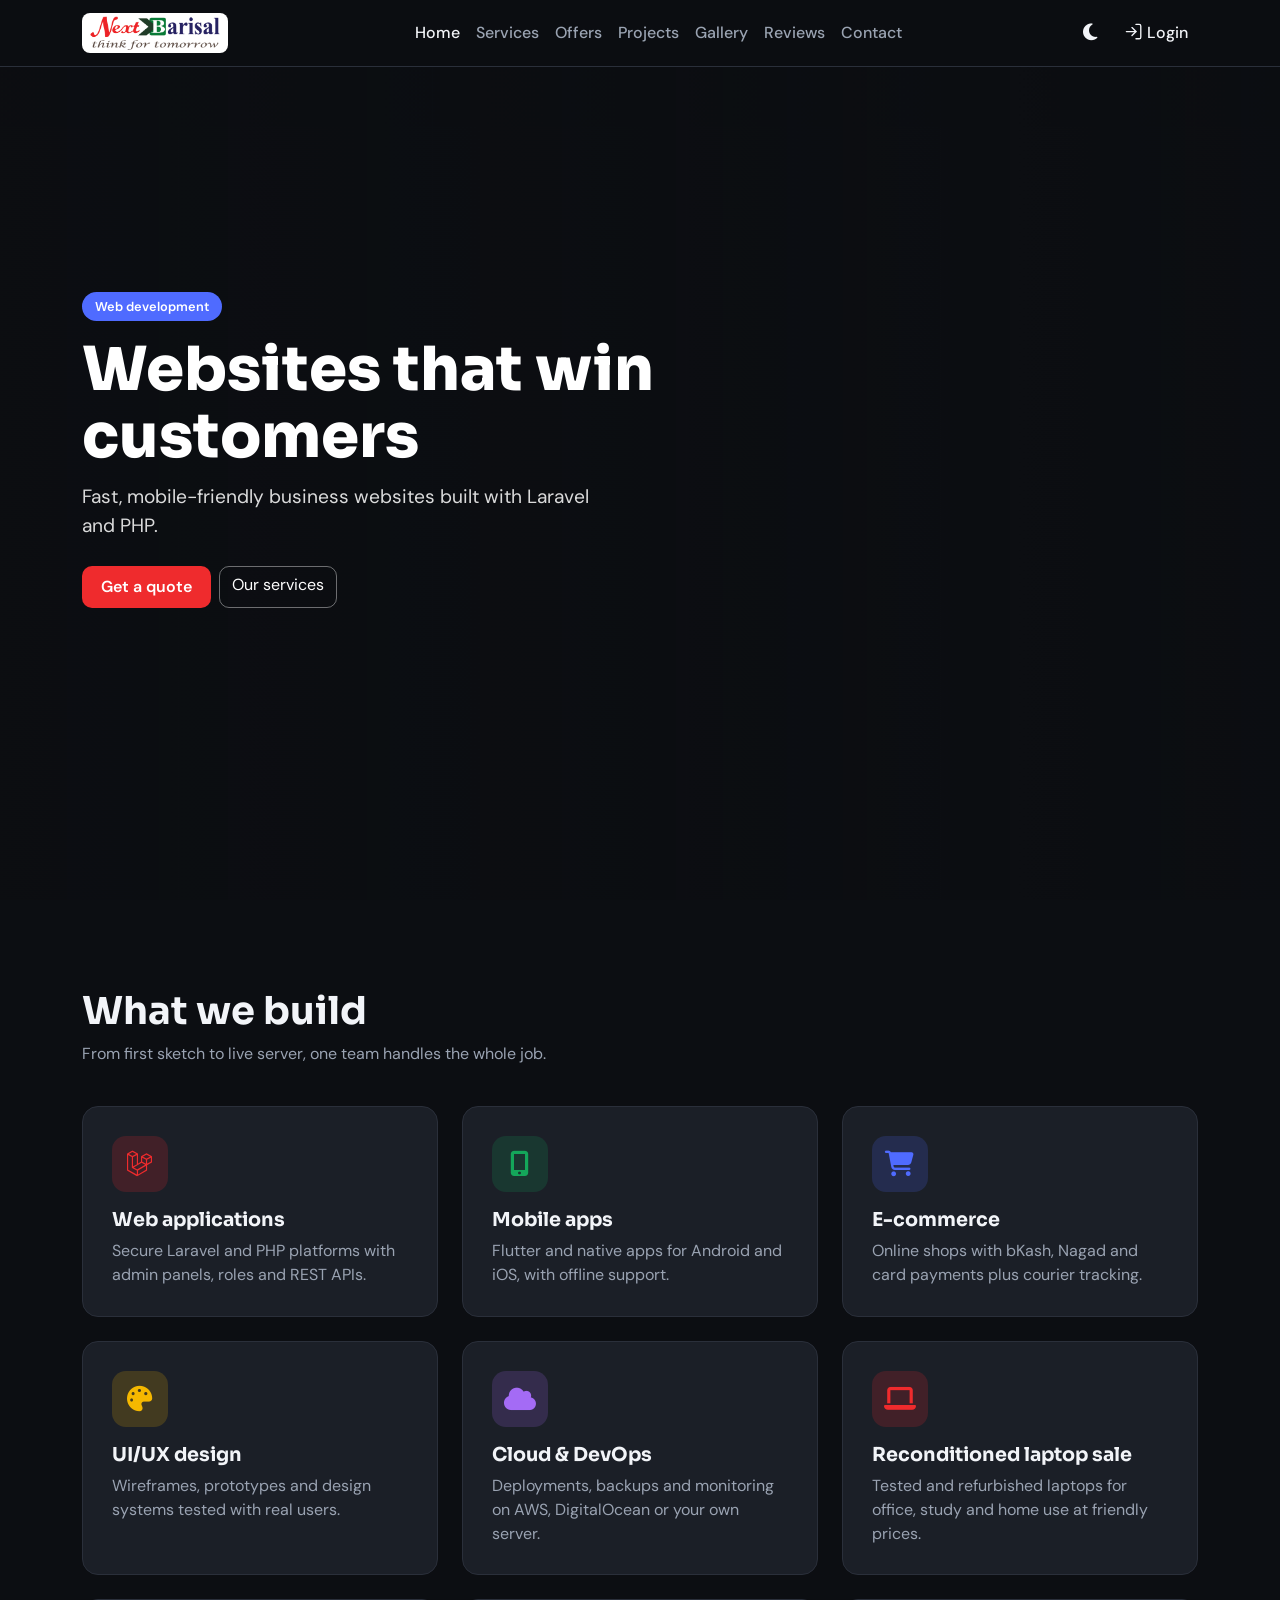
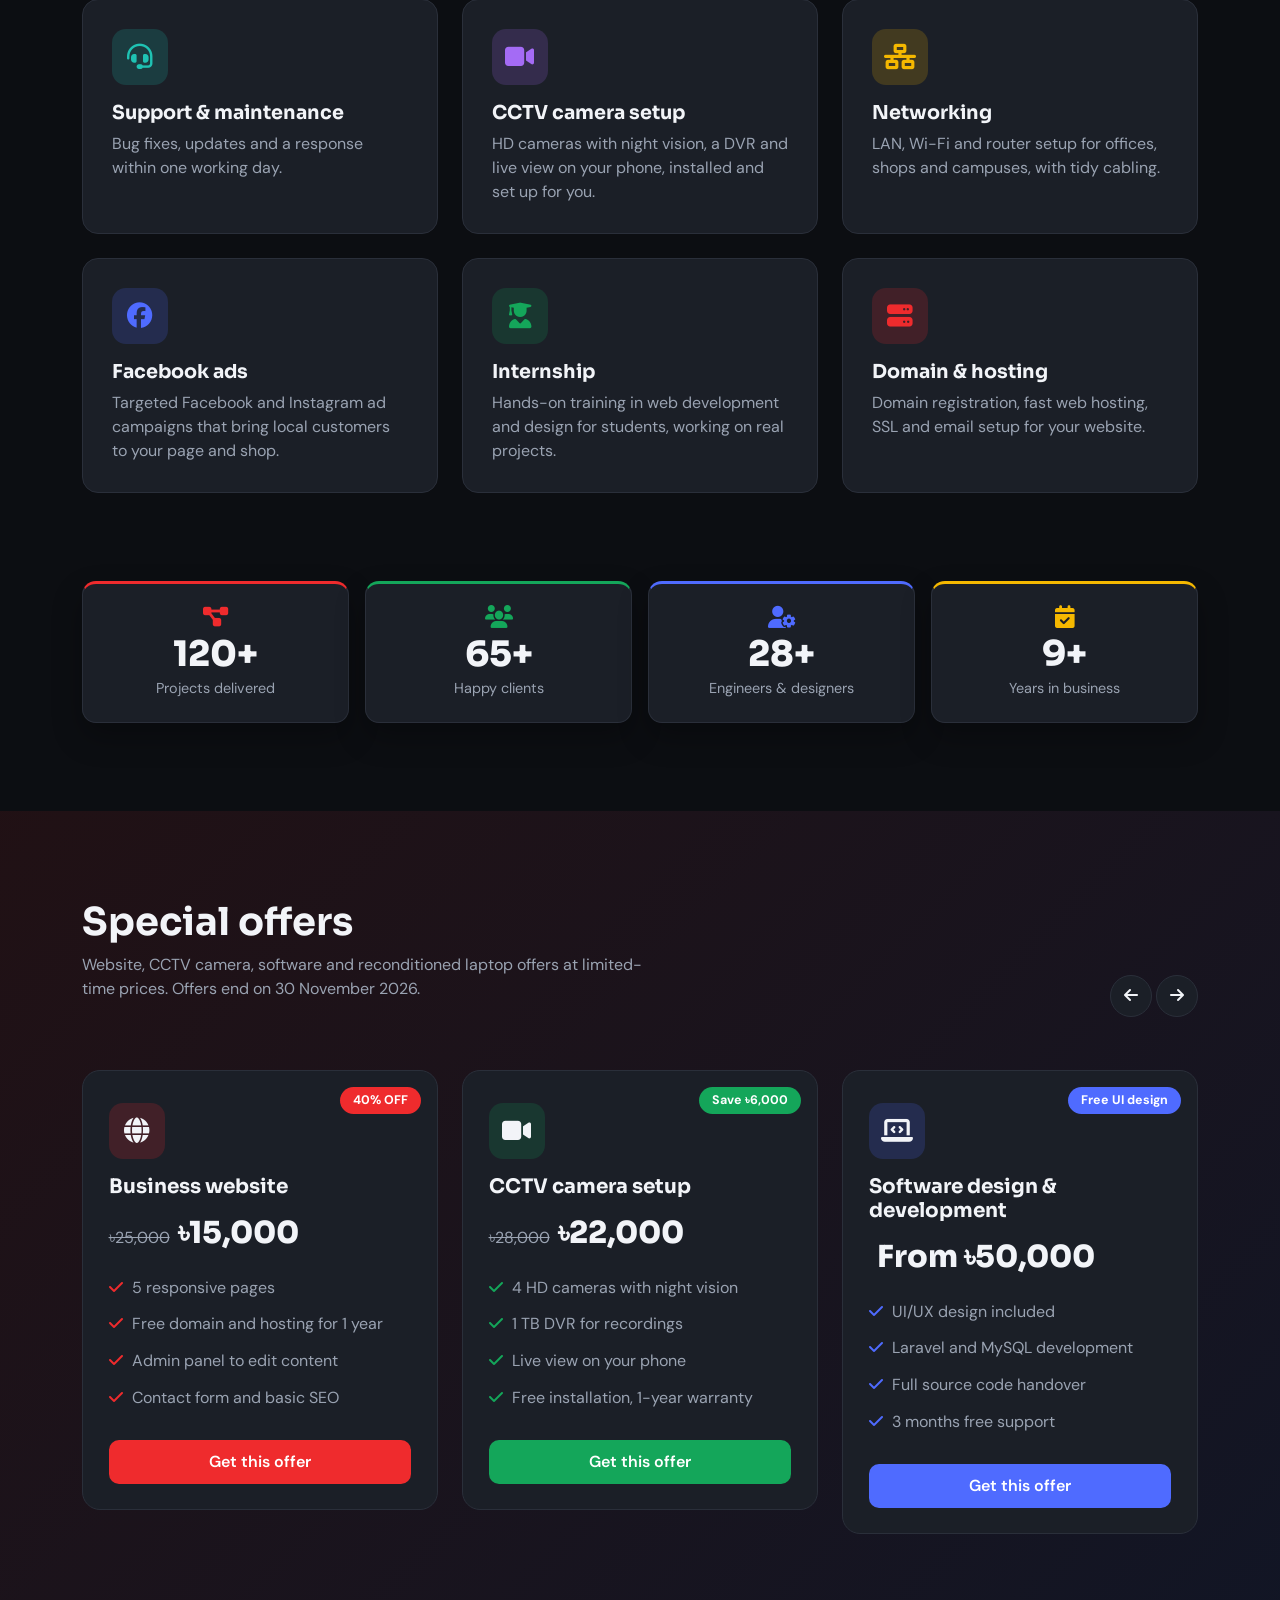
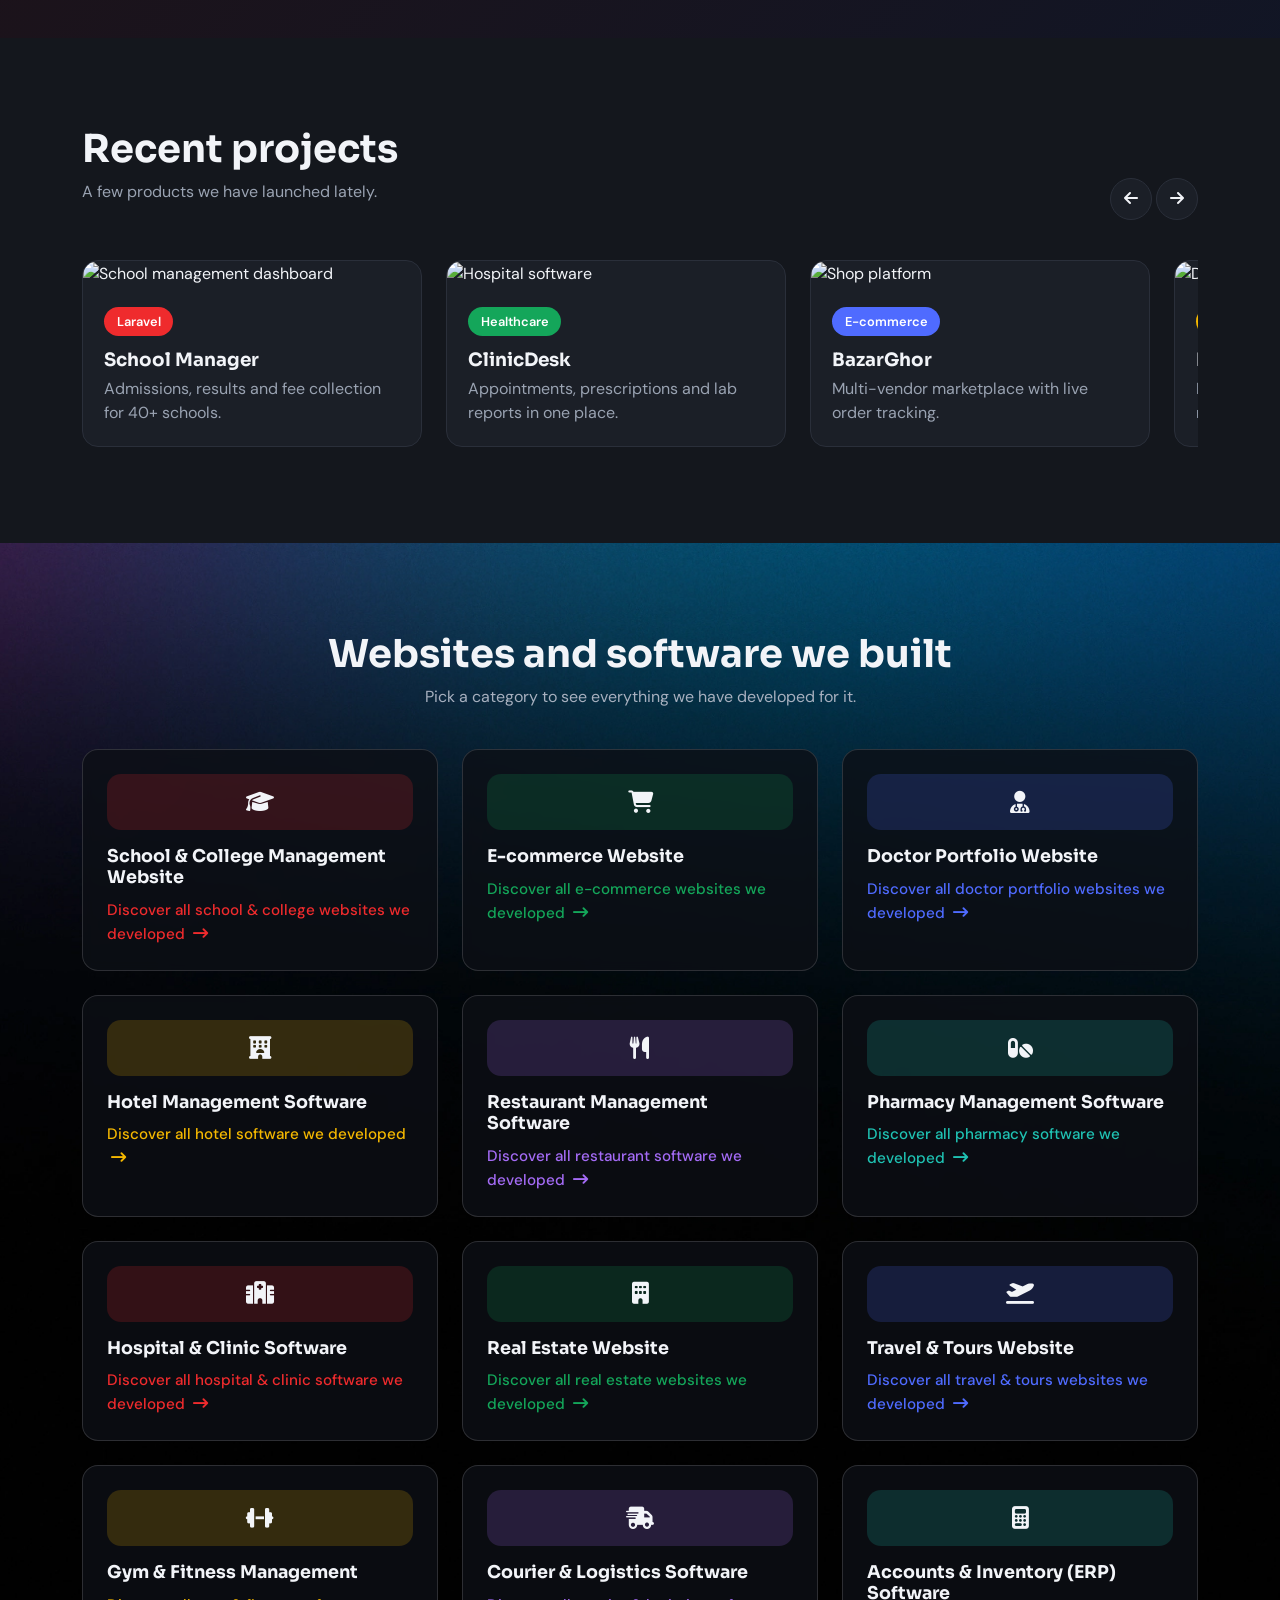
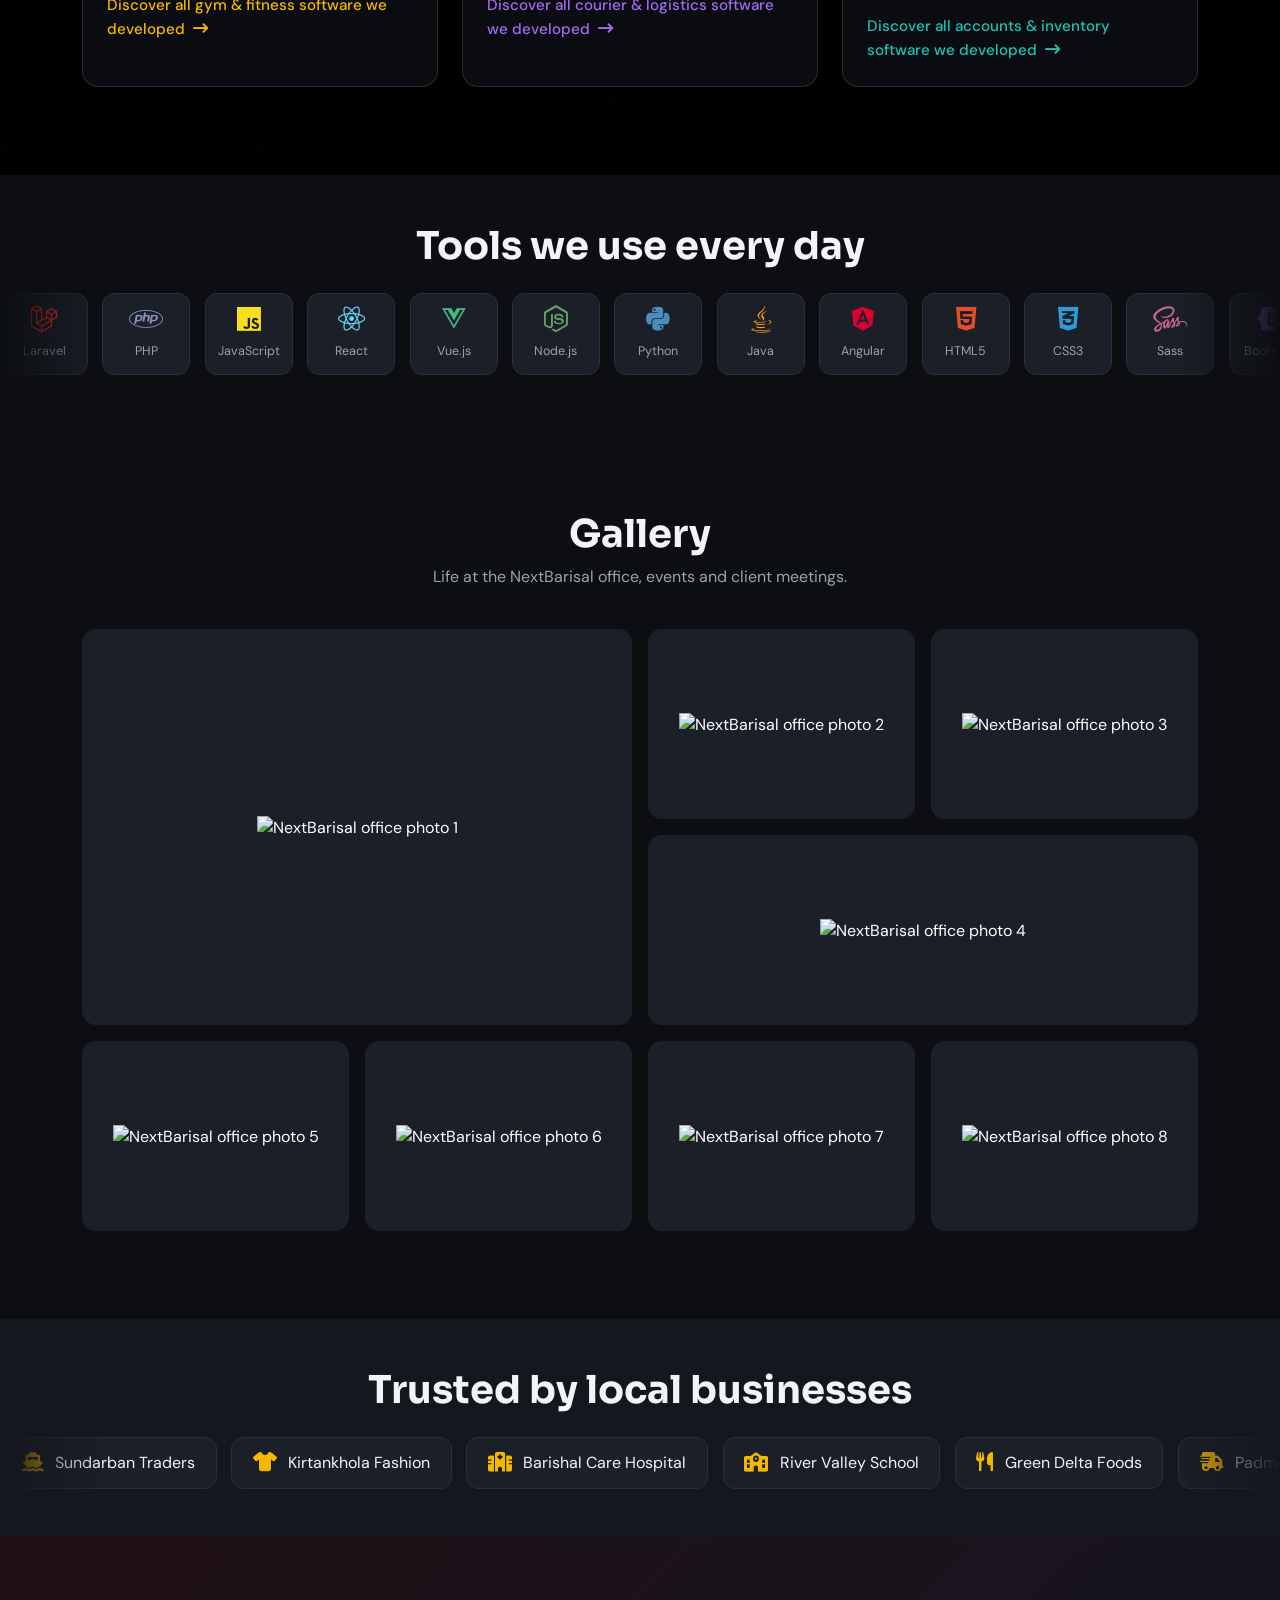
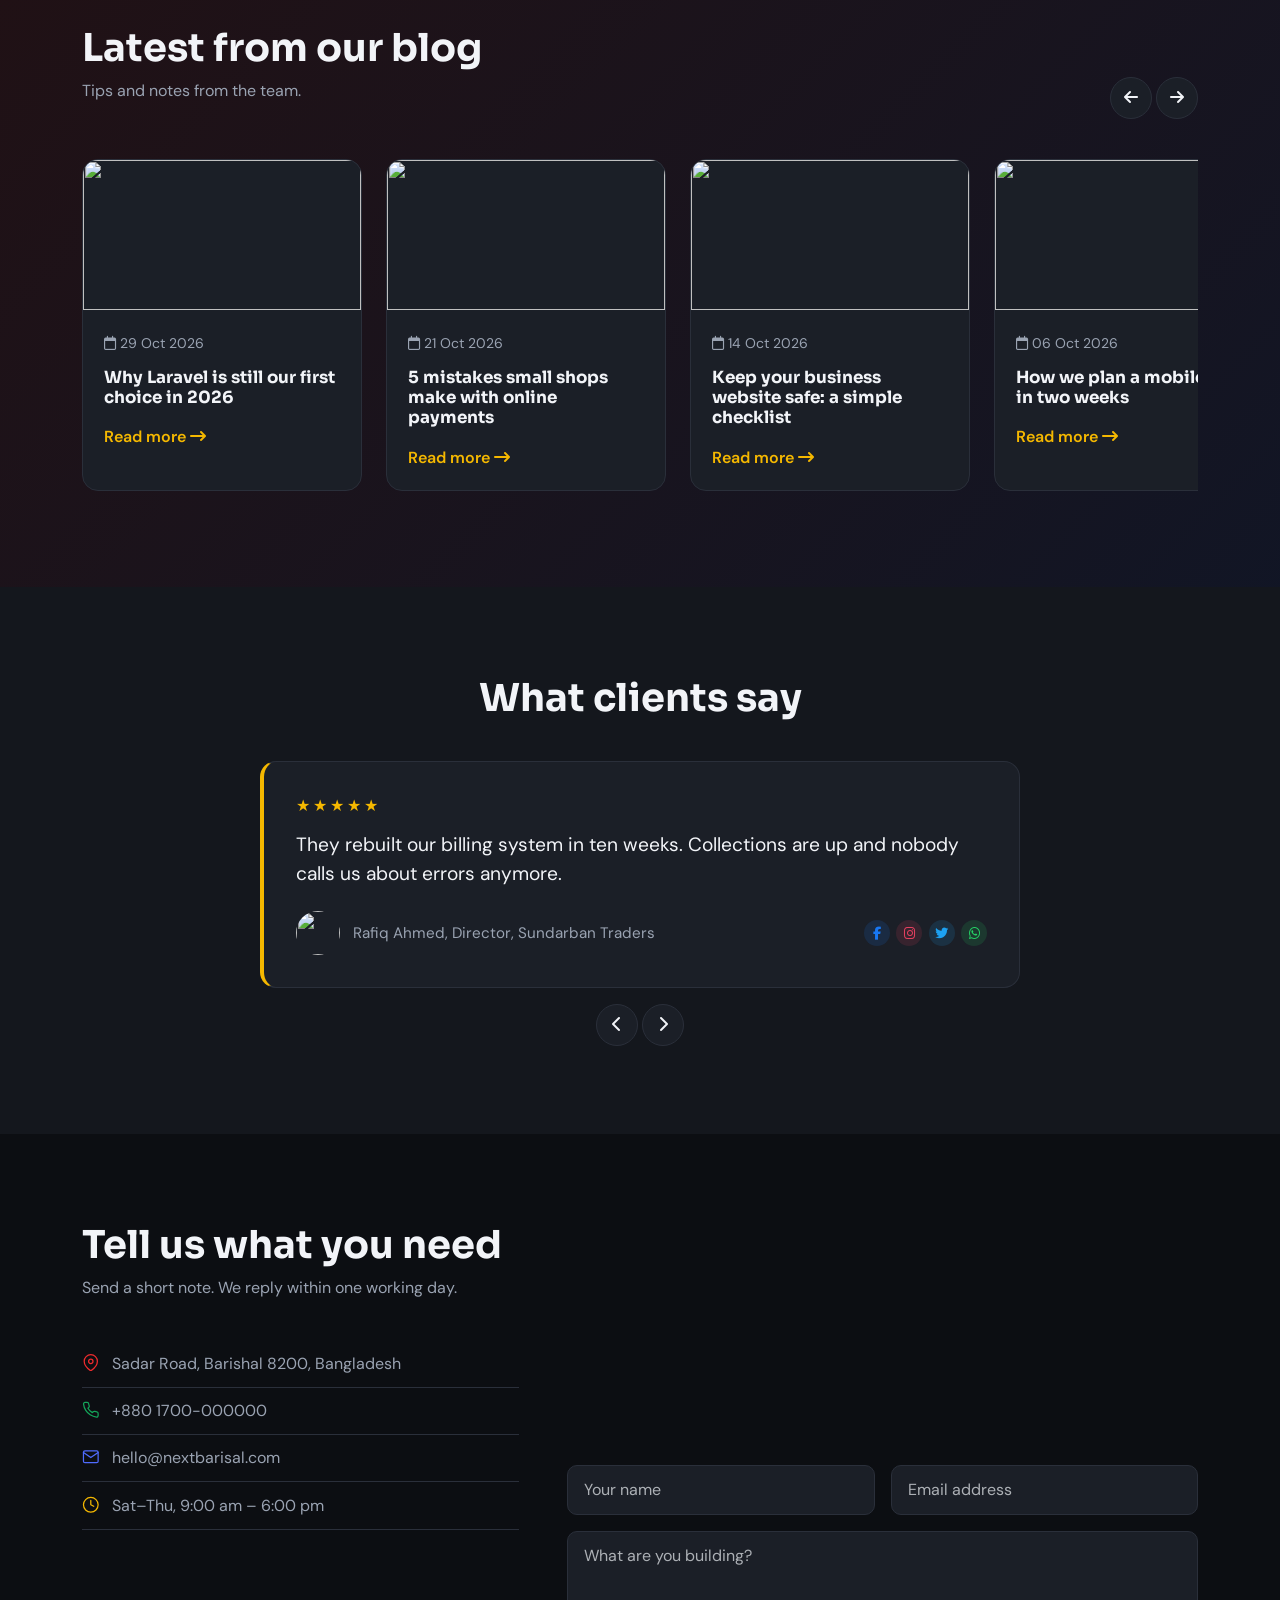
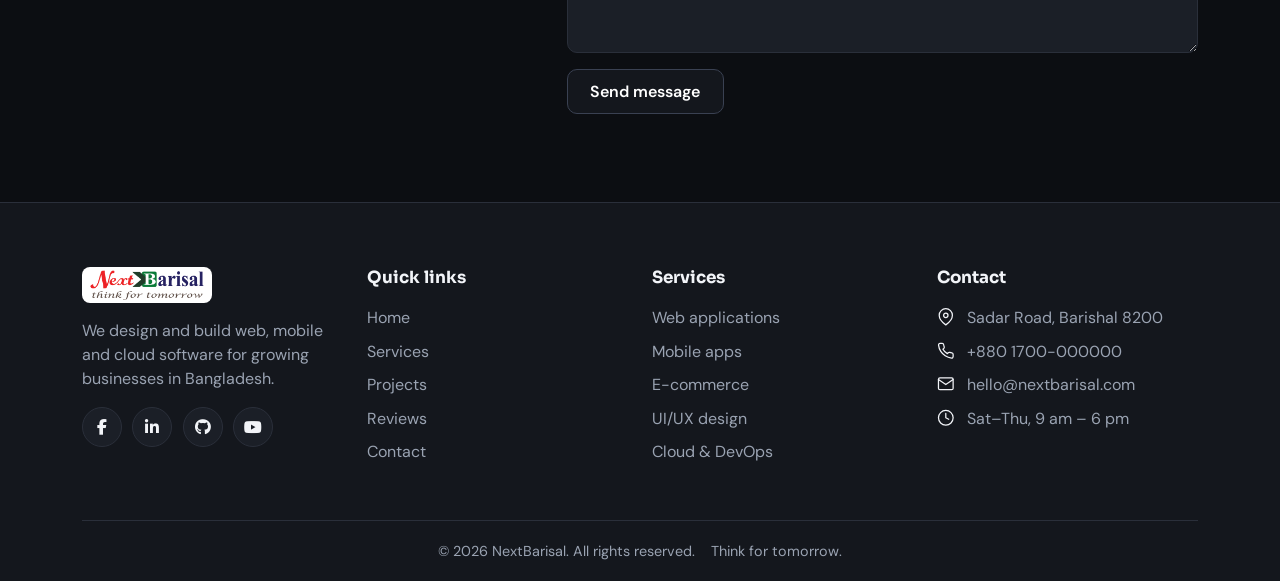
==== index.html @ 7e981e50 "Initial commit" ====
<!DOCTYPE html>
<html lang="en" data-bs-theme="dark">
<head>
<meta charset="UTF-8">
<meta name="viewport" content="width=device-width, initial-scale=1">
<title>NextBarisal | Think for Tomorrow</title>
<meta name="description" content="NextBarisal is a software company in Barishal building web, mobile and cloud products.">
<link rel="icon" type="image/jpeg" href="assets/img/nextbarisal-fabicon.jpg">
<link href="https://cdn.jsdelivr.net/npm/bootstrap@5.3.3/dist/css/bootstrap.min.css" rel="stylesheet">
<link href="https://cdnjs.cloudflare.com/ajax/libs/font-awesome/6.5.2/css/all.min.css" rel="stylesheet">
<link href="https://fonts.googleapis.com/css2?family=Sora:wght@500;700;800&family=DM+Sans:wght@400;500&display=swap" rel="stylesheet">
<link href="assets/css/style.css" rel="stylesheet">
</head>
<body>

<!-- NAVBAR -->
<nav class="navbar navbar-expand-lg fixed-top nb-nav">
  <div class="container">
    <a class="navbar-brand" href="#home"><img src="assets/img/nextbarisal-logo.png" alt="NextBarisal" height="40"></a>
    <div class="offcanvas offcanvas-start" tabindex="-1" id="menu" aria-label="Menu">
      <div class="offcanvas-body align-items-lg-center">
        <ul class="navbar-nav mx-lg-auto">
          <li class="nav-item"><a class="nav-link active" href="#home"><i class="fa-solid fa-house me-2 d-lg-none"></i>Home</a></li>
          <li class="nav-item"><a class="nav-link" href="#services"><i class="fa-solid fa-layer-group me-2 d-lg-none"></i>Services</a></li>
          <li class="nav-item"><a class="nav-link" href="#offers"><i class="fa-solid fa-tags me-2 d-lg-none"></i>Offers</a></li>
          <li class="nav-item"><a class="nav-link" href="#projects"><i class="fa-solid fa-briefcase me-2 d-lg-none"></i>Projects</a></li>
          <li class="nav-item"><a class="nav-link" href="#gallery"><i class="fa-solid fa-images me-2 d-lg-none"></i>Gallery</a></li>
          <li class="nav-item"><a class="nav-link" href="#reviews"><i class="fa-solid fa-star me-2 d-lg-none"></i>Reviews</a></li>
          <li class="nav-item"><a class="nav-link" href="#contact"><i class="fa-solid fa-envelope me-2 d-lg-none"></i>Contact</a></li>
        </ul>
      </div>
    </div>
    <div class="d-flex align-items-center gap-2 ms-auto ms-lg-0">
      <button id="themeBtn" class="btn btn-plain" aria-label="Toggle dark and light mode"><i class="fa-solid fa-moon"></i></button>
      <button class="btn btn-plain" data-bs-toggle="modal" data-bs-target="#loginModal" aria-label="Login"><svg class="ic" viewBox="0 0 24 24" aria-hidden="true"><path d="M15 3h4a2 2 0 0 1 2 2v14a2 2 0 0 1-2 2h-4"/><polyline points="10 17 15 12 10 7"/><line x1="15" y1="12" x2="3" y2="12"/></svg><span class="d-none d-sm-inline ms-1">Login</span></button>
      <button class="navbar-toggler" data-bs-toggle="offcanvas" data-bs-target="#menu" aria-controls="menu" aria-label="Open menu"><i class="fa-solid fa-bars"></i></button>
    </div>
  </div>
</nav>

<!-- HERO CAROUSEL -->
<header id="home">
  <div id="heroCarousel" class="carousel slide carousel-fade" data-bs-ride="carousel" data-bs-interval="5000" data-bs-pause="false">
    <div class="carousel-inner">
      <div class="carousel-item active">
        <div class="hero-bg" style="--img:url('https://images.unsplash.com/photo-1498050108023-c5249f4df085?w=1600&q=70')"></div>
        <div class="hero-wrap"><div class="container">
          <span class="chip c-blue">Web development</span>
          <h2 class="hero-title">Websites that win customers</h2>
          <p class="hero-text">Fast, mobile-friendly business websites built with Laravel and PHP.</p>
          <div class="d-flex flex-wrap gap-2"><a href="#contact" class="btn btn-nb">Get a quote</a><a href="#services" class="btn btn-ghost">Our services</a></div>
        </div></div>
      </div>
      <div class="carousel-item">
        <div class="hero-bg" style="--img:url('https://images.unsplash.com/photo-1555066931-4365d14bab8c?w=1600&q=70')"></div>
        <div class="hero-wrap"><div class="container">
          <span class="chip c-purple">Software</span>
          <h2 class="hero-title">Custom software for your business</h2>
          <p class="hero-text">Billing, inventory, HR and school management systems made around the way you work.</p>
          <div class="d-flex flex-wrap gap-2"><a href="#contact" class="btn btn-nb">Get a quote</a><a href="#services" class="btn btn-ghost">Our services</a></div>
        </div></div>
      </div>
      <div class="carousel-item">
        <div class="hero-bg" style="--img:url('https://images.unsplash.com/photo-1461749280684-dccba630e2f6?w=1600&q=70')"></div>
        <div class="hero-wrap"><div class="container">
          <span class="chip c-green">Web development</span>
          <h2 class="hero-title">E-commerce and web apps</h2>
          <p class="hero-text">Online shops with bKash, Nagad and card payments, plus admin panels and APIs.</p>
          <div class="d-flex flex-wrap gap-2"><a href="#contact" class="btn btn-nb">Get a quote</a><a href="#services" class="btn btn-ghost">Our services</a></div>
        </div></div>
      </div>
      <div class="carousel-item">
        <div class="hero-bg" style="--img:url('https://images.unsplash.com/photo-1558494949-ef010cbdcc31?w=1600&q=70')"></div>
        <div class="hero-wrap"><div class="container">
          <span class="chip c-teal">Networking</span>
          <h2 class="hero-title">Stable office and campus networks</h2>
          <p class="hero-text">LAN, Wi-Fi, router and server setup with tidy cabling and monitoring.</p>
          <div class="d-flex flex-wrap gap-2"><a href="#contact" class="btn btn-nb">Get a quote</a><a href="#services" class="btn btn-ghost">Our services</a></div>
        </div></div>
      </div>
      <div class="carousel-item">
        <div class="hero-bg" style="--img:url('https://images.unsplash.com/photo-1557862921-37829c790f19?w=1600&q=70')"></div>
        <div class="hero-wrap"><div class="container">
          <span class="chip c-red">CCTV camera</span>
          <h2 class="hero-title">Watch over your place, day and night</h2>
          <p class="hero-text">HD cameras with night vision and live view on your phone.</p>
          <div class="d-flex flex-wrap gap-2"><a href="#contact" class="btn btn-nb">Get a quote</a><a href="#services" class="btn btn-ghost">Our services</a></div>
        </div></div>
      </div>
      <div class="carousel-item">
        <div class="hero-bg" style="--img:url('https://images.unsplash.com/photo-1497366216548-37526070297c?w=1600&q=70')"></div>
        <div class="hero-wrap"><div class="container">
          <span class="chip c-blue">Our office</span>
          <h2 class="hero-title">Where your ideas become products</h2>
          <p class="hero-text">Our team plans, designs and builds under one roof in Barishal.</p>
          <div class="d-flex flex-wrap gap-2"><a href="#contact" class="btn btn-nb">Get a quote</a><a href="#services" class="btn btn-ghost">Our services</a></div>
        </div></div>
      </div>
      <div class="carousel-item">
        <div class="hero-bg" style="--img:url('https://images.unsplash.com/photo-1555949963-ff9fe0c870eb?w=1600&q=70')"></div>
        <div class="hero-wrap"><div class="container">
          <span class="chip c-purple">Developers</span>
          <h2 class="hero-title">Code written with care</h2>
          <p class="hero-text">Clean, secure and well-tested code from our in-house developers.</p>
          <div class="d-flex flex-wrap gap-2"><a href="#contact" class="btn btn-nb">Get a quote</a><a href="#services" class="btn btn-ghost">Our services</a></div>
        </div></div>
      </div>
      <div class="carousel-item">
        <div class="hero-bg" style="--img:url('https://images.unsplash.com/photo-1518770660439-4636190af475?w=1600&q=70')"></div>
        <div class="hero-wrap"><div class="container">
          <span class="chip c-teal">Technology</span>
          <h2 class="hero-title">Technology that grows with you</h2>
          <p class="hero-text">Modern tools and hosting chosen to fit your budget and your plans.</p>
          <div class="d-flex flex-wrap gap-2"><a href="#contact" class="btn btn-nb">Get a quote</a><a href="#services" class="btn btn-ghost">Our services</a></div>
        </div></div>
      </div>
      <div class="carousel-item">
        <div class="hero-bg" style="--img:url('https://images.unsplash.com/photo-1590856029826-c7a73142bbf1?w=1600&q=70')"></div>
        <div class="hero-wrap"><div class="container">
          <span class="chip c-red">CCTV camera</span>
          <h2 class="hero-title">Security you can see</h2>
          <p class="hero-text">Cameras, a DVR and remote viewing for homes, shops and offices.</p>
          <div class="d-flex flex-wrap gap-2"><a href="#contact" class="btn btn-nb">Get a quote</a><a href="#services" class="btn btn-ghost">Our services</a></div>
        </div></div>
      </div>
      <div class="carousel-item">
        <div class="hero-bg" style="--img:url('https://images.unsplash.com/photo-1531482615713-2afd69097998?w=1600&q=70')"></div>
        <div class="hero-wrap"><div class="container">
          <span class="chip c-green">Our office</span>
          <h2 class="hero-title">People who listen first</h2>
          <p class="hero-text">Planners, designers and developers working together on your project.</p>
          <div class="d-flex flex-wrap gap-2"><a href="#contact" class="btn btn-nb">Get a quote</a><a href="#services" class="btn btn-ghost">Our services</a></div>
        </div></div>
      </div>
      <div class="carousel-item">
        <div class="hero-bg" style="--img:url('https://images.unsplash.com/photo-1517694712202-14dd9538aa97?w=1600&q=70')"></div>
        <div class="hero-wrap"><div class="container">
          <span class="chip c-yellow">Developers</span>
          <h2 class="hero-title">Built for real businesses</h2>
          <p class="hero-text">From billing to school portals, we build tools your staff will actually use.</p>
          <div class="d-flex flex-wrap gap-2"><a href="#contact" class="btn btn-nb">Get a quote</a><a href="#services" class="btn btn-ghost">Our services</a></div>
        </div></div>
      </div>
      <div class="carousel-item">
        <div class="hero-bg" style="--img:url('https://images.unsplash.com/photo-1558655146-9f40138edfeb?w=1600&q=70')"></div>
        <div class="hero-wrap"><div class="container">
          <span class="chip c-teal">Cloud &amp; hosting</span>
          <h2 class="hero-title">Fast, safe hosting</h2>
          <p class="hero-text">Servers, backups and monitoring so your website stays online.</p>
          <div class="d-flex flex-wrap gap-2"><a href="#contact" class="btn btn-nb">Get a quote</a><a href="#services" class="btn btn-ghost">Our services</a></div>
        </div></div>
      </div>
      <div class="carousel-item">
        <div class="hero-bg" style="--img:url('https://images.unsplash.com/photo-1550751827-4bd374c3f58b?w=1600&q=70')"></div>
        <div class="hero-wrap"><div class="container">
          <span class="chip c-red">Security</span>
          <h2 class="hero-title">Protect your business online</h2>
          <p class="hero-text">Secure code and regular updates to keep your website and data safe.</p>
          <div class="d-flex flex-wrap gap-2"><a href="#contact" class="btn btn-nb">Get a quote</a><a href="#services" class="btn btn-ghost">Our services</a></div>
        </div></div>
      </div>
      <div class="carousel-item">
        <div class="hero-bg" style="--img:url('https://images.unsplash.com/photo-1512941937669-90a1b58e7e9c?w=1600&q=70')"></div>
        <div class="hero-wrap"><div class="container">
          <span class="chip c-green">Mobile apps</span>
          <h2 class="hero-title">Apps for Android and iOS</h2>
          <p class="hero-text">Flutter and native apps that work offline and on everyday phones.</p>
          <div class="d-flex flex-wrap gap-2"><a href="#contact" class="btn btn-nb">Get a quote</a><a href="#services" class="btn btn-ghost">Our services</a></div>
        </div></div>
      </div>
      <div class="carousel-item">
        <div class="hero-bg" style="--img:url('https://images.unsplash.com/photo-1460925895917-afdab827c52f?w=1600&q=70')"></div>
        <div class="hero-wrap"><div class="container">
          <span class="chip c-blue">Software</span>
          <h2 class="hero-title">Software that saves time</h2>
          <p class="hero-text">Dashboards, billing and reports that give you a clear view of your business.</p>
          <div class="d-flex flex-wrap gap-2"><a href="#contact" class="btn btn-nb">Get a quote</a><a href="#services" class="btn btn-ghost">Our services</a></div>
        </div></div>
      </div>
    </div>
  </div>
</header>


<!-- SERVICES -->
<section id="services" class="py-6">
  <div class="container">
    <div class="head"><h2>What we build</h2><p>From first sketch to live server, one team handles the whole job.</p></div>
    <div class="row g-4 justify-content-center">
      <div class="col-md-6 col-lg-4"><article class="card-nb s-red"><i class="fa-brands fa-laravel"></i><h3><a href="#contact" class="stretched-link">Web applications</a></h3><p>Secure Laravel and PHP platforms with admin panels, roles and REST APIs.</p></article></div>
      <div class="col-md-6 col-lg-4"><article class="card-nb s-green"><i class="fa-solid fa-mobile-screen-button"></i><h3><a href="#contact" class="stretched-link">Mobile apps</a></h3><p>Flutter and native apps for Android and iOS, with offline support.</p></article></div>
      <div class="col-md-6 col-lg-4"><article class="card-nb s-blue"><i class="fa-solid fa-cart-shopping"></i><h3><a href="#contact" class="stretched-link">E-commerce</a></h3><p>Online shops with bKash, Nagad and card payments plus courier tracking.</p></article></div>
      <div class="col-md-6 col-lg-4"><article class="card-nb s-yellow"><i class="fa-solid fa-palette"></i><h3><a href="#contact" class="stretched-link">UI/UX design</a></h3><p>Wireframes, prototypes and design systems tested with real users.</p></article></div>
      <div class="col-md-6 col-lg-4"><article class="card-nb s-purple"><i class="fa-solid fa-cloud"></i><h3><a href="#contact" class="stretched-link">Cloud &amp; DevOps</a></h3><p>Deployments, backups and monitoring on AWS, DigitalOcean or your own server.</p></article></div>
      <div class="col-md-6 col-lg-4"><article class="card-nb s-red"><i class="fa-solid fa-laptop"></i><h3><a href="#contact" class="stretched-link">Reconditioned laptop sale</a></h3><p>Tested and refurbished laptops for office, study and home use at friendly prices.</p></article></div>
      <div class="col-md-6 col-lg-4"><article class="card-nb s-teal"><i class="fa-solid fa-headset"></i><h3><a href="#contact" class="stretched-link">Support &amp; maintenance</a></h3><p>Bug fixes, updates and a response within one working day.</p></article></div>
      <div class="col-md-6 col-lg-4"><article class="card-nb s-purple"><i class="fa-solid fa-video"></i><h3><a href="#contact" class="stretched-link">CCTV camera setup</a></h3><p>HD cameras with night vision, a DVR and live view on your phone, installed and set up for you.</p></article></div>
      <div class="col-md-6 col-lg-4"><article class="card-nb s-yellow"><i class="fa-solid fa-network-wired"></i><h3><a href="#contact" class="stretched-link">Networking</a></h3><p>LAN, Wi-Fi and router setup for offices, shops and campuses, with tidy cabling.</p></article></div>
      <div class="col-md-6 col-lg-4"><article class="card-nb s-blue"><i class="fa-brands fa-facebook"></i><h3><a href="#contact" class="stretched-link">Facebook ads</a></h3><p>Targeted Facebook and Instagram ad campaigns that bring local customers to your page and shop.</p></article></div>
      <div class="col-md-6 col-lg-4"><article class="card-nb s-green"><i class="fa-solid fa-user-graduate"></i><h3><a href="#contact" class="stretched-link">Internship</a></h3><p>Hands-on training in web development and design for students, working on real projects.</p></article></div>
      <div class="col-md-6 col-lg-4"><article class="card-nb s-red"><i class="fa-solid fa-server"></i><h3><a href="#contact" class="stretched-link">Domain &amp; hosting</a></h3><p>Domain registration, fast web hosting, SSL and email setup for your website.</p></article></div>
    </div>
  </div>
</section>

<!-- STATS -->
<section class="stats">
  <div class="container">
    <div class="row g-3 text-center">
      <div class="col-6 col-md-3"><div class="stat s-red"><i class="fa-solid fa-diagram-project"></i><b data-count="120">0</b><span>Projects delivered</span></div></div>
      <div class="col-6 col-md-3"><div class="stat s-green"><i class="fa-solid fa-users"></i><b data-count="65">0</b><span>Happy clients</span></div></div>
      <div class="col-6 col-md-3"><div class="stat s-blue"><i class="fa-solid fa-user-gear"></i><b data-count="28">0</b><span>Engineers &amp; designers</span></div></div>
      <div class="col-6 col-md-3"><div class="stat s-yellow"><i class="fa-solid fa-calendar-check"></i><b data-count="9">0</b><span>Years in business</span></div></div>
    </div>
  </div>
</section>

<!-- OFFERS -->
<section id="offers" class="py-6 offers">
  <div class="container">
    <div class="head d-flex justify-content-between align-items-end flex-wrap gap-3">
      <div><h2>Special offers</h2><p>Website, CCTV camera, software and reconditioned laptop offers at limited-time prices. Offers end on 30 November 2026.</p></div>
      <div><button class="btn btn-icon" id="offerPrev" aria-label="Previous offers"><i class="fa-solid fa-arrow-left"></i></button>
      <button class="btn btn-icon" id="offerNext" aria-label="Next offers"><i class="fa-solid fa-arrow-right"></i></button></div>
    </div>
    <div class="slider offer-slider" id="offerSlider">
<article class="offer s-red">
        <span class="off-badge">40% OFF</span>
        <i class="fa-solid fa-globe o-ico"></i>
        <h3>Business website</h3>
        <div class="price"><s>৳25,000</s><b>৳15,000</b></div>
        <ul><li><i class="fa-solid fa-check"></i>5 responsive pages</li><li><i class="fa-solid fa-check"></i>Free domain and hosting for 1 year</li><li><i class="fa-solid fa-check"></i>Admin panel to edit content</li><li><i class="fa-solid fa-check"></i>Contact form and basic SEO</li></ul>
        <a href="#contact" class="btn btn-offer w-100">Get this offer</a>
      </article>
<article class="offer s-green">
        <span class="off-badge">Save ৳6,000</span>
        <i class="fa-solid fa-video o-ico"></i>
        <h3>CCTV camera setup</h3>
        <div class="price"><s>৳28,000</s><b>৳22,000</b></div>
        <ul><li><i class="fa-solid fa-check"></i>4 HD cameras with night vision</li><li><i class="fa-solid fa-check"></i>1 TB DVR for recordings</li><li><i class="fa-solid fa-check"></i>Live view on your phone</li><li><i class="fa-solid fa-check"></i>Free installation, 1-year warranty</li></ul>
        <a href="#contact" class="btn btn-offer w-100">Get this offer</a>
      </article>
<article class="offer s-blue">
        <span class="off-badge">Free UI design</span>
        <i class="fa-solid fa-laptop-code o-ico"></i>
        <h3>Software design &amp; development</h3>
        <div class="price"><s></s><b>From ৳50,000</b></div>
        <ul><li><i class="fa-solid fa-check"></i>UI/UX design included</li><li><i class="fa-solid fa-check"></i>Laravel and MySQL development</li><li><i class="fa-solid fa-check"></i>Full source code handover</li><li><i class="fa-solid fa-check"></i>3 months free support</li></ul>
        <a href="#contact" class="btn btn-offer w-100">Get this offer</a>
      </article>
<article class="offer s-purple">
        <span class="off-badge">Budget friendly</span>
        <i class="fa-solid fa-laptop o-ico"></i>
        <h3>Reconditioned laptop sale</h3>
        <div class="price"><s></s><b>Ask for price</b></div>
        <ul><li><i class="fa-solid fa-check"></i>Tested and cleaned before sale</li><li><i class="fa-solid fa-check"></i>Good for office, study and home use</li><li><i class="fa-solid fa-check"></i>Windows and software setup on request</li><li><i class="fa-solid fa-check"></i>Help and support from our team</li></ul>
        <a href="#contact" class="btn btn-offer w-100">Get this offer</a>
      </article>
    </div>
  </div>
</section>

<!-- PROJECTS CARD SLIDER -->
<section id="projects" class="py-6 alt">
  <div class="container">
    <div class="head d-flex justify-content-between align-items-end flex-wrap gap-3">
      <div><h2>Recent projects</h2><p>A few products we have launched lately.</p></div>
      <div><button class="btn btn-icon" id="prevBtn" aria-label="Previous projects"><i class="fa-solid fa-arrow-left"></i></button>
      <button class="btn btn-icon" id="nextBtn" aria-label="Next projects"><i class="fa-solid fa-arrow-right"></i></button></div>
    </div>
    <div class="slider" id="slider">
      <article class="proj"><img src="https://images.unsplash.com/photo-1461749280684-dccba630e2f6?w=700&q=70" alt="School management dashboard" loading="lazy"><div><span class="chip c-red">Laravel</span><h3>School Manager</h3><p>Admissions, results and fee collection for 40+ schools.</p></div></article>
      <article class="proj"><img src="https://images.unsplash.com/photo-1555066931-4365d14bab8c?w=700&q=70" alt="Hospital software" loading="lazy"><div><span class="chip c-green">Healthcare</span><h3>ClinicDesk</h3><p>Appointments, prescriptions and lab reports in one place.</p></div></article>
      <article class="proj"><img src="https://images.unsplash.com/photo-1517694712202-14dd9538aa97?w=700&q=70" alt="Shop platform" loading="lazy"><div><span class="chip c-blue">E-commerce</span><h3>BazarGhor</h3><p>Multi-vendor marketplace with live order tracking.</p></div></article>
      <article class="proj"><img src="https://images.unsplash.com/photo-1558655146-9f40138edfeb?w=700&q=70" alt="Delivery app" loading="lazy"><div><span class="chip c-yellow">Flutter</span><h3>RiverRide</h3><p>Launch booking and ticketing app for river transport.</p></div></article>
      <article class="proj"><img src="https://images.unsplash.com/photo-1504384308090-c894fdcc538d?w=700&q=70" alt="Accounting system" loading="lazy"><div><span class="chip c-purple">ERP</span><h3>HisabKitab</h3><p>Accounts, stock and payroll for small manufacturers.</p></div></article>
      <article class="proj"><img src="https://images.unsplash.com/photo-1522071820081-009f0129c71c?w=700&q=70" alt="Team portal" loading="lazy"><div><span class="chip c-teal">SaaS</span><h3>TeamPulse</h3><p>Attendance and task tracking for remote teams.</p></div></article>
    </div>
  </div>
</section>

<!-- WEBSITES BUILT -->
<section id="websites" class="py-6">
  <div class="container">
    <div class="head text-center"><h2>Websites and software we built</h2><p>Pick a category to see everything we have developed for it.</p></div>
    <div class="row g-4">
      <div class="col-md-6 col-lg-4"><article class="cat s-red">
        <div class="s-ico"><i class="fa-solid fa-graduation-cap"></i></div>
        <h3>School &amp; College Management Website</h3>
        <a class="go stretched-link" href="websites.html?type=school">Discover all school &amp; college websites we developed <i class="fa-solid fa-arrow-right-long ms-1"></i></a>
      </article></div>
      <div class="col-md-6 col-lg-4"><article class="cat s-green">
        <div class="s-ico"><i class="fa-solid fa-cart-shopping"></i></div>
        <h3>E-commerce Website</h3>
        <a class="go stretched-link" href="websites.html?type=ecommerce">Discover all e-commerce websites we developed <i class="fa-solid fa-arrow-right-long ms-1"></i></a>
      </article></div>
      <div class="col-md-6 col-lg-4"><article class="cat s-blue">
        <div class="s-ico"><i class="fa-solid fa-user-doctor"></i></div>
        <h3>Doctor Portfolio Website</h3>
        <a class="go stretched-link" href="websites.html?type=doctor">Discover all doctor portfolio websites we developed <i class="fa-solid fa-arrow-right-long ms-1"></i></a>
      </article></div>
      <div class="col-md-6 col-lg-4"><article class="cat s-yellow">
        <div class="s-ico"><i class="fa-solid fa-hotel"></i></div>
        <h3>Hotel Management Software</h3>
        <a class="go stretched-link" href="websites.html?type=hotel">Discover all hotel software we developed <i class="fa-solid fa-arrow-right-long ms-1"></i></a>
      </article></div>
      <div class="col-md-6 col-lg-4"><article class="cat s-purple">
        <div class="s-ico"><i class="fa-solid fa-utensils"></i></div>
        <h3>Restaurant Management Software</h3>
        <a class="go stretched-link" href="websites.html?type=restaurant">Discover all restaurant software we developed <i class="fa-solid fa-arrow-right-long ms-1"></i></a>
      </article></div>
      <div class="col-md-6 col-lg-4"><article class="cat s-teal">
        <div class="s-ico"><i class="fa-solid fa-pills"></i></div>
        <h3>Pharmacy Management Software</h3>
        <a class="go stretched-link" href="websites.html?type=pharmacy">Discover all pharmacy software we developed <i class="fa-solid fa-arrow-right-long ms-1"></i></a>
      </article></div>
      <div class="col-md-6 col-lg-4"><article class="cat s-red">
        <div class="s-ico"><i class="fa-solid fa-hospital"></i></div>
        <h3>Hospital &amp; Clinic Software</h3>
        <a class="go stretched-link" href="websites.html?type=hospital">Discover all hospital &amp; clinic software we developed <i class="fa-solid fa-arrow-right-long ms-1"></i></a>
      </article></div>
      <div class="col-md-6 col-lg-4"><article class="cat s-green">
        <div class="s-ico"><i class="fa-solid fa-building"></i></div>
        <h3>Real Estate Website</h3>
        <a class="go stretched-link" href="websites.html?type=realestate">Discover all real estate websites we developed <i class="fa-solid fa-arrow-right-long ms-1"></i></a>
      </article></div>
      <div class="col-md-6 col-lg-4"><article class="cat s-blue">
        <div class="s-ico"><i class="fa-solid fa-plane-departure"></i></div>
        <h3>Travel &amp; Tours Website</h3>
        <a class="go stretched-link" href="websites.html?type=travel">Discover all travel &amp; tours websites we developed <i class="fa-solid fa-arrow-right-long ms-1"></i></a>
      </article></div>
      <div class="col-md-6 col-lg-4"><article class="cat s-yellow">
        <div class="s-ico"><i class="fa-solid fa-dumbbell"></i></div>
        <h3>Gym &amp; Fitness Management</h3>
        <a class="go stretched-link" href="websites.html?type=gym">Discover all gym &amp; fitness software we developed <i class="fa-solid fa-arrow-right-long ms-1"></i></a>
      </article></div>
      <div class="col-md-6 col-lg-4"><article class="cat s-purple">
        <div class="s-ico"><i class="fa-solid fa-truck-fast"></i></div>
        <h3>Courier &amp; Logistics Software</h3>
        <a class="go stretched-link" href="websites.html?type=courier">Discover all courier &amp; logistics software we developed <i class="fa-solid fa-arrow-right-long ms-1"></i></a>
      </article></div>
      <div class="col-md-6 col-lg-4"><article class="cat s-teal">
        <div class="s-ico"><i class="fa-solid fa-calculator"></i></div>
        <h3>Accounts &amp; Inventory (ERP) Software</h3>
        <a class="go stretched-link" href="websites.html?type=accounts">Discover all accounts &amp; inventory software we developed <i class="fa-solid fa-arrow-right-long ms-1"></i></a>
      </article></div>
    </div>
  </div>
</section>

<!-- TECH STACK -->
<section id="stack" class="py-5">
  <div class="container"><div class="head text-center mb-4"><h2>Tools we use every day</h2></div></div>
  <div class="marquee" data-speed="45"><div class="track">
<div class="tool"><i class="fa-brands fa-laravel" style="color:#ff2d20"></i><span>Laravel</span></div>
<div class="tool"><i class="fa-brands fa-php" style="color:#8892bf"></i><span>PHP</span></div>
<div class="tool"><i class="fa-brands fa-js" style="color:#f7df1e"></i><span>JavaScript</span></div>
<div class="tool"><i class="fa-brands fa-react" style="color:#61dafb"></i><span>React</span></div>
<div class="tool"><i class="fa-brands fa-vuejs" style="color:#42b883"></i><span>Vue.js</span></div>
<div class="tool"><i class="fa-brands fa-node-js" style="color:#68a063"></i><span>Node.js</span></div>
<div class="tool"><i class="fa-brands fa-python" style="color:#4b8bbe"></i><span>Python</span></div>
<div class="tool"><i class="fa-brands fa-java" style="color:#f89820"></i><span>Java</span></div>
<div class="tool"><i class="fa-brands fa-angular" style="color:#dd0031"></i><span>Angular</span></div>
<div class="tool"><i class="fa-brands fa-html5" style="color:#e34f26"></i><span>HTML5</span></div>
<div class="tool"><i class="fa-brands fa-css3-alt" style="color:#2d9cdb"></i><span>CSS3</span></div>
<div class="tool"><i class="fa-brands fa-sass" style="color:#cc6699"></i><span>Sass</span></div>
<div class="tool"><i class="fa-brands fa-bootstrap" style="color:#a46bf5"></i><span>Bootstrap</span></div>
<div class="tool"><i class="fa-solid fa-database" style="color:#00a3e0"></i><span>MySQL</span></div>
<div class="tool"><i class="fa-brands fa-git-alt" style="color:#f05032"></i><span>Git</span></div>
<div class="tool"><i class="fa-brands fa-docker" style="color:#2496ed"></i><span>Docker</span></div>
<div class="tool"><i class="fa-brands fa-aws" style="color:#ff9900"></i><span>AWS</span></div>
<div class="tool"><i class="fa-brands fa-android" style="color:#3ddc84"></i><span>Android</span></div>
<div class="tool"><i class="fa-brands fa-wordpress" style="color:#3aa0d6"></i><span>WordPress</span></div>
<div class="tool"><i class="fa-brands fa-figma" style="color:#f24e1e"></i><span>Figma</span></div>
<div class="tool"><i class="fa-brands fa-linux" style="color:#fcc624"></i><span>Linux</span></div>
  </div></div>
</section>

<!-- GALLERY -->
<section id="gallery" class="py-6">
  <div class="container">
    <div class="head text-center"><h2>Gallery</h2><p>Life at the NextBarisal office, events and client meetings.</p></div>
    <div class="gallery">
<button class="g-item big" data-full="https://images.unsplash.com/photo-1531482615713-2afd69097998?w=1400&q=70" aria-label="Open photo 1"><img src="https://images.unsplash.com/photo-1531482615713-2afd69097998?w=600&q=70" alt="NextBarisal office photo 1" loading="lazy"><i class="fa-solid fa-magnifying-glass-plus"></i></button>
<button class="g-item " data-full="https://images.unsplash.com/photo-1498050108023-c5249f4df085?w=1400&q=70" aria-label="Open photo 2"><img src="https://images.unsplash.com/photo-1498050108023-c5249f4df085?w=600&q=70" alt="NextBarisal office photo 2" loading="lazy"><i class="fa-solid fa-magnifying-glass-plus"></i></button>
<button class="g-item " data-full="https://images.unsplash.com/photo-1542744173-8e7e53415bb0?w=1400&q=70" aria-label="Open photo 3"><img src="https://images.unsplash.com/photo-1542744173-8e7e53415bb0?w=600&q=70" alt="NextBarisal office photo 3" loading="lazy"><i class="fa-solid fa-magnifying-glass-plus"></i></button>
<button class="g-item wide" data-full="https://images.unsplash.com/photo-1553877522-43269d4ea984?w=1400&q=70" aria-label="Open photo 4"><img src="https://images.unsplash.com/photo-1553877522-43269d4ea984?w=600&q=70" alt="NextBarisal office photo 4" loading="lazy"><i class="fa-solid fa-magnifying-glass-plus"></i></button>
<button class="g-item " data-full="https://images.unsplash.com/photo-1521737604893-d14cc237f11d?w=1400&q=70" aria-label="Open photo 5"><img src="https://images.unsplash.com/photo-1521737604893-d14cc237f11d?w=600&q=70" alt="NextBarisal office photo 5" loading="lazy"><i class="fa-solid fa-magnifying-glass-plus"></i></button>
<button class="g-item " data-full="https://images.unsplash.com/photo-1519389950473-47ba0277781c?w=1400&q=70" aria-label="Open photo 6"><img src="https://images.unsplash.com/photo-1519389950473-47ba0277781c?w=600&q=70" alt="NextBarisal office photo 6" loading="lazy"><i class="fa-solid fa-magnifying-glass-plus"></i></button>
<button class="g-item " data-full="https://images.unsplash.com/photo-1556761175-5973dc0f32e7?w=1400&q=70" aria-label="Open photo 7"><img src="https://images.unsplash.com/photo-1556761175-5973dc0f32e7?w=600&q=70" alt="NextBarisal office photo 7" loading="lazy"><i class="fa-solid fa-magnifying-glass-plus"></i></button>
<button class="g-item " data-full="https://images.unsplash.com/photo-1522071820081-009f0129c71c?w=1400&q=70" aria-label="Open photo 8"><img src="https://images.unsplash.com/photo-1522071820081-009f0129c71c?w=600&q=70" alt="NextBarisal office photo 8" loading="lazy"><i class="fa-solid fa-magnifying-glass-plus"></i></button>
    </div>
  </div>
</section>

<!-- CLIENTS -->
<section id="clients" class="py-5 alt">
  <div class="container"><div class="head text-center mb-4"><h2>Trusted by local businesses</h2></div></div>
  <div class="marquee rev" data-speed="35"><div class="track">
<div class="client"><i class="fa-solid fa-ship"></i><span>Sundarban Traders</span></div>
<div class="client"><i class="fa-solid fa-shirt"></i><span>Kirtankhola Fashion</span></div>
<div class="client"><i class="fa-solid fa-hospital"></i><span>Barishal Care Hospital</span></div>
<div class="client"><i class="fa-solid fa-school"></i><span>River Valley School</span></div>
<div class="client"><i class="fa-solid fa-utensils"></i><span>Green Delta Foods</span></div>
<div class="client"><i class="fa-solid fa-truck-fast"></i><span>Padma Logistics</span></div>
<div class="client"><i class="fa-solid fa-building-columns"></i><span>Coastal Bank</span></div>
<div class="client"><i class="fa-solid fa-store"></i><span>Swapno Mart</span></div>
  </div></div>
</section>

<!-- BLOG SLIDER -->
<section id="blog" class="py-6 offers">
  <div class="container">
    <div class="head d-flex justify-content-between align-items-end flex-wrap gap-3">
      <div><h2>Latest from our blog</h2><p>Tips and notes from the team.</p></div>
      <div><button class="btn btn-icon" id="blogPrev" aria-label="Previous articles"><i class="fa-solid fa-arrow-left"></i></button> <button class="btn btn-icon" id="blogNext" aria-label="Next articles"><i class="fa-solid fa-arrow-right"></i></button></div>
    </div>
    <div class="slider" id="blogSlider">
<article class="proj sm"><img src="https://images.unsplash.com/photo-1499750310107-5fef28a66643?w=600&q=70" alt="" loading="lazy"><div><small class="date"><i class="fa-regular fa-calendar me-1"></i>29 Oct 2026</small><h3>Why Laravel is still our first choice in 2026</h3><a href="#" class="more">Read more <i class="fa-solid fa-arrow-right-long"></i></a></div></article>
<article class="proj sm"><img src="https://images.unsplash.com/photo-1488590528505-98d2b5aba04b?w=600&q=70" alt="" loading="lazy"><div><small class="date"><i class="fa-regular fa-calendar me-1"></i>21 Oct 2026</small><h3>5 mistakes small shops make with online payments</h3><a href="#" class="more">Read more <i class="fa-solid fa-arrow-right-long"></i></a></div></article>
<article class="proj sm"><img src="https://images.unsplash.com/photo-1550751827-4bd374c3f58b?w=600&q=70" alt="" loading="lazy"><div><small class="date"><i class="fa-regular fa-calendar me-1"></i>14 Oct 2026</small><h3>Keep your business website safe: a simple checklist</h3><a href="#" class="more">Read more <i class="fa-solid fa-arrow-right-long"></i></a></div></article>
<article class="proj sm"><img src="https://images.unsplash.com/photo-1461749280684-dccba630e2f6?w=600&q=70" alt="" loading="lazy"><div><small class="date"><i class="fa-regular fa-calendar me-1"></i>06 Oct 2026</small><h3>How we plan a mobile app in two weeks</h3><a href="#" class="more">Read more <i class="fa-solid fa-arrow-right-long"></i></a></div></article>
<article class="proj sm"><img src="https://images.unsplash.com/photo-1517694712202-14dd9538aa97?w=600&q=70" alt="" loading="lazy"><div><small class="date"><i class="fa-regular fa-calendar me-1"></i>30 Sep 2026</small><h3>Choosing between Flutter and native apps</h3><a href="#" class="more">Read more <i class="fa-solid fa-arrow-right-long"></i></a></div></article>
    </div>
  </div>
</section>

<!-- REVIEWS CAROUSEL -->
<section id="reviews" class="py-6 alt">
  <div class="container">
    <div class="head text-center"><h2>What clients say</h2></div>
    <div id="reviewCarousel" class="carousel slide mx-auto" data-bs-ride="carousel" style="max-width:760px">
      <div class="carousel-inner">
        <div class="carousel-item active"><blockquote class="review"><div class="stars">★★★★★</div><p>They rebuilt our billing system in ten weeks. Collections are up and nobody calls us about errors anymore.</p><footer><img src="https://i.pravatar.cc/80?img=12" alt=""><span class="who">Rafiq Ahmed, Director, Sundarban Traders</span><span class="vias"><span class="via via-fb" title="Facebook" aria-label="Facebook"><i class="fa-brands fa-facebook-f"></i></span><span class="via via-ig" title="Instagram" aria-label="Instagram"><i class="fa-brands fa-instagram"></i></span><span class="via via-tw" title="Twitter" aria-label="Twitter"><i class="fa-brands fa-twitter"></i></span><span class="via via-wa" title="WhatsApp" aria-label="WhatsApp"><i class="fa-brands fa-whatsapp"></i></span></span></footer></blockquote></div>
        <div class="carousel-item"><blockquote class="review"><div class="stars">★★★★★</div><p>Clear updates every week and a mobile app that works on cheap phones too. Very happy.</p><footer><img src="https://i.pravatar.cc/80?img=47" alt=""><span class="who">Nusrat Jahan, Founder, Kirtankhola Fashion</span><span class="vias"><span class="via via-fb" title="Facebook" aria-label="Facebook"><i class="fa-brands fa-facebook-f"></i></span><span class="via via-ig" title="Instagram" aria-label="Instagram"><i class="fa-brands fa-instagram"></i></span><span class="via via-tw" title="Twitter" aria-label="Twitter"><i class="fa-brands fa-twitter"></i></span><span class="via via-wa" title="WhatsApp" aria-label="WhatsApp"><i class="fa-brands fa-whatsapp"></i></span></span></footer></blockquote></div>
        <div class="carousel-item"><blockquote class="review"><div class="stars">★★★★☆</div><p>Professional team that answers fast. Our hospital moved from paper to software without a single day of downtime.</p><footer><img src="https://i.pravatar.cc/80?img=33" alt=""><span class="who">Dr. Mahbub Alam, Barishal Care Hospital</span><span class="vias"><span class="via via-fb" title="Facebook" aria-label="Facebook"><i class="fa-brands fa-facebook-f"></i></span><span class="via via-ig" title="Instagram" aria-label="Instagram"><i class="fa-brands fa-instagram"></i></span><span class="via via-tw" title="Twitter" aria-label="Twitter"><i class="fa-brands fa-twitter"></i></span><span class="via via-wa" title="WhatsApp" aria-label="WhatsApp"><i class="fa-brands fa-whatsapp"></i></span></span></footer></blockquote></div>
        <div class="carousel-item"><blockquote class="review"><div class="stars">★★★★★</div><p>Our school portal is easy for teachers and parents. Results and notices now reach everyone on time.</p><footer><img src="https://randomuser.me/api/portraits/men/32.jpg" alt=""><span class="who">Md. Kamal Hossain, Principal, Riverside Model School</span><span class="vias"><span class="via via-fb" title="Facebook" aria-label="Facebook"><i class="fa-brands fa-facebook-f"></i></span><span class="via via-ig" title="Instagram" aria-label="Instagram"><i class="fa-brands fa-instagram"></i></span><span class="via via-tw" title="Twitter" aria-label="Twitter"><i class="fa-brands fa-twitter"></i></span><span class="via via-wa" title="WhatsApp" aria-label="WhatsApp"><i class="fa-brands fa-whatsapp"></i></span></span></footer></blockquote></div>
        <div class="carousel-item"><blockquote class="review"><div class="stars">★★★★★</div><p>Fair price and honest advice. The CCTV setup was finished in one day and live view on my phone works perfectly.</p><footer><img src="https://randomuser.me/api/portraits/women/44.jpg" alt=""><span class="who">Tania Akter, Owner, Barishal Boutique House</span><span class="vias"><span class="via via-fb" title="Facebook" aria-label="Facebook"><i class="fa-brands fa-facebook-f"></i></span><span class="via via-ig" title="Instagram" aria-label="Instagram"><i class="fa-brands fa-instagram"></i></span><span class="via via-tw" title="Twitter" aria-label="Twitter"><i class="fa-brands fa-twitter"></i></span><span class="via via-wa" title="WhatsApp" aria-label="WhatsApp"><i class="fa-brands fa-whatsapp"></i></span></span></footer></blockquote></div>
      </div>
      <div class="text-center mt-3">
        <button class="btn btn-icon" data-bs-target="#reviewCarousel" data-bs-slide="prev" aria-label="Previous review"><i class="fa-solid fa-chevron-left"></i></button>
        <button class="btn btn-icon" data-bs-target="#reviewCarousel" data-bs-slide="next" aria-label="Next review"><i class="fa-solid fa-chevron-right"></i></button>
      </div>
    </div>
  </div>
</section>

<!-- CONTACT -->
<section id="contact" class="py-6">
  <div class="container">
    <div class="row g-5">
      <div class="col-lg-5">
        <div class="head"><h2>Tell us what you need</h2><p>Send a short note. We reply within one working day.</p></div>
        <ul class="list-unstyled contact-list">
          <li><svg class="ic s-red" viewBox="0 0 24 24" aria-hidden="true"><path d="M21 10c0 7-9 13-9 13s-9-6-9-13a9 9 0 0 1 18 0z"/><circle cx="12" cy="10" r="3"/></svg> Sadar Road, Barishal 8200, Bangladesh</li>
          <li><svg class="ic s-green" viewBox="0 0 24 24" aria-hidden="true"><path d="M22 16.92v3a2 2 0 0 1-2.18 2 19.79 19.79 0 0 1-8.63-3.07 19.5 19.5 0 0 1-6-6 19.79 19.79 0 0 1-3.07-8.67A2 2 0 0 1 4.11 2h3a2 2 0 0 1 2 1.72 12.84 12.84 0 0 0 .7 2.81 2 2 0 0 1-.45 2.11L8.09 9.91a16 16 0 0 0 6 6l1.27-1.27a2 2 0 0 1 2.11-.45 12.84 12.84 0 0 0 2.81.7A2 2 0 0 1 22 16.92z"/></svg> +880 1700-000000</li>
          <li><svg class="ic s-blue" viewBox="0 0 24 24" aria-hidden="true"><path d="M4 4h16c1.1 0 2 .9 2 2v12c0 1.1-.9 2-2 2H4c-1.1 0-2-.9-2-2V6c0-1.1.9-2 2-2z"/><polyline points="22,6 12,13 2,6"/></svg> hello@nextbarisal.com</li>
          <li><svg class="ic s-yellow" viewBox="0 0 24 24" aria-hidden="true"><circle cx="12" cy="12" r="10"/><polyline points="12 6 12 12 16 14"/></svg> Sat–Thu, 9:00 am – 6:00 pm</li>
        </ul>
      </div>
      <div class="col-lg-7">
        <div class="mapwrap mb-3"><iframe title="Barishal map" loading="lazy" src="https://www.openstreetmap.org/export/embed.html?bbox=90.33%2C22.68%2C90.40%2C22.73&layer=mapnik"></iframe></div>
        <form id="contactForm" class="row g-3" novalidate>
          <div class="col-md-6"><input class="form-control" placeholder="Your name" required></div>
          <div class="col-md-6"><input type="email" class="form-control" placeholder="Email address" required></div>
          <div class="col-12"><textarea class="form-control" rows="4" placeholder="What are you building?" required></textarea></div>
          <div class="col-12"><button class="btn btn-send">Send message</button> <span id="formMsg" class="ms-2"></span></div>
        </form>
      </div>
    </div>
  </div>
</section>

<footer class="foot">
  <div class="container">
    <div class="row g-4 foot-top">
      <div class="col-sm-6 col-lg-3">
        <img src="assets/img/nextbarisal-logo.png" alt="NextBarisal" height="36">
        <p class="mt-3">We design and build web, mobile and cloud software for growing businesses in Bangladesh.</p>
        <div class="social">
          <a href="#" aria-label="Facebook"><i class="fa-brands fa-facebook-f"></i></a>
          <a href="#" aria-label="LinkedIn"><i class="fa-brands fa-linkedin-in"></i></a>
          <a href="#" aria-label="GitHub"><i class="fa-brands fa-github"></i></a>
          <a href="#" aria-label="YouTube"><i class="fa-brands fa-youtube"></i></a>
        </div>
      </div>
      <div class="col-sm-6 col-lg-3">
        <h4>Quick links</h4>
        <ul class="list-unstyled">
          <li><a href="#home">Home</a></li><li><a href="#services">Services</a></li><li><a href="#projects">Projects</a></li>
          <li><a href="#reviews">Reviews</a></li><li><a href="#contact">Contact</a></li>
        </ul>
      </div>
      <div class="col-sm-6 col-lg-3">
        <h4>Services</h4>
        <ul class="list-unstyled">
          <li><a href="#services">Web applications</a></li><li><a href="#services">Mobile apps</a></li><li><a href="#services">E-commerce</a></li>
          <li><a href="#services">UI/UX design</a></li><li><a href="#services">Cloud &amp; DevOps</a></li>
        </ul>
      </div>
      <div class="col-sm-6 col-lg-3">
        <h4>Contact</h4>
        <ul class="list-unstyled">
          <li><svg class="ic" viewBox="0 0 24 24" aria-hidden="true"><path d="M21 10c0 7-9 13-9 13s-9-6-9-13a9 9 0 0 1 18 0z"/><circle cx="12" cy="10" r="3"/></svg> Sadar Road, Barishal 8200</li>
          <li><svg class="ic" viewBox="0 0 24 24" aria-hidden="true"><path d="M22 16.92v3a2 2 0 0 1-2.18 2 19.79 19.79 0 0 1-8.63-3.07 19.5 19.5 0 0 1-6-6 19.79 19.79 0 0 1-3.07-8.67A2 2 0 0 1 4.11 2h3a2 2 0 0 1 2 1.72 12.84 12.84 0 0 0 .7 2.81 2 2 0 0 1-.45 2.11L8.09 9.91a16 16 0 0 0 6 6l1.27-1.27a2 2 0 0 1 2.11-.45 12.84 12.84 0 0 0 2.81.7A2 2 0 0 1 22 16.92z"/></svg> +880 1700-000000</li>
          <li><svg class="ic" viewBox="0 0 24 24" aria-hidden="true"><path d="M4 4h16c1.1 0 2 .9 2 2v12c0 1.1-.9 2-2 2H4c-1.1 0-2-.9-2-2V6c0-1.1.9-2 2-2z"/><polyline points="22,6 12,13 2,6"/></svg> hello@nextbarisal.com</li>
          <li><svg class="ic" viewBox="0 0 24 24" aria-hidden="true"><circle cx="12" cy="12" r="10"/><polyline points="12 6 12 12 16 14"/></svg> Sat–Thu, 9 am – 6 pm</li>
        </ul>
      </div>
    </div>
  </div>
  <div class="container"><hr class="foot-hr"></div>
  <div class="copy">
    <div class="container d-flex flex-wrap justify-content-center text-center gap-2 gap-md-3">
      <span>&copy; <span id="yr"></span> NextBarisal. All rights reserved.</span>
      <span>Think for tomorrow.</span>
    </div>
  </div>
</footer>

<div class="modal fade" id="loginModal" tabindex="-1" aria-labelledby="loginTitle" aria-hidden="true">
  <div class="modal-dialog modal-dialog-centered"><div class="modal-content">
    <div class="modal-header"><h2 class="modal-title fs-5" id="loginTitle">Login to NextBarisal</h2><button type="button" class="btn-close" data-bs-dismiss="modal" aria-label="Close"></button></div>
    <form id="loginForm" class="modal-body" novalidate>
      <div class="mb-3"><label class="form-label" for="lEmail">Email</label><input type="email" id="lEmail" class="form-control" placeholder="you@example.com" required></div>
      <div class="mb-3"><label class="form-label" for="lPass">Password</label><input type="password" id="lPass" class="form-control" placeholder="Your password" required></div>
      <div class="form-check mb-3"><input class="form-check-input" type="checkbox" id="lRem"><label class="form-check-label" for="lRem">Remember me</label></div>
      <button class="btn btn-nb w-100">Login</button>
      <div id="loginMsg" class="mt-3 small"></div>
    </form>
  </div></div>
</div>

<div class="modal fade" id="lightbox" tabindex="-1" aria-label="Photo viewer" aria-hidden="true">
  <div class="modal-dialog modal-dialog-centered modal-lg"><div class="modal-content bg-transparent border-0">
    <button type="button" class="btn-close btn-close-white ms-auto mb-2" data-bs-dismiss="modal" aria-label="Close"></button>
    <img id="lightImg" class="img-fluid rounded-3" alt="">
  </div></div>
</div>

<script src="https://cdn.jsdelivr.net/npm/bootstrap@5.3.3/dist/js/bootstrap.bundle.min.js"></script>
<script src="assets/js/main.js"></script>
</body>
</html>
---- assets/css/style.css ----
:root{--red:#ef2b2d;--green:#14a65a;--blue:#4f6bff;--yellow:#f5b800;--purple:#a46bf5;--teal:#1fc2b3;
--bg:#0c0e12;--bg2:#14171d;--card:#1b1f27;--line:#2a2f3a;--text:#f2f4f8;--muted:#9aa3b2}
[data-bs-theme="light"]{--bg:#ffffff;--bg2:#f3f5f8;--card:#ffffff;--line:#e1e5ec;--text:#14171d;--muted:#5b6475}
html{scroll-behavior:smooth}
body{font-family:'DM Sans',sans-serif;background:var(--bg);color:var(--text)}
h1,h2,h3{font-family:'Sora',sans-serif;font-weight:700}
.py-6{padding:5.5rem 0}.alt{background:var(--bg2)}
.head{margin-bottom:2.5rem}.head h2{font-size:clamp(1.7rem,3vw,2.4rem)}.head p{color:var(--muted);max-width:52ch}
.text-center.head p{margin-inline:auto}

/* nav */
.nb-nav{background:color-mix(in srgb,var(--bg) 94%,transparent);border-bottom:1px solid var(--line)}
.nb-nav .nav-link{color:var(--muted);font-weight:500}.nb-nav .nav-link:hover{color:var(--text)}
.navbar-toggler{color:var(--text);border:1px solid var(--line)}
[data-bs-theme="dark"] .navbar-brand img{background:#fff;padding:3px 8px;border-radius:8px}
.btn-nb{background:var(--red);color:#fff;border:0;font-weight:600;border-radius:10px;padding:.55rem 1.2rem}
.btn-nb:hover{background:#d11f21;color:#fff}
.btn-ghost{border:1px solid #ffffff66;color:#fff;border-radius:10px}.btn-ghost:hover{background:#fff;color:#000}
.btn-icon{width:42px;height:42px;border-radius:50%;border:1px solid var(--line);color:var(--text);background:var(--card)}
.btn-icon:hover{border-color:var(--yellow);color:var(--yellow)}

/* hero */
#home .carousel-item{min-height:100vh;overflow:hidden;background:#0c0e12}
.hero-bg{position:absolute;inset:0;background:linear-gradient(135deg,#1b2233,#0c0e12);background-image:var(--img);background-size:cover;background-position:center;transform:scale(1)}
.hero-bg::after{content:"";position:absolute;inset:0;background:linear-gradient(90deg,#0c0e12f0 0,#0c0e12b8 45%,#0c0e1255 100%)}
#home .carousel-item.active .hero-bg{animation:heroZoom 7s ease-out forwards}
.hero-wrap{position:absolute;inset:0;display:flex;align-items:center;padding:5rem 0;color:#fff}
.hero-wrap .container>*{opacity:0;transform:translateY(24px)}
#home .carousel-item.active .hero-wrap .container>*{animation:heroUp .8s ease forwards}
#home .carousel-item.active .hero-wrap .container>:nth-child(2){animation-delay:.12s}
#home .carousel-item.active .hero-wrap .container>:nth-child(3){animation-delay:.24s}
#home .carousel-item.active .hero-wrap .container>:nth-child(4){animation-delay:.36s}
.hero-title{font-size:clamp(2rem,5.5vw,3.8rem);font-weight:800;line-height:1.1;margin:1rem 0 .8rem;max-width:720px}
.hero-text{font-size:clamp(1rem,2vw,1.2rem);max-width:540px;color:#ffffffd9;margin-bottom:1.6rem}
@keyframes heroZoom{to{transform:scale(1.12)}}
@keyframes heroUp{to{opacity:1;transform:none}}
@media (prefers-reduced-motion:reduce){#home *{animation:none!important}.hero-wrap .container>*{opacity:1;transform:none}}

/* chips & accents */
.chip{display:inline-block;font-size:.8rem;font-weight:600;padding:.3rem .8rem;border-radius:99px;color:#fff}
.c-red{background:var(--red)}.c-green{background:var(--green)}.c-blue{background:var(--blue)}
.c-yellow{background:var(--yellow);color:#111}.c-purple{background:var(--purple)}.c-teal{background:var(--teal);color:#08201e}
.s-red{--c:var(--red);color:var(--c)}.s-green{--c:var(--green);color:var(--c)}.s-blue{--c:var(--blue);color:var(--c)}
.s-yellow{--c:var(--yellow);color:var(--c)}.s-purple{--c:var(--purple);color:var(--c)}.s-teal{--c:var(--teal);color:var(--c)}

/* stats */
.stats{padding:0 0 5.5rem}
.stat{background:var(--card);border:1px solid var(--line);border-top:3px solid var(--c);border-radius:14px;padding:1.4rem 1rem;box-shadow:0 14px 30px #0004}
.stat i{font-size:1.4rem}.stat b{display:block;font:800 2.2rem 'Sora';color:var(--text)}.stat span{color:var(--muted);font-size:.9rem}

/* service cards */
.card-nb{height:100%;background:var(--card);border:1px solid var(--line);border-radius:16px;padding:1.8rem;transition:.25s}
.card-nb:hover{transform:translateY(-6px);border-color:var(--c)}
.card-nb>i{font-size:1.6rem;width:56px;height:56px;display:grid;place-items:center;border-radius:14px;background:color-mix(in srgb,var(--c) 18%,transparent);margin-bottom:1rem}
.card-nb h3{font-size:1.2rem;color:var(--text)}.card-nb p{color:var(--muted);margin:0}

/* project slider */
.slider{display:flex;gap:1.5rem;overflow-x:auto;scroll-snap-type:x mandatory;scrollbar-width:none;padding-bottom:.5rem}
.slider::-webkit-scrollbar{display:none}
.proj{flex:0 0 min(340px,85%);scroll-snap-align:start;background:var(--card);border:1px solid var(--line);border-radius:16px;overflow:hidden}
.proj img{width:100%;height:200px;object-fit:cover}
.proj div{padding:1.3rem}.proj h3{font-size:1.15rem;margin:.8rem 0 .4rem}.proj p{color:var(--muted);margin:0}

/* reviews */
.review{background:var(--card);border:1px solid var(--line);border-left:4px solid var(--yellow);border-radius:16px;padding:2rem;margin:0}
.review .stars{color:var(--yellow);letter-spacing:3px}.review p{font-size:1.2rem;margin:.8rem 0 1.4rem}
.review footer{display:flex;align-items:center;gap:.8rem;color:var(--muted);font-size:.95rem}.review footer img{width:44px;height:44px;border-radius:50%}

/* contact */
.contact-list li{padding:.7rem 0;border-bottom:1px solid var(--line);color:var(--muted)}.contact-list i{width:28px}
.mapwrap iframe{width:100%;height:220px;border:0;border-radius:14px}
.form-control{background:var(--card);border:1px solid var(--line);color:var(--text);padding:.75rem 1rem;border-radius:10px}
.form-control:focus{background:var(--card);color:var(--text);border-color:var(--yellow);box-shadow:0 0 0 3px #f5b80033}

/* footer */
.foot{border-top:1px solid var(--line);background:var(--bg2);padding:4rem 0 0;color:var(--muted)}
[data-bs-theme="dark"] .foot img{background:#fff;padding:3px 8px;border-radius:8px}
.social a{display:inline-grid;place-items:center;width:40px;height:40px;margin-left:.4rem;border-radius:50%;background:var(--card);border:1px solid var(--line);color:var(--text);text-decoration:none}
.social a:hover{background:var(--yellow);color:#111}
:focus-visible{outline:2px solid var(--yellow);outline-offset:2px}
@media(prefers-reduced-motion:reduce){*{transition:none!important;scroll-behavior:auto!important}}

/* mobile menu: slides in from the left */
.offcanvas{--bs-offcanvas-bg:var(--bg2);--bs-offcanvas-color:var(--text);--bs-offcanvas-width:290px;border-right:1px solid var(--line)}
@media(max-width:991.98px){
  .nb-nav .nav-link{padding:.85rem 0;font-size:1.05rem;border-bottom:1px solid var(--line);color:var(--muted)}
  .nb-nav .nav-link i{width:22px;color:var(--yellow)}
}

/* footer */
.foot h4{font:700 1.05rem 'Sora',sans-serif;color:var(--text);margin-bottom:1.1rem}
.foot ul li{margin-bottom:.6rem}.foot ul li i{width:22px}
.foot a{color:var(--muted);text-decoration:none}.foot a:hover{color:var(--yellow)}
.foot .social{margin-top:1rem}.foot .social a{margin:0 .4rem 0 0;color:var(--text)}.foot .social a:hover{color:#111}
.foot-top{padding-bottom:2.5rem}
.copy{padding:1.2rem 0;font-size:.9rem}
.foot-hr{border:0;border-top:1px solid var(--line);opacity:1;margin:0}

[data-bs-theme="dark"] .mapwrap iframe{filter:invert(.9) hue-rotate(180deg) grayscale(.4)}
@media(max-width:991.98px){.offcanvas-body{padding-top:1.5rem}}

/* small smooth marquee carousels */
.marquee{overflow:hidden;-webkit-mask:linear-gradient(90deg,transparent,#000 8%,#000 92%,transparent);mask:linear-gradient(90deg,transparent,#000 8%,#000 92%,transparent)}
.track{display:flex;gap:.9rem;width:max-content;animation:slide var(--d,30s) linear infinite}
.marquee.rev .track{animation-direction:reverse}
.marquee:hover .track{animation-play-state:paused}
@keyframes slide{to{transform:translateX(calc(-50% - .45rem))}}
.tool{flex:0 0 auto;width:88px;padding:.75rem .3rem;text-align:center;background:var(--card);border:1px solid var(--line);border-radius:12px}
.tool i{font-size:1.7rem;display:block;margin-bottom:.3rem}.tool span{font-size:.78rem;color:var(--muted)}
.client{flex:0 0 auto;display:flex;align-items:center;gap:.7rem;padding:.8rem 1.3rem;background:var(--card);border:1px solid var(--line);border-radius:12px;white-space:nowrap}
.client i{color:var(--yellow);font-size:1.2rem}


/* gallery + lightbox */
.gallery{display:grid;grid-template-columns:repeat(2,1fr);grid-auto-rows:140px;gap:.8rem}
@media(min-width:768px){.gallery{grid-template-columns:repeat(4,1fr);grid-auto-rows:190px;gap:1rem}}
.g-item{position:relative;padding:0;border:0;border-radius:14px;overflow:hidden;background:var(--card)}
.g-item.big{grid-column:span 2;grid-row:span 2}.g-item.wide{grid-column:span 2}
.g-item img{width:100%;height:100%;object-fit:cover;transition:transform .5s}
.g-item i{position:absolute;inset:0;display:grid;place-items:center;font-size:1.6rem;color:#fff;background:#0c0e12aa;opacity:0;transition:opacity .3s}
.g-item:hover img{transform:scale(1.08)}.g-item:hover i,.g-item:focus-visible i{opacity:1}

/* blog slider cards */
.proj.sm{flex-basis:min(280px,80%)}.proj.sm img{height:150px}.proj.sm h3{font-size:1.05rem}
.date{color:var(--muted)}.more{color:var(--yellow);text-decoration:none;font-weight:600;display:inline-block;margin-top:.7rem}
@media(prefers-reduced-motion:reduce){.track{animation:none!important}.marquee{overflow:auto}}

/* offers */
.offers{background:linear-gradient(135deg,color-mix(in srgb,var(--red) 9%,var(--bg)),color-mix(in srgb,var(--blue) 8%,var(--bg)))}
.offer{position:relative;height:100%;display:flex;flex-direction:column;color:var(--text);background:var(--card);border:1px solid var(--line);border-radius:18px;padding:2rem 1.6rem 1.6rem;transition:.25s}
.offer:hover{border-color:var(--c);transform:translateY(-4px)}
.off-badge{position:absolute;top:1rem;right:1rem;background:var(--c);color:#fff;border-radius:99px;padding:.25rem .8rem;font-size:.78rem;font-weight:700}
.o-ico{font-size:1.6rem;width:56px;height:56px;display:grid;place-items:center;border-radius:14px;background:color-mix(in srgb,var(--c) 18%,transparent);margin-bottom:1rem}
.offer h3{font-size:1.25rem}
.price{margin:.4rem 0 1.1rem;color:var(--muted)}.price b{font:800 1.9rem 'Sora',sans-serif;color:var(--text);margin-left:.5rem}
.price s+b{margin-left:.5rem}.price b:first-child{margin-left:0}
.offer ul{list-style:none;padding:0;margin:0 0 1.5rem;flex:1}.offer li{padding:.4rem 0;color:var(--muted)}.offer li i{color:var(--c);margin-right:.6rem}
.btn-offer{background:var(--c);color:#fff;border:0;font-weight:600;border-radius:10px;padding:.6rem}.btn-offer:hover{filter:brightness(1.12);color:#fff}

/* login modal */
.modal-content{background:var(--card);color:var(--text);border:1px solid var(--line);border-radius:16px}
.modal-header{border-color:var(--line)}
.form-label{color:var(--muted)}
@media(min-width:992px) and (max-width:1199.98px){.nb-nav .nav-link{padding-inline:.45rem;font-size:.93rem}}

/* top bar: icon/text only, no background */
.btn-plain{background:none;border:0;color:var(--text);padding:.4rem .6rem;font-size:1rem;font-weight:500}
#themeBtn{font-size:1.2rem}
.btn-plain:hover,.btn-plain:focus-visible{background:none;color:var(--yellow)}

.nb-nav .nav-link.active{color:var(--text)}

.ic{width:1.1em;height:1.1em;fill:none;stroke:currentColor;stroke-width:1.7;stroke-linecap:round;stroke-linejoin:round;vertical-align:-.17em;margin-right:.55rem}
.btn-plain .ic{margin-right:0;width:1.2em;height:1.2em}
.foot ul li .ic{color:var(--text)}
.btn-send{background:#14171d;color:#fff;border:1px solid #3a4152;font-weight:600;border-radius:10px;padding:.6rem 1.4rem}
.btn-send:hover{background:#262c3a;color:#fff;border-color:var(--yellow)}

/* websites and software we built */
.site{height:100%;display:flex;gap:1rem;color:var(--text);background:var(--card);border:1px solid var(--line);border-radius:16px;padding:1.3rem}
.site:hover{border-color:var(--c)}
.s-ico{flex:0 0 56px;height:56px;display:grid;place-items:center;border-radius:14px;font-size:1.4rem;background:color-mix(in srgb,var(--c) 18%,transparent)}
.site h3{font-size:1.1rem;margin:0 0 .3rem}.site .addr{color:var(--muted);font-size:.9rem;margin-bottom:.4rem}
.site .url{color:var(--yellow);text-decoration:none;word-break:break-all;font-size:.92rem}.site .url:hover{text-decoration:underline}
.site p{color:var(--muted);margin:.5rem 0 0;font-size:.95rem}
.cat{position:relative;height:100%;color:var(--text);background:var(--card);border:1px solid var(--line);border-radius:16px;padding:1.5rem;transition:.25s}
.cat:hover{border-color:var(--c);transform:translateY(-4px)}
.cat .s-ico{margin-bottom:1rem}.cat h3{font-size:1.1rem;margin-bottom:.6rem}
.cat .go{color:var(--c);text-decoration:none;font-weight:500;font-size:.95rem}
.cat .go i{transition:transform .2s}.cat:hover .go i{transform:translateX(4px)}
.cat-hero{padding:8rem 0 2.5rem}
.s-ico.big{flex:0 0 72px;width:72px;height:72px;font-size:1.8rem}
.chip-link{display:inline-block;padding:.4rem .9rem;margin:0 .4rem .6rem 0;border:1px solid var(--line);border-radius:99px;color:var(--muted);text-decoration:none;font-size:.9rem}
.chip-link:hover{border-color:var(--yellow);color:var(--yellow)}
.chip-link.active{background:var(--text);border-color:var(--text);color:var(--bg)}

/* websites section background:
   dark mode = background image, light mode = white with a soft colour glow */
html:not([data-bs-theme="light"]) #websites{--bg:#000;--bg2:#0b0d12;--card:#0d1016cc;--line:#ffffff24;--text:#f2f4f8;--muted:#a7b0bf;color:var(--text);background:#000 url(../img/background_color.jpg) center top/cover no-repeat}
#websites .cat{backdrop-filter:blur(6px)}
[data-bs-theme="light"] #websites{background:radial-gradient(60% 45% at 12% 0%,#e6d4fb 0%,transparent 70%),radial-gradient(60% 50% at 85% 0%,#bde4f7 0%,transparent 70%),#fff}

/* social icons on the right side of every client card */
.review footer{flex-wrap:wrap;row-gap:.6rem}
.review .who{flex:1 1 200px;min-width:0}
.review .vias{margin-left:auto;display:flex;gap:.4rem}
.review .via{flex:none;display:inline-grid;place-items:center;width:26px;height:26px;border-radius:50%;font-size:.82rem;color:var(--c);background:color-mix(in srgb,var(--c) 14%,transparent)}
.via-fb{--c:#1877f2}.via-ig{--c:#e4405f}.via-tw{--c:#1da1f2}.via-wa{--c:#25d366}

/* scroll reveal animations (added by main.js) */
#contact{overflow-x:clip}
[data-rv]{opacity:0;transition:opacity .8s ease,transform .8s cubic-bezier(.2,.7,.2,1);transition-delay:var(--rd,0s)}
[data-rv="up"]{transform:translateY(40px)}
[data-rv="zoom"]{transform:scale(.88)}
[data-rv="left"]{transform:translateX(-40px)}
[data-rv="right"]{transform:translateX(40px)}
[data-rv].in{opacity:1;transform:none}
@media (prefers-reduced-motion:reduce){[data-rv]{opacity:1!important;transform:none!important;transition:none!important}}

/* whole service card is clickable */
.card-nb{position:relative}
.card-nb h3 a{color:inherit;text-decoration:none}
.card-nb:focus-within{border-color:var(--c)}

/* special offers carousel: 1 card on phones, 2 on tablets, 3 on desktop */
.offer-slider{padding-top:.8rem;padding-bottom:1rem}
.offer-slider .offer{flex:0 0 85%;scroll-snap-align:start}
@media(min-width:768px){.offer-slider .offer{flex-basis:calc((100% - 1.5rem)/2)}}
@media(min-width:992px){.offer-slider .offer{flex-basis:calc((100% - 3rem)/3)}}
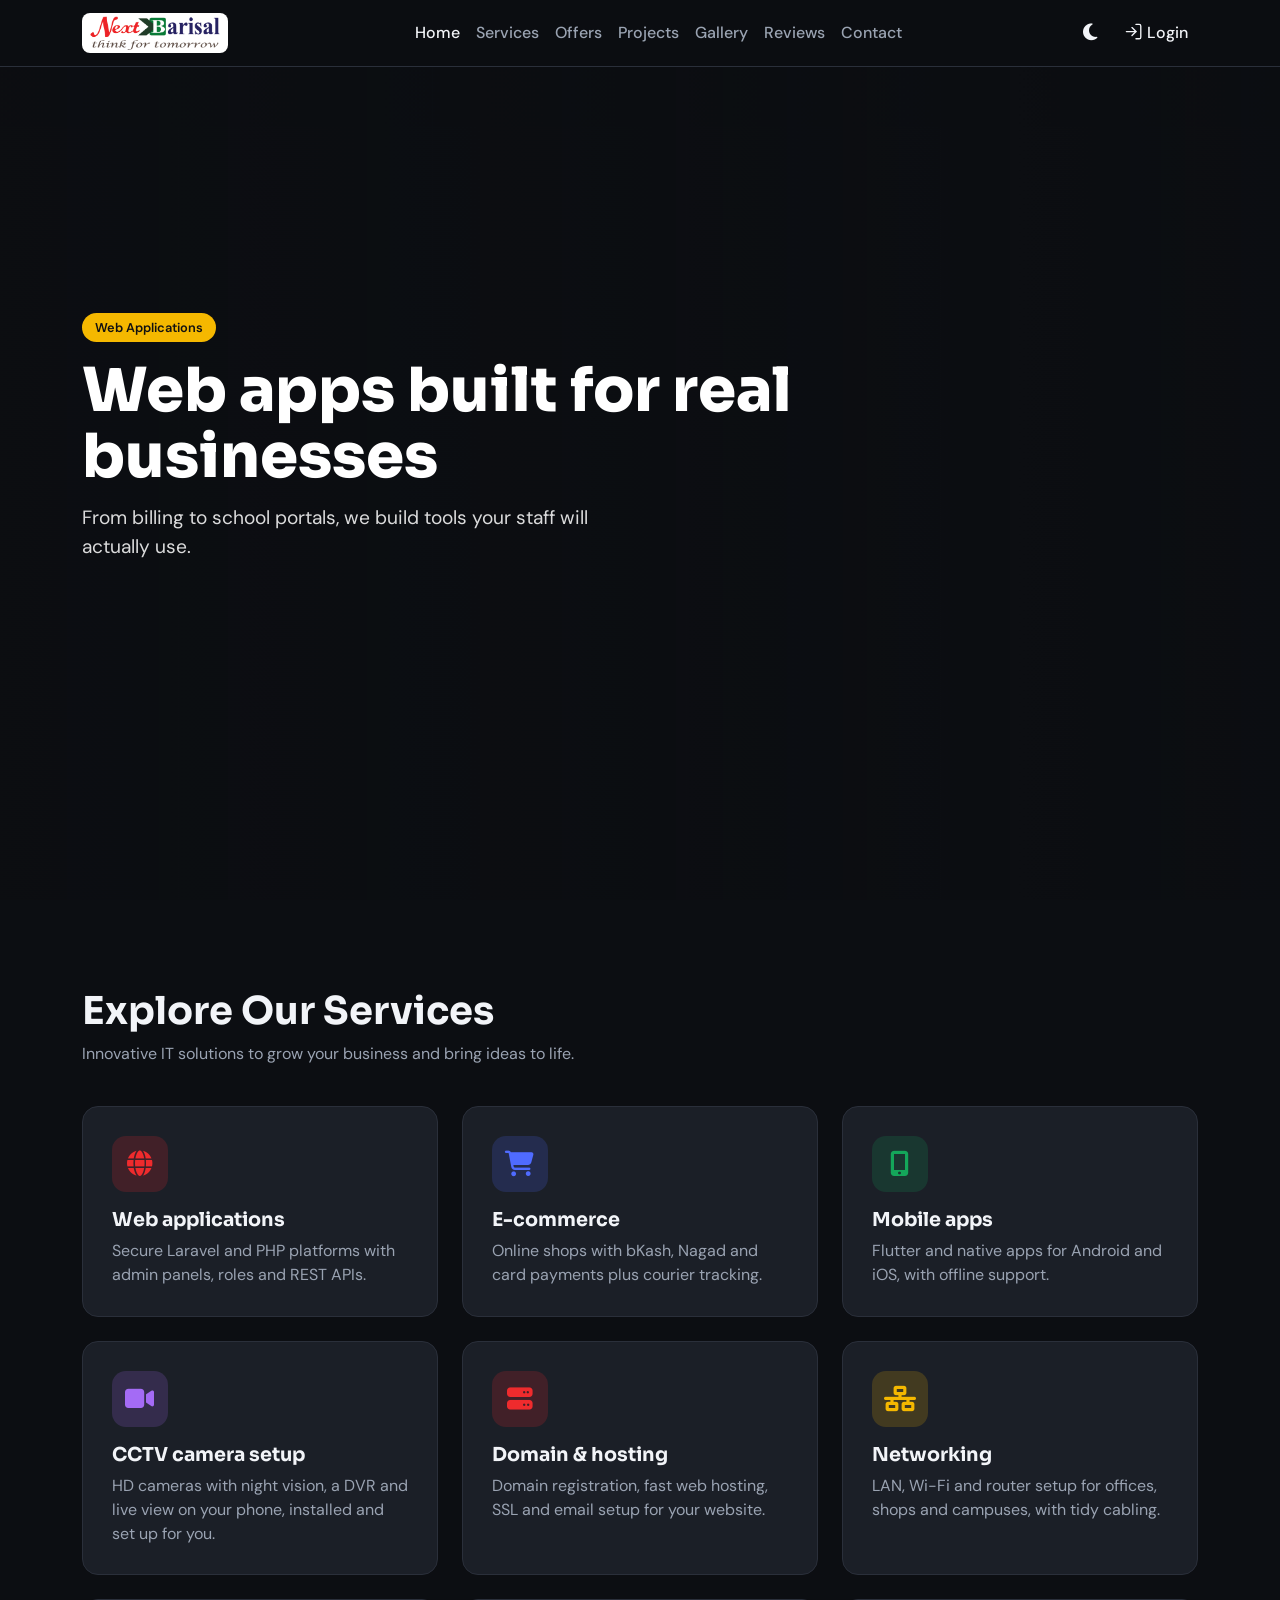
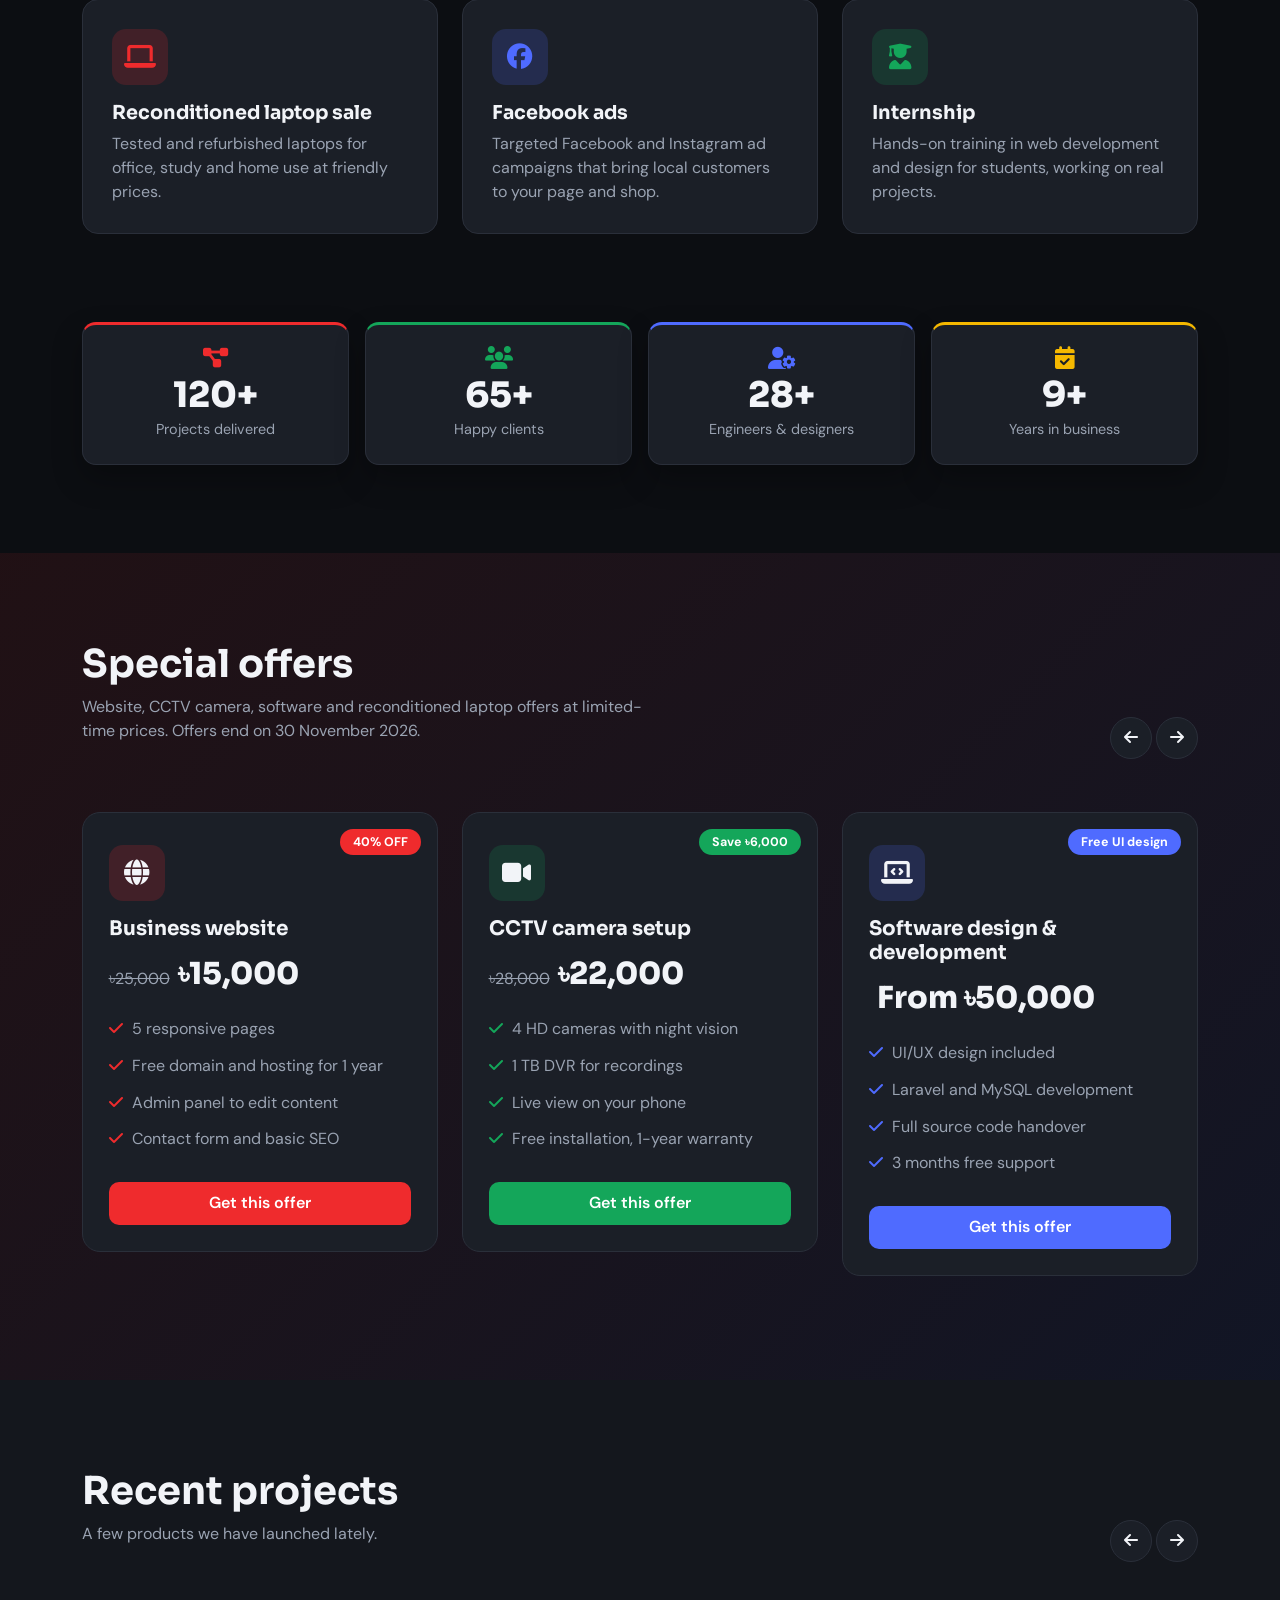
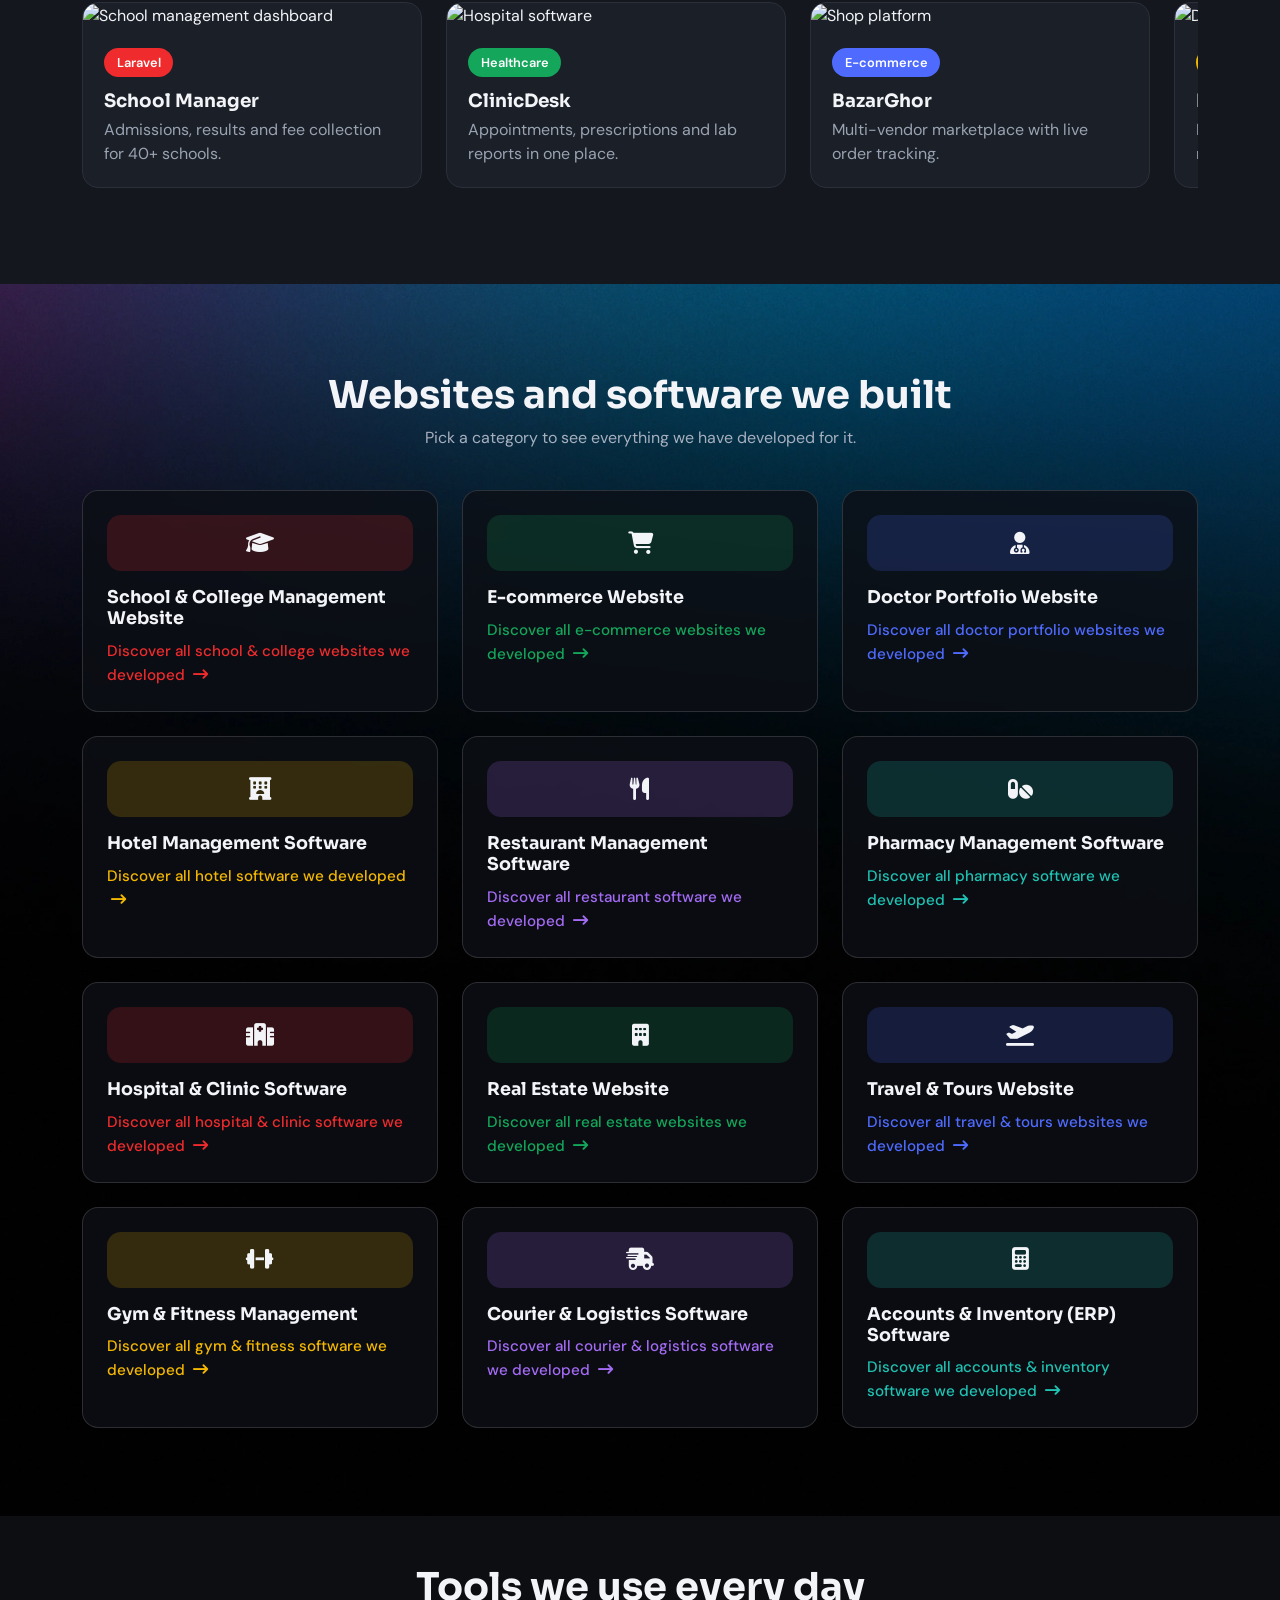
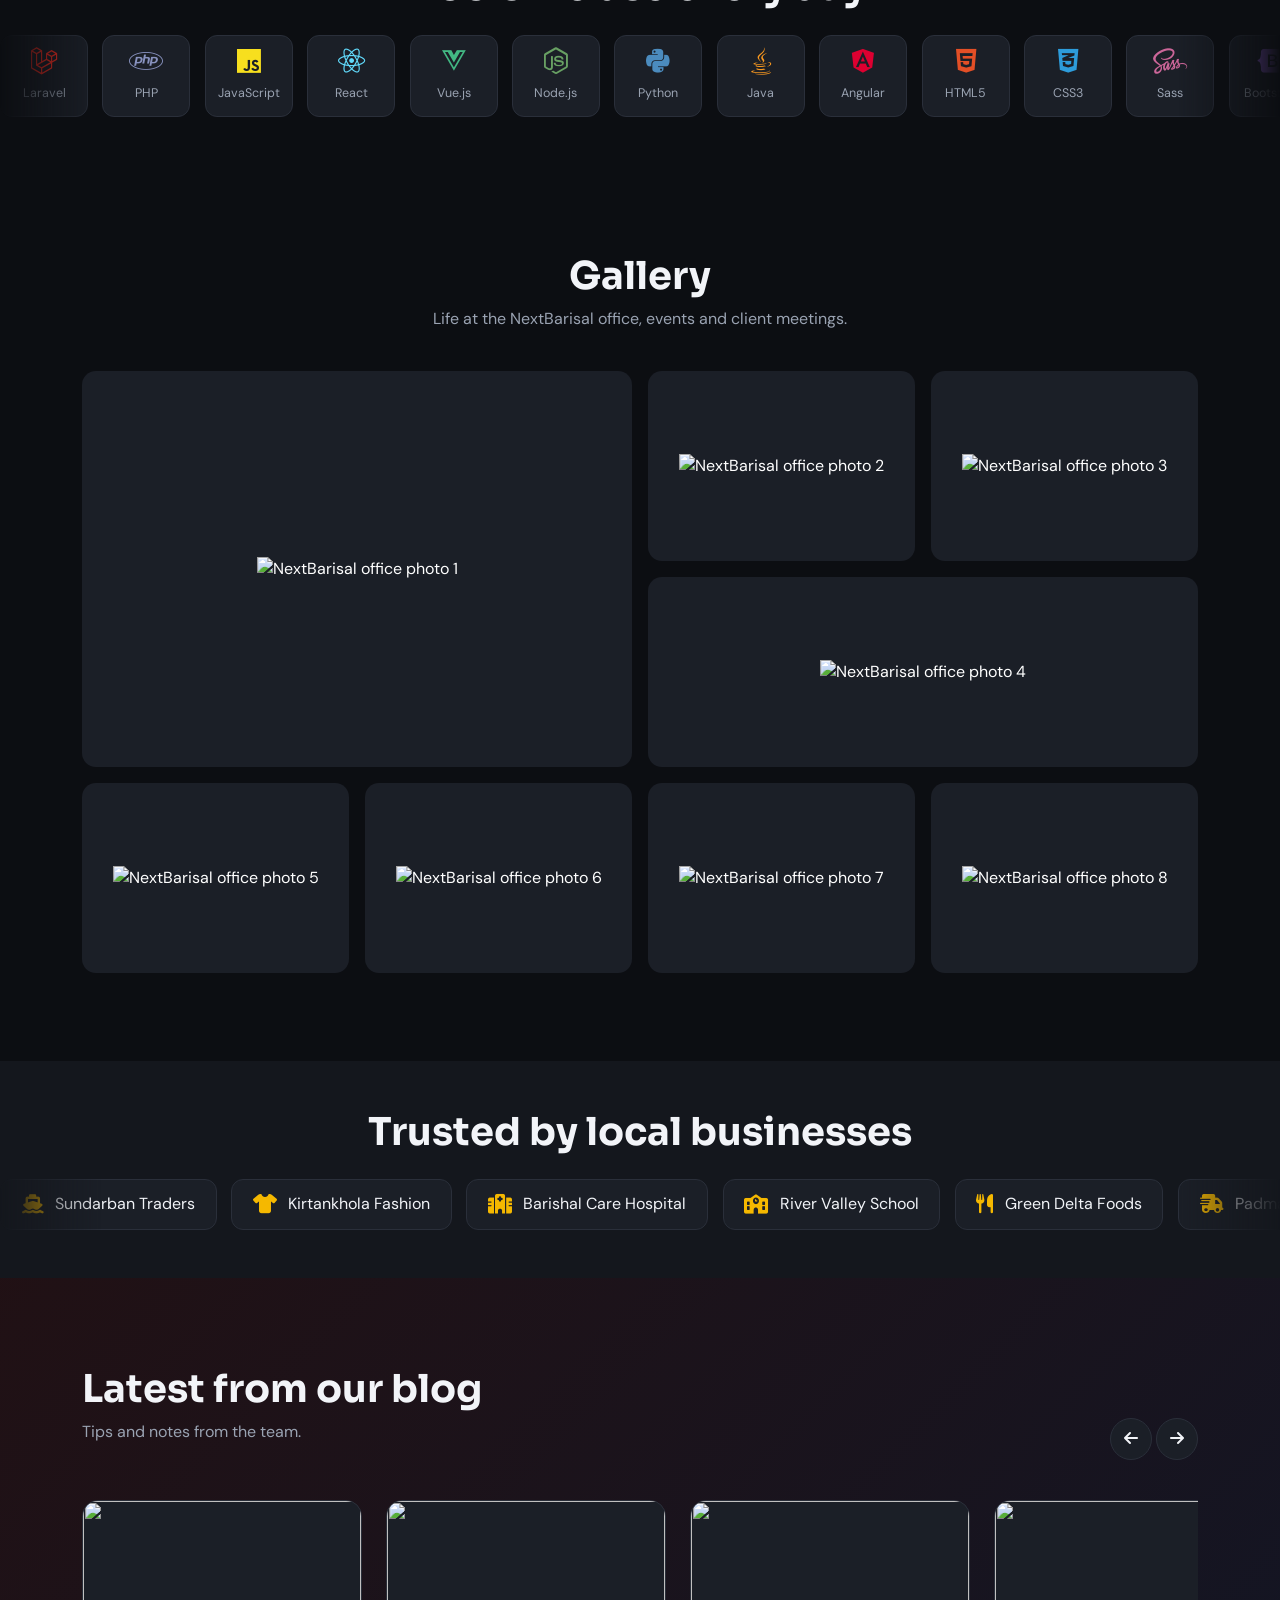
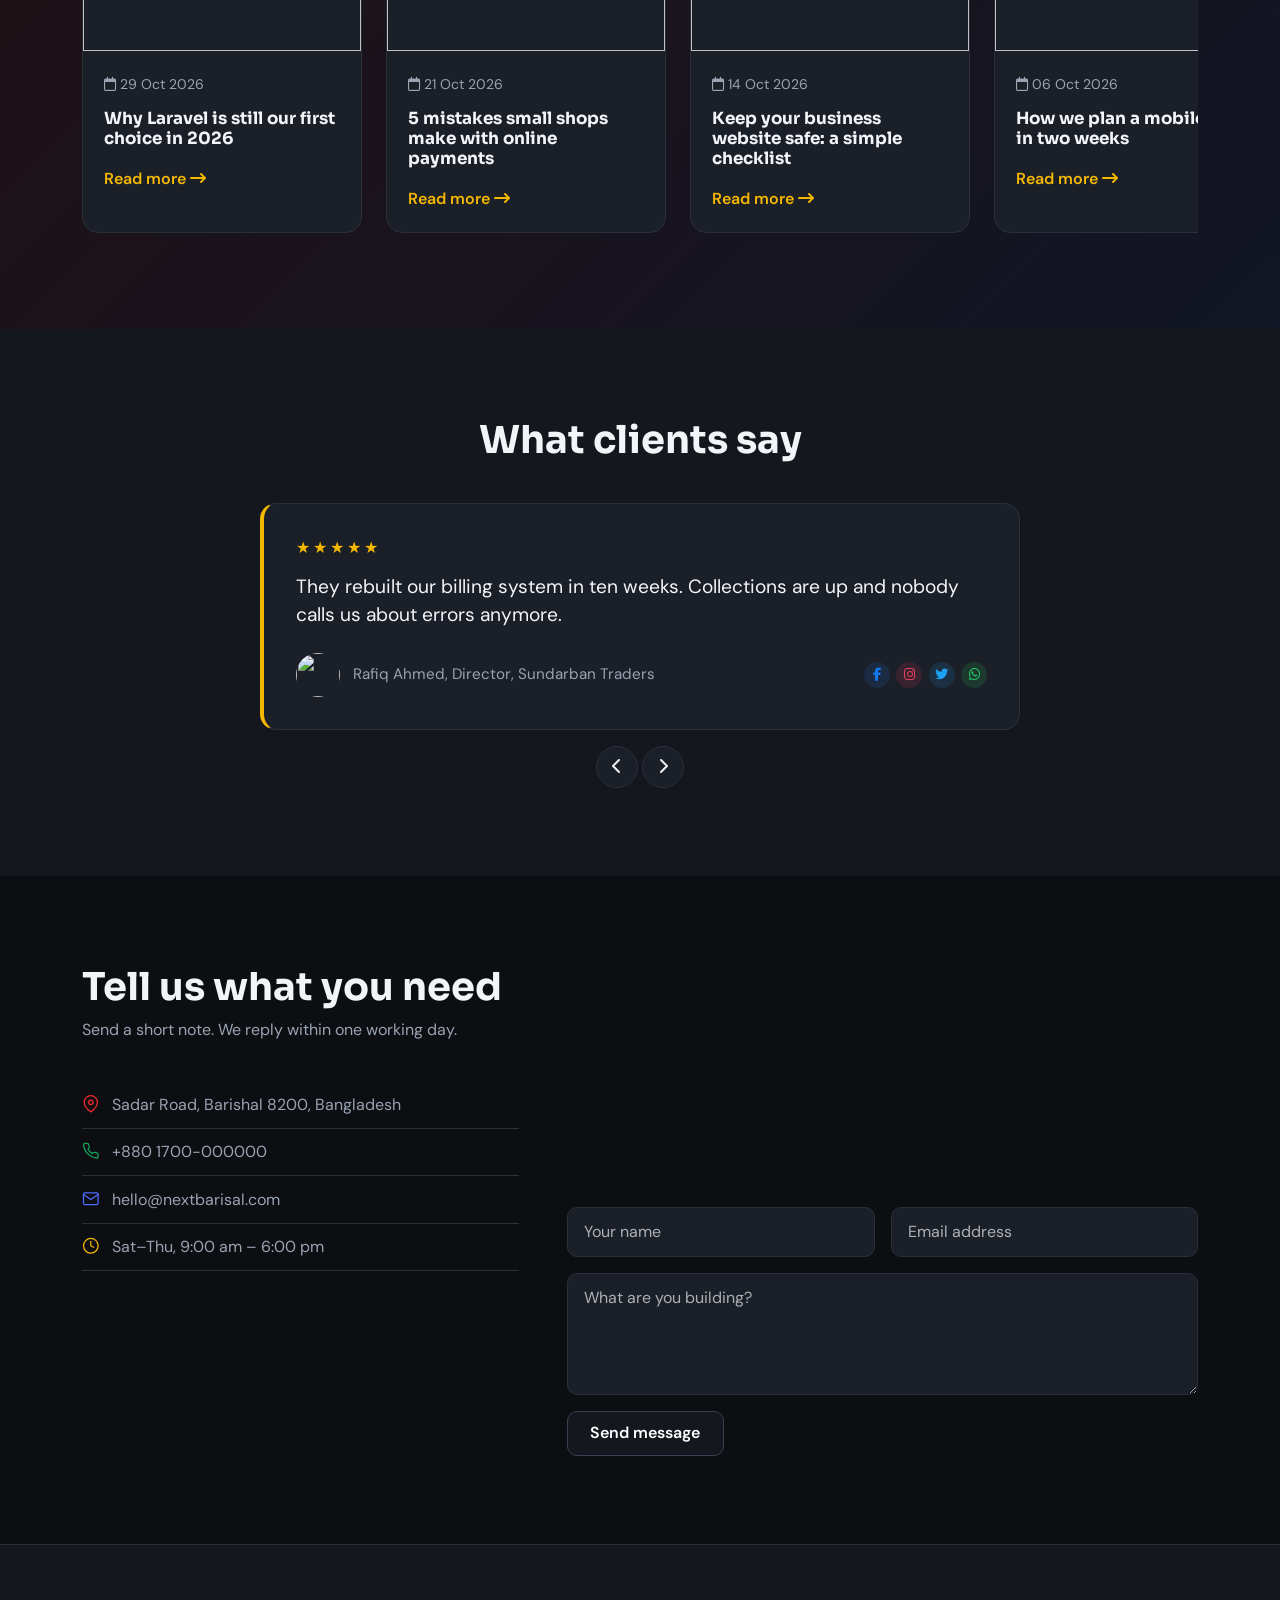
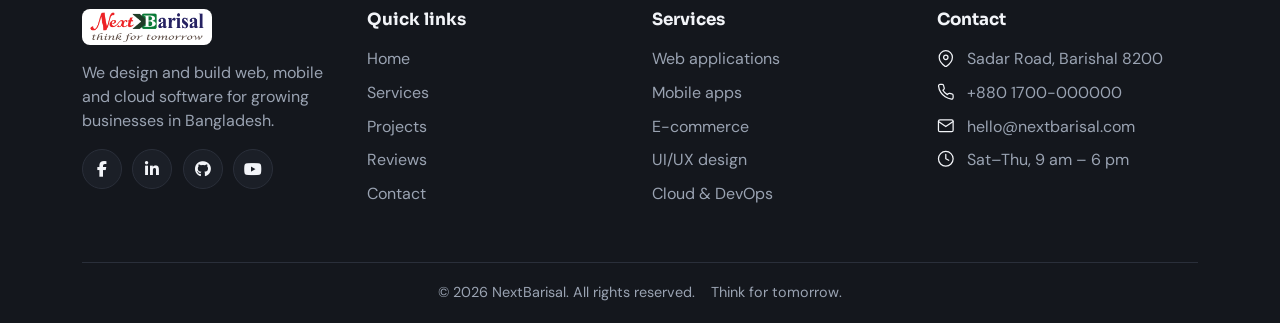
==== commit d8ed4b4f: "service and carosal top section done" ====
--- a/index.html
+++ b/index.html
@@ -1,544 +1,889 @@
 <!DOCTYPE html>
 <html lang="en" data-bs-theme="dark">
+
 <head>
-<meta charset="UTF-8">
-<meta name="viewport" content="width=device-width, initial-scale=1">
-<title>NextBarisal | Think for Tomorrow</title>
-<meta name="description" content="NextBarisal is a software company in Barishal building web, mobile and cloud products.">
-<link rel="icon" type="image/jpeg" href="assets/img/nextbarisal-fabicon.jpg">
-<link href="https://cdn.jsdelivr.net/npm/bootstrap@5.3.3/dist/css/bootstrap.min.css" rel="stylesheet">
-<link href="https://cdnjs.cloudflare.com/ajax/libs/font-awesome/6.5.2/css/all.min.css" rel="stylesheet">
-<link href="https://fonts.googleapis.com/css2?family=Sora:wght@500;700;800&family=DM+Sans:wght@400;500&display=swap" rel="stylesheet">
-<link href="assets/css/style.css" rel="stylesheet">
+  <meta charset="UTF-8">
+  <meta name="viewport" content="width=device-width, initial-scale=1">
+  <title>NextBarisal | Think for Tomorrow</title>
+  <meta name="description"
+    content="NextBarisal is a software company in Barishal building web, mobile and cloud products.">
+  <link rel="icon" type="image/jpeg" href="assets/img/nextbarisal-fabicon.jpg">
+  <link href="https://cdn.jsdelivr.net/npm/bootstrap@5.3.3/dist/css/bootstrap.min.css" rel="stylesheet">
+  <link href="https://cdnjs.cloudflare.com/ajax/libs/font-awesome/6.5.2/css/all.min.css" rel="stylesheet">
+  <link href="https://fonts.googleapis.com/css2?family=Sora:wght@500;700;800&family=DM+Sans:wght@400;500&display=swap"
+    rel="stylesheet">
+  <link href="assets/css/style.css" rel="stylesheet">
 </head>
+
 <body>
 
-<!-- NAVBAR -->
-<nav class="navbar navbar-expand-lg fixed-top nb-nav">
-  <div class="container">
-    <a class="navbar-brand" href="#home"><img src="assets/img/nextbarisal-logo.png" alt="NextBarisal" height="40"></a>
-    <div class="offcanvas offcanvas-start" tabindex="-1" id="menu" aria-label="Menu">
-      <div class="offcanvas-body align-items-lg-center">
-        <ul class="navbar-nav mx-lg-auto">
-          <li class="nav-item"><a class="nav-link active" href="#home"><i class="fa-solid fa-house me-2 d-lg-none"></i>Home</a></li>
-          <li class="nav-item"><a class="nav-link" href="#services"><i class="fa-solid fa-layer-group me-2 d-lg-none"></i>Services</a></li>
-          <li class="nav-item"><a class="nav-link" href="#offers"><i class="fa-solid fa-tags me-2 d-lg-none"></i>Offers</a></li>
-          <li class="nav-item"><a class="nav-link" href="#projects"><i class="fa-solid fa-briefcase me-2 d-lg-none"></i>Projects</a></li>
-          <li class="nav-item"><a class="nav-link" href="#gallery"><i class="fa-solid fa-images me-2 d-lg-none"></i>Gallery</a></li>
-          <li class="nav-item"><a class="nav-link" href="#reviews"><i class="fa-solid fa-star me-2 d-lg-none"></i>Reviews</a></li>
-          <li class="nav-item"><a class="nav-link" href="#contact"><i class="fa-solid fa-envelope me-2 d-lg-none"></i>Contact</a></li>
-        </ul>
-      </div>
-    </div>
-    <div class="d-flex align-items-center gap-2 ms-auto ms-lg-0">
-      <button id="themeBtn" class="btn btn-plain" aria-label="Toggle dark and light mode"><i class="fa-solid fa-moon"></i></button>
-      <button class="btn btn-plain" data-bs-toggle="modal" data-bs-target="#loginModal" aria-label="Login"><svg class="ic" viewBox="0 0 24 24" aria-hidden="true"><path d="M15 3h4a2 2 0 0 1 2 2v14a2 2 0 0 1-2 2h-4"/><polyline points="10 17 15 12 10 7"/><line x1="15" y1="12" x2="3" y2="12"/></svg><span class="d-none d-sm-inline ms-1">Login</span></button>
-      <button class="navbar-toggler" data-bs-toggle="offcanvas" data-bs-target="#menu" aria-controls="menu" aria-label="Open menu"><i class="fa-solid fa-bars"></i></button>
-    </div>
-  </div>
-</nav>
-
-<!-- HERO CAROUSEL -->
-<header id="home">
-  <div id="heroCarousel" class="carousel slide carousel-fade" data-bs-ride="carousel" data-bs-interval="5000" data-bs-pause="false">
-    <div class="carousel-inner">
-      <div class="carousel-item active">
-        <div class="hero-bg" style="--img:url('https://images.unsplash.com/photo-1498050108023-c5249f4df085?w=1600&q=70')"></div>
-        <div class="hero-wrap"><div class="container">
-          <span class="chip c-blue">Web development</span>
-          <h2 class="hero-title">Websites that win customers</h2>
-          <p class="hero-text">Fast, mobile-friendly business websites built with Laravel and PHP.</p>
-          <div class="d-flex flex-wrap gap-2"><a href="#contact" class="btn btn-nb">Get a quote</a><a href="#services" class="btn btn-ghost">Our services</a></div>
-        </div></div>
-      </div>
-      <div class="carousel-item">
-        <div class="hero-bg" style="--img:url('https://images.unsplash.com/photo-1555066931-4365d14bab8c?w=1600&q=70')"></div>
-        <div class="hero-wrap"><div class="container">
-          <span class="chip c-purple">Software</span>
-          <h2 class="hero-title">Custom software for your business</h2>
-          <p class="hero-text">Billing, inventory, HR and school management systems made around the way you work.</p>
-          <div class="d-flex flex-wrap gap-2"><a href="#contact" class="btn btn-nb">Get a quote</a><a href="#services" class="btn btn-ghost">Our services</a></div>
-        </div></div>
-      </div>
-      <div class="carousel-item">
-        <div class="hero-bg" style="--img:url('https://images.unsplash.com/photo-1461749280684-dccba630e2f6?w=1600&q=70')"></div>
-        <div class="hero-wrap"><div class="container">
-          <span class="chip c-green">Web development</span>
-          <h2 class="hero-title">E-commerce and web apps</h2>
-          <p class="hero-text">Online shops with bKash, Nagad and card payments, plus admin panels and APIs.</p>
-          <div class="d-flex flex-wrap gap-2"><a href="#contact" class="btn btn-nb">Get a quote</a><a href="#services" class="btn btn-ghost">Our services</a></div>
-        </div></div>
-      </div>
-      <div class="carousel-item">
-        <div class="hero-bg" style="--img:url('https://images.unsplash.com/photo-1558494949-ef010cbdcc31?w=1600&q=70')"></div>
-        <div class="hero-wrap"><div class="container">
-          <span class="chip c-teal">Networking</span>
-          <h2 class="hero-title">Stable office and campus networks</h2>
-          <p class="hero-text">LAN, Wi-Fi, router and server setup with tidy cabling and monitoring.</p>
-          <div class="d-flex flex-wrap gap-2"><a href="#contact" class="btn btn-nb">Get a quote</a><a href="#services" class="btn btn-ghost">Our services</a></div>
-        </div></div>
-      </div>
-      <div class="carousel-item">
-        <div class="hero-bg" style="--img:url('https://images.unsplash.com/photo-1557862921-37829c790f19?w=1600&q=70')"></div>
-        <div class="hero-wrap"><div class="container">
-          <span class="chip c-red">CCTV camera</span>
-          <h2 class="hero-title">Watch over your place, day and night</h2>
-          <p class="hero-text">HD cameras with night vision and live view on your phone.</p>
-          <div class="d-flex flex-wrap gap-2"><a href="#contact" class="btn btn-nb">Get a quote</a><a href="#services" class="btn btn-ghost">Our services</a></div>
-        </div></div>
-      </div>
-      <div class="carousel-item">
-        <div class="hero-bg" style="--img:url('https://images.unsplash.com/photo-1497366216548-37526070297c?w=1600&q=70')"></div>
-        <div class="hero-wrap"><div class="container">
-          <span class="chip c-blue">Our office</span>
-          <h2 class="hero-title">Where your ideas become products</h2>
-          <p class="hero-text">Our team plans, designs and builds under one roof in Barishal.</p>
-          <div class="d-flex flex-wrap gap-2"><a href="#contact" class="btn btn-nb">Get a quote</a><a href="#services" class="btn btn-ghost">Our services</a></div>
-        </div></div>
-      </div>
-      <div class="carousel-item">
-        <div class="hero-bg" style="--img:url('https://images.unsplash.com/photo-1555949963-ff9fe0c870eb?w=1600&q=70')"></div>
-        <div class="hero-wrap"><div class="container">
-          <span class="chip c-purple">Developers</span>
-          <h2 class="hero-title">Code written with care</h2>
-          <p class="hero-text">Clean, secure and well-tested code from our in-house developers.</p>
-          <div class="d-flex flex-wrap gap-2"><a href="#contact" class="btn btn-nb">Get a quote</a><a href="#services" class="btn btn-ghost">Our services</a></div>
-        </div></div>
-      </div>
-      <div class="carousel-item">
-        <div class="hero-bg" style="--img:url('https://images.unsplash.com/photo-1518770660439-4636190af475?w=1600&q=70')"></div>
-        <div class="hero-wrap"><div class="container">
-          <span class="chip c-teal">Technology</span>
-          <h2 class="hero-title">Technology that grows with you</h2>
-          <p class="hero-text">Modern tools and hosting chosen to fit your budget and your plans.</p>
-          <div class="d-flex flex-wrap gap-2"><a href="#contact" class="btn btn-nb">Get a quote</a><a href="#services" class="btn btn-ghost">Our services</a></div>
-        </div></div>
-      </div>
-      <div class="carousel-item">
-        <div class="hero-bg" style="--img:url('https://images.unsplash.com/photo-1590856029826-c7a73142bbf1?w=1600&q=70')"></div>
-        <div class="hero-wrap"><div class="container">
-          <span class="chip c-red">CCTV camera</span>
-          <h2 class="hero-title">Security you can see</h2>
-          <p class="hero-text">Cameras, a DVR and remote viewing for homes, shops and offices.</p>
-          <div class="d-flex flex-wrap gap-2"><a href="#contact" class="btn btn-nb">Get a quote</a><a href="#services" class="btn btn-ghost">Our services</a></div>
-        </div></div>
-      </div>
-      <div class="carousel-item">
-        <div class="hero-bg" style="--img:url('https://images.unsplash.com/photo-1531482615713-2afd69097998?w=1600&q=70')"></div>
-        <div class="hero-wrap"><div class="container">
-          <span class="chip c-green">Our office</span>
-          <h2 class="hero-title">People who listen first</h2>
-          <p class="hero-text">Planners, designers and developers working together on your project.</p>
-          <div class="d-flex flex-wrap gap-2"><a href="#contact" class="btn btn-nb">Get a quote</a><a href="#services" class="btn btn-ghost">Our services</a></div>
-        </div></div>
-      </div>
-      <div class="carousel-item">
-        <div class="hero-bg" style="--img:url('https://images.unsplash.com/photo-1517694712202-14dd9538aa97?w=1600&q=70')"></div>
-        <div class="hero-wrap"><div class="container">
-          <span class="chip c-yellow">Developers</span>
-          <h2 class="hero-title">Built for real businesses</h2>
-          <p class="hero-text">From billing to school portals, we build tools your staff will actually use.</p>
-          <div class="d-flex flex-wrap gap-2"><a href="#contact" class="btn btn-nb">Get a quote</a><a href="#services" class="btn btn-ghost">Our services</a></div>
-        </div></div>
-      </div>
-      <div class="carousel-item">
-        <div class="hero-bg" style="--img:url('https://images.unsplash.com/photo-1558655146-9f40138edfeb?w=1600&q=70')"></div>
-        <div class="hero-wrap"><div class="container">
-          <span class="chip c-teal">Cloud &amp; hosting</span>
-          <h2 class="hero-title">Fast, safe hosting</h2>
-          <p class="hero-text">Servers, backups and monitoring so your website stays online.</p>
-          <div class="d-flex flex-wrap gap-2"><a href="#contact" class="btn btn-nb">Get a quote</a><a href="#services" class="btn btn-ghost">Our services</a></div>
-        </div></div>
-      </div>
-      <div class="carousel-item">
-        <div class="hero-bg" style="--img:url('https://images.unsplash.com/photo-1550751827-4bd374c3f58b?w=1600&q=70')"></div>
-        <div class="hero-wrap"><div class="container">
-          <span class="chip c-red">Security</span>
-          <h2 class="hero-title">Protect your business online</h2>
-          <p class="hero-text">Secure code and regular updates to keep your website and data safe.</p>
-          <div class="d-flex flex-wrap gap-2"><a href="#contact" class="btn btn-nb">Get a quote</a><a href="#services" class="btn btn-ghost">Our services</a></div>
-        </div></div>
-      </div>
-      <div class="carousel-item">
-        <div class="hero-bg" style="--img:url('https://images.unsplash.com/photo-1512941937669-90a1b58e7e9c?w=1600&q=70')"></div>
-        <div class="hero-wrap"><div class="container">
-          <span class="chip c-green">Mobile apps</span>
-          <h2 class="hero-title">Apps for Android and iOS</h2>
-          <p class="hero-text">Flutter and native apps that work offline and on everyday phones.</p>
-          <div class="d-flex flex-wrap gap-2"><a href="#contact" class="btn btn-nb">Get a quote</a><a href="#services" class="btn btn-ghost">Our services</a></div>
-        </div></div>
-      </div>
-      <div class="carousel-item">
-        <div class="hero-bg" style="--img:url('https://images.unsplash.com/photo-1460925895917-afdab827c52f?w=1600&q=70')"></div>
-        <div class="hero-wrap"><div class="container">
-          <span class="chip c-blue">Software</span>
-          <h2 class="hero-title">Software that saves time</h2>
-          <p class="hero-text">Dashboards, billing and reports that give you a clear view of your business.</p>
-          <div class="d-flex flex-wrap gap-2"><a href="#contact" class="btn btn-nb">Get a quote</a><a href="#services" class="btn btn-ghost">Our services</a></div>
-        </div></div>
-      </div>
-    </div>
-  </div>
-</header>
-
-
-<!-- SERVICES -->
-<section id="services" class="py-6">
-  <div class="container">
-    <div class="head"><h2>What we build</h2><p>From first sketch to live server, one team handles the whole job.</p></div>
-    <div class="row g-4 justify-content-center">
-      <div class="col-md-6 col-lg-4"><article class="card-nb s-red"><i class="fa-brands fa-laravel"></i><h3><a href="#contact" class="stretched-link">Web applications</a></h3><p>Secure Laravel and PHP platforms with admin panels, roles and REST APIs.</p></article></div>
-      <div class="col-md-6 col-lg-4"><article class="card-nb s-green"><i class="fa-solid fa-mobile-screen-button"></i><h3><a href="#contact" class="stretched-link">Mobile apps</a></h3><p>Flutter and native apps for Android and iOS, with offline support.</p></article></div>
-      <div class="col-md-6 col-lg-4"><article class="card-nb s-blue"><i class="fa-solid fa-cart-shopping"></i><h3><a href="#contact" class="stretched-link">E-commerce</a></h3><p>Online shops with bKash, Nagad and card payments plus courier tracking.</p></article></div>
-      <div class="col-md-6 col-lg-4"><article class="card-nb s-yellow"><i class="fa-solid fa-palette"></i><h3><a href="#contact" class="stretched-link">UI/UX design</a></h3><p>Wireframes, prototypes and design systems tested with real users.</p></article></div>
-      <div class="col-md-6 col-lg-4"><article class="card-nb s-purple"><i class="fa-solid fa-cloud"></i><h3><a href="#contact" class="stretched-link">Cloud &amp; DevOps</a></h3><p>Deployments, backups and monitoring on AWS, DigitalOcean or your own server.</p></article></div>
-      <div class="col-md-6 col-lg-4"><article class="card-nb s-red"><i class="fa-solid fa-laptop"></i><h3><a href="#contact" class="stretched-link">Reconditioned laptop sale</a></h3><p>Tested and refurbished laptops for office, study and home use at friendly prices.</p></article></div>
-      <div class="col-md-6 col-lg-4"><article class="card-nb s-teal"><i class="fa-solid fa-headset"></i><h3><a href="#contact" class="stretched-link">Support &amp; maintenance</a></h3><p>Bug fixes, updates and a response within one working day.</p></article></div>
-      <div class="col-md-6 col-lg-4"><article class="card-nb s-purple"><i class="fa-solid fa-video"></i><h3><a href="#contact" class="stretched-link">CCTV camera setup</a></h3><p>HD cameras with night vision, a DVR and live view on your phone, installed and set up for you.</p></article></div>
-      <div class="col-md-6 col-lg-4"><article class="card-nb s-yellow"><i class="fa-solid fa-network-wired"></i><h3><a href="#contact" class="stretched-link">Networking</a></h3><p>LAN, Wi-Fi and router setup for offices, shops and campuses, with tidy cabling.</p></article></div>
-      <div class="col-md-6 col-lg-4"><article class="card-nb s-blue"><i class="fa-brands fa-facebook"></i><h3><a href="#contact" class="stretched-link">Facebook ads</a></h3><p>Targeted Facebook and Instagram ad campaigns that bring local customers to your page and shop.</p></article></div>
-      <div class="col-md-6 col-lg-4"><article class="card-nb s-green"><i class="fa-solid fa-user-graduate"></i><h3><a href="#contact" class="stretched-link">Internship</a></h3><p>Hands-on training in web development and design for students, working on real projects.</p></article></div>
-      <div class="col-md-6 col-lg-4"><article class="card-nb s-red"><i class="fa-solid fa-server"></i><h3><a href="#contact" class="stretched-link">Domain &amp; hosting</a></h3><p>Domain registration, fast web hosting, SSL and email setup for your website.</p></article></div>
-    </div>
-  </div>
-</section>
-
-<!-- STATS -->
-<section class="stats">
-  <div class="container">
-    <div class="row g-3 text-center">
-      <div class="col-6 col-md-3"><div class="stat s-red"><i class="fa-solid fa-diagram-project"></i><b data-count="120">0</b><span>Projects delivered</span></div></div>
-      <div class="col-6 col-md-3"><div class="stat s-green"><i class="fa-solid fa-users"></i><b data-count="65">0</b><span>Happy clients</span></div></div>
-      <div class="col-6 col-md-3"><div class="stat s-blue"><i class="fa-solid fa-user-gear"></i><b data-count="28">0</b><span>Engineers &amp; designers</span></div></div>
-      <div class="col-6 col-md-3"><div class="stat s-yellow"><i class="fa-solid fa-calendar-check"></i><b data-count="9">0</b><span>Years in business</span></div></div>
-    </div>
-  </div>
-</section>
-
-<!-- OFFERS -->
-<section id="offers" class="py-6 offers">
-  <div class="container">
-    <div class="head d-flex justify-content-between align-items-end flex-wrap gap-3">
-      <div><h2>Special offers</h2><p>Website, CCTV camera, software and reconditioned laptop offers at limited-time prices. Offers end on 30 November 2026.</p></div>
-      <div><button class="btn btn-icon" id="offerPrev" aria-label="Previous offers"><i class="fa-solid fa-arrow-left"></i></button>
-      <button class="btn btn-icon" id="offerNext" aria-label="Next offers"><i class="fa-solid fa-arrow-right"></i></button></div>
-    </div>
-    <div class="slider offer-slider" id="offerSlider">
-<article class="offer s-red">
-        <span class="off-badge">40% OFF</span>
-        <i class="fa-solid fa-globe o-ico"></i>
-        <h3>Business website</h3>
-        <div class="price"><s>৳25,000</s><b>৳15,000</b></div>
-        <ul><li><i class="fa-solid fa-check"></i>5 responsive pages</li><li><i class="fa-solid fa-check"></i>Free domain and hosting for 1 year</li><li><i class="fa-solid fa-check"></i>Admin panel to edit content</li><li><i class="fa-solid fa-check"></i>Contact form and basic SEO</li></ul>
-        <a href="#contact" class="btn btn-offer w-100">Get this offer</a>
-      </article>
-<article class="offer s-green">
-        <span class="off-badge">Save ৳6,000</span>
-        <i class="fa-solid fa-video o-ico"></i>
-        <h3>CCTV camera setup</h3>
-        <div class="price"><s>৳28,000</s><b>৳22,000</b></div>
-        <ul><li><i class="fa-solid fa-check"></i>4 HD cameras with night vision</li><li><i class="fa-solid fa-check"></i>1 TB DVR for recordings</li><li><i class="fa-solid fa-check"></i>Live view on your phone</li><li><i class="fa-solid fa-check"></i>Free installation, 1-year warranty</li></ul>
-        <a href="#contact" class="btn btn-offer w-100">Get this offer</a>
-      </article>
-<article class="offer s-blue">
-        <span class="off-badge">Free UI design</span>
-        <i class="fa-solid fa-laptop-code o-ico"></i>
-        <h3>Software design &amp; development</h3>
-        <div class="price"><s></s><b>From ৳50,000</b></div>
-        <ul><li><i class="fa-solid fa-check"></i>UI/UX design included</li><li><i class="fa-solid fa-check"></i>Laravel and MySQL development</li><li><i class="fa-solid fa-check"></i>Full source code handover</li><li><i class="fa-solid fa-check"></i>3 months free support</li></ul>
-        <a href="#contact" class="btn btn-offer w-100">Get this offer</a>
-      </article>
-<article class="offer s-purple">
-        <span class="off-badge">Budget friendly</span>
-        <i class="fa-solid fa-laptop o-ico"></i>
-        <h3>Reconditioned laptop sale</h3>
-        <div class="price"><s></s><b>Ask for price</b></div>
-        <ul><li><i class="fa-solid fa-check"></i>Tested and cleaned before sale</li><li><i class="fa-solid fa-check"></i>Good for office, study and home use</li><li><i class="fa-solid fa-check"></i>Windows and software setup on request</li><li><i class="fa-solid fa-check"></i>Help and support from our team</li></ul>
-        <a href="#contact" class="btn btn-offer w-100">Get this offer</a>
-      </article>
-    </div>
-  </div>
-</section>
-
-<!-- PROJECTS CARD SLIDER -->
-<section id="projects" class="py-6 alt">
-  <div class="container">
-    <div class="head d-flex justify-content-between align-items-end flex-wrap gap-3">
-      <div><h2>Recent projects</h2><p>A few products we have launched lately.</p></div>
-      <div><button class="btn btn-icon" id="prevBtn" aria-label="Previous projects"><i class="fa-solid fa-arrow-left"></i></button>
-      <button class="btn btn-icon" id="nextBtn" aria-label="Next projects"><i class="fa-solid fa-arrow-right"></i></button></div>
-    </div>
-    <div class="slider" id="slider">
-      <article class="proj"><img src="https://images.unsplash.com/photo-1461749280684-dccba630e2f6?w=700&q=70" alt="School management dashboard" loading="lazy"><div><span class="chip c-red">Laravel</span><h3>School Manager</h3><p>Admissions, results and fee collection for 40+ schools.</p></div></article>
-      <article class="proj"><img src="https://images.unsplash.com/photo-1555066931-4365d14bab8c?w=700&q=70" alt="Hospital software" loading="lazy"><div><span class="chip c-green">Healthcare</span><h3>ClinicDesk</h3><p>Appointments, prescriptions and lab reports in one place.</p></div></article>
-      <article class="proj"><img src="https://images.unsplash.com/photo-1517694712202-14dd9538aa97?w=700&q=70" alt="Shop platform" loading="lazy"><div><span class="chip c-blue">E-commerce</span><h3>BazarGhor</h3><p>Multi-vendor marketplace with live order tracking.</p></div></article>
-      <article class="proj"><img src="https://images.unsplash.com/photo-1558655146-9f40138edfeb?w=700&q=70" alt="Delivery app" loading="lazy"><div><span class="chip c-yellow">Flutter</span><h3>RiverRide</h3><p>Launch booking and ticketing app for river transport.</p></div></article>
-      <article class="proj"><img src="https://images.unsplash.com/photo-1504384308090-c894fdcc538d?w=700&q=70" alt="Accounting system" loading="lazy"><div><span class="chip c-purple">ERP</span><h3>HisabKitab</h3><p>Accounts, stock and payroll for small manufacturers.</p></div></article>
-      <article class="proj"><img src="https://images.unsplash.com/photo-1522071820081-009f0129c71c?w=700&q=70" alt="Team portal" loading="lazy"><div><span class="chip c-teal">SaaS</span><h3>TeamPulse</h3><p>Attendance and task tracking for remote teams.</p></div></article>
-    </div>
-  </div>
-</section>
-
-<!-- WEBSITES BUILT -->
-<section id="websites" class="py-6">
-  <div class="container">
-    <div class="head text-center"><h2>Websites and software we built</h2><p>Pick a category to see everything we have developed for it.</p></div>
-    <div class="row g-4">
-      <div class="col-md-6 col-lg-4"><article class="cat s-red">
-        <div class="s-ico"><i class="fa-solid fa-graduation-cap"></i></div>
-        <h3>School &amp; College Management Website</h3>
-        <a class="go stretched-link" href="websites.html?type=school">Discover all school &amp; college websites we developed <i class="fa-solid fa-arrow-right-long ms-1"></i></a>
-      </article></div>
-      <div class="col-md-6 col-lg-4"><article class="cat s-green">
-        <div class="s-ico"><i class="fa-solid fa-cart-shopping"></i></div>
-        <h3>E-commerce Website</h3>
-        <a class="go stretched-link" href="websites.html?type=ecommerce">Discover all e-commerce websites we developed <i class="fa-solid fa-arrow-right-long ms-1"></i></a>
-      </article></div>
-      <div class="col-md-6 col-lg-4"><article class="cat s-blue">
-        <div class="s-ico"><i class="fa-solid fa-user-doctor"></i></div>
-        <h3>Doctor Portfolio Website</h3>
-        <a class="go stretched-link" href="websites.html?type=doctor">Discover all doctor portfolio websites we developed <i class="fa-solid fa-arrow-right-long ms-1"></i></a>
-      </article></div>
-      <div class="col-md-6 col-lg-4"><article class="cat s-yellow">
-        <div class="s-ico"><i class="fa-solid fa-hotel"></i></div>
-        <h3>Hotel Management Software</h3>
-        <a class="go stretched-link" href="websites.html?type=hotel">Discover all hotel software we developed <i class="fa-solid fa-arrow-right-long ms-1"></i></a>
-      </article></div>
-      <div class="col-md-6 col-lg-4"><article class="cat s-purple">
-        <div class="s-ico"><i class="fa-solid fa-utensils"></i></div>
-        <h3>Restaurant Management Software</h3>
-        <a class="go stretched-link" href="websites.html?type=restaurant">Discover all restaurant software we developed <i class="fa-solid fa-arrow-right-long ms-1"></i></a>
-      </article></div>
-      <div class="col-md-6 col-lg-4"><article class="cat s-teal">
-        <div class="s-ico"><i class="fa-solid fa-pills"></i></div>
-        <h3>Pharmacy Management Software</h3>
-        <a class="go stretched-link" href="websites.html?type=pharmacy">Discover all pharmacy software we developed <i class="fa-solid fa-arrow-right-long ms-1"></i></a>
-      </article></div>
-      <div class="col-md-6 col-lg-4"><article class="cat s-red">
-        <div class="s-ico"><i class="fa-solid fa-hospital"></i></div>
-        <h3>Hospital &amp; Clinic Software</h3>
-        <a class="go stretched-link" href="websites.html?type=hospital">Discover all hospital &amp; clinic software we developed <i class="fa-solid fa-arrow-right-long ms-1"></i></a>
-      </article></div>
-      <div class="col-md-6 col-lg-4"><article class="cat s-green">
-        <div class="s-ico"><i class="fa-solid fa-building"></i></div>
-        <h3>Real Estate Website</h3>
-        <a class="go stretched-link" href="websites.html?type=realestate">Discover all real estate websites we developed <i class="fa-solid fa-arrow-right-long ms-1"></i></a>
-      </article></div>
-      <div class="col-md-6 col-lg-4"><article class="cat s-blue">
-        <div class="s-ico"><i class="fa-solid fa-plane-departure"></i></div>
-        <h3>Travel &amp; Tours Website</h3>
-        <a class="go stretched-link" href="websites.html?type=travel">Discover all travel &amp; tours websites we developed <i class="fa-solid fa-arrow-right-long ms-1"></i></a>
-      </article></div>
-      <div class="col-md-6 col-lg-4"><article class="cat s-yellow">
-        <div class="s-ico"><i class="fa-solid fa-dumbbell"></i></div>
-        <h3>Gym &amp; Fitness Management</h3>
-        <a class="go stretched-link" href="websites.html?type=gym">Discover all gym &amp; fitness software we developed <i class="fa-solid fa-arrow-right-long ms-1"></i></a>
-      </article></div>
-      <div class="col-md-6 col-lg-4"><article class="cat s-purple">
-        <div class="s-ico"><i class="fa-solid fa-truck-fast"></i></div>
-        <h3>Courier &amp; Logistics Software</h3>
-        <a class="go stretched-link" href="websites.html?type=courier">Discover all courier &amp; logistics software we developed <i class="fa-solid fa-arrow-right-long ms-1"></i></a>
-      </article></div>
-      <div class="col-md-6 col-lg-4"><article class="cat s-teal">
-        <div class="s-ico"><i class="fa-solid fa-calculator"></i></div>
-        <h3>Accounts &amp; Inventory (ERP) Software</h3>
-        <a class="go stretched-link" href="websites.html?type=accounts">Discover all accounts &amp; inventory software we developed <i class="fa-solid fa-arrow-right-long ms-1"></i></a>
-      </article></div>
-    </div>
-  </div>
-</section>
-
-<!-- TECH STACK -->
-<section id="stack" class="py-5">
-  <div class="container"><div class="head text-center mb-4"><h2>Tools we use every day</h2></div></div>
-  <div class="marquee" data-speed="45"><div class="track">
-<div class="tool"><i class="fa-brands fa-laravel" style="color:#ff2d20"></i><span>Laravel</span></div>
-<div class="tool"><i class="fa-brands fa-php" style="color:#8892bf"></i><span>PHP</span></div>
-<div class="tool"><i class="fa-brands fa-js" style="color:#f7df1e"></i><span>JavaScript</span></div>
-<div class="tool"><i class="fa-brands fa-react" style="color:#61dafb"></i><span>React</span></div>
-<div class="tool"><i class="fa-brands fa-vuejs" style="color:#42b883"></i><span>Vue.js</span></div>
-<div class="tool"><i class="fa-brands fa-node-js" style="color:#68a063"></i><span>Node.js</span></div>
-<div class="tool"><i class="fa-brands fa-python" style="color:#4b8bbe"></i><span>Python</span></div>
-<div class="tool"><i class="fa-brands fa-java" style="color:#f89820"></i><span>Java</span></div>
-<div class="tool"><i class="fa-brands fa-angular" style="color:#dd0031"></i><span>Angular</span></div>
-<div class="tool"><i class="fa-brands fa-html5" style="color:#e34f26"></i><span>HTML5</span></div>
-<div class="tool"><i class="fa-brands fa-css3-alt" style="color:#2d9cdb"></i><span>CSS3</span></div>
-<div class="tool"><i class="fa-brands fa-sass" style="color:#cc6699"></i><span>Sass</span></div>
-<div class="tool"><i class="fa-brands fa-bootstrap" style="color:#a46bf5"></i><span>Bootstrap</span></div>
-<div class="tool"><i class="fa-solid fa-database" style="color:#00a3e0"></i><span>MySQL</span></div>
-<div class="tool"><i class="fa-brands fa-git-alt" style="color:#f05032"></i><span>Git</span></div>
-<div class="tool"><i class="fa-brands fa-docker" style="color:#2496ed"></i><span>Docker</span></div>
-<div class="tool"><i class="fa-brands fa-aws" style="color:#ff9900"></i><span>AWS</span></div>
-<div class="tool"><i class="fa-brands fa-android" style="color:#3ddc84"></i><span>Android</span></div>
-<div class="tool"><i class="fa-brands fa-wordpress" style="color:#3aa0d6"></i><span>WordPress</span></div>
-<div class="tool"><i class="fa-brands fa-figma" style="color:#f24e1e"></i><span>Figma</span></div>
-<div class="tool"><i class="fa-brands fa-linux" style="color:#fcc624"></i><span>Linux</span></div>
-  </div></div>
-</section>
-
-<!-- GALLERY -->
-<section id="gallery" class="py-6">
-  <div class="container">
-    <div class="head text-center"><h2>Gallery</h2><p>Life at the NextBarisal office, events and client meetings.</p></div>
-    <div class="gallery">
-<button class="g-item big" data-full="https://images.unsplash.com/photo-1531482615713-2afd69097998?w=1400&q=70" aria-label="Open photo 1"><img src="https://images.unsplash.com/photo-1531482615713-2afd69097998?w=600&q=70" alt="NextBarisal office photo 1" loading="lazy"><i class="fa-solid fa-magnifying-glass-plus"></i></button>
-<button class="g-item " data-full="https://images.unsplash.com/photo-1498050108023-c5249f4df085?w=1400&q=70" aria-label="Open photo 2"><img src="https://images.unsplash.com/photo-1498050108023-c5249f4df085?w=600&q=70" alt="NextBarisal office photo 2" loading="lazy"><i class="fa-solid fa-magnifying-glass-plus"></i></button>
-<button class="g-item " data-full="https://images.unsplash.com/photo-1542744173-8e7e53415bb0?w=1400&q=70" aria-label="Open photo 3"><img src="https://images.unsplash.com/photo-1542744173-8e7e53415bb0?w=600&q=70" alt="NextBarisal office photo 3" loading="lazy"><i class="fa-solid fa-magnifying-glass-plus"></i></button>
-<button class="g-item wide" data-full="https://images.unsplash.com/photo-1553877522-43269d4ea984?w=1400&q=70" aria-label="Open photo 4"><img src="https://images.unsplash.com/photo-1553877522-43269d4ea984?w=600&q=70" alt="NextBarisal office photo 4" loading="lazy"><i class="fa-solid fa-magnifying-glass-plus"></i></button>
-<button class="g-item " data-full="https://images.unsplash.com/photo-1521737604893-d14cc237f11d?w=1400&q=70" aria-label="Open photo 5"><img src="https://images.unsplash.com/photo-1521737604893-d14cc237f11d?w=600&q=70" alt="NextBarisal office photo 5" loading="lazy"><i class="fa-solid fa-magnifying-glass-plus"></i></button>
-<button class="g-item " data-full="https://images.unsplash.com/photo-1519389950473-47ba0277781c?w=1400&q=70" aria-label="Open photo 6"><img src="https://images.unsplash.com/photo-1519389950473-47ba0277781c?w=600&q=70" alt="NextBarisal office photo 6" loading="lazy"><i class="fa-solid fa-magnifying-glass-plus"></i></button>
-<button class="g-item " data-full="https://images.unsplash.com/photo-1556761175-5973dc0f32e7?w=1400&q=70" aria-label="Open photo 7"><img src="https://images.unsplash.com/photo-1556761175-5973dc0f32e7?w=600&q=70" alt="NextBarisal office photo 7" loading="lazy"><i class="fa-solid fa-magnifying-glass-plus"></i></button>
-<button class="g-item " data-full="https://images.unsplash.com/photo-1522071820081-009f0129c71c?w=1400&q=70" aria-label="Open photo 8"><img src="https://images.unsplash.com/photo-1522071820081-009f0129c71c?w=600&q=70" alt="NextBarisal office photo 8" loading="lazy"><i class="fa-solid fa-magnifying-glass-plus"></i></button>
-    </div>
-  </div>
-</section>
-
-<!-- CLIENTS -->
-<section id="clients" class="py-5 alt">
-  <div class="container"><div class="head text-center mb-4"><h2>Trusted by local businesses</h2></div></div>
-  <div class="marquee rev" data-speed="35"><div class="track">
-<div class="client"><i class="fa-solid fa-ship"></i><span>Sundarban Traders</span></div>
-<div class="client"><i class="fa-solid fa-shirt"></i><span>Kirtankhola Fashion</span></div>
-<div class="client"><i class="fa-solid fa-hospital"></i><span>Barishal Care Hospital</span></div>
-<div class="client"><i class="fa-solid fa-school"></i><span>River Valley School</span></div>
-<div class="client"><i class="fa-solid fa-utensils"></i><span>Green Delta Foods</span></div>
-<div class="client"><i class="fa-solid fa-truck-fast"></i><span>Padma Logistics</span></div>
-<div class="client"><i class="fa-solid fa-building-columns"></i><span>Coastal Bank</span></div>
-<div class="client"><i class="fa-solid fa-store"></i><span>Swapno Mart</span></div>
-  </div></div>
-</section>
-
-<!-- BLOG SLIDER -->
-<section id="blog" class="py-6 offers">
-  <div class="container">
-    <div class="head d-flex justify-content-between align-items-end flex-wrap gap-3">
-      <div><h2>Latest from our blog</h2><p>Tips and notes from the team.</p></div>
-      <div><button class="btn btn-icon" id="blogPrev" aria-label="Previous articles"><i class="fa-solid fa-arrow-left"></i></button> <button class="btn btn-icon" id="blogNext" aria-label="Next articles"><i class="fa-solid fa-arrow-right"></i></button></div>
-    </div>
-    <div class="slider" id="blogSlider">
-<article class="proj sm"><img src="https://images.unsplash.com/photo-1499750310107-5fef28a66643?w=600&q=70" alt="" loading="lazy"><div><small class="date"><i class="fa-regular fa-calendar me-1"></i>29 Oct 2026</small><h3>Why Laravel is still our first choice in 2026</h3><a href="#" class="more">Read more <i class="fa-solid fa-arrow-right-long"></i></a></div></article>
-<article class="proj sm"><img src="https://images.unsplash.com/photo-1488590528505-98d2b5aba04b?w=600&q=70" alt="" loading="lazy"><div><small class="date"><i class="fa-regular fa-calendar me-1"></i>21 Oct 2026</small><h3>5 mistakes small shops make with online payments</h3><a href="#" class="more">Read more <i class="fa-solid fa-arrow-right-long"></i></a></div></article>
-<article class="proj sm"><img src="https://images.unsplash.com/photo-1550751827-4bd374c3f58b?w=600&q=70" alt="" loading="lazy"><div><small class="date"><i class="fa-regular fa-calendar me-1"></i>14 Oct 2026</small><h3>Keep your business website safe: a simple checklist</h3><a href="#" class="more">Read more <i class="fa-solid fa-arrow-right-long"></i></a></div></article>
-<article class="proj sm"><img src="https://images.unsplash.com/photo-1461749280684-dccba630e2f6?w=600&q=70" alt="" loading="lazy"><div><small class="date"><i class="fa-regular fa-calendar me-1"></i>06 Oct 2026</small><h3>How we plan a mobile app in two weeks</h3><a href="#" class="more">Read more <i class="fa-solid fa-arrow-right-long"></i></a></div></article>
-<article class="proj sm"><img src="https://images.unsplash.com/photo-1517694712202-14dd9538aa97?w=600&q=70" alt="" loading="lazy"><div><small class="date"><i class="fa-regular fa-calendar me-1"></i>30 Sep 2026</small><h3>Choosing between Flutter and native apps</h3><a href="#" class="more">Read more <i class="fa-solid fa-arrow-right-long"></i></a></div></article>
-    </div>
-  </div>
-</section>
-
-<!-- REVIEWS CAROUSEL -->
-<section id="reviews" class="py-6 alt">
-  <div class="container">
-    <div class="head text-center"><h2>What clients say</h2></div>
-    <div id="reviewCarousel" class="carousel slide mx-auto" data-bs-ride="carousel" style="max-width:760px">
+  <!-- NAVBAR -->
+  <nav class="navbar navbar-expand-lg fixed-top nb-nav">
+    <div class="container">
+      <a class="navbar-brand" href="#home"><img src="assets/img/nextbarisal-logo.png" alt="NextBarisal" height="40"></a>
+      <div class="offcanvas offcanvas-start" tabindex="-1" id="menu" aria-label="Menu">
+        <div class="offcanvas-body align-items-lg-center">
+          <ul class="navbar-nav mx-lg-auto">
+            <li class="nav-item"><a class="nav-link active" href="#home"><i
+                  class="fa-solid fa-house me-2 d-lg-none"></i>Home</a></li>
+            <li class="nav-item"><a class="nav-link" href="#services"><i
+                  class="fa-solid fa-layer-group me-2 d-lg-none"></i>Services</a></li>
+            <li class="nav-item"><a class="nav-link" href="#offers"><i
+                  class="fa-solid fa-tags me-2 d-lg-none"></i>Offers</a></li>
+            <li class="nav-item"><a class="nav-link" href="#projects"><i
+                  class="fa-solid fa-briefcase me-2 d-lg-none"></i>Projects</a></li>
+            <li class="nav-item"><a class="nav-link" href="#gallery"><i
+                  class="fa-solid fa-images me-2 d-lg-none"></i>Gallery</a></li>
+            <li class="nav-item"><a class="nav-link" href="#reviews"><i
+                  class="fa-solid fa-star me-2 d-lg-none"></i>Reviews</a></li>
+            <li class="nav-item"><a class="nav-link" href="#contact"><i
+                  class="fa-solid fa-envelope me-2 d-lg-none"></i>Contact</a></li>
+          </ul>
+        </div>
+      </div>
+      <div class="d-flex align-items-center gap-2 ms-auto ms-lg-0">
+        <button id="themeBtn" class="btn btn-plain" aria-label="Toggle dark and light mode"><i
+            class="fa-solid fa-moon"></i></button>
+        <button class="btn btn-plain" data-bs-toggle="modal" data-bs-target="#loginModal" aria-label="Login"><svg
+            class="ic" viewBox="0 0 24 24" aria-hidden="true">
+            <path d="M15 3h4a2 2 0 0 1 2 2v14a2 2 0 0 1-2 2h-4" />
+            <polyline points="10 17 15 12 10 7" />
+            <line x1="15" y1="12" x2="3" y2="12" />
+          </svg><span class="d-none d-sm-inline ms-1">Login</span></button>
+        <button class="navbar-toggler" data-bs-toggle="offcanvas" data-bs-target="#menu" aria-controls="menu"
+          aria-label="Open menu"><i class="fa-solid fa-bars"></i></button>
+      </div>
+    </div>
+  </nav>
+
+  <!-- HERO CAROUSEL -->
+  <header id="home">
+    <div id="heroCarousel" class="carousel slide carousel-fade" data-bs-ride="carousel" data-bs-interval="5000"
+      data-bs-pause="false">
       <div class="carousel-inner">
-        <div class="carousel-item active"><blockquote class="review"><div class="stars">★★★★★</div><p>They rebuilt our billing system in ten weeks. Collections are up and nobody calls us about errors anymore.</p><footer><img src="https://i.pravatar.cc/80?img=12" alt=""><span class="who">Rafiq Ahmed, Director, Sundarban Traders</span><span class="vias"><span class="via via-fb" title="Facebook" aria-label="Facebook"><i class="fa-brands fa-facebook-f"></i></span><span class="via via-ig" title="Instagram" aria-label="Instagram"><i class="fa-brands fa-instagram"></i></span><span class="via via-tw" title="Twitter" aria-label="Twitter"><i class="fa-brands fa-twitter"></i></span><span class="via via-wa" title="WhatsApp" aria-label="WhatsApp"><i class="fa-brands fa-whatsapp"></i></span></span></footer></blockquote></div>
-        <div class="carousel-item"><blockquote class="review"><div class="stars">★★★★★</div><p>Clear updates every week and a mobile app that works on cheap phones too. Very happy.</p><footer><img src="https://i.pravatar.cc/80?img=47" alt=""><span class="who">Nusrat Jahan, Founder, Kirtankhola Fashion</span><span class="vias"><span class="via via-fb" title="Facebook" aria-label="Facebook"><i class="fa-brands fa-facebook-f"></i></span><span class="via via-ig" title="Instagram" aria-label="Instagram"><i class="fa-brands fa-instagram"></i></span><span class="via via-tw" title="Twitter" aria-label="Twitter"><i class="fa-brands fa-twitter"></i></span><span class="via via-wa" title="WhatsApp" aria-label="WhatsApp"><i class="fa-brands fa-whatsapp"></i></span></span></footer></blockquote></div>
-        <div class="carousel-item"><blockquote class="review"><div class="stars">★★★★☆</div><p>Professional team that answers fast. Our hospital moved from paper to software without a single day of downtime.</p><footer><img src="https://i.pravatar.cc/80?img=33" alt=""><span class="who">Dr. Mahbub Alam, Barishal Care Hospital</span><span class="vias"><span class="via via-fb" title="Facebook" aria-label="Facebook"><i class="fa-brands fa-facebook-f"></i></span><span class="via via-ig" title="Instagram" aria-label="Instagram"><i class="fa-brands fa-instagram"></i></span><span class="via via-tw" title="Twitter" aria-label="Twitter"><i class="fa-brands fa-twitter"></i></span><span class="via via-wa" title="WhatsApp" aria-label="WhatsApp"><i class="fa-brands fa-whatsapp"></i></span></span></footer></blockquote></div>
-        <div class="carousel-item"><blockquote class="review"><div class="stars">★★★★★</div><p>Our school portal is easy for teachers and parents. Results and notices now reach everyone on time.</p><footer><img src="https://randomuser.me/api/portraits/men/32.jpg" alt=""><span class="who">Md. Kamal Hossain, Principal, Riverside Model School</span><span class="vias"><span class="via via-fb" title="Facebook" aria-label="Facebook"><i class="fa-brands fa-facebook-f"></i></span><span class="via via-ig" title="Instagram" aria-label="Instagram"><i class="fa-brands fa-instagram"></i></span><span class="via via-tw" title="Twitter" aria-label="Twitter"><i class="fa-brands fa-twitter"></i></span><span class="via via-wa" title="WhatsApp" aria-label="WhatsApp"><i class="fa-brands fa-whatsapp"></i></span></span></footer></blockquote></div>
-        <div class="carousel-item"><blockquote class="review"><div class="stars">★★★★★</div><p>Fair price and honest advice. The CCTV setup was finished in one day and live view on my phone works perfectly.</p><footer><img src="https://randomuser.me/api/portraits/women/44.jpg" alt=""><span class="who">Tania Akter, Owner, Barishal Boutique House</span><span class="vias"><span class="via via-fb" title="Facebook" aria-label="Facebook"><i class="fa-brands fa-facebook-f"></i></span><span class="via via-ig" title="Instagram" aria-label="Instagram"><i class="fa-brands fa-instagram"></i></span><span class="via via-tw" title="Twitter" aria-label="Twitter"><i class="fa-brands fa-twitter"></i></span><span class="via via-wa" title="WhatsApp" aria-label="WhatsApp"><i class="fa-brands fa-whatsapp"></i></span></span></footer></blockquote></div>
-      </div>
-      <div class="text-center mt-3">
-        <button class="btn btn-icon" data-bs-target="#reviewCarousel" data-bs-slide="prev" aria-label="Previous review"><i class="fa-solid fa-chevron-left"></i></button>
-        <button class="btn btn-icon" data-bs-target="#reviewCarousel" data-bs-slide="next" aria-label="Next review"><i class="fa-solid fa-chevron-right"></i></button>
-      </div>
-    </div>
-  </div>
-</section>
-
-<!-- CONTACT -->
-<section id="contact" class="py-6">
-  <div class="container">
-    <div class="row g-5">
-      <div class="col-lg-5">
-        <div class="head"><h2>Tell us what you need</h2><p>Send a short note. We reply within one working day.</p></div>
-        <ul class="list-unstyled contact-list">
-          <li><svg class="ic s-red" viewBox="0 0 24 24" aria-hidden="true"><path d="M21 10c0 7-9 13-9 13s-9-6-9-13a9 9 0 0 1 18 0z"/><circle cx="12" cy="10" r="3"/></svg> Sadar Road, Barishal 8200, Bangladesh</li>
-          <li><svg class="ic s-green" viewBox="0 0 24 24" aria-hidden="true"><path d="M22 16.92v3a2 2 0 0 1-2.18 2 19.79 19.79 0 0 1-8.63-3.07 19.5 19.5 0 0 1-6-6 19.79 19.79 0 0 1-3.07-8.67A2 2 0 0 1 4.11 2h3a2 2 0 0 1 2 1.72 12.84 12.84 0 0 0 .7 2.81 2 2 0 0 1-.45 2.11L8.09 9.91a16 16 0 0 0 6 6l1.27-1.27a2 2 0 0 1 2.11-.45 12.84 12.84 0 0 0 2.81.7A2 2 0 0 1 22 16.92z"/></svg> +880 1700-000000</li>
-          <li><svg class="ic s-blue" viewBox="0 0 24 24" aria-hidden="true"><path d="M4 4h16c1.1 0 2 .9 2 2v12c0 1.1-.9 2-2 2H4c-1.1 0-2-.9-2-2V6c0-1.1.9-2 2-2z"/><polyline points="22,6 12,13 2,6"/></svg> hello@nextbarisal.com</li>
-          <li><svg class="ic s-yellow" viewBox="0 0 24 24" aria-hidden="true"><circle cx="12" cy="12" r="10"/><polyline points="12 6 12 12 16 14"/></svg> Sat–Thu, 9:00 am – 6:00 pm</li>
-        </ul>
-      </div>
-      <div class="col-lg-7">
-        <div class="mapwrap mb-3"><iframe title="Barishal map" loading="lazy" src="https://www.openstreetmap.org/export/embed.html?bbox=90.33%2C22.68%2C90.40%2C22.73&layer=mapnik"></iframe></div>
-        <form id="contactForm" class="row g-3" novalidate>
-          <div class="col-md-6"><input class="form-control" placeholder="Your name" required></div>
-          <div class="col-md-6"><input type="email" class="form-control" placeholder="Email address" required></div>
-          <div class="col-12"><textarea class="form-control" rows="4" placeholder="What are you building?" required></textarea></div>
-          <div class="col-12"><button class="btn btn-send">Send message</button> <span id="formMsg" class="ms-2"></span></div>
+
+  <!-- 1. Web Applications -->
+  <div class="carousel-item active">
+    <div class="hero-bg" style="--img:url('https://images.unsplash.com/photo-1517694712202-14dd9538aa97?w=1600&q=70')"></div>
+    <div class="hero-wrap">
+      <div class="container">
+        <span class="chip c-yellow">Web Applications</span>
+        <h2 class="hero-title">Web apps built for real businesses</h2>
+        <p class="hero-text">From billing to school portals, we build tools your staff will actually use.</p>
+      </div>
+    </div>
+  </div>
+    <!-- 2. Networking -->
+  <div class="carousel-item">
+    <div class="hero-bg" style="--img:url('https://images.unsplash.com/photo-1544197150-b99a580bb7a8?w=1600&q=70')"></div>
+    <div class="hero-wrap">
+      <div class="container">
+        <span class="chip c-blue">Networking</span>
+        <h2 class="hero-title">Stable networks, no downtime</h2>
+        <p class="hero-text">LAN, Wi-Fi and router setup so your office stays connected all day.</p>
+      </div>
+    </div>
+  </div>
+  <!-- 3. Mobile Apps -->
+  <div class="carousel-item">
+    <div class="hero-bg" style="--img:url('https://images.unsplash.com/photo-1512941937669-90a1b58e7e9c?w=1600&q=70')"></div>
+    <div class="hero-wrap">
+      <div class="container">
+        <span class="chip c-blue">Mobile Apps</span>
+        <h2 class="hero-title">Your business in every pocket</h2>
+        <p class="hero-text">Fast, easy Android and iOS apps that keep your customers connected.</p>
+      </div>
+    </div>
+  </div>
+
+  <!-- 4. CCTV Camera Setup -->
+  <div class="carousel-item">
+    <div class="hero-bg" style="--img:url('https://images.unsplash.com/photo-1557597774-9d273605dfa9?w=1600&q=70')"></div>
+    <div class="hero-wrap">
+      <div class="container">
+        <span class="chip c-red">CCTV Setup</span>
+        <h2 class="hero-title">Keep watch, day and night</h2>
+        <p class="hero-text">Professional CCTV installation with remote viewing for your home, shop or office.</p>
+      </div>
+    </div>
+  </div>
+
+  <!-- 5. Domain & Hosting -->
+  <div class="carousel-item">
+    <div class="hero-bg" style="--img:url('https://images.unsplash.com/photo-1558494949-ef010cbdcc31?w=1600&q=70')"></div>
+    <div class="hero-wrap">
+      <div class="container">
+        <span class="chip c-purple">Domain &amp; Hosting</span>
+        <h2 class="hero-title">Get your business online</h2>
+        <p class="hero-text">Your own domain name and fast, reliable hosting with friendly support.</p>
+      </div>
+    </div>
+  </div>
+   <!-- 6. E-commerce -->
+  <div class="carousel-item">
+    <div class="hero-bg" style="--img:url('https://images.unsplash.com/photo-1556740738-b6a63e27c4df?w=1600&q=80')"></div>
+    <div class="hero-wrap">
+      <div class="container">
+        <span class="chip c-green">E-commerce</span>
+        <h2 class="hero-title">Launch your online store</h2>
+        <p class="hero-text">Product pages, secure checkout and order management, ready to start selling.</p>
+      </div>
+    </div>
+  </div>
+
+
+
+  <!-- 7. Reconditioned Laptop Sale -->
+  <div class="carousel-item">
+    <div class="hero-bg" style="--img:url('https://images.unsplash.com/photo-1496181133206-80ce9b88a853?w=1600&q=70')"></div>
+    <div class="hero-wrap">
+      <div class="container">
+        <span class="chip c-yellow">Laptop Sale</span>
+        <h2 class="hero-title">Quality laptops at smart prices</h2>
+        <p class="hero-text">Tested, reconditioned laptops with warranty, perfect for students and offices.</p>
+      </div>
+    </div>
+  </div>
+
+  <!-- 8. Facebook Ads -->
+  <div class="carousel-item">
+    <div class="hero-bg" style="--img:url('https://images.unsplash.com/photo-1432888622747-4eb9a8efeb07?w=1600&q=70')"></div>
+    <div class="hero-wrap">
+      <div class="container">
+        <span class="chip c-red">Facebook Ads</span>
+        <h2 class="hero-title">Reach customers who are ready to buy</h2>
+        <p class="hero-text">Targeted ad campaigns that bring more messages, more leads and more sales.</p>
+      </div>
+    </div>
+  </div>
+
+  <!-- 9. Internship -->
+  <div class="carousel-item">
+    <div class="hero-bg" style="--img:url('https://images.unsplash.com/photo-1522202176988-66273c2fd55f?w=1600&q=70')"></div>
+    <div class="hero-wrap">
+      <div class="container">
+        <span class="chip c-green">Internship</span>
+        <h2 class="hero-title">Start your tech career with us</h2>
+        <p class="hero-text">Learn on real projects with experienced mentors and build skills employers want.</p>
+      </div>
+    </div>
+  </div>
+
+</div>
+    </div>
+  </header>
+
+
+  <!-- SERVICES -->
+  <section id="services" class="py-6">
+    <div class="container">
+      <div class="head">
+        <h2>Explore Our Services</h2>
+        <p>Innovative IT solutions to grow your business and bring ideas to life.</p>
+      </div>
+      <div class="row g-4 justify-content-center">
+        <div class="col-md-6 col-lg-4">
+          <article class="card-nb s-red"><i class="fa-solid fa-globe"></i>
+            <h3><a href="#contact" class="stretched-link">Web applications</a></h3>
+            <p>Secure Laravel and PHP platforms with admin panels, roles and REST APIs.</p>
+          </article>
+        </div>
+        <div class="col-md-6 col-lg-4">
+          <article class="card-nb s-blue"><i class="fa-solid fa-cart-shopping"></i>
+            <h3><a href="#contact" class="stretched-link">E-commerce</a></h3>
+            <p>Online shops with bKash, Nagad and card payments plus courier tracking.</p>
+          </article>
+        </div>
+        <div class="col-md-6 col-lg-4">
+          <article class="card-nb s-green"><i class="fa-solid fa-mobile-screen-button"></i>
+            <h3><a href="#contact" class="stretched-link">Mobile apps</a></h3>
+            <p>Flutter and native apps for Android and iOS, with offline support.</p>
+          </article>
+        </div>
+        <div class="col-md-6 col-lg-4">
+          <article class="card-nb s-purple"><i class="fa-solid fa-video"></i>
+            <h3><a href="#contact" class="stretched-link">CCTV camera setup</a></h3>
+            <p>HD cameras with night vision, a DVR and live view on your phone, installed and set up for you.</p>
+          </article>
+        </div>
+
+        <div class="col-md-6 col-lg-4">
+          <article class="card-nb s-red"><i class="fa-solid fa-server"></i>
+            <h3><a href="#contact" class="stretched-link">Domain &amp; hosting</a></h3>
+            <p>Domain registration, fast web hosting, SSL and email setup for your website.</p>
+          </article>
+        </div>
+
+        <div class="col-md-6 col-lg-4">
+          <article class="card-nb s-yellow"><i class="fa-solid fa-network-wired"></i>
+            <h3><a href="#contact" class="stretched-link">Networking</a></h3>
+            <p>LAN, Wi-Fi and router setup for offices, shops and campuses, with tidy cabling.</p>
+          </article>
+        </div>
+
+        <div class="col-md-6 col-lg-4">
+          <article class="card-nb s-red"><i class="fa-solid fa-laptop"></i>
+            <h3><a href="#contact" class="stretched-link">Reconditioned laptop sale</a></h3>
+            <p>Tested and refurbished laptops for office, study and home use at friendly prices.</p>
+          </article>
+        </div>
+
+        <div class="col-md-6 col-lg-4">
+          <article class="card-nb s-blue"><i class="fa-brands fa-facebook"></i>
+            <h3><a href="#contact" class="stretched-link">Facebook ads</a></h3>
+            <p>Targeted Facebook and Instagram ad campaigns that bring local customers to your page and shop.</p>
+          </article>
+        </div>
+        <div class="col-md-6 col-lg-4">
+          <article class="card-nb s-green"><i class="fa-solid fa-user-graduate"></i>
+            <h3><a href="#contact" class="stretched-link">Internship</a></h3>
+            <p>Hands-on training in web development and design for students, working on real projects.</p>
+          </article>
+        </div>
+      </div>
+    </div>
+  </section>
+
+  <!-- STATS -->
+  <section class="stats">
+    <div class="container">
+      <div class="row g-3 text-center">
+        <div class="col-6 col-md-3">
+          <div class="stat s-red"><i class="fa-solid fa-diagram-project"></i><b data-count="120">0</b><span>Projects
+              delivered</span></div>
+        </div>
+        <div class="col-6 col-md-3">
+          <div class="stat s-green"><i class="fa-solid fa-users"></i><b data-count="65">0</b><span>Happy clients</span>
+          </div>
+        </div>
+        <div class="col-6 col-md-3">
+          <div class="stat s-blue"><i class="fa-solid fa-user-gear"></i><b data-count="28">0</b><span>Engineers &amp;
+              designers</span></div>
+        </div>
+        <div class="col-6 col-md-3">
+          <div class="stat s-yellow"><i class="fa-solid fa-calendar-check"></i><b data-count="9">0</b><span>Years in
+              business</span></div>
+        </div>
+      </div>
+    </div>
+  </section>
+
+  <!-- OFFERS -->
+  <section id="offers" class="py-6 offers">
+    <div class="container">
+      <div class="head d-flex justify-content-between align-items-end flex-wrap gap-3">
+        <div>
+          <h2>Special offers</h2>
+          <p>Website, CCTV camera, software and reconditioned laptop offers at limited-time prices. Offers end on 30
+            November 2026.</p>
+        </div>
+        <div><button class="btn btn-icon" id="offerPrev" aria-label="Previous offers"><i
+              class="fa-solid fa-arrow-left"></i></button>
+          <button class="btn btn-icon" id="offerNext" aria-label="Next offers"><i
+              class="fa-solid fa-arrow-right"></i></button>
+        </div>
+      </div>
+      <div class="slider offer-slider" id="offerSlider">
+        <article class="offer s-red">
+          <span class="off-badge">40% OFF</span>
+          <i class="fa-solid fa-globe o-ico"></i>
+          <h3>Business website</h3>
+          <div class="price"><s>৳25,000</s><b>৳15,000</b></div>
+          <ul>
+            <li><i class="fa-solid fa-check"></i>5 responsive pages</li>
+            <li><i class="fa-solid fa-check"></i>Free domain and hosting for 1 year</li>
+            <li><i class="fa-solid fa-check"></i>Admin panel to edit content</li>
+            <li><i class="fa-solid fa-check"></i>Contact form and basic SEO</li>
+          </ul>
+          <a href="#contact" class="btn btn-offer w-100">Get this offer</a>
+        </article>
+        <article class="offer s-green">
+          <span class="off-badge">Save ৳6,000</span>
+          <i class="fa-solid fa-video o-ico"></i>
+          <h3>CCTV camera setup</h3>
+          <div class="price"><s>৳28,000</s><b>৳22,000</b></div>
+          <ul>
+            <li><i class="fa-solid fa-check"></i>4 HD cameras with night vision</li>
+            <li><i class="fa-solid fa-check"></i>1 TB DVR for recordings</li>
+            <li><i class="fa-solid fa-check"></i>Live view on your phone</li>
+            <li><i class="fa-solid fa-check"></i>Free installation, 1-year warranty</li>
+          </ul>
+          <a href="#contact" class="btn btn-offer w-100">Get this offer</a>
+        </article>
+        <article class="offer s-blue">
+          <span class="off-badge">Free UI design</span>
+          <i class="fa-solid fa-laptop-code o-ico"></i>
+          <h3>Software design &amp; development</h3>
+          <div class="price"><s></s><b>From ৳50,000</b></div>
+          <ul>
+            <li><i class="fa-solid fa-check"></i>UI/UX design included</li>
+            <li><i class="fa-solid fa-check"></i>Laravel and MySQL development</li>
+            <li><i class="fa-solid fa-check"></i>Full source code handover</li>
+            <li><i class="fa-solid fa-check"></i>3 months free support</li>
+          </ul>
+          <a href="#contact" class="btn btn-offer w-100">Get this offer</a>
+        </article>
+        <article class="offer s-purple">
+          <span class="off-badge">Budget friendly</span>
+          <i class="fa-solid fa-laptop o-ico"></i>
+          <h3>Reconditioned laptop sale</h3>
+          <div class="price"><s></s><b>Ask for price</b></div>
+          <ul>
+            <li><i class="fa-solid fa-check"></i>Tested and cleaned before sale</li>
+            <li><i class="fa-solid fa-check"></i>Good for office, study and home use</li>
+            <li><i class="fa-solid fa-check"></i>Windows and software setup on request</li>
+            <li><i class="fa-solid fa-check"></i>Help and support from our team</li>
+          </ul>
+          <a href="#contact" class="btn btn-offer w-100">Get this offer</a>
+        </article>
+      </div>
+    </div>
+  </section>
+
+  <!-- PROJECTS CARD SLIDER -->
+  <section id="projects" class="py-6 alt">
+    <div class="container">
+      <div class="head d-flex justify-content-between align-items-end flex-wrap gap-3">
+        <div>
+          <h2>Recent projects</h2>
+          <p>A few products we have launched lately.</p>
+        </div>
+        <div><button class="btn btn-icon" id="prevBtn" aria-label="Previous projects"><i
+              class="fa-solid fa-arrow-left"></i></button>
+          <button class="btn btn-icon" id="nextBtn" aria-label="Next projects"><i
+              class="fa-solid fa-arrow-right"></i></button>
+        </div>
+      </div>
+      <div class="slider" id="slider">
+        <article class="proj"><img src="https://images.unsplash.com/photo-1461749280684-dccba630e2f6?w=700&q=70"
+            alt="School management dashboard" loading="lazy">
+          <div><span class="chip c-red">Laravel</span>
+            <h3>School Manager</h3>
+            <p>Admissions, results and fee collection for 40+ schools.</p>
+          </div>
+        </article>
+        <article class="proj"><img src="https://images.unsplash.com/photo-1555066931-4365d14bab8c?w=700&q=70"
+            alt="Hospital software" loading="lazy">
+          <div><span class="chip c-green">Healthcare</span>
+            <h3>ClinicDesk</h3>
+            <p>Appointments, prescriptions and lab reports in one place.</p>
+          </div>
+        </article>
+        <article class="proj"><img src="https://images.unsplash.com/photo-1517694712202-14dd9538aa97?w=700&q=70"
+            alt="Shop platform" loading="lazy">
+          <div><span class="chip c-blue">E-commerce</span>
+            <h3>BazarGhor</h3>
+            <p>Multi-vendor marketplace with live order tracking.</p>
+          </div>
+        </article>
+        <article class="proj"><img src="https://images.unsplash.com/photo-1558655146-9f40138edfeb?w=700&q=70"
+            alt="Delivery app" loading="lazy">
+          <div><span class="chip c-yellow">Flutter</span>
+            <h3>RiverRide</h3>
+            <p>Launch booking and ticketing app for river transport.</p>
+          </div>
+        </article>
+        <article class="proj"><img src="https://images.unsplash.com/photo-1504384308090-c894fdcc538d?w=700&q=70"
+            alt="Accounting system" loading="lazy">
+          <div><span class="chip c-purple">ERP</span>
+            <h3>HisabKitab</h3>
+            <p>Accounts, stock and payroll for small manufacturers.</p>
+          </div>
+        </article>
+        <article class="proj"><img src="https://images.unsplash.com/photo-1522071820081-009f0129c71c?w=700&q=70"
+            alt="Team portal" loading="lazy">
+          <div><span class="chip c-teal">SaaS</span>
+            <h3>TeamPulse</h3>
+            <p>Attendance and task tracking for remote teams.</p>
+          </div>
+        </article>
+      </div>
+    </div>
+  </section>
+
+  <!-- WEBSITES BUILT -->
+  <section id="websites" class="py-6">
+    <div class="container">
+      <div class="head text-center">
+        <h2>Websites and software we built</h2>
+        <p>Pick a category to see everything we have developed for it.</p>
+      </div>
+      <div class="row g-4">
+        <div class="col-md-6 col-lg-4">
+          <article class="cat s-red">
+            <div class="s-ico"><i class="fa-solid fa-graduation-cap"></i></div>
+            <h3>School &amp; College Management Website</h3>
+            <a class="go stretched-link" href="websites.html?type=school">Discover all school &amp; college websites we
+              developed <i class="fa-solid fa-arrow-right-long ms-1"></i></a>
+          </article>
+        </div>
+        <div class="col-md-6 col-lg-4">
+          <article class="cat s-green">
+            <div class="s-ico"><i class="fa-solid fa-cart-shopping"></i></div>
+            <h3>E-commerce Website</h3>
+            <a class="go stretched-link" href="websites.html?type=ecommerce">Discover all e-commerce websites we
+              developed <i class="fa-solid fa-arrow-right-long ms-1"></i></a>
+          </article>
+        </div>
+        <div class="col-md-6 col-lg-4">
+          <article class="cat s-blue">
+            <div class="s-ico"><i class="fa-solid fa-user-doctor"></i></div>
+            <h3>Doctor Portfolio Website</h3>
+            <a class="go stretched-link" href="websites.html?type=doctor">Discover all doctor portfolio websites we
+              developed <i class="fa-solid fa-arrow-right-long ms-1"></i></a>
+          </article>
+        </div>
+        <div class="col-md-6 col-lg-4">
+          <article class="cat s-yellow">
+            <div class="s-ico"><i class="fa-solid fa-hotel"></i></div>
+            <h3>Hotel Management Software</h3>
+            <a class="go stretched-link" href="websites.html?type=hotel">Discover all hotel software we developed <i
+                class="fa-solid fa-arrow-right-long ms-1"></i></a>
+          </article>
+        </div>
+        <div class="col-md-6 col-lg-4">
+          <article class="cat s-purple">
+            <div class="s-ico"><i class="fa-solid fa-utensils"></i></div>
+            <h3>Restaurant Management Software</h3>
+            <a class="go stretched-link" href="websites.html?type=restaurant">Discover all restaurant software we
+              developed <i class="fa-solid fa-arrow-right-long ms-1"></i></a>
+          </article>
+        </div>
+        <div class="col-md-6 col-lg-4">
+          <article class="cat s-teal">
+            <div class="s-ico"><i class="fa-solid fa-pills"></i></div>
+            <h3>Pharmacy Management Software</h3>
+            <a class="go stretched-link" href="websites.html?type=pharmacy">Discover all pharmacy software we developed
+              <i class="fa-solid fa-arrow-right-long ms-1"></i></a>
+          </article>
+        </div>
+        <div class="col-md-6 col-lg-4">
+          <article class="cat s-red">
+            <div class="s-ico"><i class="fa-solid fa-hospital"></i></div>
+            <h3>Hospital &amp; Clinic Software</h3>
+            <a class="go stretched-link" href="websites.html?type=hospital">Discover all hospital &amp; clinic software
+              we developed <i class="fa-solid fa-arrow-right-long ms-1"></i></a>
+          </article>
+        </div>
+        <div class="col-md-6 col-lg-4">
+          <article class="cat s-green">
+            <div class="s-ico"><i class="fa-solid fa-building"></i></div>
+            <h3>Real Estate Website</h3>
+            <a class="go stretched-link" href="websites.html?type=realestate">Discover all real estate websites we
+              developed <i class="fa-solid fa-arrow-right-long ms-1"></i></a>
+          </article>
+        </div>
+        <div class="col-md-6 col-lg-4">
+          <article class="cat s-blue">
+            <div class="s-ico"><i class="fa-solid fa-plane-departure"></i></div>
+            <h3>Travel &amp; Tours Website</h3>
+            <a class="go stretched-link" href="websites.html?type=travel">Discover all travel &amp; tours websites we
+              developed <i class="fa-solid fa-arrow-right-long ms-1"></i></a>
+          </article>
+        </div>
+        <div class="col-md-6 col-lg-4">
+          <article class="cat s-yellow">
+            <div class="s-ico"><i class="fa-solid fa-dumbbell"></i></div>
+            <h3>Gym &amp; Fitness Management</h3>
+            <a class="go stretched-link" href="websites.html?type=gym">Discover all gym &amp; fitness software we
+              developed <i class="fa-solid fa-arrow-right-long ms-1"></i></a>
+          </article>
+        </div>
+        <div class="col-md-6 col-lg-4">
+          <article class="cat s-purple">
+            <div class="s-ico"><i class="fa-solid fa-truck-fast"></i></div>
+            <h3>Courier &amp; Logistics Software</h3>
+            <a class="go stretched-link" href="websites.html?type=courier">Discover all courier &amp; logistics software
+              we developed <i class="fa-solid fa-arrow-right-long ms-1"></i></a>
+          </article>
+        </div>
+        <div class="col-md-6 col-lg-4">
+          <article class="cat s-teal">
+            <div class="s-ico"><i class="fa-solid fa-calculator"></i></div>
+            <h3>Accounts &amp; Inventory (ERP) Software</h3>
+            <a class="go stretched-link" href="websites.html?type=accounts">Discover all accounts &amp; inventory
+              software we developed <i class="fa-solid fa-arrow-right-long ms-1"></i></a>
+          </article>
+        </div>
+      </div>
+    </div>
+  </section>
+
+  <!-- TECH STACK -->
+  <section id="stack" class="py-5">
+    <div class="container">
+      <div class="head text-center mb-4">
+        <h2>Tools we use every day</h2>
+      </div>
+    </div>
+    <div class="marquee" data-speed="45">
+      <div class="track">
+        <div class="tool"><i class="fa-brands fa-laravel" style="color:#ff2d20"></i><span>Laravel</span></div>
+        <div class="tool"><i class="fa-brands fa-php" style="color:#8892bf"></i><span>PHP</span></div>
+        <div class="tool"><i class="fa-brands fa-js" style="color:#f7df1e"></i><span>JavaScript</span></div>
+        <div class="tool"><i class="fa-brands fa-react" style="color:#61dafb"></i><span>React</span></div>
+        <div class="tool"><i class="fa-brands fa-vuejs" style="color:#42b883"></i><span>Vue.js</span></div>
+        <div class="tool"><i class="fa-brands fa-node-js" style="color:#68a063"></i><span>Node.js</span></div>
+        <div class="tool"><i class="fa-brands fa-python" style="color:#4b8bbe"></i><span>Python</span></div>
+        <div class="tool"><i class="fa-brands fa-java" style="color:#f89820"></i><span>Java</span></div>
+        <div class="tool"><i class="fa-brands fa-angular" style="color:#dd0031"></i><span>Angular</span></div>
+        <div class="tool"><i class="fa-brands fa-html5" style="color:#e34f26"></i><span>HTML5</span></div>
+        <div class="tool"><i class="fa-brands fa-css3-alt" style="color:#2d9cdb"></i><span>CSS3</span></div>
+        <div class="tool"><i class="fa-brands fa-sass" style="color:#cc6699"></i><span>Sass</span></div>
+        <div class="tool"><i class="fa-brands fa-bootstrap" style="color:#a46bf5"></i><span>Bootstrap</span></div>
+        <div class="tool"><i class="fa-solid fa-database" style="color:#00a3e0"></i><span>MySQL</span></div>
+        <div class="tool"><i class="fa-brands fa-git-alt" style="color:#f05032"></i><span>Git</span></div>
+        <div class="tool"><i class="fa-brands fa-docker" style="color:#2496ed"></i><span>Docker</span></div>
+        <div class="tool"><i class="fa-brands fa-aws" style="color:#ff9900"></i><span>AWS</span></div>
+        <div class="tool"><i class="fa-brands fa-android" style="color:#3ddc84"></i><span>Android</span></div>
+        <div class="tool"><i class="fa-brands fa-wordpress" style="color:#3aa0d6"></i><span>WordPress</span></div>
+        <div class="tool"><i class="fa-brands fa-figma" style="color:#f24e1e"></i><span>Figma</span></div>
+        <div class="tool"><i class="fa-brands fa-linux" style="color:#fcc624"></i><span>Linux</span></div>
+      </div>
+    </div>
+  </section>
+
+  <!-- GALLERY -->
+  <section id="gallery" class="py-6">
+    <div class="container">
+      <div class="head text-center">
+        <h2>Gallery</h2>
+        <p>Life at the NextBarisal office, events and client meetings.</p>
+      </div>
+      <div class="gallery">
+        <button class="g-item big" data-full="https://images.unsplash.com/photo-1531482615713-2afd69097998?w=1400&q=70"
+          aria-label="Open photo 1"><img src="https://images.unsplash.com/photo-1531482615713-2afd69097998?w=600&q=70"
+            alt="NextBarisal office photo 1" loading="lazy"><i class="fa-solid fa-magnifying-glass-plus"></i></button>
+        <button class="g-item " data-full="https://images.unsplash.com/photo-1498050108023-c5249f4df085?w=1400&q=70"
+          aria-label="Open photo 2"><img src="https://images.unsplash.com/photo-1498050108023-c5249f4df085?w=600&q=70"
+            alt="NextBarisal office photo 2" loading="lazy"><i class="fa-solid fa-magnifying-glass-plus"></i></button>
+        <button class="g-item " data-full="https://images.unsplash.com/photo-1542744173-8e7e53415bb0?w=1400&q=70"
+          aria-label="Open photo 3"><img src="https://images.unsplash.com/photo-1542744173-8e7e53415bb0?w=600&q=70"
+            alt="NextBarisal office photo 3" loading="lazy"><i class="fa-solid fa-magnifying-glass-plus"></i></button>
+        <button class="g-item wide" data-full="https://images.unsplash.com/photo-1553877522-43269d4ea984?w=1400&q=70"
+          aria-label="Open photo 4"><img src="https://images.unsplash.com/photo-1553877522-43269d4ea984?w=600&q=70"
+            alt="NextBarisal office photo 4" loading="lazy"><i class="fa-solid fa-magnifying-glass-plus"></i></button>
+        <button class="g-item " data-full="https://images.unsplash.com/photo-1521737604893-d14cc237f11d?w=1400&q=70"
+          aria-label="Open photo 5"><img src="https://images.unsplash.com/photo-1521737604893-d14cc237f11d?w=600&q=70"
+            alt="NextBarisal office photo 5" loading="lazy"><i class="fa-solid fa-magnifying-glass-plus"></i></button>
+        <button class="g-item " data-full="https://images.unsplash.com/photo-1519389950473-47ba0277781c?w=1400&q=70"
+          aria-label="Open photo 6"><img src="https://images.unsplash.com/photo-1519389950473-47ba0277781c?w=600&q=70"
+            alt="NextBarisal office photo 6" loading="lazy"><i class="fa-solid fa-magnifying-glass-plus"></i></button>
+        <button class="g-item " data-full="https://images.unsplash.com/photo-1556761175-5973dc0f32e7?w=1400&q=70"
+          aria-label="Open photo 7"><img src="https://images.unsplash.com/photo-1556761175-5973dc0f32e7?w=600&q=70"
+            alt="NextBarisal office photo 7" loading="lazy"><i class="fa-solid fa-magnifying-glass-plus"></i></button>
+        <button class="g-item " data-full="https://images.unsplash.com/photo-1522071820081-009f0129c71c?w=1400&q=70"
+          aria-label="Open photo 8"><img src="https://images.unsplash.com/photo-1522071820081-009f0129c71c?w=600&q=70"
+            alt="NextBarisal office photo 8" loading="lazy"><i class="fa-solid fa-magnifying-glass-plus"></i></button>
+      </div>
+    </div>
+  </section>
+
+  <!-- CLIENTS -->
+  <section id="clients" class="py-5 alt">
+    <div class="container">
+      <div class="head text-center mb-4">
+        <h2>Trusted by local businesses</h2>
+      </div>
+    </div>
+    <div class="marquee rev" data-speed="35">
+      <div class="track">
+        <div class="client"><i class="fa-solid fa-ship"></i><span>Sundarban Traders</span></div>
+        <div class="client"><i class="fa-solid fa-shirt"></i><span>Kirtankhola Fashion</span></div>
+        <div class="client"><i class="fa-solid fa-hospital"></i><span>Barishal Care Hospital</span></div>
+        <div class="client"><i class="fa-solid fa-school"></i><span>River Valley School</span></div>
+        <div class="client"><i class="fa-solid fa-utensils"></i><span>Green Delta Foods</span></div>
+        <div class="client"><i class="fa-solid fa-truck-fast"></i><span>Padma Logistics</span></div>
+        <div class="client"><i class="fa-solid fa-building-columns"></i><span>Coastal Bank</span></div>
+        <div class="client"><i class="fa-solid fa-store"></i><span>Swapno Mart</span></div>
+      </div>
+    </div>
+  </section>
+
+  <!-- BLOG SLIDER -->
+  <section id="blog" class="py-6 offers">
+    <div class="container">
+      <div class="head d-flex justify-content-between align-items-end flex-wrap gap-3">
+        <div>
+          <h2>Latest from our blog</h2>
+          <p>Tips and notes from the team.</p>
+        </div>
+        <div><button class="btn btn-icon" id="blogPrev" aria-label="Previous articles"><i
+              class="fa-solid fa-arrow-left"></i></button> <button class="btn btn-icon" id="blogNext"
+            aria-label="Next articles"><i class="fa-solid fa-arrow-right"></i></button></div>
+      </div>
+      <div class="slider" id="blogSlider">
+        <article class="proj sm"><img src="https://images.unsplash.com/photo-1499750310107-5fef28a66643?w=600&q=70"
+            alt="" loading="lazy">
+          <div><small class="date"><i class="fa-regular fa-calendar me-1"></i>29 Oct 2026</small>
+            <h3>Why Laravel is still our first choice in 2026</h3><a href="#" class="more">Read more <i
+                class="fa-solid fa-arrow-right-long"></i></a>
+          </div>
+        </article>
+        <article class="proj sm"><img src="https://images.unsplash.com/photo-1488590528505-98d2b5aba04b?w=600&q=70"
+            alt="" loading="lazy">
+          <div><small class="date"><i class="fa-regular fa-calendar me-1"></i>21 Oct 2026</small>
+            <h3>5 mistakes small shops make with online payments</h3><a href="#" class="more">Read more <i
+                class="fa-solid fa-arrow-right-long"></i></a>
+          </div>
+        </article>
+        <article class="proj sm"><img src="https://images.unsplash.com/photo-1550751827-4bd374c3f58b?w=600&q=70" alt=""
+            loading="lazy">
+          <div><small class="date"><i class="fa-regular fa-calendar me-1"></i>14 Oct 2026</small>
+            <h3>Keep your business website safe: a simple checklist</h3><a href="#" class="more">Read more <i
+                class="fa-solid fa-arrow-right-long"></i></a>
+          </div>
+        </article>
+        <article class="proj sm"><img src="https://images.unsplash.com/photo-1461749280684-dccba630e2f6?w=600&q=70"
+            alt="" loading="lazy">
+          <div><small class="date"><i class="fa-regular fa-calendar me-1"></i>06 Oct 2026</small>
+            <h3>How we plan a mobile app in two weeks</h3><a href="#" class="more">Read more <i
+                class="fa-solid fa-arrow-right-long"></i></a>
+          </div>
+        </article>
+        <article class="proj sm"><img src="https://images.unsplash.com/photo-1517694712202-14dd9538aa97?w=600&q=70"
+            alt="" loading="lazy">
+          <div><small class="date"><i class="fa-regular fa-calendar me-1"></i>30 Sep 2026</small>
+            <h3>Choosing between Flutter and native apps</h3><a href="#" class="more">Read more <i
+                class="fa-solid fa-arrow-right-long"></i></a>
+          </div>
+        </article>
+      </div>
+    </div>
+  </section>
+
+  <!-- REVIEWS CAROUSEL -->
+  <section id="reviews" class="py-6 alt">
+    <div class="container">
+      <div class="head text-center">
+        <h2>What clients say</h2>
+      </div>
+      <div id="reviewCarousel" class="carousel slide mx-auto" data-bs-ride="carousel" style="max-width:760px">
+        <div class="carousel-inner">
+          <div class="carousel-item active">
+            <blockquote class="review">
+              <div class="stars">★★★★★</div>
+              <p>They rebuilt our billing system in ten weeks. Collections are up and nobody calls us about errors
+                anymore.</p>
+              <footer><img src="https://i.pravatar.cc/80?img=12" alt=""><span class="who">Rafiq Ahmed, Director,
+                  Sundarban Traders</span><span class="vias"><span class="via via-fb" title="Facebook"
+                    aria-label="Facebook"><i class="fa-brands fa-facebook-f"></i></span><span class="via via-ig"
+                    title="Instagram" aria-label="Instagram"><i class="fa-brands fa-instagram"></i></span><span
+                    class="via via-tw" title="Twitter" aria-label="Twitter"><i
+                      class="fa-brands fa-twitter"></i></span><span class="via via-wa" title="WhatsApp"
+                    aria-label="WhatsApp"><i class="fa-brands fa-whatsapp"></i></span></span></footer>
+            </blockquote>
+          </div>
+          <div class="carousel-item">
+            <blockquote class="review">
+              <div class="stars">★★★★★</div>
+              <p>Clear updates every week and a mobile app that works on cheap phones too. Very happy.</p>
+              <footer><img src="https://i.pravatar.cc/80?img=47" alt=""><span class="who">Nusrat Jahan, Founder,
+                  Kirtankhola Fashion</span><span class="vias"><span class="via via-fb" title="Facebook"
+                    aria-label="Facebook"><i class="fa-brands fa-facebook-f"></i></span><span class="via via-ig"
+                    title="Instagram" aria-label="Instagram"><i class="fa-brands fa-instagram"></i></span><span
+                    class="via via-tw" title="Twitter" aria-label="Twitter"><i
+                      class="fa-brands fa-twitter"></i></span><span class="via via-wa" title="WhatsApp"
+                    aria-label="WhatsApp"><i class="fa-brands fa-whatsapp"></i></span></span></footer>
+            </blockquote>
+          </div>
+          <div class="carousel-item">
+            <blockquote class="review">
+              <div class="stars">★★★★☆</div>
+              <p>Professional team that answers fast. Our hospital moved from paper to software without a single day of
+                downtime.</p>
+              <footer><img src="https://i.pravatar.cc/80?img=33" alt=""><span class="who">Dr. Mahbub Alam, Barishal Care
+                  Hospital</span><span class="vias"><span class="via via-fb" title="Facebook" aria-label="Facebook"><i
+                      class="fa-brands fa-facebook-f"></i></span><span class="via via-ig" title="Instagram"
+                    aria-label="Instagram"><i class="fa-brands fa-instagram"></i></span><span class="via via-tw"
+                    title="Twitter" aria-label="Twitter"><i class="fa-brands fa-twitter"></i></span><span
+                    class="via via-wa" title="WhatsApp" aria-label="WhatsApp"><i
+                      class="fa-brands fa-whatsapp"></i></span></span></footer>
+            </blockquote>
+          </div>
+          <div class="carousel-item">
+            <blockquote class="review">
+              <div class="stars">★★★★★</div>
+              <p>Our school portal is easy for teachers and parents. Results and notices now reach everyone on time.</p>
+              <footer><img src="https://randomuser.me/api/portraits/men/32.jpg" alt=""><span class="who">Md. Kamal
+                  Hossain, Principal, Riverside Model School</span><span class="vias"><span class="via via-fb"
+                    title="Facebook" aria-label="Facebook"><i class="fa-brands fa-facebook-f"></i></span><span
+                    class="via via-ig" title="Instagram" aria-label="Instagram"><i
+                      class="fa-brands fa-instagram"></i></span><span class="via via-tw" title="Twitter"
+                    aria-label="Twitter"><i class="fa-brands fa-twitter"></i></span><span class="via via-wa"
+                    title="WhatsApp" aria-label="WhatsApp"><i class="fa-brands fa-whatsapp"></i></span></span></footer>
+            </blockquote>
+          </div>
+          <div class="carousel-item">
+            <blockquote class="review">
+              <div class="stars">★★★★★</div>
+              <p>Fair price and honest advice. The CCTV setup was finished in one day and live view on my phone works
+                perfectly.</p>
+              <footer><img src="https://randomuser.me/api/portraits/women/44.jpg" alt=""><span class="who">Tania Akter,
+                  Owner, Barishal Boutique House</span><span class="vias"><span class="via via-fb" title="Facebook"
+                    aria-label="Facebook"><i class="fa-brands fa-facebook-f"></i></span><span class="via via-ig"
+                    title="Instagram" aria-label="Instagram"><i class="fa-brands fa-instagram"></i></span><span
+                    class="via via-tw" title="Twitter" aria-label="Twitter"><i
+                      class="fa-brands fa-twitter"></i></span><span class="via via-wa" title="WhatsApp"
+                    aria-label="WhatsApp"><i class="fa-brands fa-whatsapp"></i></span></span></footer>
+            </blockquote>
+          </div>
+        </div>
+        <div class="text-center mt-3">
+          <button class="btn btn-icon" data-bs-target="#reviewCarousel" data-bs-slide="prev"
+            aria-label="Previous review"><i class="fa-solid fa-chevron-left"></i></button>
+          <button class="btn btn-icon" data-bs-target="#reviewCarousel" data-bs-slide="next" aria-label="Next review"><i
+              class="fa-solid fa-chevron-right"></i></button>
+        </div>
+      </div>
+    </div>
+  </section>
+
+  <!-- CONTACT -->
+  <section id="contact" class="py-6">
+    <div class="container">
+      <div class="row g-5">
+        <div class="col-lg-5">
+          <div class="head">
+            <h2>Tell us what you need</h2>
+            <p>Send a short note. We reply within one working day.</p>
+          </div>
+          <ul class="list-unstyled contact-list">
+            <li><svg class="ic s-red" viewBox="0 0 24 24" aria-hidden="true">
+                <path d="M21 10c0 7-9 13-9 13s-9-6-9-13a9 9 0 0 1 18 0z" />
+                <circle cx="12" cy="10" r="3" />
+              </svg> Sadar Road, Barishal 8200, Bangladesh</li>
+            <li><svg class="ic s-green" viewBox="0 0 24 24" aria-hidden="true">
+                <path
+                  d="M22 16.92v3a2 2 0 0 1-2.18 2 19.79 19.79 0 0 1-8.63-3.07 19.5 19.5 0 0 1-6-6 19.79 19.79 0 0 1-3.07-8.67A2 2 0 0 1 4.11 2h3a2 2 0 0 1 2 1.72 12.84 12.84 0 0 0 .7 2.81 2 2 0 0 1-.45 2.11L8.09 9.91a16 16 0 0 0 6 6l1.27-1.27a2 2 0 0 1 2.11-.45 12.84 12.84 0 0 0 2.81.7A2 2 0 0 1 22 16.92z" />
+              </svg> +880 1700-000000</li>
+            <li><svg class="ic s-blue" viewBox="0 0 24 24" aria-hidden="true">
+                <path d="M4 4h16c1.1 0 2 .9 2 2v12c0 1.1-.9 2-2 2H4c-1.1 0-2-.9-2-2V6c0-1.1.9-2 2-2z" />
+                <polyline points="22,6 12,13 2,6" />
+              </svg> hello@nextbarisal.com</li>
+            <li><svg class="ic s-yellow" viewBox="0 0 24 24" aria-hidden="true">
+                <circle cx="12" cy="12" r="10" />
+                <polyline points="12 6 12 12 16 14" />
+              </svg> Sat–Thu, 9:00 am – 6:00 pm</li>
+          </ul>
+        </div>
+        <div class="col-lg-7">
+          <div class="mapwrap mb-3"><iframe title="Barishal map" loading="lazy"
+              src="https://www.openstreetmap.org/export/embed.html?bbox=90.33%2C22.68%2C90.40%2C22.73&layer=mapnik"></iframe>
+          </div>
+          <form id="contactForm" class="row g-3" novalidate>
+            <div class="col-md-6"><input class="form-control" placeholder="Your name" required></div>
+            <div class="col-md-6"><input type="email" class="form-control" placeholder="Email address" required></div>
+            <div class="col-12"><textarea class="form-control" rows="4" placeholder="What are you building?"
+                required></textarea></div>
+            <div class="col-12"><button class="btn btn-send">Send message</button> <span id="formMsg"
+                class="ms-2"></span></div>
+          </form>
+        </div>
+      </div>
+    </div>
+  </section>
+
+  <footer class="foot">
+    <div class="container">
+      <div class="row g-4 foot-top">
+        <div class="col-sm-6 col-lg-3">
+          <img src="assets/img/nextbarisal-logo.png" alt="NextBarisal" height="36">
+          <p class="mt-3">We design and build web, mobile and cloud software for growing businesses in Bangladesh.</p>
+          <div class="social">
+            <a href="#" aria-label="Facebook"><i class="fa-brands fa-facebook-f"></i></a>
+            <a href="#" aria-label="LinkedIn"><i class="fa-brands fa-linkedin-in"></i></a>
+            <a href="#" aria-label="GitHub"><i class="fa-brands fa-github"></i></a>
+            <a href="#" aria-label="YouTube"><i class="fa-brands fa-youtube"></i></a>
+          </div>
+        </div>
+        <div class="col-sm-6 col-lg-3">
+          <h4>Quick links</h4>
+          <ul class="list-unstyled">
+            <li><a href="#home">Home</a></li>
+            <li><a href="#services">Services</a></li>
+            <li><a href="#projects">Projects</a></li>
+            <li><a href="#reviews">Reviews</a></li>
+            <li><a href="#contact">Contact</a></li>
+          </ul>
+        </div>
+        <div class="col-sm-6 col-lg-3">
+          <h4>Services</h4>
+          <ul class="list-unstyled">
+            <li><a href="#services">Web applications</a></li>
+            <li><a href="#services">Mobile apps</a></li>
+            <li><a href="#services">E-commerce</a></li>
+            <li><a href="#services">UI/UX design</a></li>
+            <li><a href="#services">Cloud &amp; DevOps</a></li>
+          </ul>
+        </div>
+        <div class="col-sm-6 col-lg-3">
+          <h4>Contact</h4>
+          <ul class="list-unstyled">
+            <li><svg class="ic" viewBox="0 0 24 24" aria-hidden="true">
+                <path d="M21 10c0 7-9 13-9 13s-9-6-9-13a9 9 0 0 1 18 0z" />
+                <circle cx="12" cy="10" r="3" />
+              </svg> Sadar Road, Barishal 8200</li>
+            <li><svg class="ic" viewBox="0 0 24 24" aria-hidden="true">
+                <path
+                  d="M22 16.92v3a2 2 0 0 1-2.18 2 19.79 19.79 0 0 1-8.63-3.07 19.5 19.5 0 0 1-6-6 19.79 19.79 0 0 1-3.07-8.67A2 2 0 0 1 4.11 2h3a2 2 0 0 1 2 1.72 12.84 12.84 0 0 0 .7 2.81 2 2 0 0 1-.45 2.11L8.09 9.91a16 16 0 0 0 6 6l1.27-1.27a2 2 0 0 1 2.11-.45 12.84 12.84 0 0 0 2.81.7A2 2 0 0 1 22 16.92z" />
+              </svg> +880 1700-000000</li>
+            <li><svg class="ic" viewBox="0 0 24 24" aria-hidden="true">
+                <path d="M4 4h16c1.1 0 2 .9 2 2v12c0 1.1-.9 2-2 2H4c-1.1 0-2-.9-2-2V6c0-1.1.9-2 2-2z" />
+                <polyline points="22,6 12,13 2,6" />
+              </svg> hello@nextbarisal.com</li>
+            <li><svg class="ic" viewBox="0 0 24 24" aria-hidden="true">
+                <circle cx="12" cy="12" r="10" />
+                <polyline points="12 6 12 12 16 14" />
+              </svg> Sat–Thu, 9 am – 6 pm</li>
+          </ul>
+        </div>
+      </div>
+    </div>
+    <div class="container">
+      <hr class="foot-hr">
+    </div>
+    <div class="copy">
+      <div class="container d-flex flex-wrap justify-content-center text-center gap-2 gap-md-3">
+        <span>&copy; <span id="yr"></span> NextBarisal. All rights reserved.</span>
+        <span>Think for tomorrow.</span>
+      </div>
+    </div>
+  </footer>
+
+  <div class="modal fade" id="loginModal" tabindex="-1" aria-labelledby="loginTitle" aria-hidden="true">
+    <div class="modal-dialog modal-dialog-centered">
+      <div class="modal-content">
+        <div class="modal-header">
+          <h2 class="modal-title fs-5" id="loginTitle">Login to NextBarisal</h2><button type="button" class="btn-close"
+            data-bs-dismiss="modal" aria-label="Close"></button>
+        </div>
+        <form id="loginForm" class="modal-body" novalidate>
+          <div class="mb-3"><label class="form-label" for="lEmail">Email</label><input type="email" id="lEmail"
+              class="form-control" placeholder="you@example.com" required></div>
+          <div class="mb-3"><label class="form-label" for="lPass">Password</label><input type="password" id="lPass"
+              class="form-control" placeholder="Your password" required></div>
+          <div class="form-check mb-3"><input class="form-check-input" type="checkbox" id="lRem"><label
+              class="form-check-label" for="lRem">Remember me</label></div>
+          <button class="btn btn-nb w-100">Login</button>
+          <div id="loginMsg" class="mt-3 small"></div>
         </form>
       </div>
     </div>
   </div>
-</section>
-
-<footer class="foot">
-  <div class="container">
-    <div class="row g-4 foot-top">
-      <div class="col-sm-6 col-lg-3">
-        <img src="assets/img/nextbarisal-logo.png" alt="NextBarisal" height="36">
-        <p class="mt-3">We design and build web, mobile and cloud software for growing businesses in Bangladesh.</p>
-        <div class="social">
-          <a href="#" aria-label="Facebook"><i class="fa-brands fa-facebook-f"></i></a>
-          <a href="#" aria-label="LinkedIn"><i class="fa-brands fa-linkedin-in"></i></a>
-          <a href="#" aria-label="GitHub"><i class="fa-brands fa-github"></i></a>
-          <a href="#" aria-label="YouTube"><i class="fa-brands fa-youtube"></i></a>
-        </div>
-      </div>
-      <div class="col-sm-6 col-lg-3">
-        <h4>Quick links</h4>
-        <ul class="list-unstyled">
-          <li><a href="#home">Home</a></li><li><a href="#services">Services</a></li><li><a href="#projects">Projects</a></li>
-          <li><a href="#reviews">Reviews</a></li><li><a href="#contact">Contact</a></li>
-        </ul>
-      </div>
-      <div class="col-sm-6 col-lg-3">
-        <h4>Services</h4>
-        <ul class="list-unstyled">
-          <li><a href="#services">Web applications</a></li><li><a href="#services">Mobile apps</a></li><li><a href="#services">E-commerce</a></li>
-          <li><a href="#services">UI/UX design</a></li><li><a href="#services">Cloud &amp; DevOps</a></li>
-        </ul>
-      </div>
-      <div class="col-sm-6 col-lg-3">
-        <h4>Contact</h4>
-        <ul class="list-unstyled">
-          <li><svg class="ic" viewBox="0 0 24 24" aria-hidden="true"><path d="M21 10c0 7-9 13-9 13s-9-6-9-13a9 9 0 0 1 18 0z"/><circle cx="12" cy="10" r="3"/></svg> Sadar Road, Barishal 8200</li>
-          <li><svg class="ic" viewBox="0 0 24 24" aria-hidden="true"><path d="M22 16.92v3a2 2 0 0 1-2.18 2 19.79 19.79 0 0 1-8.63-3.07 19.5 19.5 0 0 1-6-6 19.79 19.79 0 0 1-3.07-8.67A2 2 0 0 1 4.11 2h3a2 2 0 0 1 2 1.72 12.84 12.84 0 0 0 .7 2.81 2 2 0 0 1-.45 2.11L8.09 9.91a16 16 0 0 0 6 6l1.27-1.27a2 2 0 0 1 2.11-.45 12.84 12.84 0 0 0 2.81.7A2 2 0 0 1 22 16.92z"/></svg> +880 1700-000000</li>
-          <li><svg class="ic" viewBox="0 0 24 24" aria-hidden="true"><path d="M4 4h16c1.1 0 2 .9 2 2v12c0 1.1-.9 2-2 2H4c-1.1 0-2-.9-2-2V6c0-1.1.9-2 2-2z"/><polyline points="22,6 12,13 2,6"/></svg> hello@nextbarisal.com</li>
-          <li><svg class="ic" viewBox="0 0 24 24" aria-hidden="true"><circle cx="12" cy="12" r="10"/><polyline points="12 6 12 12 16 14"/></svg> Sat–Thu, 9 am – 6 pm</li>
-        </ul>
-      </div>
-    </div>
-  </div>
-  <div class="container"><hr class="foot-hr"></div>
-  <div class="copy">
-    <div class="container d-flex flex-wrap justify-content-center text-center gap-2 gap-md-3">
-      <span>&copy; <span id="yr"></span> NextBarisal. All rights reserved.</span>
-      <span>Think for tomorrow.</span>
-    </div>
-  </div>
-</footer>
-
-<div class="modal fade" id="loginModal" tabindex="-1" aria-labelledby="loginTitle" aria-hidden="true">
-  <div class="modal-dialog modal-dialog-centered"><div class="modal-content">
-    <div class="modal-header"><h2 class="modal-title fs-5" id="loginTitle">Login to NextBarisal</h2><button type="button" class="btn-close" data-bs-dismiss="modal" aria-label="Close"></button></div>
-    <form id="loginForm" class="modal-body" novalidate>
-      <div class="mb-3"><label class="form-label" for="lEmail">Email</label><input type="email" id="lEmail" class="form-control" placeholder="you@example.com" required></div>
-      <div class="mb-3"><label class="form-label" for="lPass">Password</label><input type="password" id="lPass" class="form-control" placeholder="Your password" required></div>
-      <div class="form-check mb-3"><input class="form-check-input" type="checkbox" id="lRem"><label class="form-check-label" for="lRem">Remember me</label></div>
-      <button class="btn btn-nb w-100">Login</button>
-      <div id="loginMsg" class="mt-3 small"></div>
-    </form>
-  </div></div>
-</div>
-
-<div class="modal fade" id="lightbox" tabindex="-1" aria-label="Photo viewer" aria-hidden="true">
-  <div class="modal-dialog modal-dialog-centered modal-lg"><div class="modal-content bg-transparent border-0">
-    <button type="button" class="btn-close btn-close-white ms-auto mb-2" data-bs-dismiss="modal" aria-label="Close"></button>
-    <img id="lightImg" class="img-fluid rounded-3" alt="">
-  </div></div>
-</div>
-
-<script src="https://cdn.jsdelivr.net/npm/bootstrap@5.3.3/dist/js/bootstrap.bundle.min.js"></script>
-<script src="assets/js/main.js"></script>
+
+  <div class="modal fade" id="lightbox" tabindex="-1" aria-label="Photo viewer" aria-hidden="true">
+    <div class="modal-dialog modal-dialog-centered modal-lg">
+      <div class="modal-content bg-transparent border-0">
+        <button type="button" class="btn-close btn-close-white ms-auto mb-2" data-bs-dismiss="modal"
+          aria-label="Close"></button>
+        <img id="lightImg" class="img-fluid rounded-3" alt="">
+      </div>
+    </div>
+  </div>
+
+  <script src="https://cdn.jsdelivr.net/npm/bootstrap@5.3.3/dist/js/bootstrap.bundle.min.js"></script>
+  <script src="assets/js/main.js"></script>
 </body>
-</html>
+
+</html>
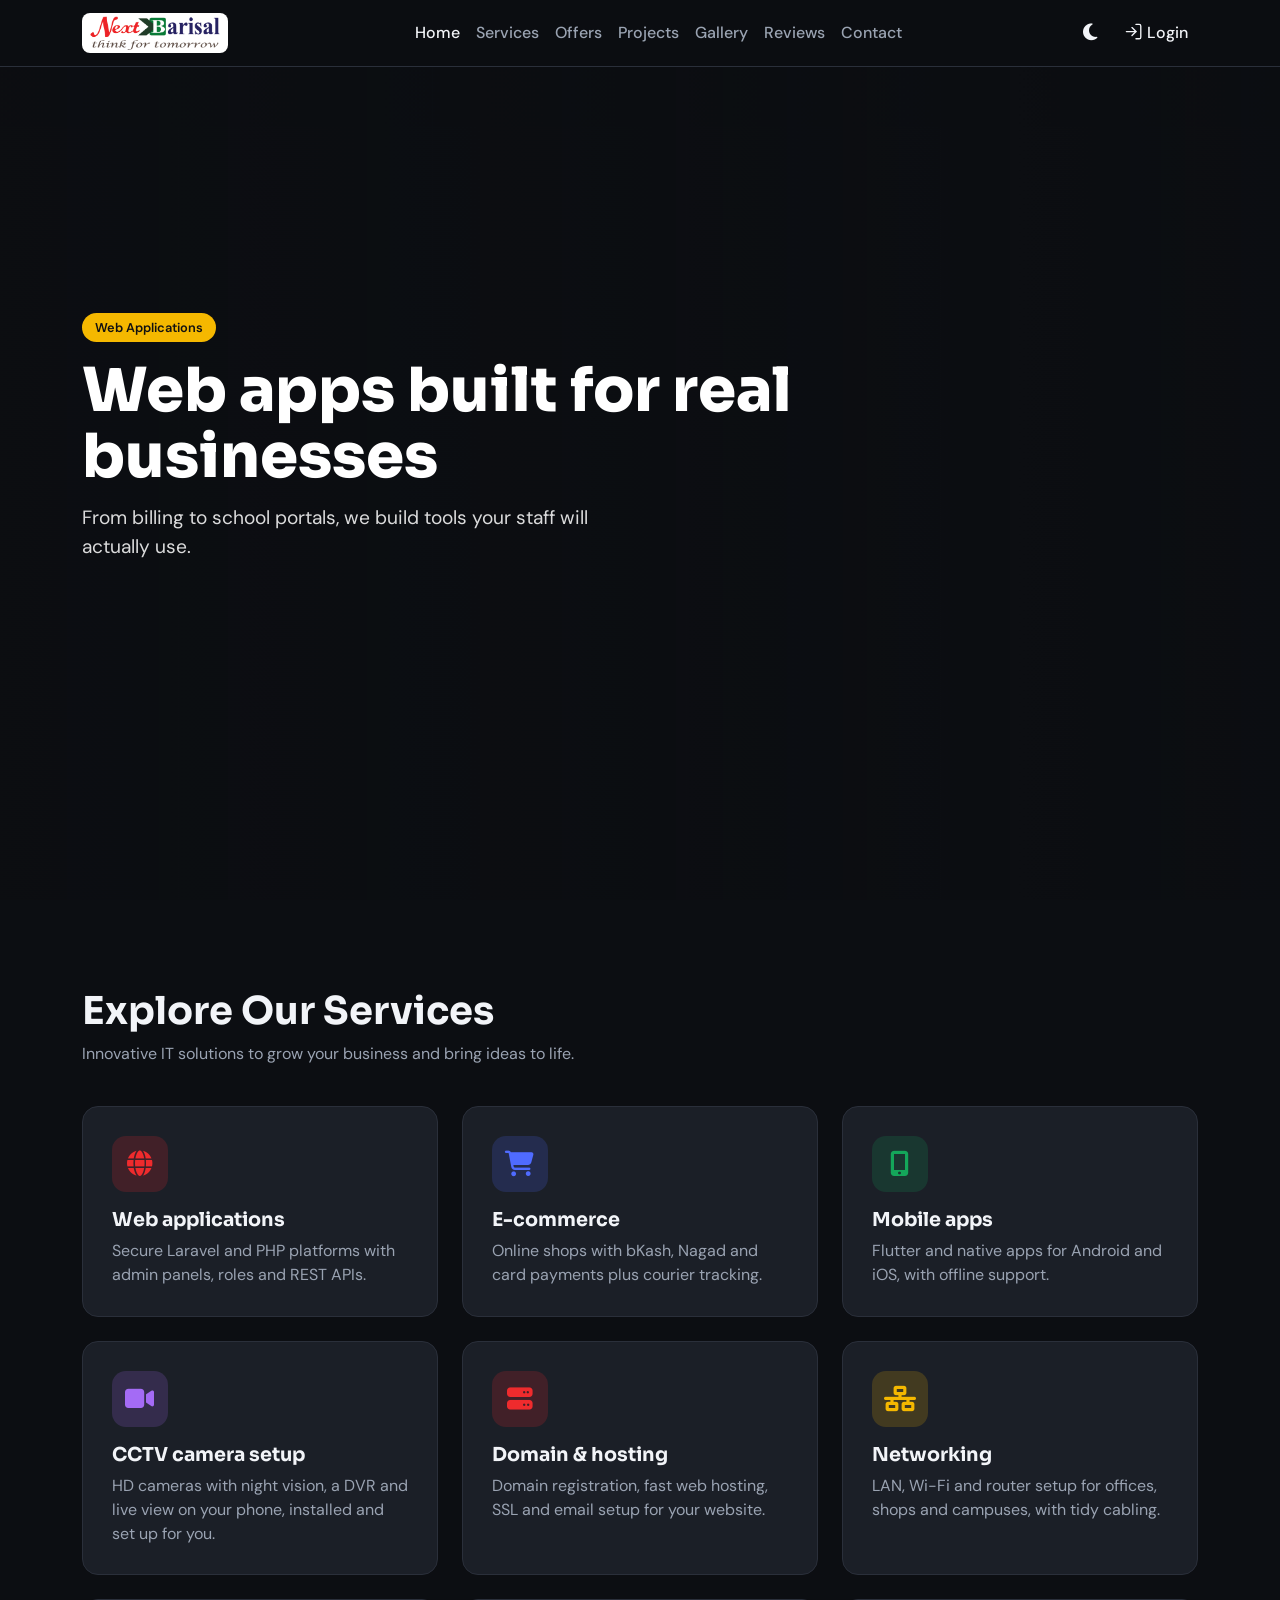
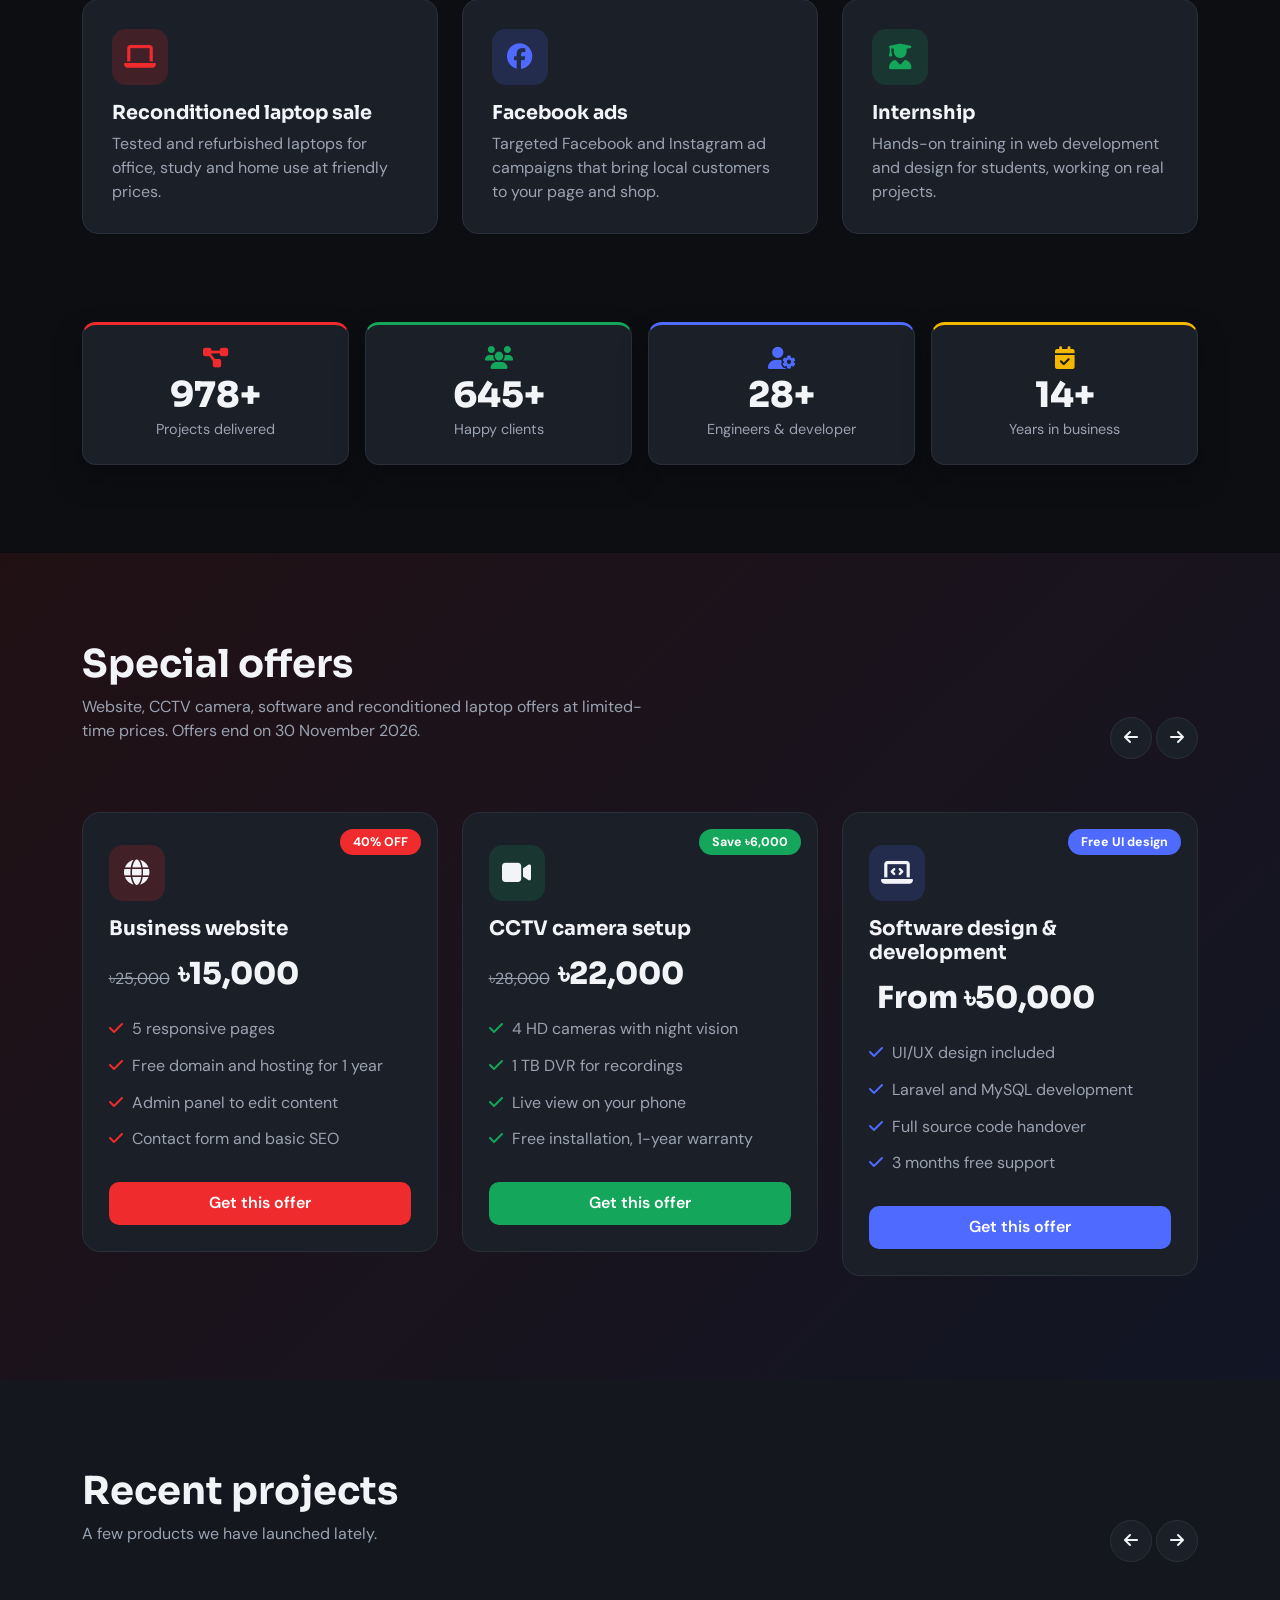
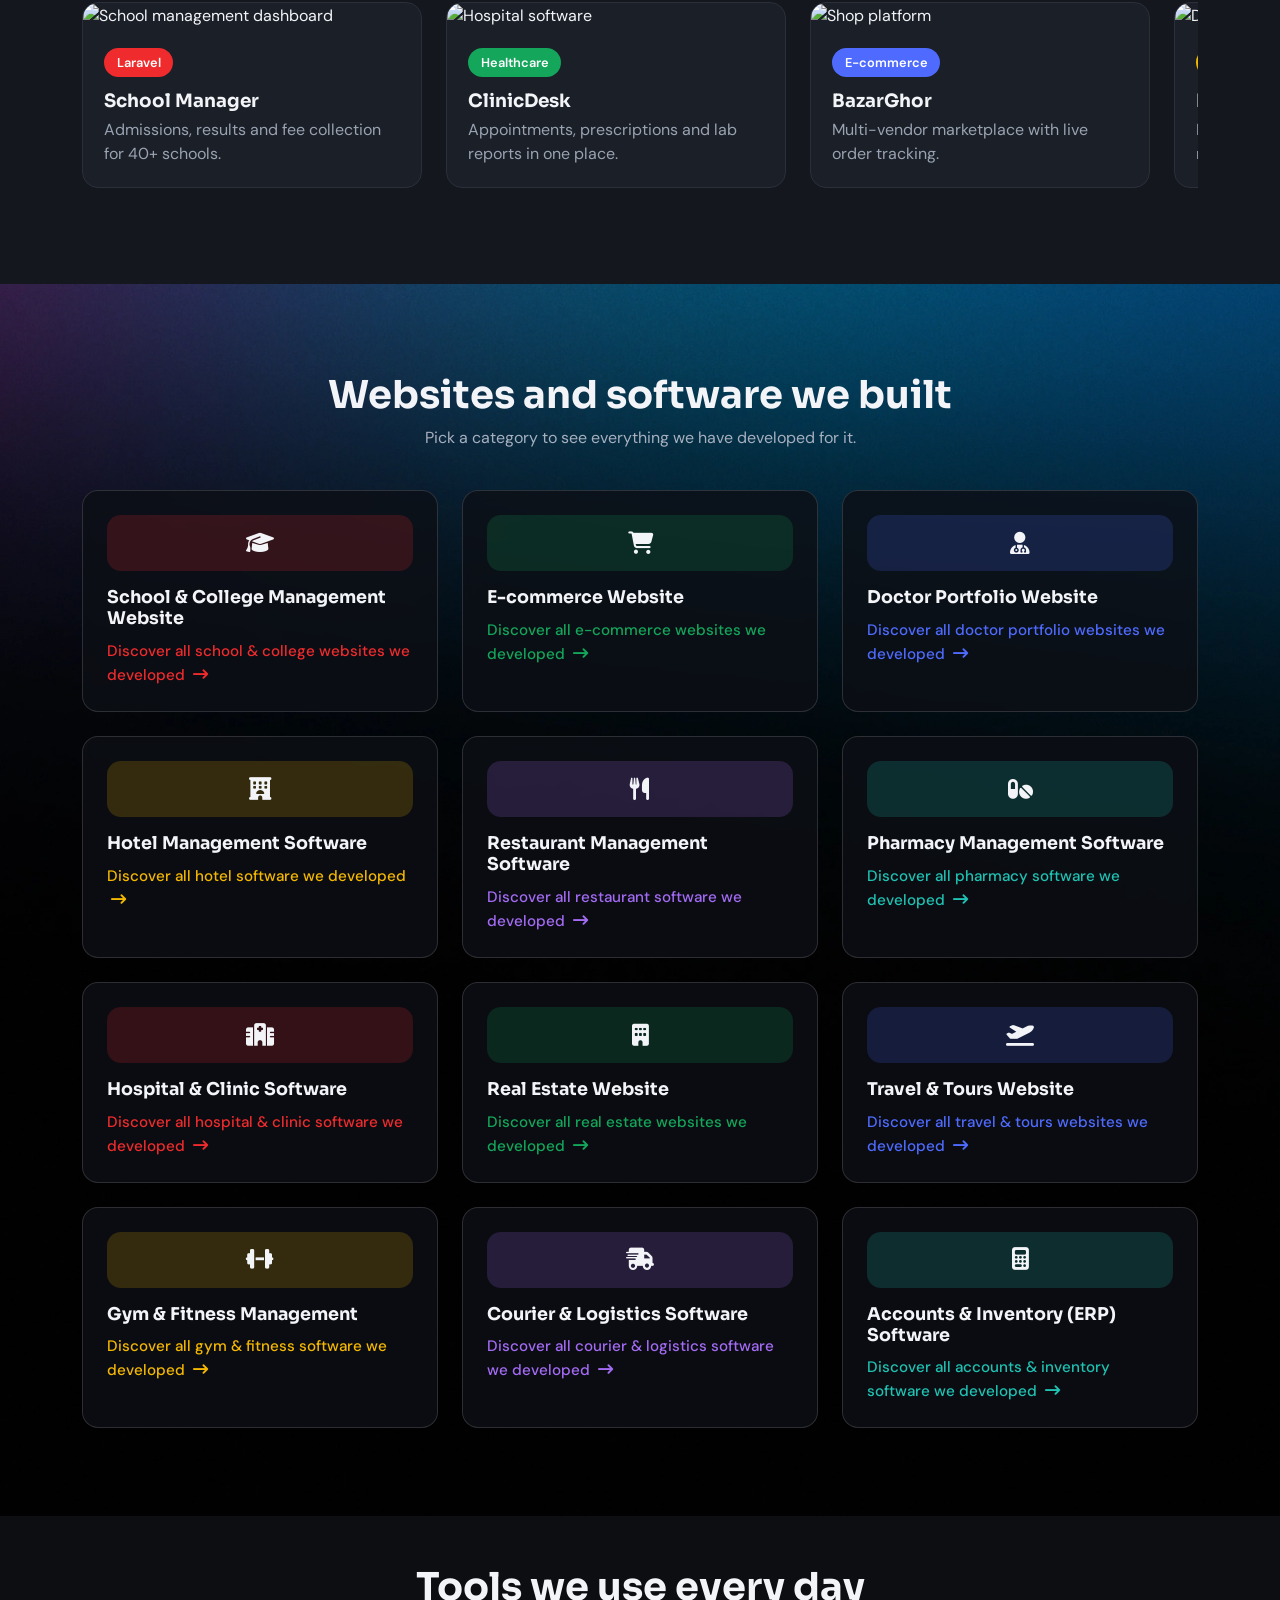
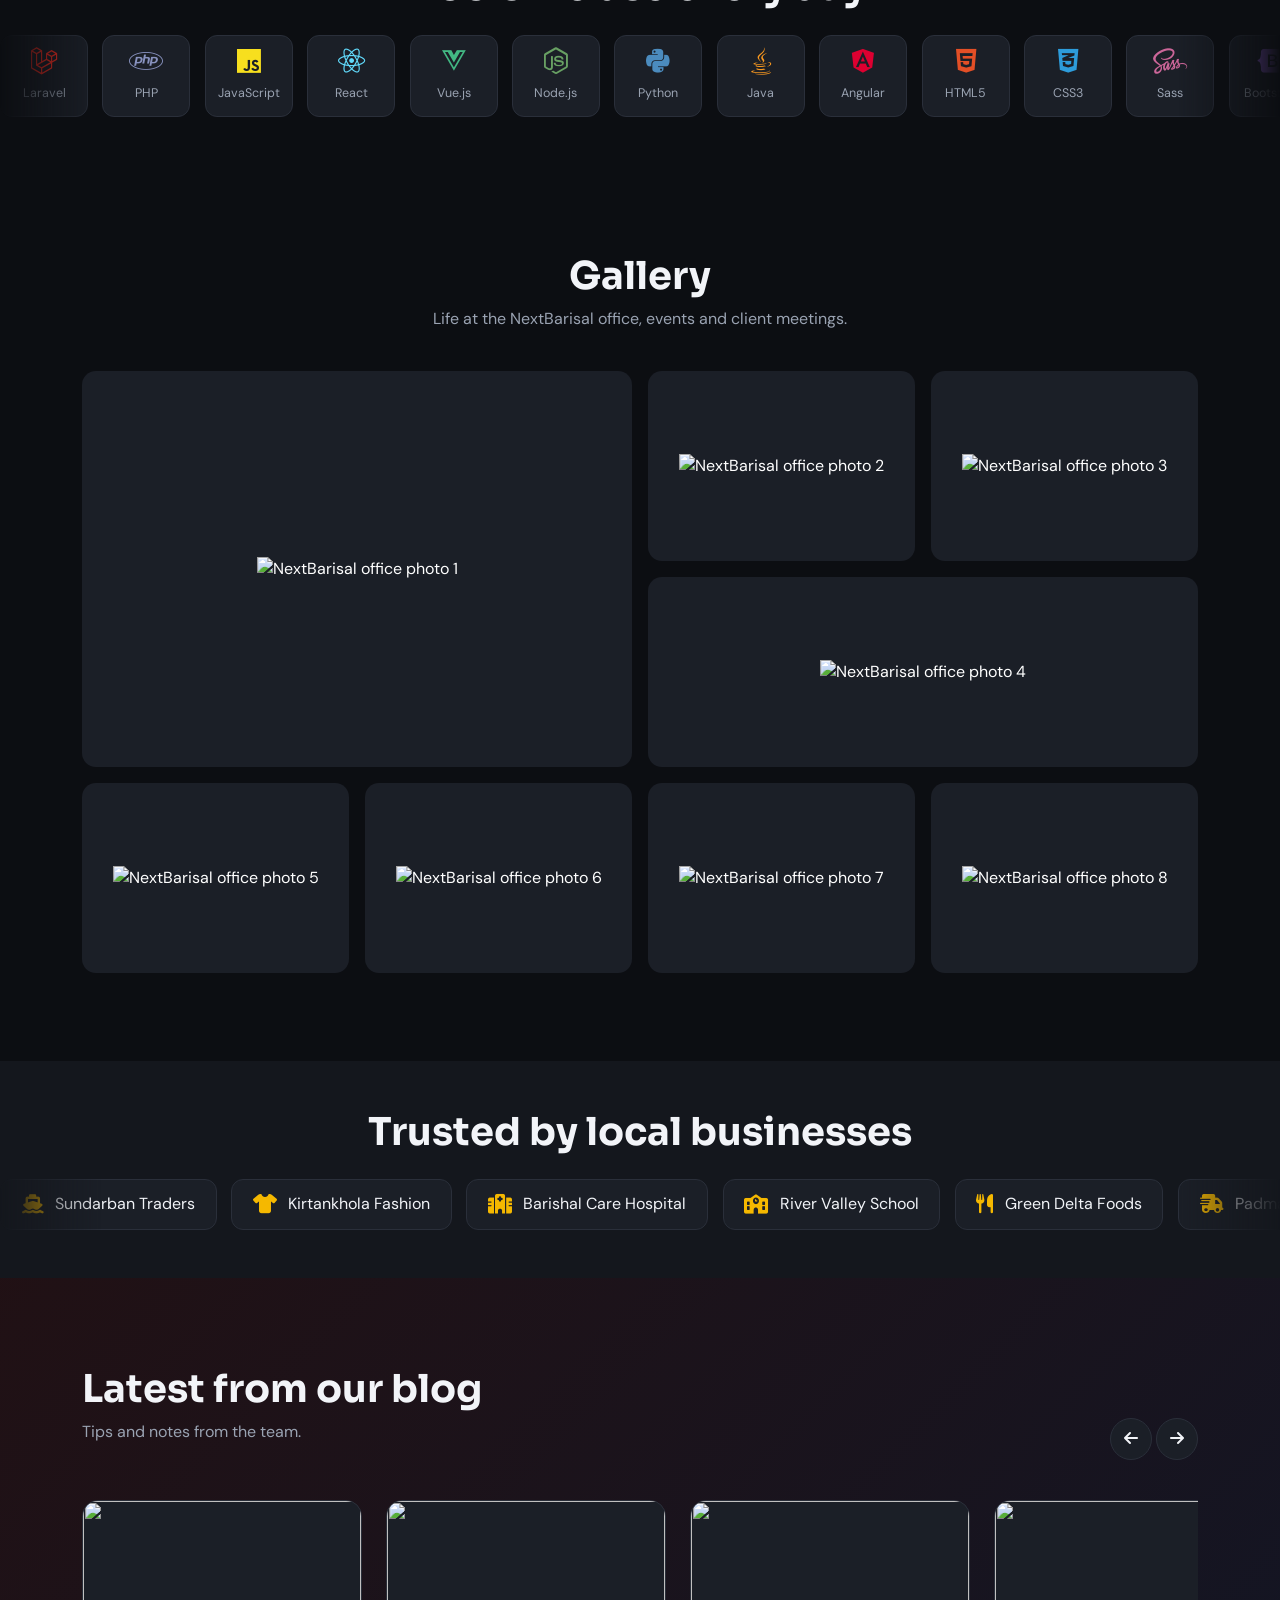
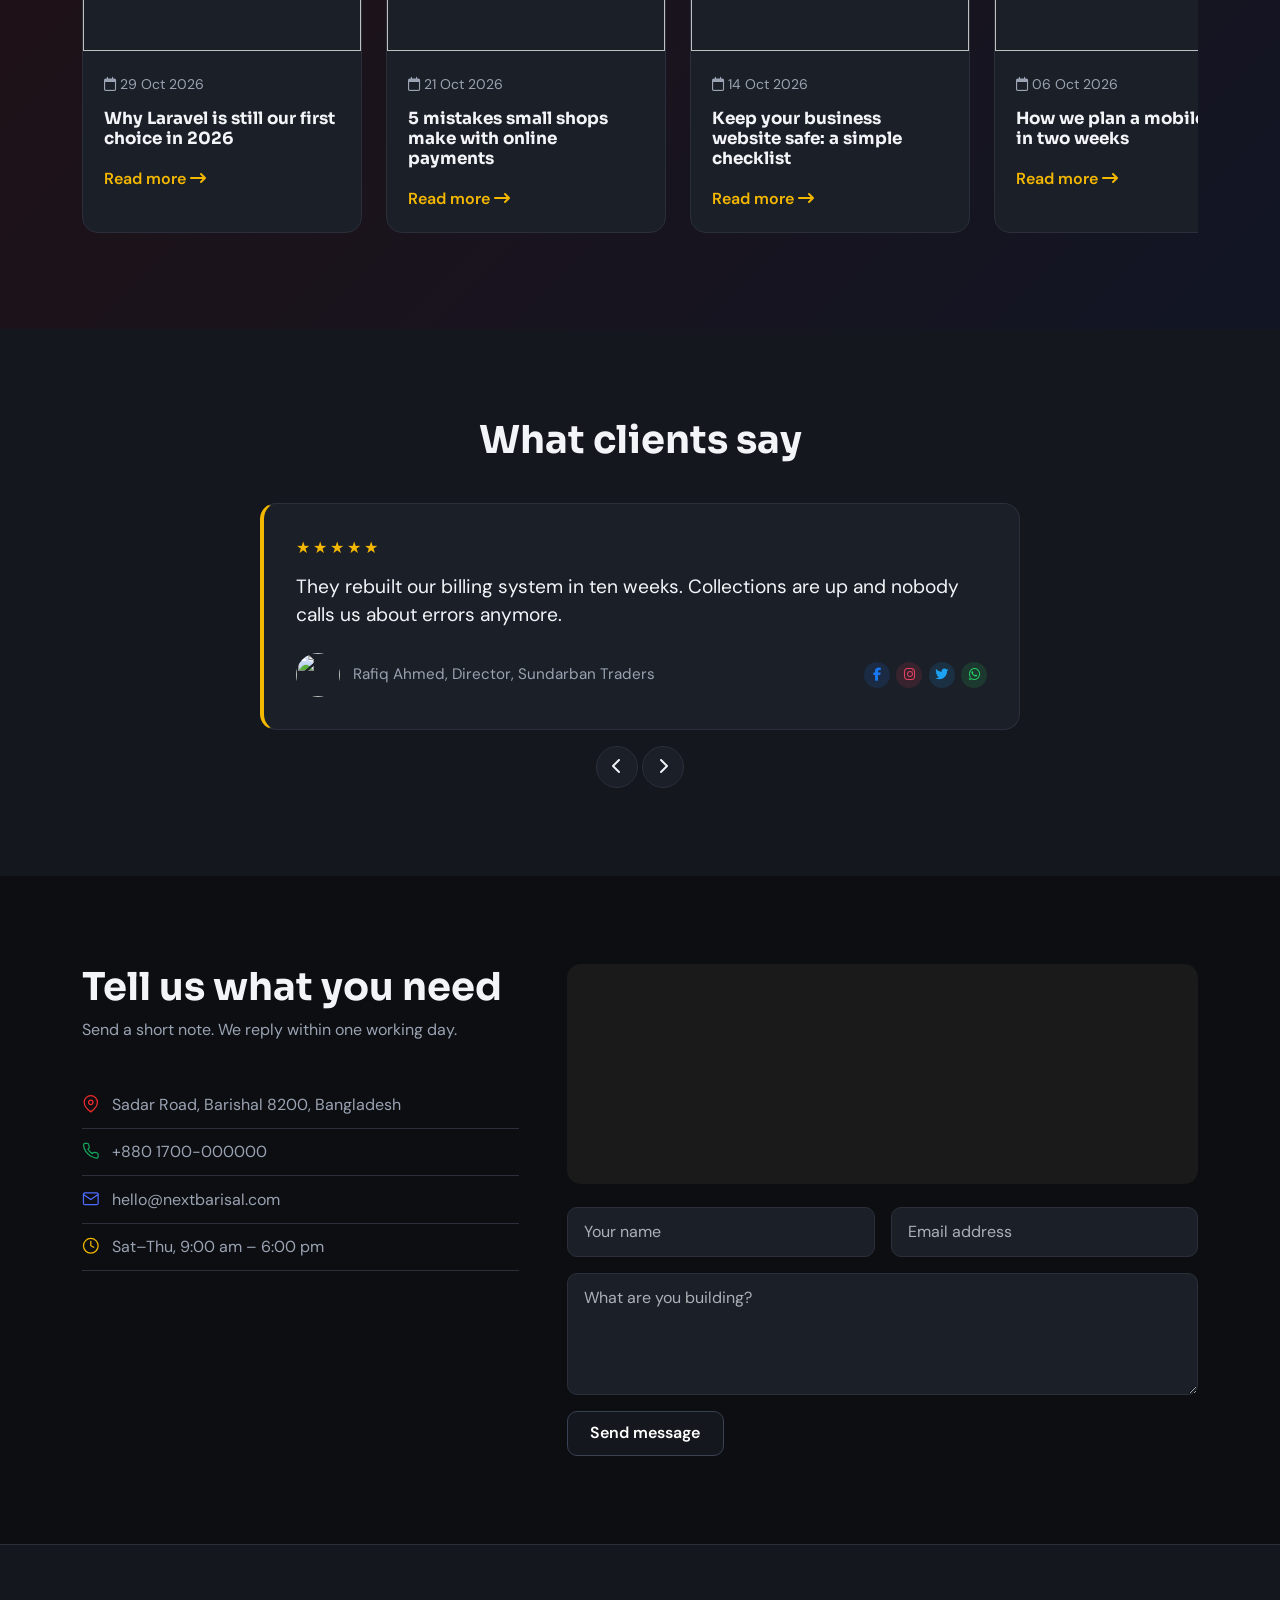
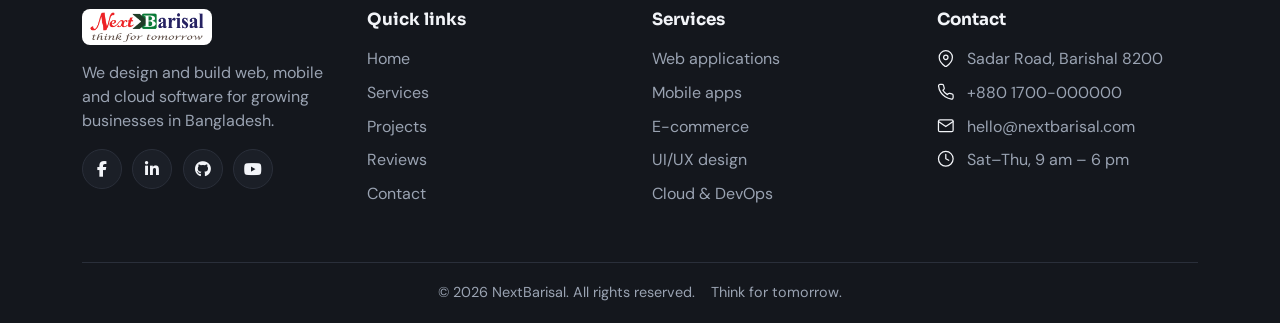
==== commit e05cc78e: "project and devloper section done" ====
--- a/index.html
+++ b/index.html
@@ -249,19 +249,19 @@
     <div class="container">
       <div class="row g-3 text-center">
         <div class="col-6 col-md-3">
-          <div class="stat s-red"><i class="fa-solid fa-diagram-project"></i><b data-count="120">0</b><span>Projects
+          <div class="stat s-red"><i class="fa-solid fa-diagram-project"></i><b data-count="978">0</b><span>Projects
               delivered</span></div>
         </div>
         <div class="col-6 col-md-3">
-          <div class="stat s-green"><i class="fa-solid fa-users"></i><b data-count="65">0</b><span>Happy clients</span>
+          <div class="stat s-green"><i class="fa-solid fa-users"></i><b data-count="645">0</b><span>Happy clients</span>
           </div>
         </div>
         <div class="col-6 col-md-3">
           <div class="stat s-blue"><i class="fa-solid fa-user-gear"></i><b data-count="28">0</b><span>Engineers &amp;
-              designers</span></div>
+              developer</span></div>
         </div>
         <div class="col-6 col-md-3">
-          <div class="stat s-yellow"><i class="fa-solid fa-calendar-check"></i><b data-count="9">0</b><span>Years in
+          <div class="stat s-yellow"><i class="fa-solid fa-calendar-check"></i><b data-count="14">0</b><span>Years in
               business</span></div>
         </div>
       </div>
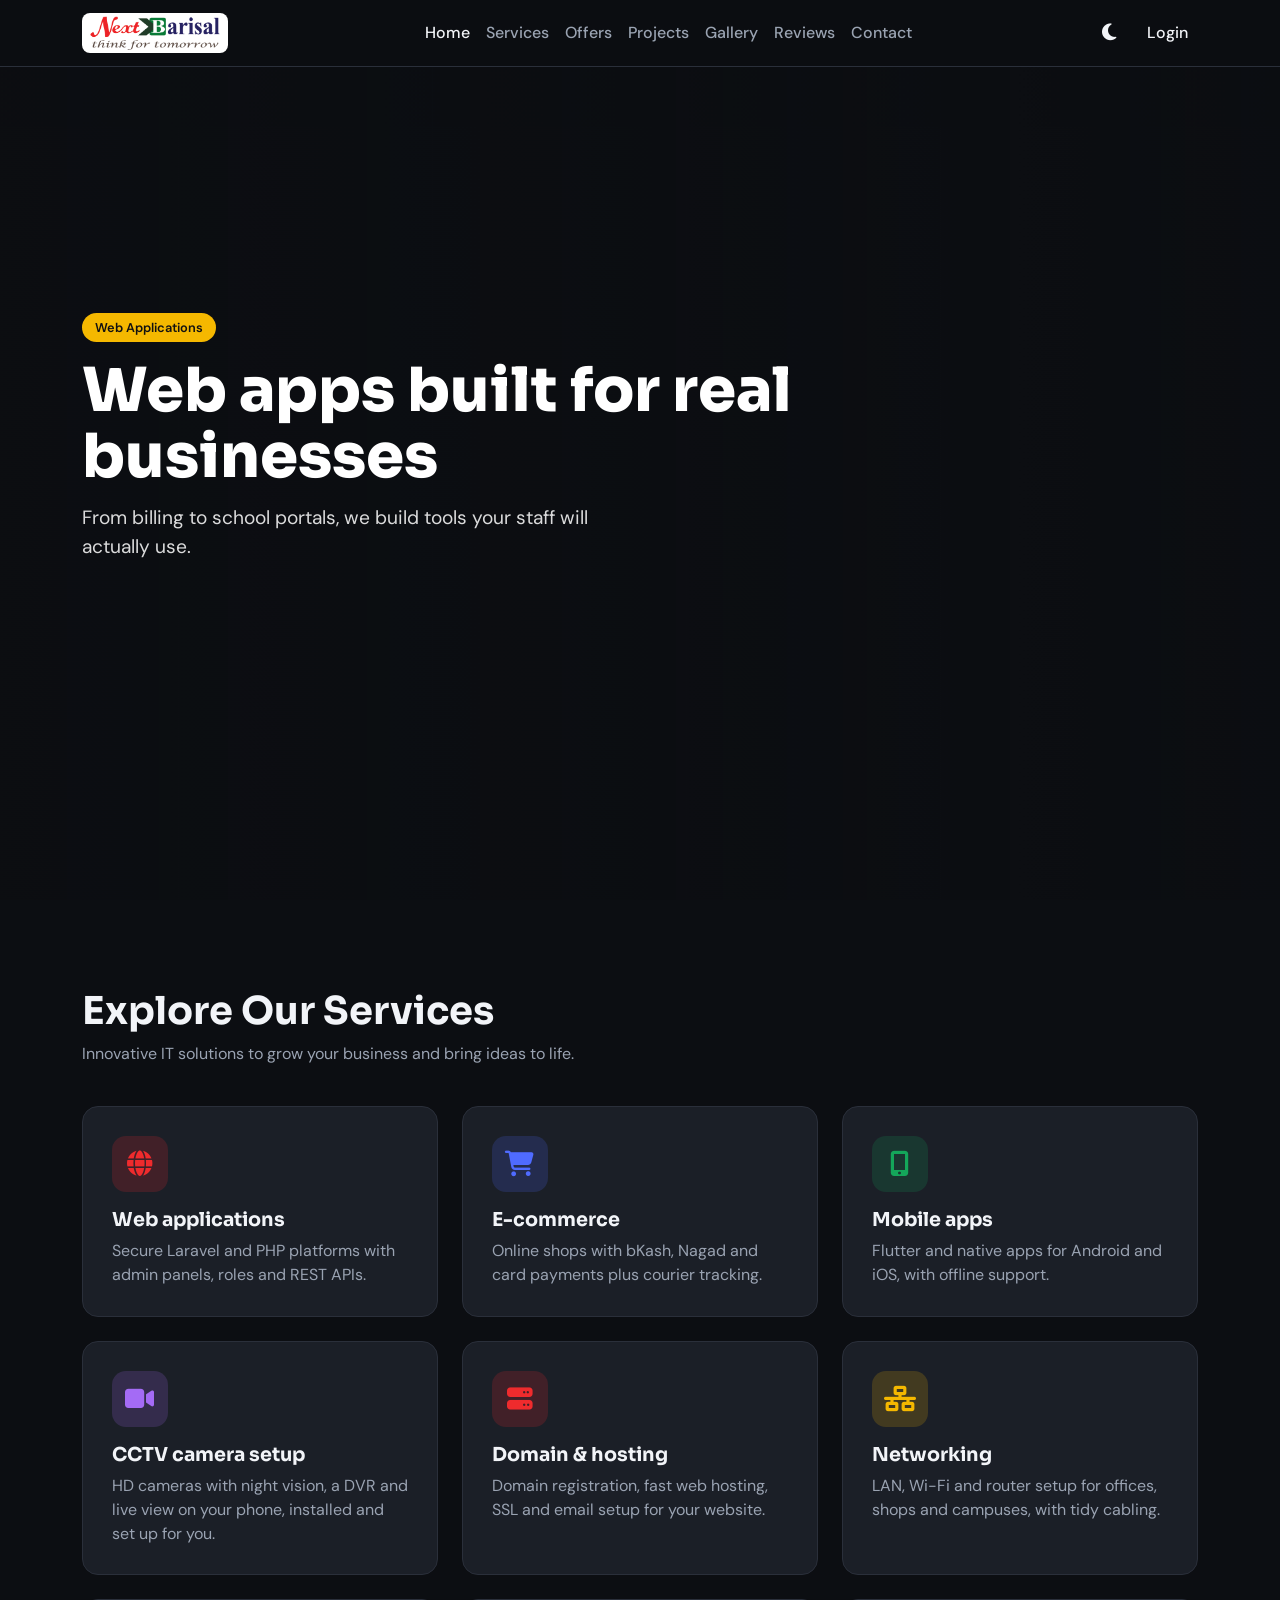
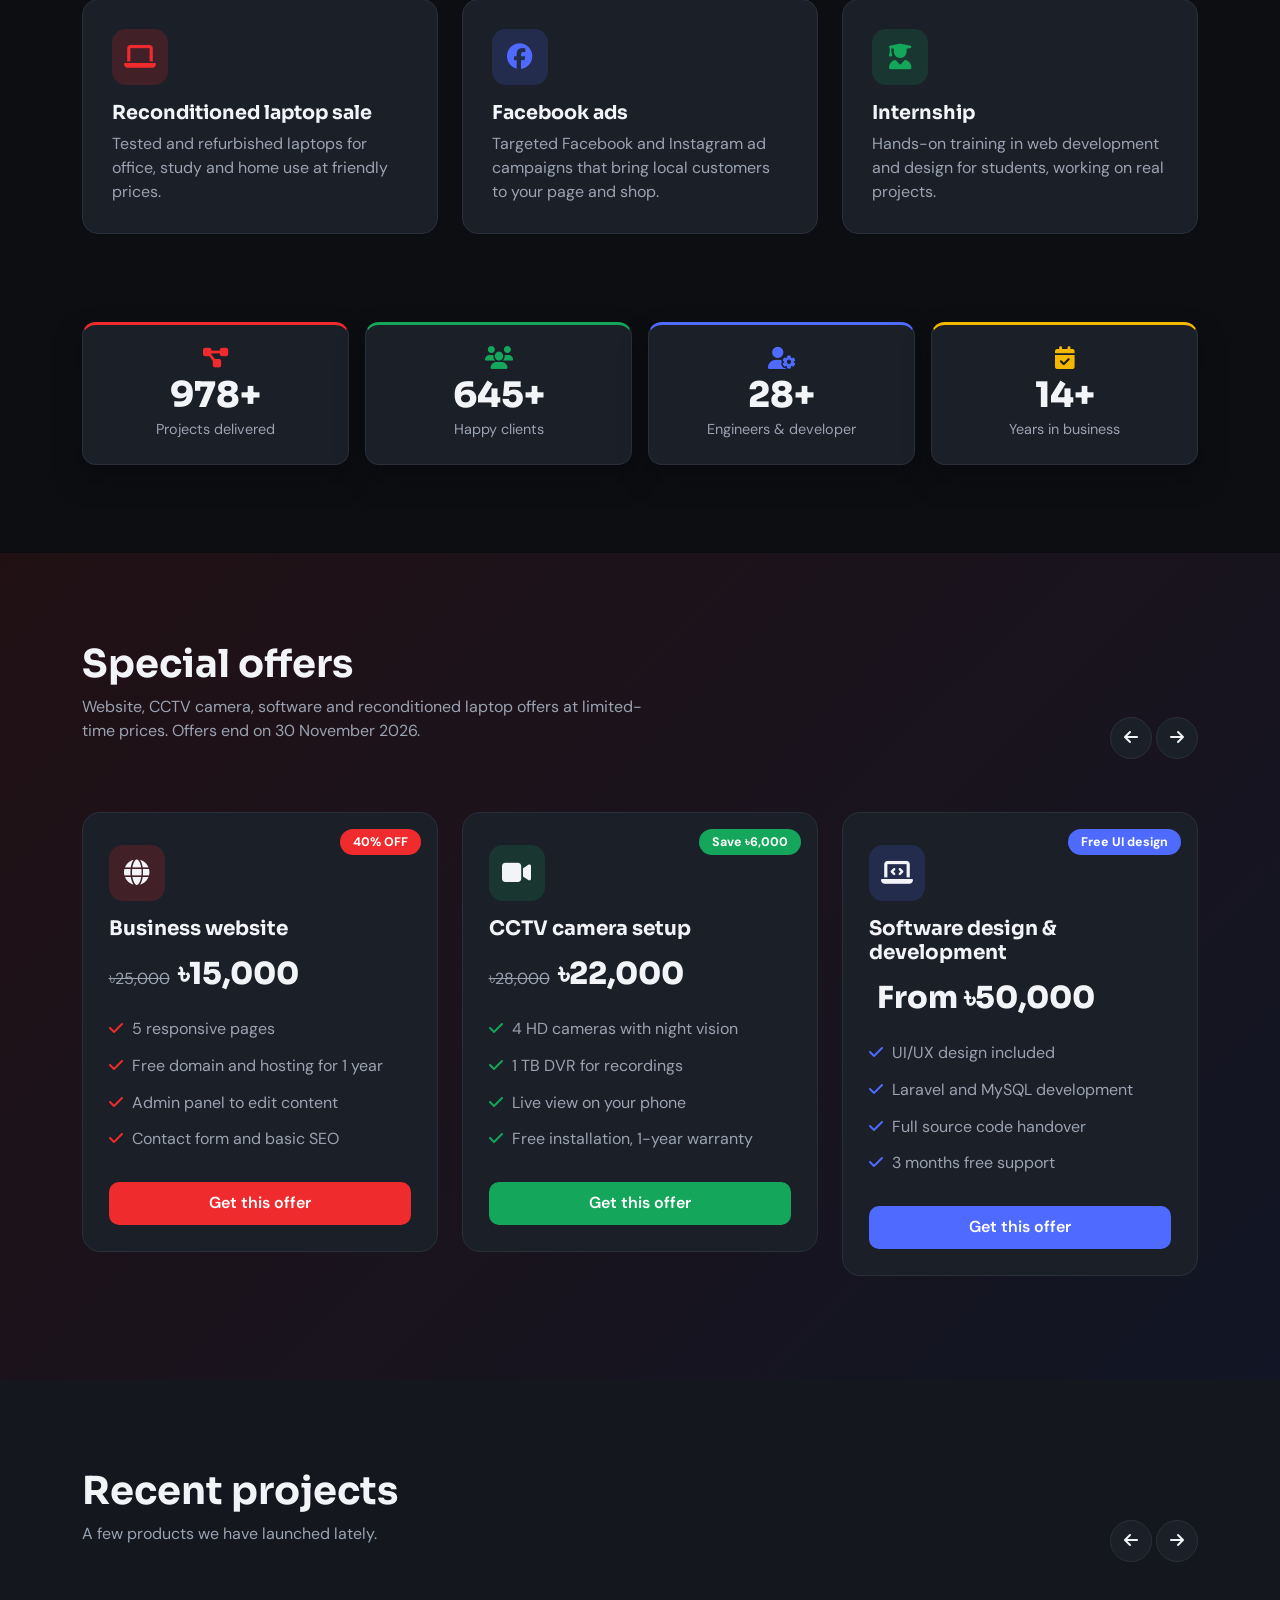
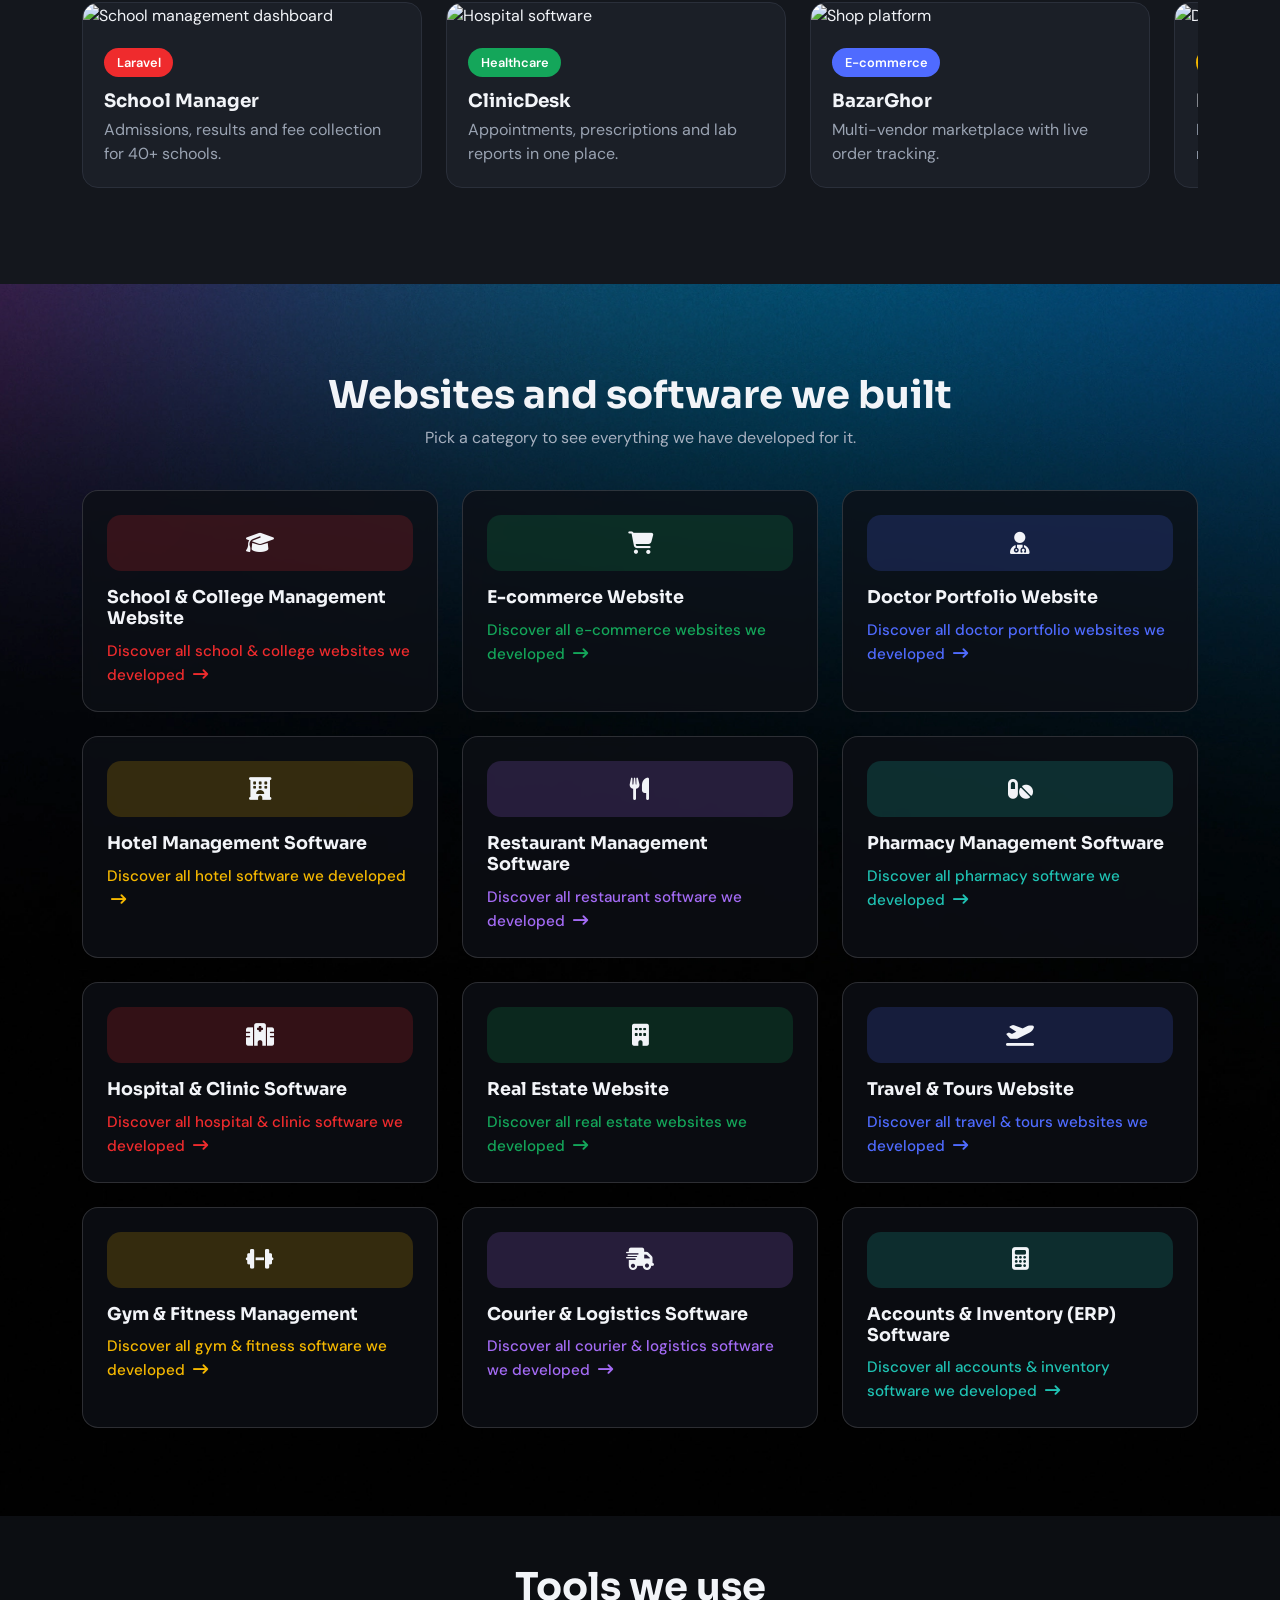
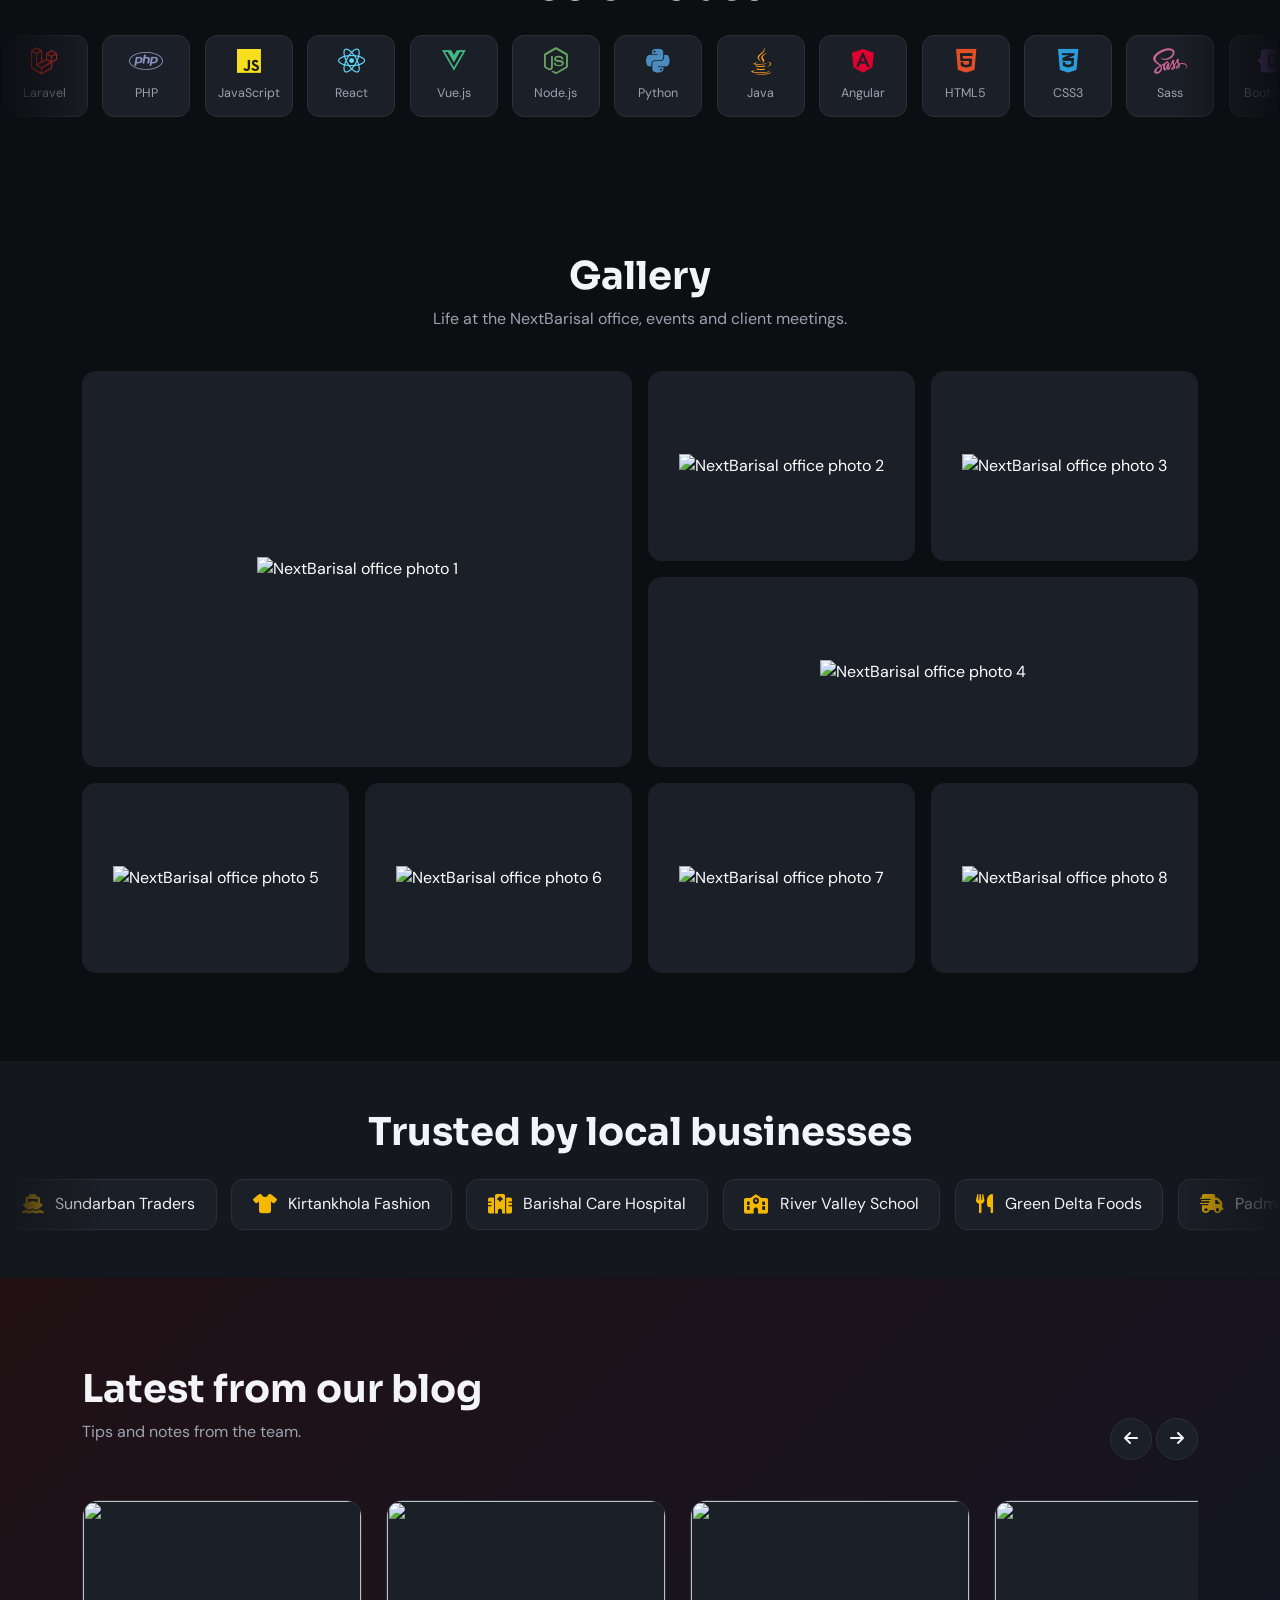
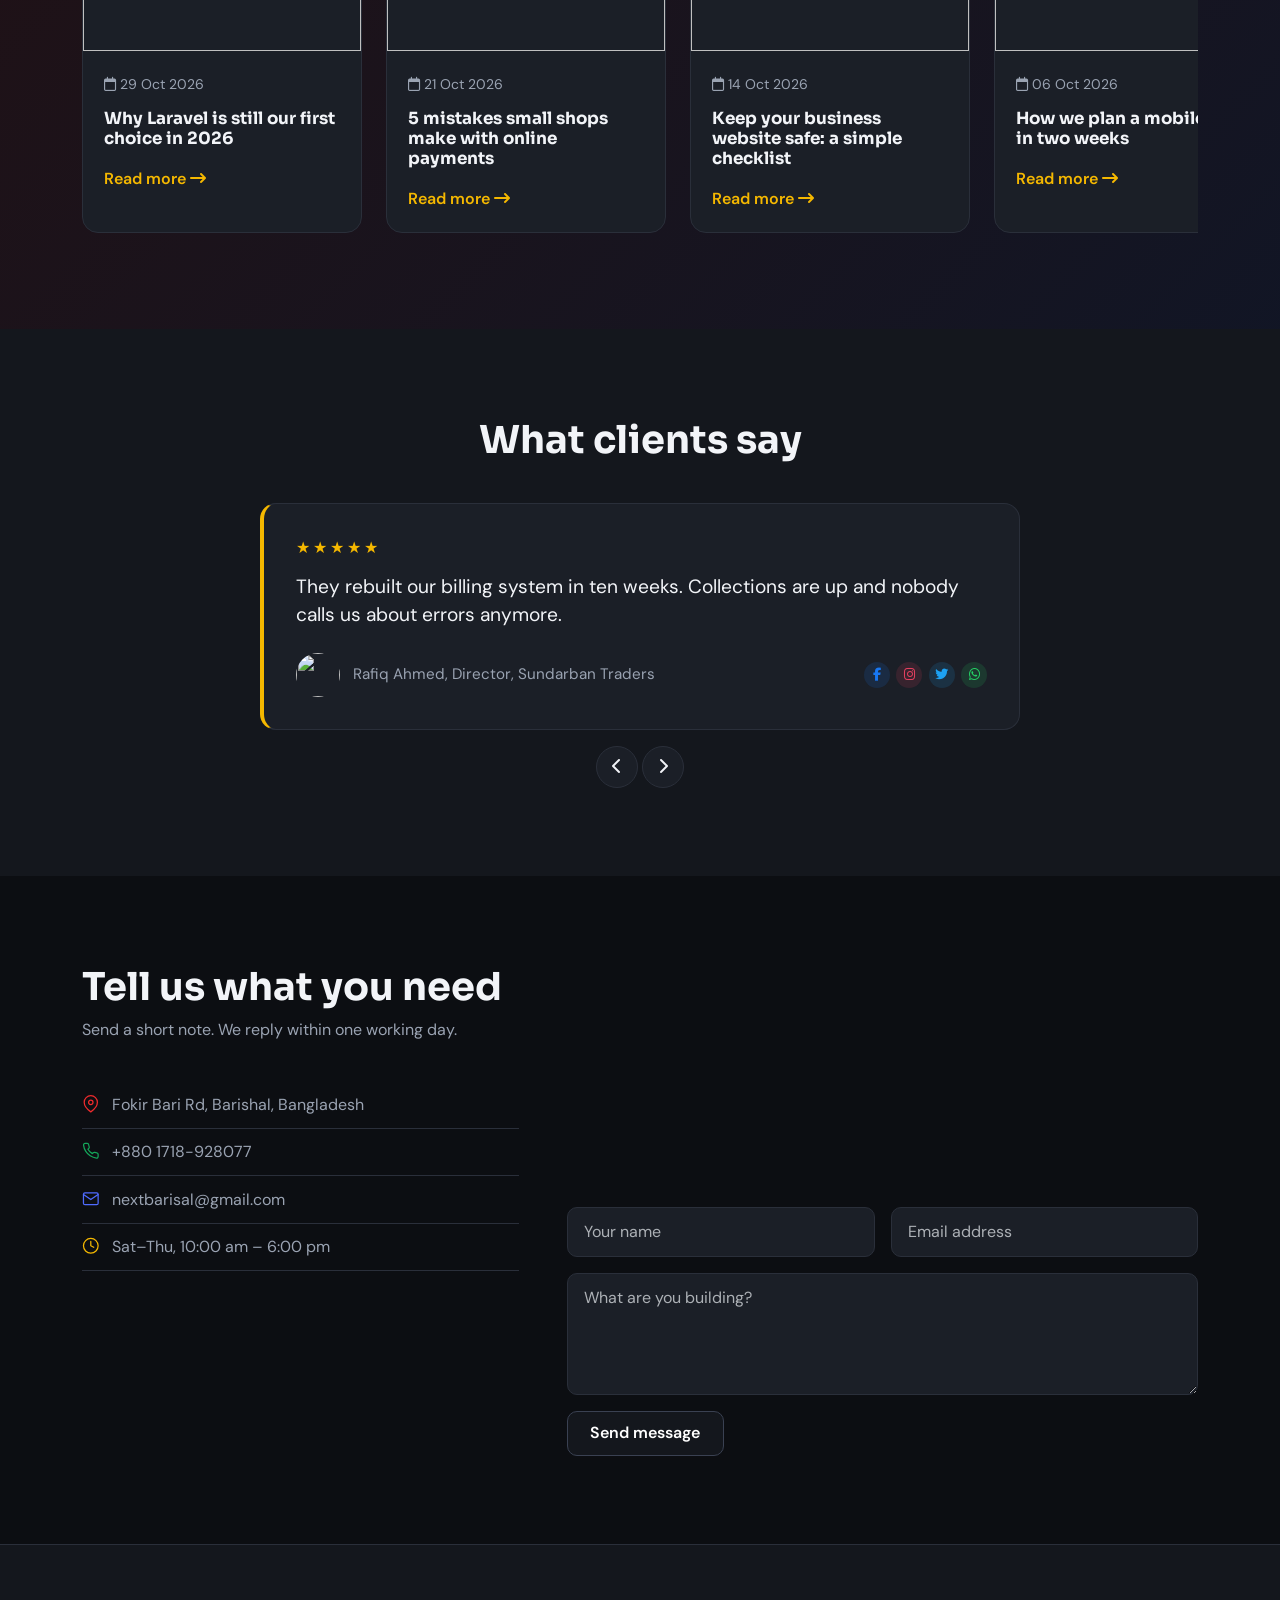
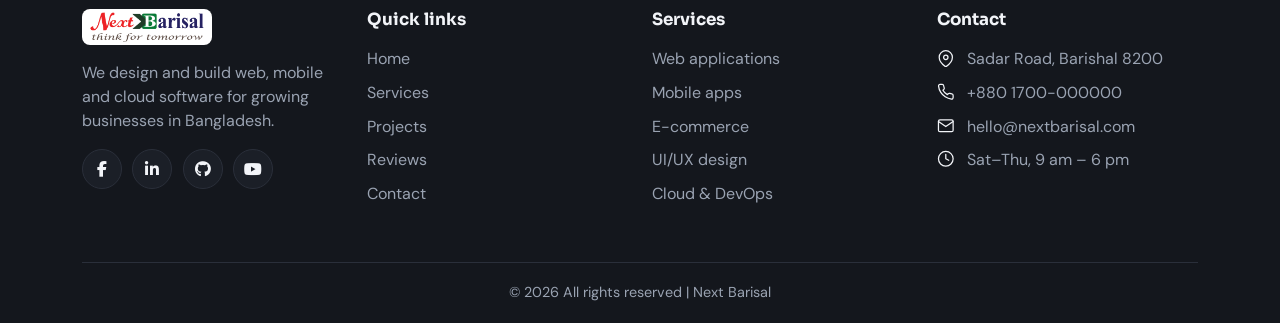
==== commit e78cf525: "style some section" ====
--- a/index.html
+++ b/index.html
@@ -44,12 +44,8 @@
       <div class="d-flex align-items-center gap-2 ms-auto ms-lg-0">
         <button id="themeBtn" class="btn btn-plain" aria-label="Toggle dark and light mode"><i
             class="fa-solid fa-moon"></i></button>
-        <button class="btn btn-plain" data-bs-toggle="modal" data-bs-target="#loginModal" aria-label="Login"><svg
-            class="ic" viewBox="0 0 24 24" aria-hidden="true">
-            <path d="M15 3h4a2 2 0 0 1 2 2v14a2 2 0 0 1-2 2h-4" />
-            <polyline points="10 17 15 12 10 7" />
-            <line x1="15" y1="12" x2="3" y2="12" />
-          </svg><span class="d-none d-sm-inline ms-1">Login</span></button>
+        <button class="btn btn-plain" data-bs-toggle="modal" data-bs-target="#loginModal" aria-label="Login">
+          <span class="d-none d-sm-inline ms-1">Login</span></button>
         <button class="navbar-toggler" data-bs-toggle="offcanvas" data-bs-target="#menu" aria-controls="menu"
           aria-label="Open menu"><i class="fa-solid fa-bars"></i></button>
       </div>
@@ -62,114 +58,123 @@
       data-bs-pause="false">
       <div class="carousel-inner">
 
-  <!-- 1. Web Applications -->
-  <div class="carousel-item active">
-    <div class="hero-bg" style="--img:url('https://images.unsplash.com/photo-1517694712202-14dd9538aa97?w=1600&q=70')"></div>
-    <div class="hero-wrap">
-      <div class="container">
-        <span class="chip c-yellow">Web Applications</span>
-        <h2 class="hero-title">Web apps built for real businesses</h2>
-        <p class="hero-text">From billing to school portals, we build tools your staff will actually use.</p>
-      </div>
-    </div>
-  </div>
-    <!-- 2. Networking -->
-  <div class="carousel-item">
-    <div class="hero-bg" style="--img:url('https://images.unsplash.com/photo-1544197150-b99a580bb7a8?w=1600&q=70')"></div>
-    <div class="hero-wrap">
-      <div class="container">
-        <span class="chip c-blue">Networking</span>
-        <h2 class="hero-title">Stable networks, no downtime</h2>
-        <p class="hero-text">LAN, Wi-Fi and router setup so your office stays connected all day.</p>
-      </div>
-    </div>
-  </div>
-  <!-- 3. Mobile Apps -->
-  <div class="carousel-item">
-    <div class="hero-bg" style="--img:url('https://images.unsplash.com/photo-1512941937669-90a1b58e7e9c?w=1600&q=70')"></div>
-    <div class="hero-wrap">
-      <div class="container">
-        <span class="chip c-blue">Mobile Apps</span>
-        <h2 class="hero-title">Your business in every pocket</h2>
-        <p class="hero-text">Fast, easy Android and iOS apps that keep your customers connected.</p>
-      </div>
-    </div>
-  </div>
-
-  <!-- 4. CCTV Camera Setup -->
-  <div class="carousel-item">
-    <div class="hero-bg" style="--img:url('https://images.unsplash.com/photo-1557597774-9d273605dfa9?w=1600&q=70')"></div>
-    <div class="hero-wrap">
-      <div class="container">
-        <span class="chip c-red">CCTV Setup</span>
-        <h2 class="hero-title">Keep watch, day and night</h2>
-        <p class="hero-text">Professional CCTV installation with remote viewing for your home, shop or office.</p>
-      </div>
-    </div>
-  </div>
-
-  <!-- 5. Domain & Hosting -->
-  <div class="carousel-item">
-    <div class="hero-bg" style="--img:url('https://images.unsplash.com/photo-1558494949-ef010cbdcc31?w=1600&q=70')"></div>
-    <div class="hero-wrap">
-      <div class="container">
-        <span class="chip c-purple">Domain &amp; Hosting</span>
-        <h2 class="hero-title">Get your business online</h2>
-        <p class="hero-text">Your own domain name and fast, reliable hosting with friendly support.</p>
-      </div>
-    </div>
-  </div>
-   <!-- 6. E-commerce -->
-  <div class="carousel-item">
-    <div class="hero-bg" style="--img:url('https://images.unsplash.com/photo-1556740738-b6a63e27c4df?w=1600&q=80')"></div>
-    <div class="hero-wrap">
-      <div class="container">
-        <span class="chip c-green">E-commerce</span>
-        <h2 class="hero-title">Launch your online store</h2>
-        <p class="hero-text">Product pages, secure checkout and order management, ready to start selling.</p>
-      </div>
-    </div>
-  </div>
-
-
-
-  <!-- 7. Reconditioned Laptop Sale -->
-  <div class="carousel-item">
-    <div class="hero-bg" style="--img:url('https://images.unsplash.com/photo-1496181133206-80ce9b88a853?w=1600&q=70')"></div>
-    <div class="hero-wrap">
-      <div class="container">
-        <span class="chip c-yellow">Laptop Sale</span>
-        <h2 class="hero-title">Quality laptops at smart prices</h2>
-        <p class="hero-text">Tested, reconditioned laptops with warranty, perfect for students and offices.</p>
-      </div>
-    </div>
-  </div>
-
-  <!-- 8. Facebook Ads -->
-  <div class="carousel-item">
-    <div class="hero-bg" style="--img:url('https://images.unsplash.com/photo-1432888622747-4eb9a8efeb07?w=1600&q=70')"></div>
-    <div class="hero-wrap">
-      <div class="container">
-        <span class="chip c-red">Facebook Ads</span>
-        <h2 class="hero-title">Reach customers who are ready to buy</h2>
-        <p class="hero-text">Targeted ad campaigns that bring more messages, more leads and more sales.</p>
-      </div>
-    </div>
-  </div>
-
-  <!-- 9. Internship -->
-  <div class="carousel-item">
-    <div class="hero-bg" style="--img:url('https://images.unsplash.com/photo-1522202176988-66273c2fd55f?w=1600&q=70')"></div>
-    <div class="hero-wrap">
-      <div class="container">
-        <span class="chip c-green">Internship</span>
-        <h2 class="hero-title">Start your tech career with us</h2>
-        <p class="hero-text">Learn on real projects with experienced mentors and build skills employers want.</p>
-      </div>
-    </div>
-  </div>
-
-</div>
+        <!-- 1. Web Applications -->
+        <div class="carousel-item active">
+          <div class="hero-bg"
+            style="--img:url('https://images.unsplash.com/photo-1517694712202-14dd9538aa97?w=1600&q=70')"></div>
+          <div class="hero-wrap">
+            <div class="container">
+              <span class="chip c-yellow">Web Applications</span>
+              <h2 class="hero-title">Web apps built for real businesses</h2>
+              <p class="hero-text">From billing to school portals, we build tools your staff will actually use.</p>
+            </div>
+          </div>
+        </div>
+        <!-- 2. Networking -->
+        <div class="carousel-item">
+          <div class="hero-bg"
+            style="--img:url('https://images.unsplash.com/photo-1544197150-b99a580bb7a8?w=1600&q=70')"></div>
+          <div class="hero-wrap">
+            <div class="container">
+              <span class="chip c-blue">Networking</span>
+              <h2 class="hero-title">Stable networks, no downtime</h2>
+              <p class="hero-text">LAN, Wi-Fi and router setup so your office stays connected all day.</p>
+            </div>
+          </div>
+        </div>
+        <!-- 3. Mobile Apps -->
+        <div class="carousel-item">
+          <div class="hero-bg"
+            style="--img:url('https://images.unsplash.com/photo-1512941937669-90a1b58e7e9c?w=1600&q=70')"></div>
+          <div class="hero-wrap">
+            <div class="container">
+              <span class="chip c-blue">Mobile Apps</span>
+              <h2 class="hero-title">Your business in every pocket</h2>
+              <p class="hero-text">Fast, easy Android and iOS apps that keep your customers connected.</p>
+            </div>
+          </div>
+        </div>
+
+        <!-- 4. CCTV Camera Setup -->
+        <div class="carousel-item">
+          <div class="hero-bg"
+            style="--img:url('https://images.unsplash.com/photo-1557597774-9d273605dfa9?w=1600&q=70')"></div>
+          <div class="hero-wrap">
+            <div class="container">
+              <span class="chip c-red">CCTV Setup</span>
+              <h2 class="hero-title">Keep watch, day and night</h2>
+              <p class="hero-text">Professional CCTV installation with remote viewing for your home, shop or office.</p>
+            </div>
+          </div>
+        </div>
+
+        <!-- 5. Domain & Hosting -->
+        <div class="carousel-item">
+          <div class="hero-bg"
+            style="--img:url('https://images.unsplash.com/photo-1558494949-ef010cbdcc31?w=1600&q=70')"></div>
+          <div class="hero-wrap">
+            <div class="container">
+              <span class="chip c-purple">Domain &amp; Hosting</span>
+              <h2 class="hero-title">Get your business online</h2>
+              <p class="hero-text">Your own domain name and fast, reliable hosting with friendly support.</p>
+            </div>
+          </div>
+        </div>
+        <!-- 6. E-commerce -->
+        <div class="carousel-item">
+          <div class="hero-bg"
+            style="--img:url('https://images.unsplash.com/photo-1556740738-b6a63e27c4df?w=1600&q=80')"></div>
+          <div class="hero-wrap">
+            <div class="container">
+              <span class="chip c-green">E-commerce</span>
+              <h2 class="hero-title">Launch your online store</h2>
+              <p class="hero-text">Product pages, secure checkout and order management, ready to start selling.</p>
+            </div>
+          </div>
+        </div>
+
+
+
+        <!-- 7. Reconditioned Laptop Sale -->
+        <div class="carousel-item">
+          <div class="hero-bg"
+            style="--img:url('https://images.unsplash.com/photo-1496181133206-80ce9b88a853?w=1600&q=70')"></div>
+          <div class="hero-wrap">
+            <div class="container">
+              <span class="chip c-yellow">Laptop Sale</span>
+              <h2 class="hero-title">Quality laptops at smart prices</h2>
+              <p class="hero-text">Tested, reconditioned laptops with warranty, perfect for students and offices.</p>
+            </div>
+          </div>
+        </div>
+
+        <!-- 8. Facebook Ads -->
+        <div class="carousel-item">
+          <div class="hero-bg"
+            style="--img:url('https://images.unsplash.com/photo-1432888622747-4eb9a8efeb07?w=1600&q=70')"></div>
+          <div class="hero-wrap">
+            <div class="container">
+              <span class="chip c-red">Facebook Ads</span>
+              <h2 class="hero-title">Reach customers who are ready to buy</h2>
+              <p class="hero-text">Targeted ad campaigns that bring more messages, more leads and more sales.</p>
+            </div>
+          </div>
+        </div>
+
+        <!-- 9. Internship -->
+        <div class="carousel-item">
+          <div class="hero-bg"
+            style="--img:url('https://images.unsplash.com/photo-1522202176988-66273c2fd55f?w=1600&q=70')"></div>
+          <div class="hero-wrap">
+            <div class="container">
+              <span class="chip c-green">Internship</span>
+              <h2 class="hero-title">Start your tech career with us</h2>
+              <p class="hero-text">Learn on real projects with experienced mentors and build skills employers want.</p>
+            </div>
+          </div>
+        </div>
+
+      </div>
     </div>
   </header>
 
@@ -513,7 +518,7 @@
   <section id="stack" class="py-5">
     <div class="container">
       <div class="head text-center mb-4">
-        <h2>Tools we use every day</h2>
+        <h2>Tools we use</h2>
       </div>
     </div>
     <div class="marquee" data-speed="45">
@@ -752,24 +757,25 @@
             <li><svg class="ic s-red" viewBox="0 0 24 24" aria-hidden="true">
                 <path d="M21 10c0 7-9 13-9 13s-9-6-9-13a9 9 0 0 1 18 0z" />
                 <circle cx="12" cy="10" r="3" />
-              </svg> Sadar Road, Barishal 8200, Bangladesh</li>
+              </svg> Fokir Bari Rd, Barishal, Bangladesh</li>
             <li><svg class="ic s-green" viewBox="0 0 24 24" aria-hidden="true">
                 <path
                   d="M22 16.92v3a2 2 0 0 1-2.18 2 19.79 19.79 0 0 1-8.63-3.07 19.5 19.5 0 0 1-6-6 19.79 19.79 0 0 1-3.07-8.67A2 2 0 0 1 4.11 2h3a2 2 0 0 1 2 1.72 12.84 12.84 0 0 0 .7 2.81 2 2 0 0 1-.45 2.11L8.09 9.91a16 16 0 0 0 6 6l1.27-1.27a2 2 0 0 1 2.11-.45 12.84 12.84 0 0 0 2.81.7A2 2 0 0 1 22 16.92z" />
-              </svg> +880 1700-000000</li>
+              </svg> +880 1718-928077</li>
             <li><svg class="ic s-blue" viewBox="0 0 24 24" aria-hidden="true">
                 <path d="M4 4h16c1.1 0 2 .9 2 2v12c0 1.1-.9 2-2 2H4c-1.1 0-2-.9-2-2V6c0-1.1.9-2 2-2z" />
                 <polyline points="22,6 12,13 2,6" />
-              </svg> hello@nextbarisal.com</li>
+              </svg> nextbarisal@gmail.com</li>
             <li><svg class="ic s-yellow" viewBox="0 0 24 24" aria-hidden="true">
                 <circle cx="12" cy="12" r="10" />
                 <polyline points="12 6 12 12 16 14" />
-              </svg> Sat–Thu, 9:00 am – 6:00 pm</li>
+              </svg> Sat–Thu, 10:00 am – 6:00 pm</li>
           </ul>
         </div>
         <div class="col-lg-7">
-          <div class="mapwrap mb-3"><iframe title="Barishal map" loading="lazy"
-              src="https://www.openstreetmap.org/export/embed.html?bbox=90.33%2C22.68%2C90.40%2C22.73&layer=mapnik"></iframe>
+          <div class="mapwrap mb-3"><iframe title="Next Barisal Map" loading="lazy"
+              src="https://www.google.com/maps/embed?pb=!1m18!1m12!1m3!1d230.03852838746758!2d90.36897969609983!3d22.70531767272855!2m3!1f0!2f0!3f0!3m2!1i1024!2i768!4f13.1!3m3!1m2!1s0x37553405c9727fa7%3A0x42a133500ff3fde5!2sNext%20Barisal!5e0!3m2!1sen!2sbd!4v1793530347606!5m2!1sen!2sbd">
+            </iframe>
           </div>
           <form id="contactForm" class="row g-3" novalidate>
             <div class="col-md-6"><input class="form-control" placeholder="Your name" required></div>
@@ -845,8 +851,8 @@
     </div>
     <div class="copy">
       <div class="container d-flex flex-wrap justify-content-center text-center gap-2 gap-md-3">
-        <span>&copy; <span id="yr"></span> NextBarisal. All rights reserved.</span>
-        <span>Think for tomorrow.</span>
+        <span id="next">&copy; <span id="yr"></span> All rights reserved | Next Barisal</span>
+        
       </div>
     </div>
   </footer>
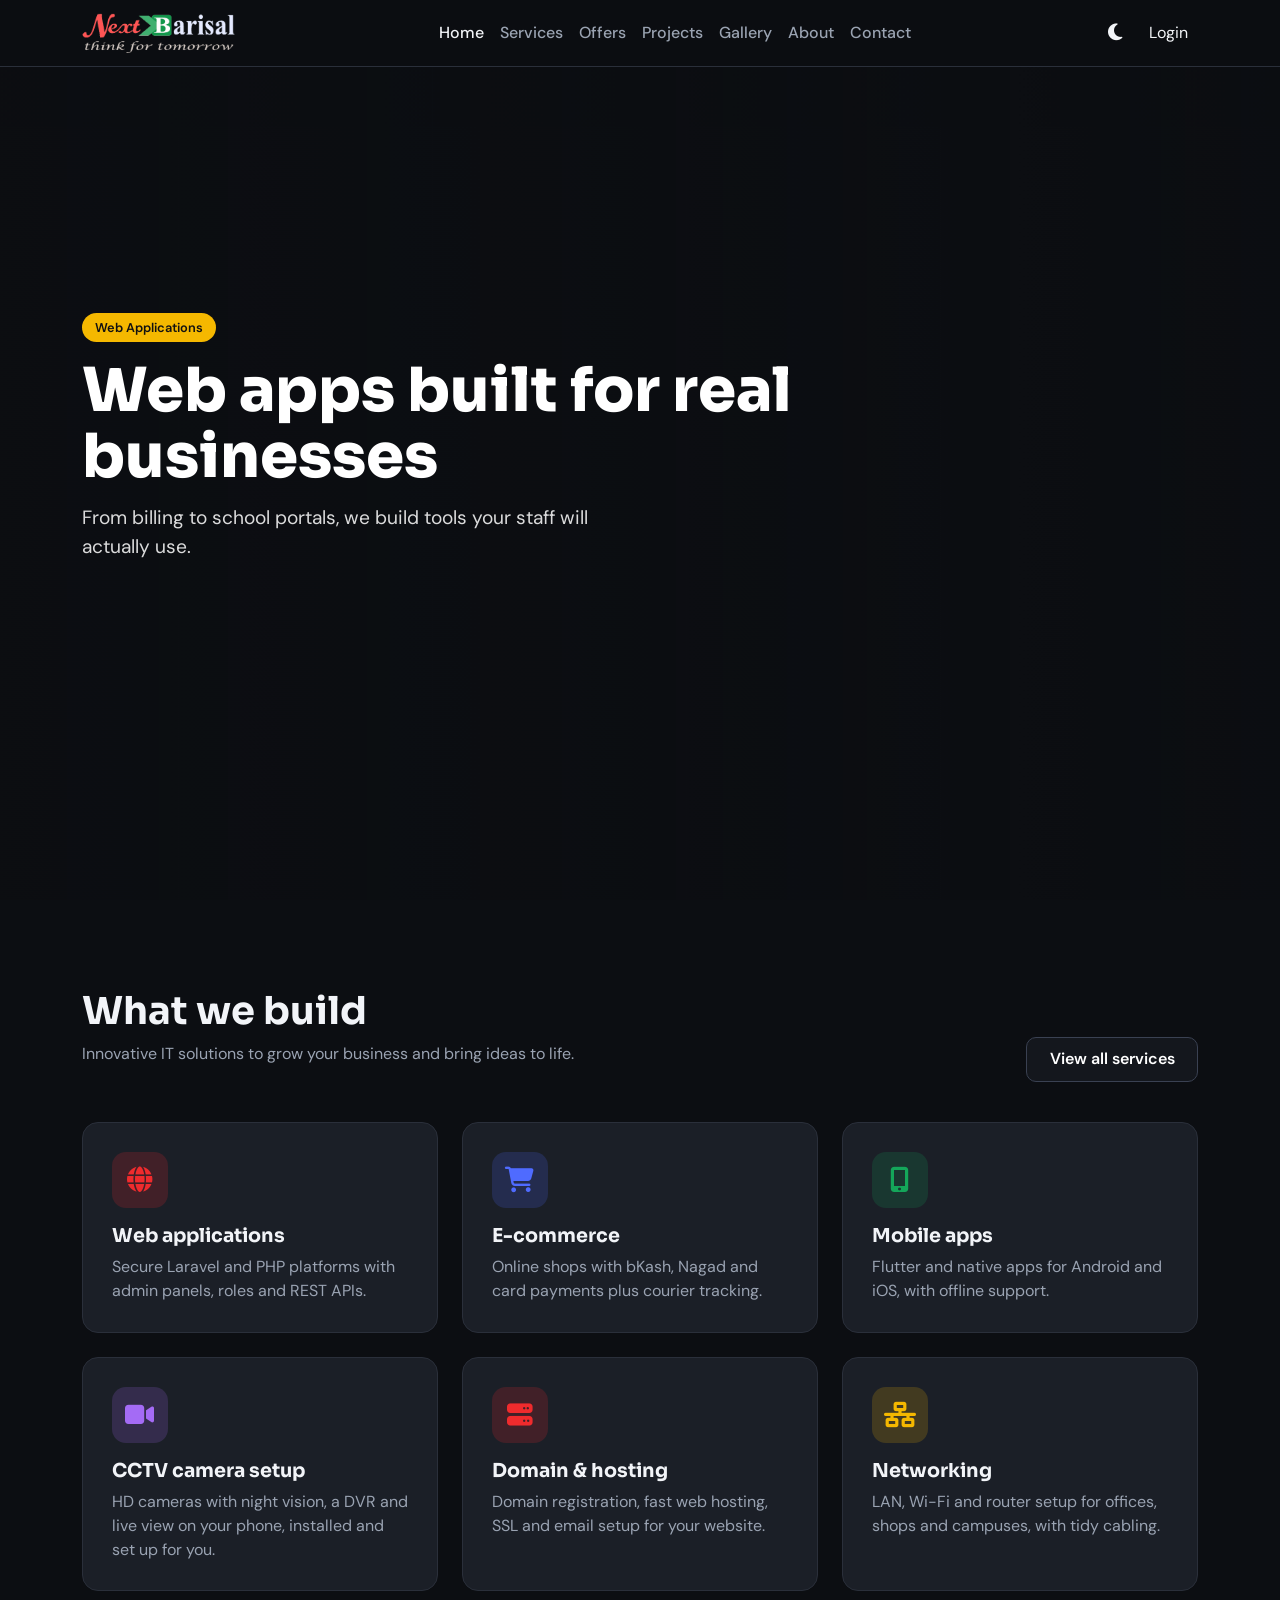
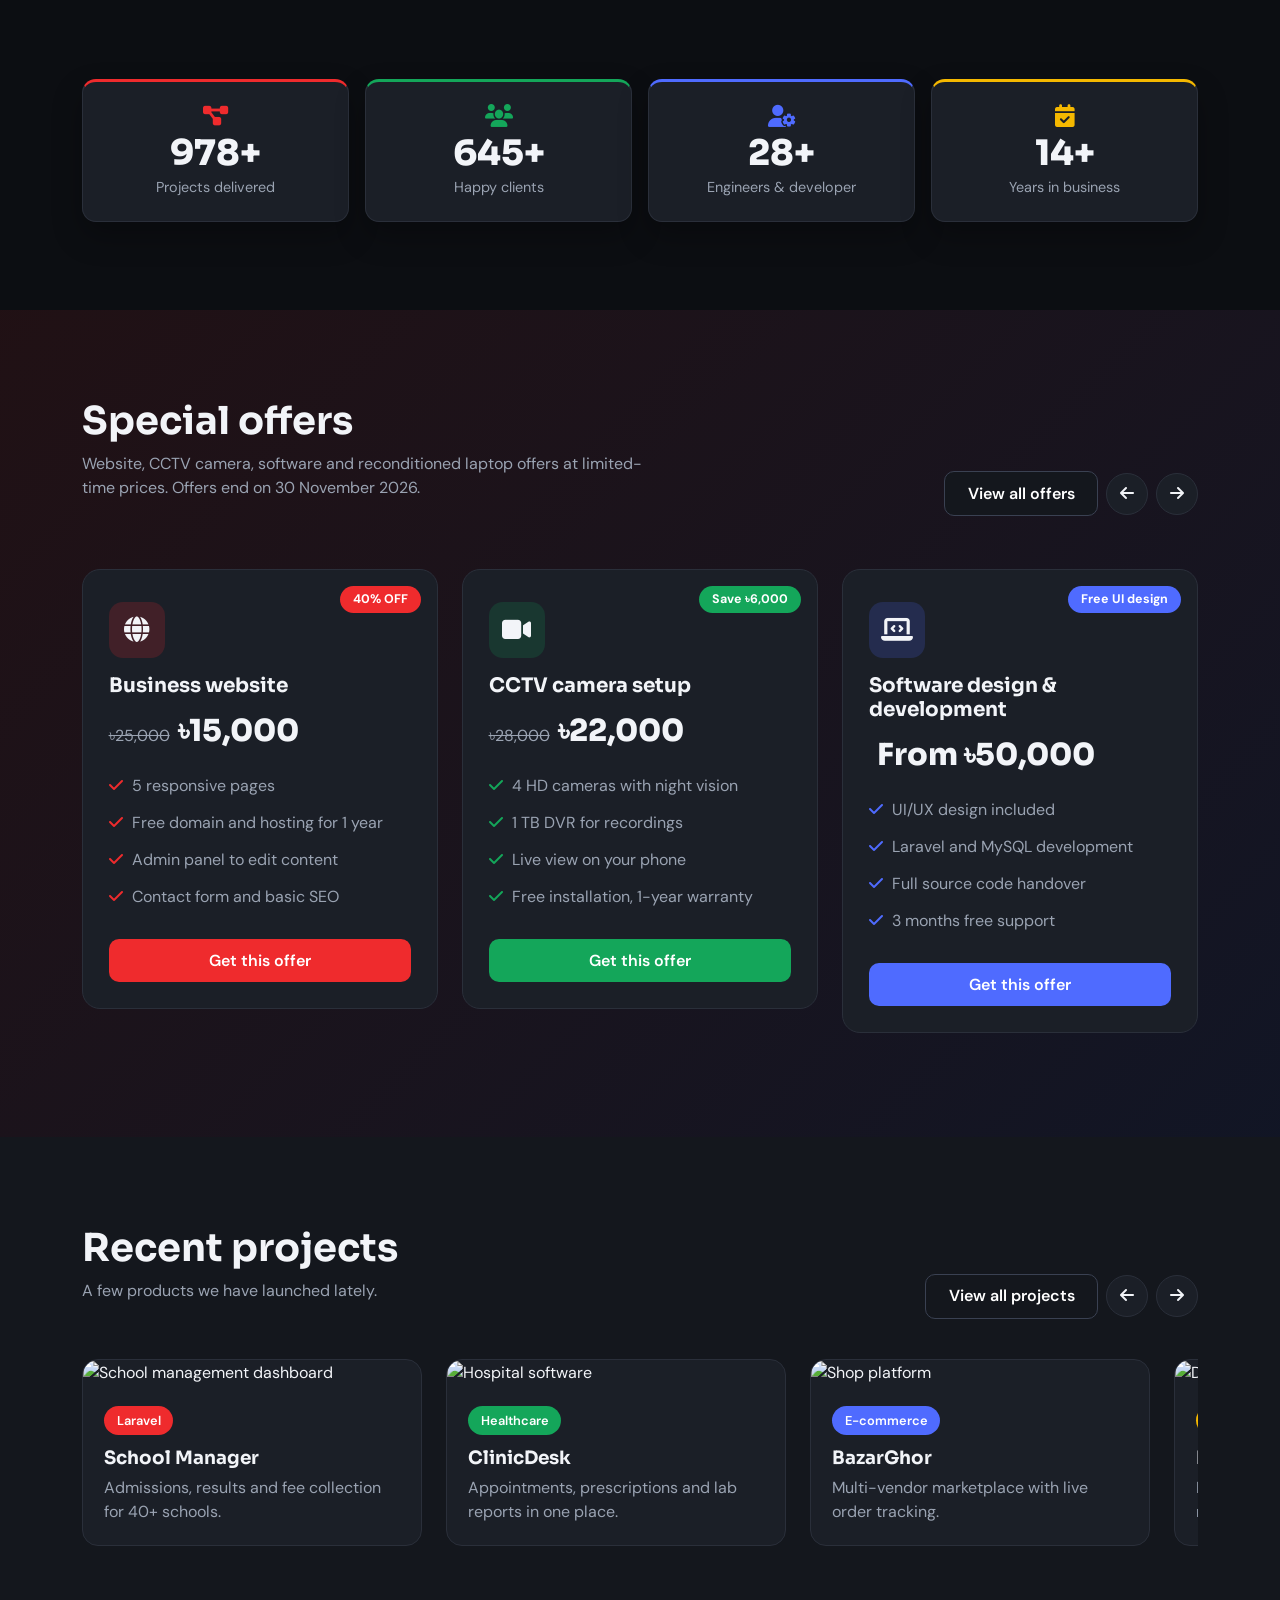
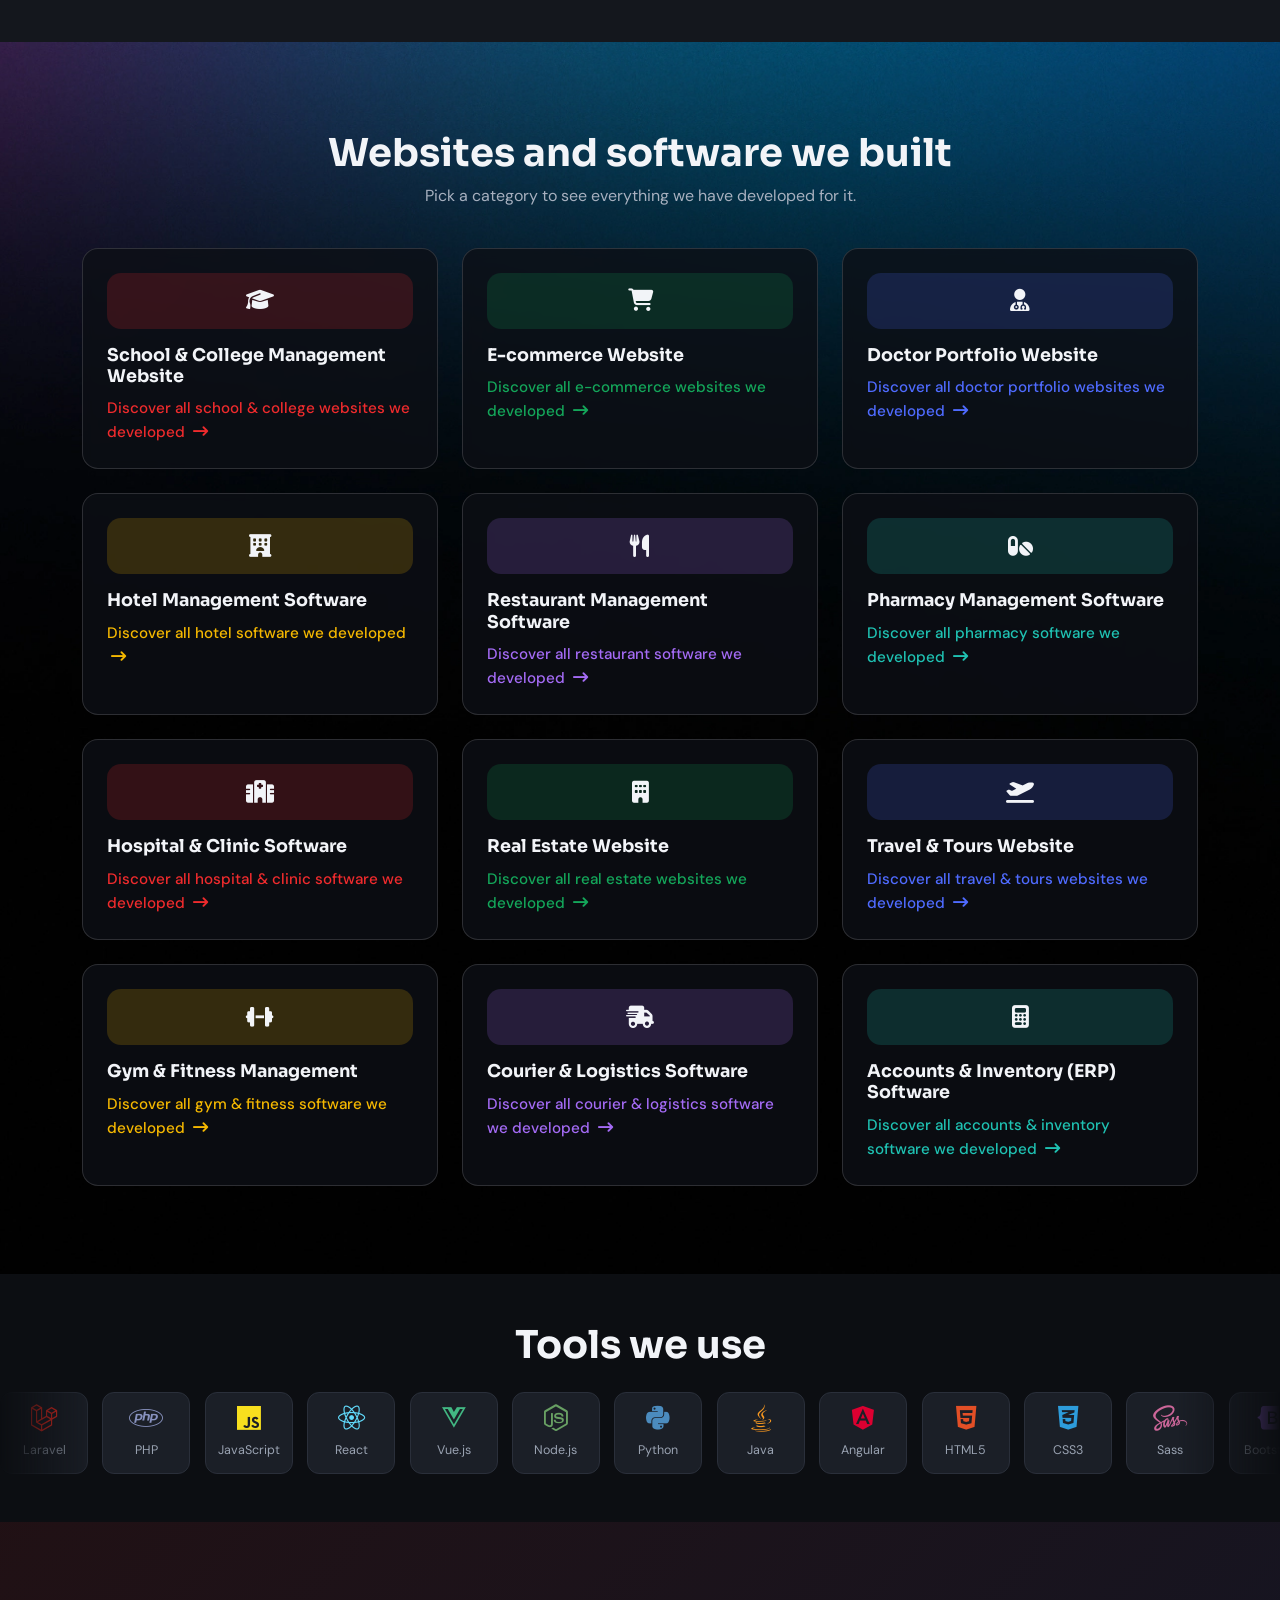
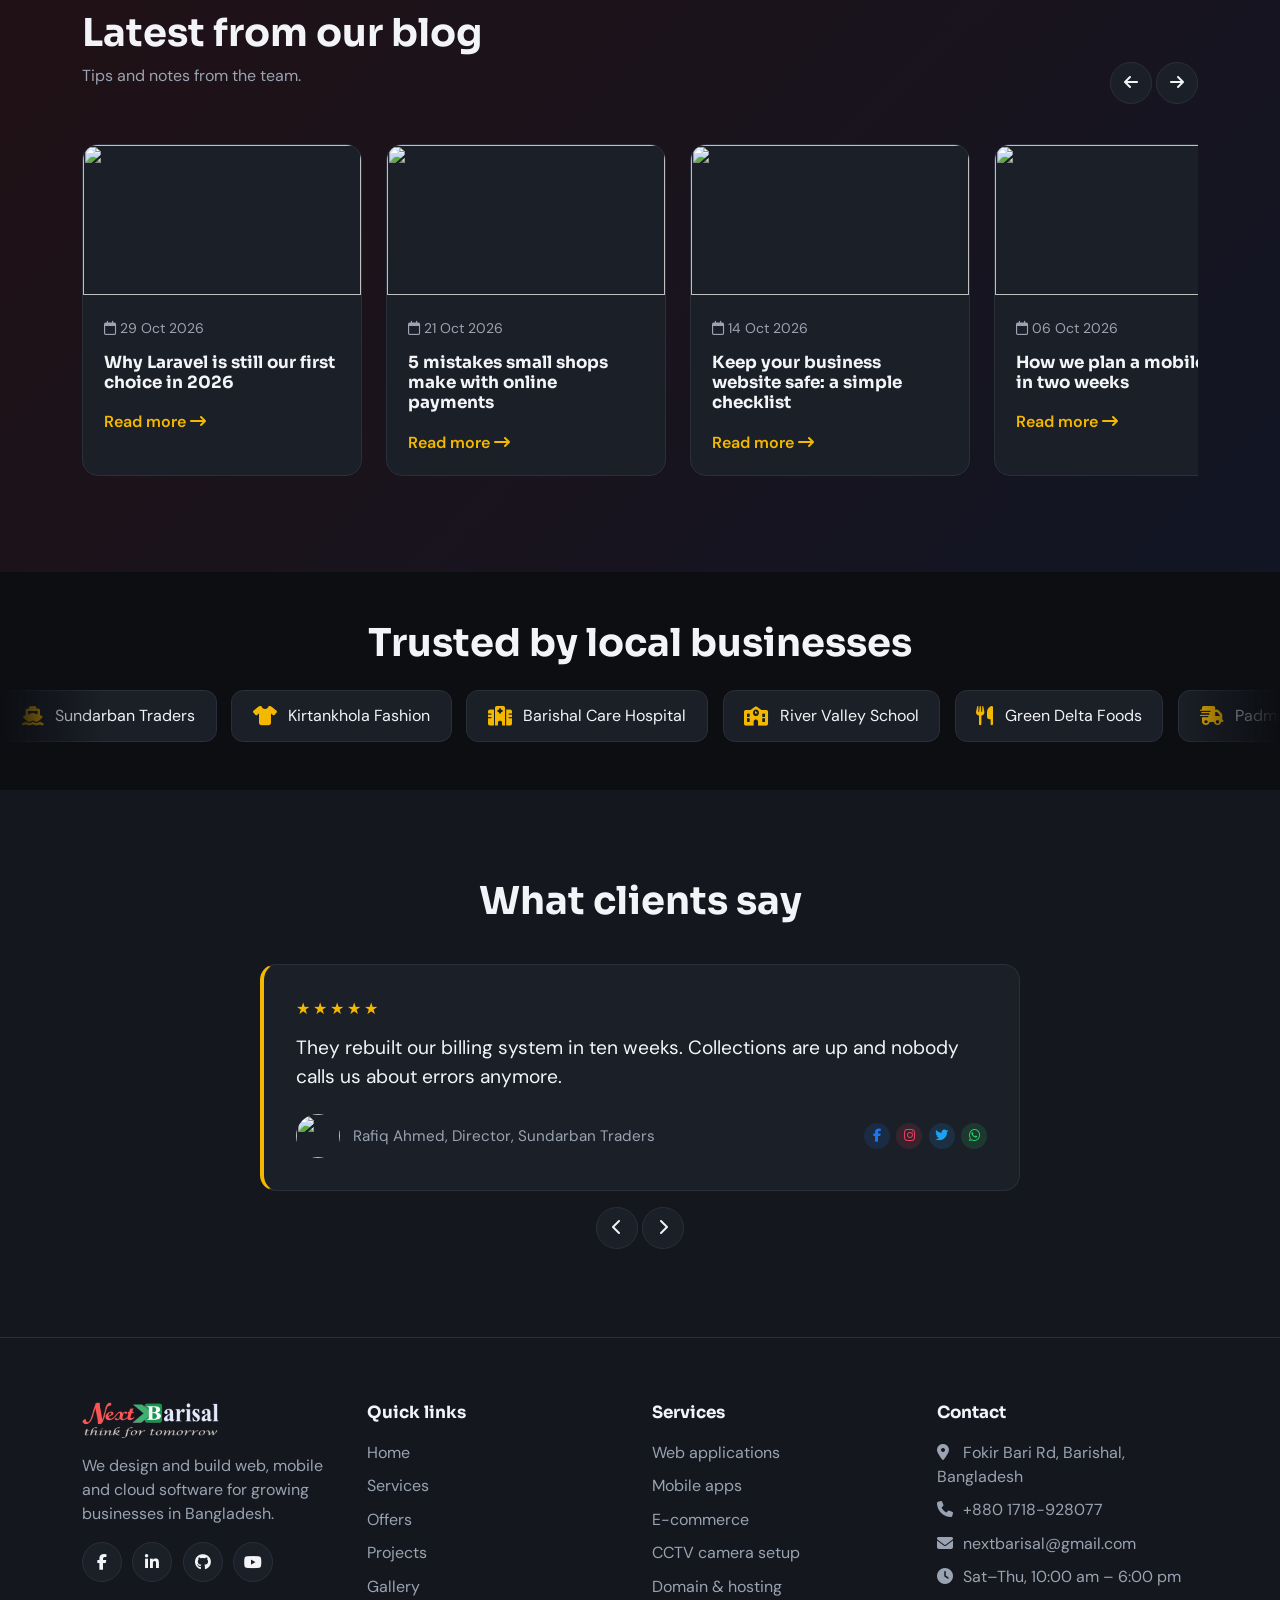
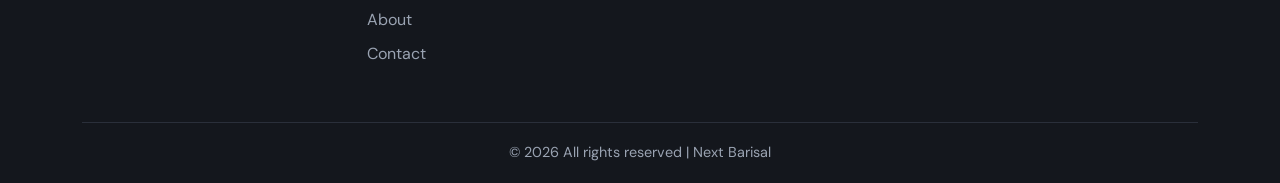
==== commit bc5e9ed6: "Style done" ====
--- a/index.html
+++ b/index.html
@@ -5,14 +5,13 @@
   <meta charset="UTF-8">
   <meta name="viewport" content="width=device-width, initial-scale=1">
   <title>NextBarisal | Think for Tomorrow</title>
-  <meta name="description"
-    content="NextBarisal is a software company in Barishal building web, mobile and cloud products.">
+  <meta name="description" content="NextBarisal is a software company in Barishal building web, mobile and cloud products.">
   <link rel="icon" type="image/jpeg" href="assets/img/nextbarisal-fabicon.jpg">
   <link href="https://cdn.jsdelivr.net/npm/bootstrap@5.3.3/dist/css/bootstrap.min.css" rel="stylesheet">
   <link href="https://cdnjs.cloudflare.com/ajax/libs/font-awesome/6.5.2/css/all.min.css" rel="stylesheet">
-  <link href="https://fonts.googleapis.com/css2?family=Sora:wght@500;700;800&family=DM+Sans:wght@400;500&display=swap"
-    rel="stylesheet">
+  <link href="https://fonts.googleapis.com/css2?family=Sora:wght@500;700;800&family=DM+Sans:wght@400;500&display=swap" rel="stylesheet">
   <link href="assets/css/style.css" rel="stylesheet">
+  <script>try{var t=localStorage.getItem('nb-theme');if(t)document.documentElement.setAttribute('data-bs-theme',t)}catch(e){}</script>
 </head>
 
 <body>
@@ -20,34 +19,24 @@
   <!-- NAVBAR -->
   <nav class="navbar navbar-expand-lg fixed-top nb-nav">
     <div class="container">
-      <a class="navbar-brand" href="#home"><img src="assets/img/nextbarisal-logo.png" alt="NextBarisal" height="40"></a>
+      <a class="navbar-brand" href="index.html"><img class="logo-light" src="assets/img/nextbarisal-logo.png" alt="NextBarisal" height="40"><img class="logo-dark" src="assets/img/nextbarisal-logo-dark.png" alt="NextBarisal" height="40"></a>
       <div class="offcanvas offcanvas-start" tabindex="-1" id="menu" aria-label="Menu">
         <div class="offcanvas-body align-items-lg-center">
           <ul class="navbar-nav mx-lg-auto">
-            <li class="nav-item"><a class="nav-link active" href="#home"><i
-                  class="fa-solid fa-house me-2 d-lg-none"></i>Home</a></li>
-            <li class="nav-item"><a class="nav-link" href="#services"><i
-                  class="fa-solid fa-layer-group me-2 d-lg-none"></i>Services</a></li>
-            <li class="nav-item"><a class="nav-link" href="#offers"><i
-                  class="fa-solid fa-tags me-2 d-lg-none"></i>Offers</a></li>
-            <li class="nav-item"><a class="nav-link" href="#projects"><i
-                  class="fa-solid fa-briefcase me-2 d-lg-none"></i>Projects</a></li>
-            <li class="nav-item"><a class="nav-link" href="#gallery"><i
-                  class="fa-solid fa-images me-2 d-lg-none"></i>Gallery</a></li>
-            <li class="nav-item"><a class="nav-link" href="#reviews"><i
-                  class="fa-solid fa-star me-2 d-lg-none"></i>Reviews</a></li>
-            <li class="nav-item"><a class="nav-link" href="#contact"><i
-                  class="fa-solid fa-envelope me-2 d-lg-none"></i>Contact</a></li>
+          <li class="nav-item"><a class="nav-link active" href="index.html" aria-current="page"><i class="fa-solid fa-house me-2 d-lg-none"></i>Home</a></li>
+          <li class="nav-item"><a class="nav-link" href="services.html"><i class="fa-solid fa-layer-group me-2 d-lg-none"></i>Services</a></li>
+          <li class="nav-item"><a class="nav-link" href="offers.html"><i class="fa-solid fa-tags me-2 d-lg-none"></i>Offers</a></li>
+          <li class="nav-item"><a class="nav-link" href="projects.html"><i class="fa-solid fa-briefcase me-2 d-lg-none"></i>Projects</a></li>
+          <li class="nav-item"><a class="nav-link" href="gallery.html"><i class="fa-solid fa-images me-2 d-lg-none"></i>Gallery</a></li>
+          <li class="nav-item"><a class="nav-link" href="about.html"><i class="fa-solid fa-circle-info me-2 d-lg-none"></i>About</a></li>
+          <li class="nav-item"><a class="nav-link" href="contact.html"><i class="fa-solid fa-envelope me-2 d-lg-none"></i>Contact</a></li>
           </ul>
         </div>
       </div>
       <div class="d-flex align-items-center gap-2 ms-auto ms-lg-0">
-        <button id="themeBtn" class="btn btn-plain" aria-label="Toggle dark and light mode"><i
-            class="fa-solid fa-moon"></i></button>
-        <button class="btn btn-plain" data-bs-toggle="modal" data-bs-target="#loginModal" aria-label="Login">
-          <span class="d-none d-sm-inline ms-1">Login</span></button>
-        <button class="navbar-toggler" data-bs-toggle="offcanvas" data-bs-target="#menu" aria-controls="menu"
-          aria-label="Open menu"><i class="fa-solid fa-bars"></i></button>
+        <button id="themeBtn" class="btn btn-plain" aria-label="Toggle dark and light mode"><i class="fa-solid fa-moon"></i></button>
+        <button class="btn btn-plain btn-login" data-bs-toggle="modal" data-bs-target="#loginModal">Login</button>
+        <button class="navbar-toggler" data-bs-toggle="offcanvas" data-bs-target="#menu" aria-controls="menu" aria-label="Open menu"><i class="fa-solid fa-bars"></i></button>
       </div>
     </div>
   </nav>
@@ -178,71 +167,46 @@
     </div>
   </header>
 
-
   <!-- SERVICES -->
   <section id="services" class="py-6">
     <div class="container">
-      <div class="head">
-        <h2>Explore Our Services</h2>
-        <p>Innovative IT solutions to grow your business and bring ideas to life.</p>
+      <div class="head d-flex justify-content-between align-items-end flex-wrap gap-3">
+        <div>
+          <h2>What we build</h2>
+          <p>Innovative IT solutions to grow your business and bring ideas to life.</p>
+        </div>
+        <a class="btn btn-send" href="services.html">View all services</a>
       </div>
       <div class="row g-4 justify-content-center">
         <div class="col-md-6 col-lg-4">
           <article class="card-nb s-red"><i class="fa-solid fa-globe"></i>
-            <h3><a href="#contact" class="stretched-link">Web applications</a></h3>
+            <h3><a href="service-details.html?id=web-applications" class="stretched-link">Web applications</a></h3>
             <p>Secure Laravel and PHP platforms with admin panels, roles and REST APIs.</p>
           </article>
-        </div>
-        <div class="col-md-6 col-lg-4">
+        </div><div class="col-md-6 col-lg-4">
           <article class="card-nb s-blue"><i class="fa-solid fa-cart-shopping"></i>
-            <h3><a href="#contact" class="stretched-link">E-commerce</a></h3>
+            <h3><a href="service-details.html?id=e-commerce" class="stretched-link">E-commerce</a></h3>
             <p>Online shops with bKash, Nagad and card payments plus courier tracking.</p>
           </article>
-        </div>
-        <div class="col-md-6 col-lg-4">
+        </div><div class="col-md-6 col-lg-4">
           <article class="card-nb s-green"><i class="fa-solid fa-mobile-screen-button"></i>
-            <h3><a href="#contact" class="stretched-link">Mobile apps</a></h3>
+            <h3><a href="service-details.html?id=mobile-apps" class="stretched-link">Mobile apps</a></h3>
             <p>Flutter and native apps for Android and iOS, with offline support.</p>
           </article>
-        </div>
-        <div class="col-md-6 col-lg-4">
+        </div><div class="col-md-6 col-lg-4">
           <article class="card-nb s-purple"><i class="fa-solid fa-video"></i>
-            <h3><a href="#contact" class="stretched-link">CCTV camera setup</a></h3>
+            <h3><a href="service-details.html?id=cctv-camera-setup" class="stretched-link">CCTV camera setup</a></h3>
             <p>HD cameras with night vision, a DVR and live view on your phone, installed and set up for you.</p>
           </article>
-        </div>
-
-        <div class="col-md-6 col-lg-4">
+        </div><div class="col-md-6 col-lg-4">
           <article class="card-nb s-red"><i class="fa-solid fa-server"></i>
-            <h3><a href="#contact" class="stretched-link">Domain &amp; hosting</a></h3>
+            <h3><a href="service-details.html?id=domain-hosting" class="stretched-link">Domain &amp; hosting</a></h3>
             <p>Domain registration, fast web hosting, SSL and email setup for your website.</p>
           </article>
-        </div>
-
-        <div class="col-md-6 col-lg-4">
+        </div><div class="col-md-6 col-lg-4">
           <article class="card-nb s-yellow"><i class="fa-solid fa-network-wired"></i>
-            <h3><a href="#contact" class="stretched-link">Networking</a></h3>
+            <h3><a href="service-details.html?id=networking" class="stretched-link">Networking</a></h3>
             <p>LAN, Wi-Fi and router setup for offices, shops and campuses, with tidy cabling.</p>
-          </article>
-        </div>
-
-        <div class="col-md-6 col-lg-4">
-          <article class="card-nb s-red"><i class="fa-solid fa-laptop"></i>
-            <h3><a href="#contact" class="stretched-link">Reconditioned laptop sale</a></h3>
-            <p>Tested and refurbished laptops for office, study and home use at friendly prices.</p>
-          </article>
-        </div>
-
-        <div class="col-md-6 col-lg-4">
-          <article class="card-nb s-blue"><i class="fa-brands fa-facebook"></i>
-            <h3><a href="#contact" class="stretched-link">Facebook ads</a></h3>
-            <p>Targeted Facebook and Instagram ad campaigns that bring local customers to your page and shop.</p>
-          </article>
-        </div>
-        <div class="col-md-6 col-lg-4">
-          <article class="card-nb s-green"><i class="fa-solid fa-user-graduate"></i>
-            <h3><a href="#contact" class="stretched-link">Internship</a></h3>
-            <p>Hands-on training in web development and design for students, working on real projects.</p>
           </article>
         </div>
       </div>
@@ -282,7 +246,7 @@
           <p>Website, CCTV camera, software and reconditioned laptop offers at limited-time prices. Offers end on 30
             November 2026.</p>
         </div>
-        <div><button class="btn btn-icon" id="offerPrev" aria-label="Previous offers"><i
+        <div class="d-flex align-items-center gap-2 flex-wrap"><a class="btn btn-send" href="offers.html">View all offers</a><button class="btn btn-icon" id="offerPrev" aria-label="Previous offers"><i
               class="fa-solid fa-arrow-left"></i></button>
           <button class="btn btn-icon" id="offerNext" aria-label="Next offers"><i
               class="fa-solid fa-arrow-right"></i></button>
@@ -300,7 +264,7 @@
             <li><i class="fa-solid fa-check"></i>Admin panel to edit content</li>
             <li><i class="fa-solid fa-check"></i>Contact form and basic SEO</li>
           </ul>
-          <a href="#contact" class="btn btn-offer w-100">Get this offer</a>
+          <a href="contact.html?service=Business%20website" class="btn btn-offer w-100">Get this offer</a>
         </article>
         <article class="offer s-green">
           <span class="off-badge">Save ৳6,000</span>
@@ -313,7 +277,7 @@
             <li><i class="fa-solid fa-check"></i>Live view on your phone</li>
             <li><i class="fa-solid fa-check"></i>Free installation, 1-year warranty</li>
           </ul>
-          <a href="#contact" class="btn btn-offer w-100">Get this offer</a>
+          <a href="contact.html?service=CCTV%20camera%20setup" class="btn btn-offer w-100">Get this offer</a>
         </article>
         <article class="offer s-blue">
           <span class="off-badge">Free UI design</span>
@@ -326,7 +290,7 @@
             <li><i class="fa-solid fa-check"></i>Full source code handover</li>
             <li><i class="fa-solid fa-check"></i>3 months free support</li>
           </ul>
-          <a href="#contact" class="btn btn-offer w-100">Get this offer</a>
+          <a href="contact.html?service=Software%20design%20%26%20development" class="btn btn-offer w-100">Get this offer</a>
         </article>
         <article class="offer s-purple">
           <span class="off-badge">Budget friendly</span>
@@ -339,13 +303,13 @@
             <li><i class="fa-solid fa-check"></i>Windows and software setup on request</li>
             <li><i class="fa-solid fa-check"></i>Help and support from our team</li>
           </ul>
-          <a href="#contact" class="btn btn-offer w-100">Get this offer</a>
-        </article>
-      </div>
-    </div>
-  </section>
-
-  <!-- PROJECTS CARD SLIDER -->
+          <a href="contact.html?service=Reconditioned%20laptop%20sale" class="btn btn-offer w-100">Get this offer</a>
+        </article>
+      </div>
+    </div>
+  </section>
+
+  <!-- PROJECTS -->
   <section id="projects" class="py-6 alt">
     <div class="container">
       <div class="head d-flex justify-content-between align-items-end flex-wrap gap-3">
@@ -353,7 +317,7 @@
           <h2>Recent projects</h2>
           <p>A few products we have launched lately.</p>
         </div>
-        <div><button class="btn btn-icon" id="prevBtn" aria-label="Previous projects"><i
+        <div class="d-flex align-items-center gap-2 flex-wrap"><a class="btn btn-send" href="projects.html">View all projects</a><button class="btn btn-icon" id="prevBtn" aria-label="Previous projects"><i
               class="fa-solid fa-arrow-left"></i></button>
           <button class="btn btn-icon" id="nextBtn" aria-label="Next projects"><i
               class="fa-solid fa-arrow-right"></i></button>
@@ -406,115 +370,76 @@
     </div>
   </section>
 
+  <!-- TOOLS -->
   <!-- WEBSITES BUILT -->
   <section id="websites" class="py-6">
     <div class="container">
-      <div class="head text-center">
-        <h2>Websites and software we built</h2>
-        <p>Pick a category to see everything we have developed for it.</p>
-      </div>
+      <div class="head text-center"><h2>Websites and software we built</h2><p>Pick a category to see everything we have developed for it.</p></div>
       <div class="row g-4">
-        <div class="col-md-6 col-lg-4">
-          <article class="cat s-red">
-            <div class="s-ico"><i class="fa-solid fa-graduation-cap"></i></div>
-            <h3>School &amp; College Management Website</h3>
-            <a class="go stretched-link" href="websites.html?type=school">Discover all school &amp; college websites we
-              developed <i class="fa-solid fa-arrow-right-long ms-1"></i></a>
-          </article>
-        </div>
-        <div class="col-md-6 col-lg-4">
-          <article class="cat s-green">
-            <div class="s-ico"><i class="fa-solid fa-cart-shopping"></i></div>
-            <h3>E-commerce Website</h3>
-            <a class="go stretched-link" href="websites.html?type=ecommerce">Discover all e-commerce websites we
-              developed <i class="fa-solid fa-arrow-right-long ms-1"></i></a>
-          </article>
-        </div>
-        <div class="col-md-6 col-lg-4">
-          <article class="cat s-blue">
-            <div class="s-ico"><i class="fa-solid fa-user-doctor"></i></div>
-            <h3>Doctor Portfolio Website</h3>
-            <a class="go stretched-link" href="websites.html?type=doctor">Discover all doctor portfolio websites we
-              developed <i class="fa-solid fa-arrow-right-long ms-1"></i></a>
-          </article>
-        </div>
-        <div class="col-md-6 col-lg-4">
-          <article class="cat s-yellow">
-            <div class="s-ico"><i class="fa-solid fa-hotel"></i></div>
-            <h3>Hotel Management Software</h3>
-            <a class="go stretched-link" href="websites.html?type=hotel">Discover all hotel software we developed <i
-                class="fa-solid fa-arrow-right-long ms-1"></i></a>
-          </article>
-        </div>
-        <div class="col-md-6 col-lg-4">
-          <article class="cat s-purple">
-            <div class="s-ico"><i class="fa-solid fa-utensils"></i></div>
-            <h3>Restaurant Management Software</h3>
-            <a class="go stretched-link" href="websites.html?type=restaurant">Discover all restaurant software we
-              developed <i class="fa-solid fa-arrow-right-long ms-1"></i></a>
-          </article>
-        </div>
-        <div class="col-md-6 col-lg-4">
-          <article class="cat s-teal">
-            <div class="s-ico"><i class="fa-solid fa-pills"></i></div>
-            <h3>Pharmacy Management Software</h3>
-            <a class="go stretched-link" href="websites.html?type=pharmacy">Discover all pharmacy software we developed
-              <i class="fa-solid fa-arrow-right-long ms-1"></i></a>
-          </article>
-        </div>
-        <div class="col-md-6 col-lg-4">
-          <article class="cat s-red">
-            <div class="s-ico"><i class="fa-solid fa-hospital"></i></div>
-            <h3>Hospital &amp; Clinic Software</h3>
-            <a class="go stretched-link" href="websites.html?type=hospital">Discover all hospital &amp; clinic software
-              we developed <i class="fa-solid fa-arrow-right-long ms-1"></i></a>
-          </article>
-        </div>
-        <div class="col-md-6 col-lg-4">
-          <article class="cat s-green">
-            <div class="s-ico"><i class="fa-solid fa-building"></i></div>
-            <h3>Real Estate Website</h3>
-            <a class="go stretched-link" href="websites.html?type=realestate">Discover all real estate websites we
-              developed <i class="fa-solid fa-arrow-right-long ms-1"></i></a>
-          </article>
-        </div>
-        <div class="col-md-6 col-lg-4">
-          <article class="cat s-blue">
-            <div class="s-ico"><i class="fa-solid fa-plane-departure"></i></div>
-            <h3>Travel &amp; Tours Website</h3>
-            <a class="go stretched-link" href="websites.html?type=travel">Discover all travel &amp; tours websites we
-              developed <i class="fa-solid fa-arrow-right-long ms-1"></i></a>
-          </article>
-        </div>
-        <div class="col-md-6 col-lg-4">
-          <article class="cat s-yellow">
-            <div class="s-ico"><i class="fa-solid fa-dumbbell"></i></div>
-            <h3>Gym &amp; Fitness Management</h3>
-            <a class="go stretched-link" href="websites.html?type=gym">Discover all gym &amp; fitness software we
-              developed <i class="fa-solid fa-arrow-right-long ms-1"></i></a>
-          </article>
-        </div>
-        <div class="col-md-6 col-lg-4">
-          <article class="cat s-purple">
-            <div class="s-ico"><i class="fa-solid fa-truck-fast"></i></div>
-            <h3>Courier &amp; Logistics Software</h3>
-            <a class="go stretched-link" href="websites.html?type=courier">Discover all courier &amp; logistics software
-              we developed <i class="fa-solid fa-arrow-right-long ms-1"></i></a>
-          </article>
-        </div>
-        <div class="col-md-6 col-lg-4">
-          <article class="cat s-teal">
-            <div class="s-ico"><i class="fa-solid fa-calculator"></i></div>
-            <h3>Accounts &amp; Inventory (ERP) Software</h3>
-            <a class="go stretched-link" href="websites.html?type=accounts">Discover all accounts &amp; inventory
-              software we developed <i class="fa-solid fa-arrow-right-long ms-1"></i></a>
-          </article>
-        </div>
-      </div>
-    </div>
-  </section>
-
-  <!-- TECH STACK -->
+        <div class="col-md-6 col-lg-4"><article class="cat s-red">
+          <div class="s-ico"><i class="fa-solid fa-graduation-cap"></i></div>
+          <h3>School &amp; College Management Website</h3>
+          <a class="go stretched-link" href="websites.html?type=school">Discover all school &amp; college websites we developed <i class="fa-solid fa-arrow-right-long ms-1"></i></a>
+        </article></div>
+        <div class="col-md-6 col-lg-4"><article class="cat s-green">
+          <div class="s-ico"><i class="fa-solid fa-cart-shopping"></i></div>
+          <h3>E-commerce Website</h3>
+          <a class="go stretched-link" href="websites.html?type=ecommerce">Discover all e-commerce websites we developed <i class="fa-solid fa-arrow-right-long ms-1"></i></a>
+        </article></div>
+        <div class="col-md-6 col-lg-4"><article class="cat s-blue">
+          <div class="s-ico"><i class="fa-solid fa-user-doctor"></i></div>
+          <h3>Doctor Portfolio Website</h3>
+          <a class="go stretched-link" href="websites.html?type=doctor">Discover all doctor portfolio websites we developed <i class="fa-solid fa-arrow-right-long ms-1"></i></a>
+        </article></div>
+        <div class="col-md-6 col-lg-4"><article class="cat s-yellow">
+          <div class="s-ico"><i class="fa-solid fa-hotel"></i></div>
+          <h3>Hotel Management Software</h3>
+          <a class="go stretched-link" href="websites.html?type=hotel">Discover all hotel software we developed <i class="fa-solid fa-arrow-right-long ms-1"></i></a>
+        </article></div>
+        <div class="col-md-6 col-lg-4"><article class="cat s-purple">
+          <div class="s-ico"><i class="fa-solid fa-utensils"></i></div>
+          <h3>Restaurant Management Software</h3>
+          <a class="go stretched-link" href="websites.html?type=restaurant">Discover all restaurant software we developed <i class="fa-solid fa-arrow-right-long ms-1"></i></a>
+        </article></div>
+        <div class="col-md-6 col-lg-4"><article class="cat s-teal">
+          <div class="s-ico"><i class="fa-solid fa-pills"></i></div>
+          <h3>Pharmacy Management Software</h3>
+          <a class="go stretched-link" href="websites.html?type=pharmacy">Discover all pharmacy software we developed <i class="fa-solid fa-arrow-right-long ms-1"></i></a>
+        </article></div>
+        <div class="col-md-6 col-lg-4"><article class="cat s-red">
+          <div class="s-ico"><i class="fa-solid fa-hospital"></i></div>
+          <h3>Hospital &amp; Clinic Software</h3>
+          <a class="go stretched-link" href="websites.html?type=hospital">Discover all hospital &amp; clinic software we developed <i class="fa-solid fa-arrow-right-long ms-1"></i></a>
+        </article></div>
+        <div class="col-md-6 col-lg-4"><article class="cat s-green">
+          <div class="s-ico"><i class="fa-solid fa-building"></i></div>
+          <h3>Real Estate Website</h3>
+          <a class="go stretched-link" href="websites.html?type=realestate">Discover all real estate websites we developed <i class="fa-solid fa-arrow-right-long ms-1"></i></a>
+        </article></div>
+        <div class="col-md-6 col-lg-4"><article class="cat s-blue">
+          <div class="s-ico"><i class="fa-solid fa-plane-departure"></i></div>
+          <h3>Travel &amp; Tours Website</h3>
+          <a class="go stretched-link" href="websites.html?type=travel">Discover all travel &amp; tours websites we developed <i class="fa-solid fa-arrow-right-long ms-1"></i></a>
+        </article></div>
+        <div class="col-md-6 col-lg-4"><article class="cat s-yellow">
+          <div class="s-ico"><i class="fa-solid fa-dumbbell"></i></div>
+          <h3>Gym &amp; Fitness Management</h3>
+          <a class="go stretched-link" href="websites.html?type=gym">Discover all gym &amp; fitness software we developed <i class="fa-solid fa-arrow-right-long ms-1"></i></a>
+        </article></div>
+        <div class="col-md-6 col-lg-4"><article class="cat s-purple">
+          <div class="s-ico"><i class="fa-solid fa-truck-fast"></i></div>
+          <h3>Courier &amp; Logistics Software</h3>
+          <a class="go stretched-link" href="websites.html?type=courier">Discover all courier &amp; logistics software we developed <i class="fa-solid fa-arrow-right-long ms-1"></i></a>
+        </article></div>
+        <div class="col-md-6 col-lg-4"><article class="cat s-teal">
+          <div class="s-ico"><i class="fa-solid fa-calculator"></i></div>
+          <h3>Accounts &amp; Inventory (ERP) Software</h3>
+          <a class="go stretched-link" href="websites.html?type=accounts">Discover all accounts &amp; inventory software we developed <i class="fa-solid fa-arrow-right-long ms-1"></i></a>
+        </article></div>
+      </div>
+    </div>
+  </section>
+
   <section id="stack" class="py-5">
     <div class="container">
       <div class="head text-center mb-4">
@@ -548,44 +473,60 @@
     </div>
   </section>
 
-  <!-- GALLERY -->
-  <section id="gallery" class="py-6">
-    <div class="container">
-      <div class="head text-center">
-        <h2>Gallery</h2>
-        <p>Life at the NextBarisal office, events and client meetings.</p>
-      </div>
-      <div class="gallery">
-        <button class="g-item big" data-full="https://images.unsplash.com/photo-1531482615713-2afd69097998?w=1400&q=70"
-          aria-label="Open photo 1"><img src="https://images.unsplash.com/photo-1531482615713-2afd69097998?w=600&q=70"
-            alt="NextBarisal office photo 1" loading="lazy"><i class="fa-solid fa-magnifying-glass-plus"></i></button>
-        <button class="g-item " data-full="https://images.unsplash.com/photo-1498050108023-c5249f4df085?w=1400&q=70"
-          aria-label="Open photo 2"><img src="https://images.unsplash.com/photo-1498050108023-c5249f4df085?w=600&q=70"
-            alt="NextBarisal office photo 2" loading="lazy"><i class="fa-solid fa-magnifying-glass-plus"></i></button>
-        <button class="g-item " data-full="https://images.unsplash.com/photo-1542744173-8e7e53415bb0?w=1400&q=70"
-          aria-label="Open photo 3"><img src="https://images.unsplash.com/photo-1542744173-8e7e53415bb0?w=600&q=70"
-            alt="NextBarisal office photo 3" loading="lazy"><i class="fa-solid fa-magnifying-glass-plus"></i></button>
-        <button class="g-item wide" data-full="https://images.unsplash.com/photo-1553877522-43269d4ea984?w=1400&q=70"
-          aria-label="Open photo 4"><img src="https://images.unsplash.com/photo-1553877522-43269d4ea984?w=600&q=70"
-            alt="NextBarisal office photo 4" loading="lazy"><i class="fa-solid fa-magnifying-glass-plus"></i></button>
-        <button class="g-item " data-full="https://images.unsplash.com/photo-1521737604893-d14cc237f11d?w=1400&q=70"
-          aria-label="Open photo 5"><img src="https://images.unsplash.com/photo-1521737604893-d14cc237f11d?w=600&q=70"
-            alt="NextBarisal office photo 5" loading="lazy"><i class="fa-solid fa-magnifying-glass-plus"></i></button>
-        <button class="g-item " data-full="https://images.unsplash.com/photo-1519389950473-47ba0277781c?w=1400&q=70"
-          aria-label="Open photo 6"><img src="https://images.unsplash.com/photo-1519389950473-47ba0277781c?w=600&q=70"
-            alt="NextBarisal office photo 6" loading="lazy"><i class="fa-solid fa-magnifying-glass-plus"></i></button>
-        <button class="g-item " data-full="https://images.unsplash.com/photo-1556761175-5973dc0f32e7?w=1400&q=70"
-          aria-label="Open photo 7"><img src="https://images.unsplash.com/photo-1556761175-5973dc0f32e7?w=600&q=70"
-            alt="NextBarisal office photo 7" loading="lazy"><i class="fa-solid fa-magnifying-glass-plus"></i></button>
-        <button class="g-item " data-full="https://images.unsplash.com/photo-1522071820081-009f0129c71c?w=1400&q=70"
-          aria-label="Open photo 8"><img src="https://images.unsplash.com/photo-1522071820081-009f0129c71c?w=600&q=70"
-            alt="NextBarisal office photo 8" loading="lazy"><i class="fa-solid fa-magnifying-glass-plus"></i></button>
+  <!-- BLOG -->
+  <section id="blog" class="py-6 offers">
+    <div class="container">
+      <div class="head d-flex justify-content-between align-items-end flex-wrap gap-3">
+        <div>
+          <h2>Latest from our blog</h2>
+          <p>Tips and notes from the team.</p>
+        </div>
+        <div><button class="btn btn-icon" id="blogPrev" aria-label="Previous articles"><i
+              class="fa-solid fa-arrow-left"></i></button> <button class="btn btn-icon" id="blogNext"
+            aria-label="Next articles"><i class="fa-solid fa-arrow-right"></i></button></div>
+      </div>
+      <div class="slider" id="blogSlider">
+        <article class="proj sm"><img src="https://images.unsplash.com/photo-1499750310107-5fef28a66643?w=600&q=70"
+            alt="" loading="lazy">
+          <div><small class="date"><i class="fa-regular fa-calendar me-1"></i>29 Oct 2026</small>
+            <h3><a href="blog-details.html?id=laravel-first-choice-2026" class="stretched-link blog-link">Why Laravel is still our first choice in 2026</a></h3><a href="blog-details.html?id=laravel-first-choice-2026" class="more" tabindex="-1">Read more <i
+                class="fa-solid fa-arrow-right-long"></i></a>
+          </div>
+        </article>
+        <article class="proj sm"><img src="https://images.unsplash.com/photo-1488590528505-98d2b5aba04b?w=600&q=70"
+            alt="" loading="lazy">
+          <div><small class="date"><i class="fa-regular fa-calendar me-1"></i>21 Oct 2026</small>
+            <h3><a href="blog-details.html?id=online-payment-mistakes" class="stretched-link blog-link">5 mistakes small shops make with online payments</a></h3><a href="blog-details.html?id=online-payment-mistakes" class="more" tabindex="-1">Read more <i
+                class="fa-solid fa-arrow-right-long"></i></a>
+          </div>
+        </article>
+        <article class="proj sm"><img src="https://images.unsplash.com/photo-1550751827-4bd374c3f58b?w=600&q=70" alt=""
+            loading="lazy">
+          <div><small class="date"><i class="fa-regular fa-calendar me-1"></i>14 Oct 2026</small>
+            <h3><a href="blog-details.html?id=website-safety-checklist" class="stretched-link blog-link">Keep your business website safe: a simple checklist</a></h3><a href="blog-details.html?id=website-safety-checklist" class="more" tabindex="-1">Read more <i
+                class="fa-solid fa-arrow-right-long"></i></a>
+          </div>
+        </article>
+        <article class="proj sm"><img src="https://images.unsplash.com/photo-1461749280684-dccba630e2f6?w=600&q=70"
+            alt="" loading="lazy">
+          <div><small class="date"><i class="fa-regular fa-calendar me-1"></i>06 Oct 2026</small>
+            <h3><a href="blog-details.html?id=plan-mobile-app-two-weeks" class="stretched-link blog-link">How we plan a mobile app in two weeks</a></h3><a href="blog-details.html?id=plan-mobile-app-two-weeks" class="more" tabindex="-1">Read more <i
+                class="fa-solid fa-arrow-right-long"></i></a>
+          </div>
+        </article>
+        <article class="proj sm"><img src="https://images.unsplash.com/photo-1517694712202-14dd9538aa97?w=600&q=70"
+            alt="" loading="lazy">
+          <div><small class="date"><i class="fa-regular fa-calendar me-1"></i>30 Sep 2026</small>
+            <h3><a href="blog-details.html?id=flutter-vs-native" class="stretched-link blog-link">Choosing between Flutter and native apps</a></h3><a href="blog-details.html?id=flutter-vs-native" class="more" tabindex="-1">Read more <i
+                class="fa-solid fa-arrow-right-long"></i></a>
+          </div>
+        </article>
       </div>
     </div>
   </section>
 
   <!-- CLIENTS -->
-  <section id="clients" class="py-5 alt">
+  <section id="clients" class="py-5">
     <div class="container">
       <div class="head text-center mb-4">
         <h2>Trusted by local businesses</h2>
@@ -605,59 +546,7 @@
     </div>
   </section>
 
-  <!-- BLOG SLIDER -->
-  <section id="blog" class="py-6 offers">
-    <div class="container">
-      <div class="head d-flex justify-content-between align-items-end flex-wrap gap-3">
-        <div>
-          <h2>Latest from our blog</h2>
-          <p>Tips and notes from the team.</p>
-        </div>
-        <div><button class="btn btn-icon" id="blogPrev" aria-label="Previous articles"><i
-              class="fa-solid fa-arrow-left"></i></button> <button class="btn btn-icon" id="blogNext"
-            aria-label="Next articles"><i class="fa-solid fa-arrow-right"></i></button></div>
-      </div>
-      <div class="slider" id="blogSlider">
-        <article class="proj sm"><img src="https://images.unsplash.com/photo-1499750310107-5fef28a66643?w=600&q=70"
-            alt="" loading="lazy">
-          <div><small class="date"><i class="fa-regular fa-calendar me-1"></i>29 Oct 2026</small>
-            <h3>Why Laravel is still our first choice in 2026</h3><a href="#" class="more">Read more <i
-                class="fa-solid fa-arrow-right-long"></i></a>
-          </div>
-        </article>
-        <article class="proj sm"><img src="https://images.unsplash.com/photo-1488590528505-98d2b5aba04b?w=600&q=70"
-            alt="" loading="lazy">
-          <div><small class="date"><i class="fa-regular fa-calendar me-1"></i>21 Oct 2026</small>
-            <h3>5 mistakes small shops make with online payments</h3><a href="#" class="more">Read more <i
-                class="fa-solid fa-arrow-right-long"></i></a>
-          </div>
-        </article>
-        <article class="proj sm"><img src="https://images.unsplash.com/photo-1550751827-4bd374c3f58b?w=600&q=70" alt=""
-            loading="lazy">
-          <div><small class="date"><i class="fa-regular fa-calendar me-1"></i>14 Oct 2026</small>
-            <h3>Keep your business website safe: a simple checklist</h3><a href="#" class="more">Read more <i
-                class="fa-solid fa-arrow-right-long"></i></a>
-          </div>
-        </article>
-        <article class="proj sm"><img src="https://images.unsplash.com/photo-1461749280684-dccba630e2f6?w=600&q=70"
-            alt="" loading="lazy">
-          <div><small class="date"><i class="fa-regular fa-calendar me-1"></i>06 Oct 2026</small>
-            <h3>How we plan a mobile app in two weeks</h3><a href="#" class="more">Read more <i
-                class="fa-solid fa-arrow-right-long"></i></a>
-          </div>
-        </article>
-        <article class="proj sm"><img src="https://images.unsplash.com/photo-1517694712202-14dd9538aa97?w=600&q=70"
-            alt="" loading="lazy">
-          <div><small class="date"><i class="fa-regular fa-calendar me-1"></i>30 Sep 2026</small>
-            <h3>Choosing between Flutter and native apps</h3><a href="#" class="more">Read more <i
-                class="fa-solid fa-arrow-right-long"></i></a>
-          </div>
-        </article>
-      </div>
-    </div>
-  </section>
-
-  <!-- REVIEWS CAROUSEL -->
+  <!-- REVIEWS -->
   <section id="reviews" class="py-6 alt">
     <div class="container">
       <div class="head text-center">
@@ -744,57 +633,13 @@
     </div>
   </section>
 
-  <!-- CONTACT -->
-  <section id="contact" class="py-6">
-    <div class="container">
-      <div class="row g-5">
-        <div class="col-lg-5">
-          <div class="head">
-            <h2>Tell us what you need</h2>
-            <p>Send a short note. We reply within one working day.</p>
-          </div>
-          <ul class="list-unstyled contact-list">
-            <li><svg class="ic s-red" viewBox="0 0 24 24" aria-hidden="true">
-                <path d="M21 10c0 7-9 13-9 13s-9-6-9-13a9 9 0 0 1 18 0z" />
-                <circle cx="12" cy="10" r="3" />
-              </svg> Fokir Bari Rd, Barishal, Bangladesh</li>
-            <li><svg class="ic s-green" viewBox="0 0 24 24" aria-hidden="true">
-                <path
-                  d="M22 16.92v3a2 2 0 0 1-2.18 2 19.79 19.79 0 0 1-8.63-3.07 19.5 19.5 0 0 1-6-6 19.79 19.79 0 0 1-3.07-8.67A2 2 0 0 1 4.11 2h3a2 2 0 0 1 2 1.72 12.84 12.84 0 0 0 .7 2.81 2 2 0 0 1-.45 2.11L8.09 9.91a16 16 0 0 0 6 6l1.27-1.27a2 2 0 0 1 2.11-.45 12.84 12.84 0 0 0 2.81.7A2 2 0 0 1 22 16.92z" />
-              </svg> +880 1718-928077</li>
-            <li><svg class="ic s-blue" viewBox="0 0 24 24" aria-hidden="true">
-                <path d="M4 4h16c1.1 0 2 .9 2 2v12c0 1.1-.9 2-2 2H4c-1.1 0-2-.9-2-2V6c0-1.1.9-2 2-2z" />
-                <polyline points="22,6 12,13 2,6" />
-              </svg> nextbarisal@gmail.com</li>
-            <li><svg class="ic s-yellow" viewBox="0 0 24 24" aria-hidden="true">
-                <circle cx="12" cy="12" r="10" />
-                <polyline points="12 6 12 12 16 14" />
-              </svg> Sat–Thu, 10:00 am – 6:00 pm</li>
-          </ul>
-        </div>
-        <div class="col-lg-7">
-          <div class="mapwrap mb-3"><iframe title="Next Barisal Map" loading="lazy"
-              src="https://www.google.com/maps/embed?pb=!1m18!1m12!1m3!1d230.03852838746758!2d90.36897969609983!3d22.70531767272855!2m3!1f0!2f0!3f0!3m2!1i1024!2i768!4f13.1!3m3!1m2!1s0x37553405c9727fa7%3A0x42a133500ff3fde5!2sNext%20Barisal!5e0!3m2!1sen!2sbd!4v1793530347606!5m2!1sen!2sbd">
-            </iframe>
-          </div>
-          <form id="contactForm" class="row g-3" novalidate>
-            <div class="col-md-6"><input class="form-control" placeholder="Your name" required></div>
-            <div class="col-md-6"><input type="email" class="form-control" placeholder="Email address" required></div>
-            <div class="col-12"><textarea class="form-control" rows="4" placeholder="What are you building?"
-                required></textarea></div>
-            <div class="col-12"><button class="btn btn-send">Send message</button> <span id="formMsg"
-                class="ms-2"></span></div>
-          </form>
-        </div>
-      </div>
-    </div>
-  </section>
-
+
+  <!-- FOOTER -->
   <footer class="foot">
     <div class="container">
       <div class="row g-4 foot-top">
         <div class="col-sm-6 col-lg-3">
-          <img src="assets/img/nextbarisal-logo.png" alt="NextBarisal" height="36">
+          <img class="logo-light" src="assets/img/nextbarisal-logo.png" alt="NextBarisal" height="36"><img class="logo-dark" src="assets/img/nextbarisal-logo-dark.png" alt="NextBarisal" height="36">
           <p class="mt-3">We design and build web, mobile and cloud software for growing businesses in Bangladesh.</p>
           <div class="social">
             <a href="#" aria-label="Facebook"><i class="fa-brands fa-facebook-f"></i></a>
@@ -806,42 +651,32 @@
         <div class="col-sm-6 col-lg-3">
           <h4>Quick links</h4>
           <ul class="list-unstyled">
-            <li><a href="#home">Home</a></li>
-            <li><a href="#services">Services</a></li>
-            <li><a href="#projects">Projects</a></li>
-            <li><a href="#reviews">Reviews</a></li>
-            <li><a href="#contact">Contact</a></li>
+            <li><a href="index.html">Home</a></li>
+            <li><a href="services.html">Services</a></li>
+            <li><a href="offers.html">Offers</a></li>
+            <li><a href="projects.html">Projects</a></li>
+            <li><a href="gallery.html">Gallery</a></li>
+            <li><a href="about.html">About</a></li>
+            <li><a href="contact.html">Contact</a></li>
           </ul>
         </div>
         <div class="col-sm-6 col-lg-3">
           <h4>Services</h4>
           <ul class="list-unstyled">
-            <li><a href="#services">Web applications</a></li>
-            <li><a href="#services">Mobile apps</a></li>
-            <li><a href="#services">E-commerce</a></li>
-            <li><a href="#services">UI/UX design</a></li>
-            <li><a href="#services">Cloud &amp; DevOps</a></li>
+            <li><a href="service-details.html?id=web-applications">Web applications</a></li>
+            <li><a href="service-details.html?id=mobile-apps">Mobile apps</a></li>
+            <li><a href="service-details.html?id=e-commerce">E-commerce</a></li>
+            <li><a href="service-details.html?id=cctv-camera-setup">CCTV camera setup</a></li>
+            <li><a href="service-details.html?id=domain-hosting">Domain &amp; hosting</a></li>
           </ul>
         </div>
         <div class="col-sm-6 col-lg-3">
           <h4>Contact</h4>
           <ul class="list-unstyled">
-            <li><svg class="ic" viewBox="0 0 24 24" aria-hidden="true">
-                <path d="M21 10c0 7-9 13-9 13s-9-6-9-13a9 9 0 0 1 18 0z" />
-                <circle cx="12" cy="10" r="3" />
-              </svg> Sadar Road, Barishal 8200</li>
-            <li><svg class="ic" viewBox="0 0 24 24" aria-hidden="true">
-                <path
-                  d="M22 16.92v3a2 2 0 0 1-2.18 2 19.79 19.79 0 0 1-8.63-3.07 19.5 19.5 0 0 1-6-6 19.79 19.79 0 0 1-3.07-8.67A2 2 0 0 1 4.11 2h3a2 2 0 0 1 2 1.72 12.84 12.84 0 0 0 .7 2.81 2 2 0 0 1-.45 2.11L8.09 9.91a16 16 0 0 0 6 6l1.27-1.27a2 2 0 0 1 2.11-.45 12.84 12.84 0 0 0 2.81.7A2 2 0 0 1 22 16.92z" />
-              </svg> +880 1700-000000</li>
-            <li><svg class="ic" viewBox="0 0 24 24" aria-hidden="true">
-                <path d="M4 4h16c1.1 0 2 .9 2 2v12c0 1.1-.9 2-2 2H4c-1.1 0-2-.9-2-2V6c0-1.1.9-2 2-2z" />
-                <polyline points="22,6 12,13 2,6" />
-              </svg> hello@nextbarisal.com</li>
-            <li><svg class="ic" viewBox="0 0 24 24" aria-hidden="true">
-                <circle cx="12" cy="12" r="10" />
-                <polyline points="12 6 12 12 16 14" />
-              </svg> Sat–Thu, 9 am – 6 pm</li>
+            <li><i class="fa-solid fa-location-dot"></i> Fokir Bari Rd, Barishal, Bangladesh</li>
+            <li><i class="fa-solid fa-phone"></i> <a href="tel:+8801718928077">+880 1718-928077</a></li>
+            <li><i class="fa-solid fa-envelope"></i> <a href="mailto:nextbarisal@gmail.com">nextbarisal@gmail.com</a></li>
+            <li><i class="fa-solid fa-clock"></i> Sat–Thu, 10:00 am – 6:00 pm</li>
           </ul>
         </div>
       </div>
@@ -852,12 +687,11 @@
     <div class="copy">
       <div class="container d-flex flex-wrap justify-content-center text-center gap-2 gap-md-3">
         <span id="next">&copy; <span id="yr"></span> All rights reserved | Next Barisal</span>
-        
       </div>
     </div>
   </footer>
 
-  <div class="modal fade" id="loginModal" tabindex="-1" aria-labelledby="loginTitle" aria-hidden="true">
+<div class="modal fade" id="loginModal" tabindex="-1" aria-labelledby="loginTitle" aria-hidden="true">
     <div class="modal-dialog modal-dialog-centered">
       <div class="modal-content">
         <div class="modal-header">
@@ -878,18 +712,8 @@
     </div>
   </div>
 
-  <div class="modal fade" id="lightbox" tabindex="-1" aria-label="Photo viewer" aria-hidden="true">
-    <div class="modal-dialog modal-dialog-centered modal-lg">
-      <div class="modal-content bg-transparent border-0">
-        <button type="button" class="btn-close btn-close-white ms-auto mb-2" data-bs-dismiss="modal"
-          aria-label="Close"></button>
-        <img id="lightImg" class="img-fluid rounded-3" alt="">
-      </div>
-    </div>
-  </div>
-
   <script src="https://cdn.jsdelivr.net/npm/bootstrap@5.3.3/dist/js/bootstrap.bundle.min.js"></script>
   <script src="assets/js/main.js"></script>
 </body>
 
-</html>+</html>
--- a/assets/css/style.css
+++ b/assets/css/style.css
@@ -12,7 +12,6 @@
 .nb-nav{background:color-mix(in srgb,var(--bg) 94%,transparent);border-bottom:1px solid var(--line)}
 .nb-nav .nav-link{color:var(--muted);font-weight:500}.nb-nav .nav-link:hover{color:var(--text)}
 .navbar-toggler{color:var(--text);border:1px solid var(--line)}
-[data-bs-theme="dark"] .navbar-brand img{background:#fff;padding:3px 8px;border-radius:8px}
 .btn-nb{background:var(--red);color:#fff;border:0;font-weight:600;border-radius:10px;padding:.55rem 1.2rem}
 .btn-nb:hover{background:#d11f21;color:#fff}
 .btn-ghost{border:1px solid #ffffff66;color:#fff;border-radius:10px}.btn-ghost:hover{background:#fff;color:#000}
@@ -74,7 +73,6 @@
 
 /* footer */
 .foot{border-top:1px solid var(--line);background:var(--bg2);padding:4rem 0 0;color:var(--muted)}
-[data-bs-theme="dark"] .foot img{background:#fff;padding:3px 8px;border-radius:8px}
 .social a{display:inline-grid;place-items:center;width:40px;height:40px;margin-left:.4rem;border-radius:50%;background:var(--card);border:1px solid var(--line);color:var(--text);text-decoration:none}
 .social a:hover{background:var(--yellow);color:#111}
 :focus-visible{outline:2px solid var(--yellow);outline-offset:2px}
@@ -207,3 +205,129 @@
 .offer-slider .offer{flex:0 0 85%;scroll-snap-align:start}
 @media(min-width:768px){.offer-slider .offer{flex-basis:calc((100% - 1.5rem)/2)}}
 @media(min-width:992px){.offer-slider .offer{flex-basis:calc((100% - 3rem)/3)}}
+
+
+/* =====================================================================
+   MULTI-PAGE LAYOUT (services, offers, projects, gallery, about, contact)
+   ===================================================================== */
+
+/* page header banner (always dark, like the home hero) */
+.page-hero{position:relative;overflow:hidden;color:#fff;padding:9rem 0 5rem;border-bottom:1px solid var(--line);background:#000 url(../img/background_color.jpg) center top/cover no-repeat}
+.page-hero::before{content:"";position:absolute;inset:0;background:radial-gradient(50% 70% at 88% 8%,var(--g1,#4f6bff66),transparent 70%),radial-gradient(40% 60% at 8% 0%,var(--g2,#a46bf544),transparent 70%)}
+.page-hero .container{position:relative;z-index:1}
+.page-hero .container>*{animation:pageUp .8s ease both}
+.page-hero .container>:nth-child(2){animation-delay:.08s}
+.page-hero .container>:nth-child(3){animation-delay:.16s}
+.page-hero .container>:nth-child(4){animation-delay:.24s}
+.page-hero h1{font-size:clamp(2.1rem,5.5vw,3.6rem);font-weight:800;line-height:1.1;margin:1rem 0 .8rem;max-width:780px}
+.page-hero p{font-size:clamp(1rem,2vw,1.2rem);color:#ffffffcc;max-width:620px;margin:0}
+.crumbs{display:flex;flex-wrap:wrap;gap:.5rem;list-style:none;padding:0;margin:0 0 1.3rem;font-size:.9rem;color:#ffffffa6}
+.crumbs li+li::before{content:"/";margin-right:.5rem;opacity:.6}
+.crumbs a{color:#fff;text-decoration:none}.crumbs a:hover{color:var(--yellow)}
+.ph-red{--g1:#ef2b2d66;--g2:#f5b80044}.ph-blue{--g1:#4f6bff77;--g2:#a46bf544}.ph-green{--g1:#14a65a66;--g2:#1fc2b344}
+.ph-purple{--g1:#a46bf577;--g2:#4f6bff44}.ph-teal{--g1:#1fc2b366;--g2:#4f6bff44}.ph-yellow{--g1:#f5b80066;--g2:#ef2b2d44}
+@keyframes pageUp{from{opacity:0;transform:translateY(24px)}to{opacity:1;transform:none}}
+@media (prefers-reduced-motion:reduce){.page-hero .container>*{animation:none}}
+
+/* how-we-work steps */
+.step{position:relative;height:100%;color:var(--text);background:var(--card);border:1px solid var(--line);border-radius:16px;padding:1.8rem 1.5rem;transition:.25s}
+.step:hover{transform:translateY(-4px);border-color:var(--c)}
+.step .n{display:inline-grid;place-items:center;width:48px;height:48px;border-radius:14px;margin-bottom:1rem;font:800 1.05rem 'Sora',sans-serif;color:var(--c);background:color-mix(in srgb,var(--c) 16%,transparent)}
+.step h3{font-size:1.15rem;color:var(--text)}.step p{color:var(--muted);margin:0}
+
+/* call-to-action band */
+.cta-band{padding:0 0 5.5rem}
+.cta-box{display:flex;flex-wrap:wrap;gap:1.5rem;align-items:center;justify-content:space-between;padding:2.6rem;border-radius:22px;color:#fff;border:1px solid var(--line);box-shadow:0 20px 50px #0003;background:linear-gradient(135deg,#0c0e12ee,#0c0e12cc),url(../img/background_color.jpg) center/cover}
+.cta-box h2{font-size:clamp(1.5rem,3vw,2.1rem);margin-bottom:.4rem}.cta-box p{margin:0;color:#ffffffc7}
+@media(max-width:575.98px){.cta-box{padding:1.8rem}}
+
+/* offers page */
+.note-bar{display:flex;align-items:center;gap:.8rem;padding:1rem 1.3rem;border-radius:14px;margin-bottom:2.2rem;color:var(--text);background:color-mix(in srgb,var(--yellow) 14%,transparent);border:1px solid color-mix(in srgb,var(--yellow) 40%,transparent)}
+.note-bar i{color:var(--yellow);font-size:1.2rem}
+
+/* projects page */
+.proj-grid .proj{height:100%}
+.filters{display:flex;flex-wrap:wrap;gap:.5rem;margin-bottom:2rem}
+.filter-btn{border:1px solid var(--line);background:var(--card);color:var(--muted);border-radius:99px;padding:.45rem 1rem;font-size:.9rem;font-weight:500;transition:.2s}
+.filter-btn:hover{border-color:var(--yellow);color:var(--yellow)}
+.filter-btn.active{background:var(--text);border-color:var(--text);color:var(--bg)}
+.pcard{height:100%;color:var(--text);background:var(--card);border:1px solid var(--line);border-radius:16px;padding:1.5rem;transition:.25s}
+.pcard:hover{transform:translateY(-4px);border-color:var(--c)}
+.pcard .top{display:flex;align-items:center;justify-content:space-between;gap:.6rem;margin-bottom:1rem}
+.pcard .s-ico{flex:0 0 46px;height:46px;font-size:1.15rem}
+.pcard .chip{text-transform:capitalize}
+.pcard h3{font-size:1.1rem;color:var(--text)}.pcard p{color:var(--muted);margin:.4rem 0 1rem}
+.pcard .meta{color:var(--muted);font-size:.88rem}.pcard .meta i{color:var(--c);margin-right:.45rem}
+
+/* about page */
+.about-img img{width:100%;height:100%;min-height:340px;max-height:460px;object-fit:cover;border-radius:20px;border:1px solid var(--line);box-shadow:0 24px 50px #0004}
+.check-list{list-style:none;padding:0;margin:1.2rem 0 0}
+.check-list li{padding:.35rem 0;color:var(--muted)}.check-list i{color:var(--green);margin-right:.6rem}
+.stats.pt{padding-top:.5rem}
+
+/* contact page */
+.info-card{display:block;height:100%;text-decoration:none;color:var(--text);background:var(--card);border:1px solid var(--line);border-radius:16px;padding:1.5rem;transition:.25s}
+a.info-card:hover{transform:translateY(-4px);border-color:var(--c);color:var(--text)}
+.info-card .ico{display:grid;place-items:center;width:52px;height:52px;border-radius:14px;font-size:1.25rem;margin-bottom:1rem;color:var(--c);background:color-mix(in srgb,var(--c) 16%,transparent)}
+.info-card h3{font-size:1.05rem;margin-bottom:.3rem;color:var(--text)}
+.info-card p{margin:0;color:var(--muted);font-size:.95rem;word-break:break-word}
+.form-card{height:100%;background:var(--card);border:1px solid var(--line);border-radius:18px;padding:2rem}
+.form-select{background-color:var(--card);border:1px solid var(--line);color:var(--text);padding:.75rem 1rem;border-radius:10px}
+.form-select:focus{background-color:var(--card);color:var(--text);border-color:var(--yellow);box-shadow:0 0 0 3px #f5b80033}
+.contact-map{height:100%;min-height:420px;border-radius:18px;overflow:hidden;border:1px solid var(--line)}
+.contact-map iframe{display:block;width:100%;height:100%;min-height:420px;border:0}
+[data-bs-theme="dark"] .contact-map iframe{filter:invert(.9) hue-rotate(180deg) grayscale(.4)}
+.pb-0{padding-bottom:0!important}
+
+/* service details page */
+.svc-block{margin-bottom:3rem}.svc-block:last-child{margin-bottom:0}
+.svc-block h2{font-size:clamp(1.4rem,2.5vw,1.9rem);margin-bottom:1rem}
+.svc-block>p,#svcOverview p{color:var(--muted)}
+.svc-cover{display:block;width:100%;max-height:380px;object-fit:cover;border-radius:18px;border:1px solid var(--line);box-shadow:0 20px 44px #0003;margin-bottom:1.8rem}
+.feat{display:flex;gap:1rem;height:100%;color:var(--text);padding:1.2rem;background:var(--card);border:1px solid var(--line);border-radius:14px;transition:.25s}
+.feat:hover{transform:translateY(-3px);border-color:var(--c)}
+.feat .ico{flex:0 0 46px;height:46px;display:grid;place-items:center;border-radius:12px;font-size:1.1rem;color:var(--c);background:color-mix(in srgb,var(--c) 16%,transparent)}
+.feat h3{font-size:1.02rem;margin:0 0 .25rem;color:var(--text)}.feat p{margin:0;font-size:.92rem;color:var(--muted)}
+.tech-row{display:flex;flex-wrap:wrap;gap:.8rem}
+.svc-side{display:grid;gap:1.2rem}
+@media(min-width:992px){.svc-side{position:sticky;top:96px}}
+.quote-card{padding:1.7rem;border-radius:18px;color:#fff;border:1px solid var(--line);background:linear-gradient(135deg,#0c0e12f0,#0c0e12cc),url(../img/background_color.jpg) center/cover}
+.quote-card h3{font-size:1.25rem}.quote-card p{color:#ffffffc7;margin-bottom:1.2rem}
+.svc-listbox{padding:1.4rem;background:var(--card);border:1px solid var(--line);border-radius:18px}
+.svc-listbox h3{font-size:1.05rem;margin-bottom:.8rem}
+.svc-list li+li{margin-top:.15rem}
+.svc-list a{display:flex;align-items:center;gap:.7rem;padding:.65rem .8rem;border-radius:10px;color:var(--muted);text-decoration:none;font-size:.95rem;transition:.2s}
+.svc-list a i{width:22px;text-align:center;color:var(--yellow)}
+.svc-list a:hover{background:var(--bg2);color:var(--text)}
+.svc-list a.active{background:color-mix(in srgb,var(--blue) 16%,transparent);color:var(--text);font-weight:600}
+.accordion{--bs-accordion-bg:var(--card);--bs-accordion-color:var(--muted);--bs-accordion-border-color:var(--line);--bs-accordion-btn-bg:var(--card);--bs-accordion-btn-color:var(--text);--bs-accordion-active-bg:var(--bg2);--bs-accordion-active-color:var(--text);--bs-accordion-btn-focus-box-shadow:0 0 0 3px #f5b80033;--bs-accordion-border-radius:14px;--bs-accordion-inner-border-radius:13px}
+.accordion-button{font-weight:600}
+
+/* login button: plain text, normal weight */
+.btn-login{font-weight:400}
+
+/* blog cards are clickable */
+.proj{position:relative}
+.proj:has(.blog-link){transition:transform .25s,border-color .25s}
+.proj:has(.blog-link):hover{transform:translateY(-4px);border-color:var(--yellow)}
+.blog-link{color:inherit;text-decoration:none}
+
+/* blog details page */
+.post-meta{display:flex;flex-wrap:wrap;gap:.4rem 1.2rem;color:var(--muted);font-size:.92rem;margin-bottom:1.4rem}
+.post-body h3{font-size:1.3rem;margin:2rem 0 .7rem}
+.post-body p,.post-body li{color:var(--muted);line-height:1.8}
+.post-body ul{padding-left:1.2rem}
+.post-nav{display:flex;flex-wrap:wrap;justify-content:space-between;gap:.8rem;margin-top:2.5rem;padding-top:1.5rem;border-top:1px solid var(--line)}
+
+/* page header banner in LIGHT mode: same soft white + colour glow as the home page */
+[data-bs-theme="light"] .page-hero{color:var(--text);background:radial-gradient(60% 45% at 12% 0%,#e6d4fb 0%,transparent 70%),radial-gradient(60% 50% at 85% 0%,#bde4f7 0%,transparent 70%),#fff}
+[data-bs-theme="light"] .page-hero::before{display:none}
+[data-bs-theme="light"] .page-hero p{color:var(--muted)}
+[data-bs-theme="light"] .crumbs{color:var(--muted)}
+[data-bs-theme="light"] .crumbs a{color:var(--text)}
+[data-bs-theme="light"] .crumbs a:hover{color:var(--yellow)}
+
+/* logo: original in light mode, dark-mode version in dark mode */
+.logo-dark{display:none}
+[data-bs-theme="dark"] .logo-dark{display:inline-block}
+[data-bs-theme="dark"] .logo-light{display:none}
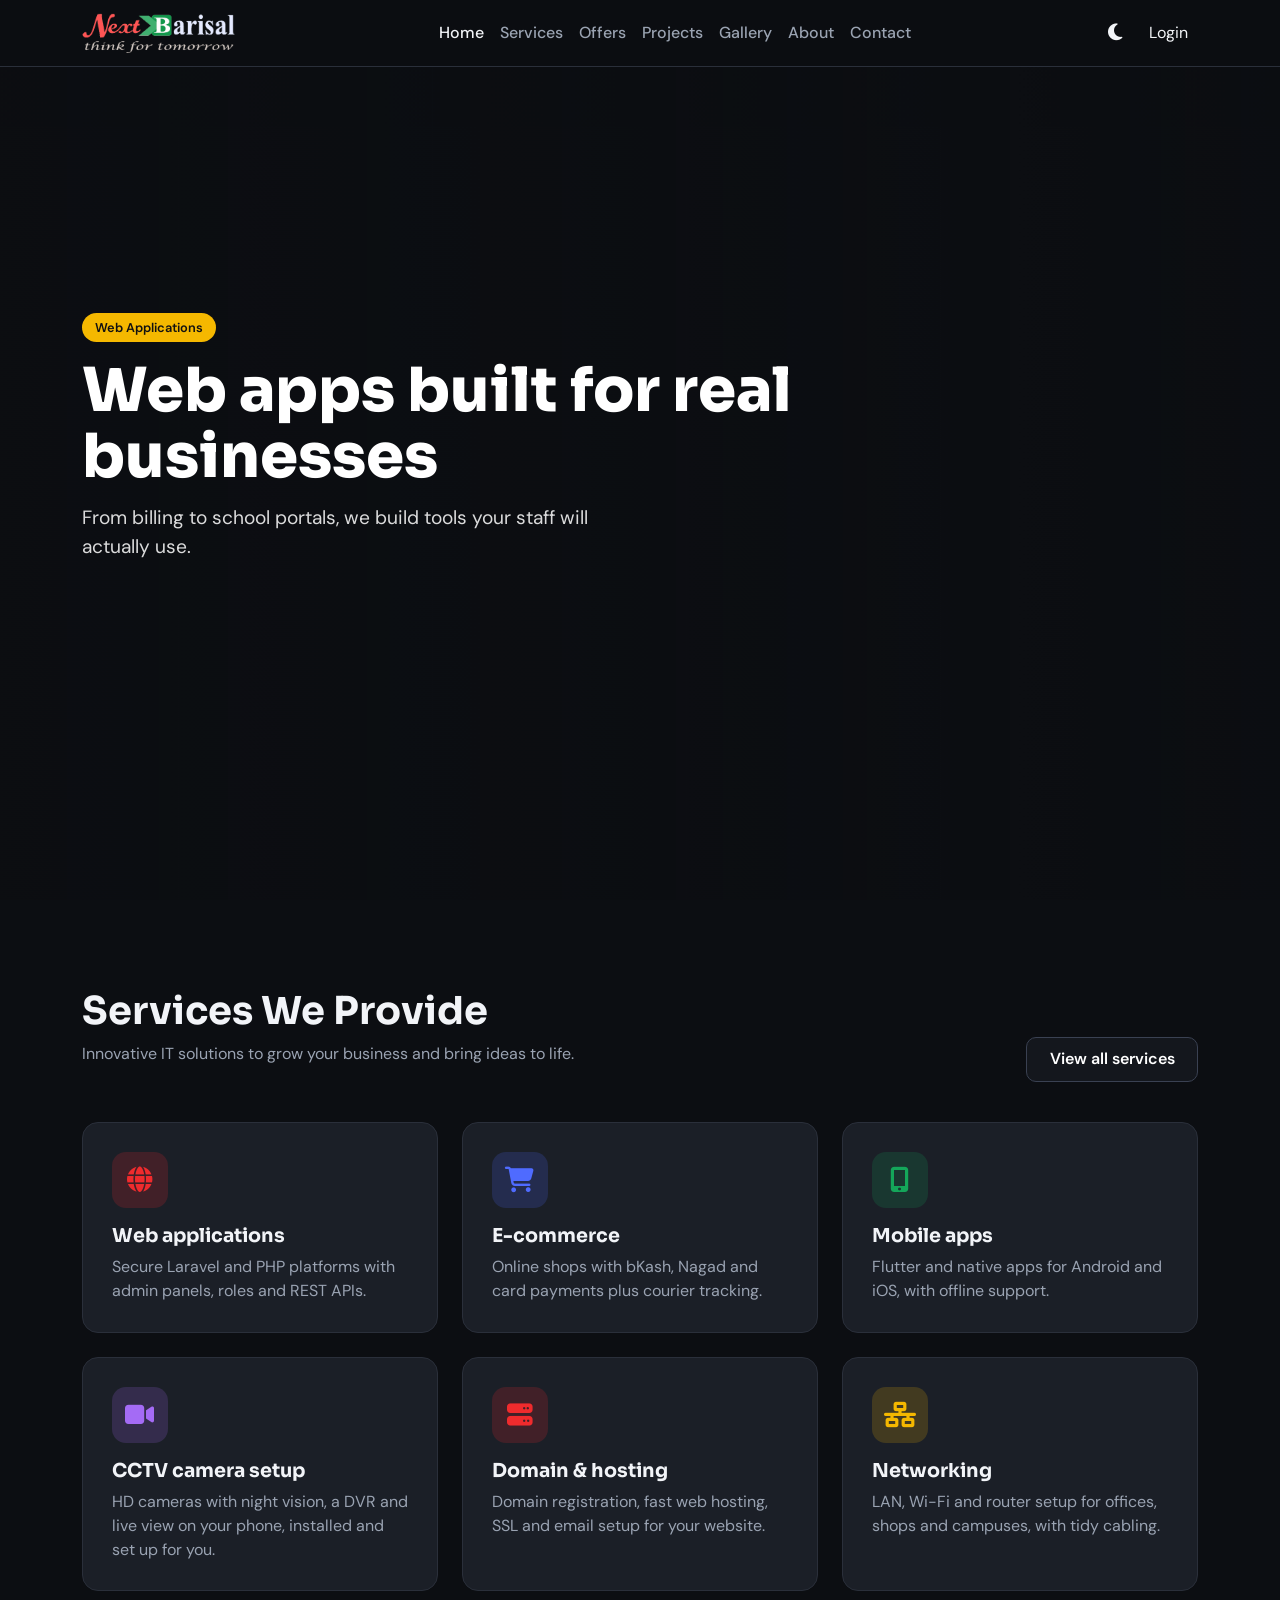
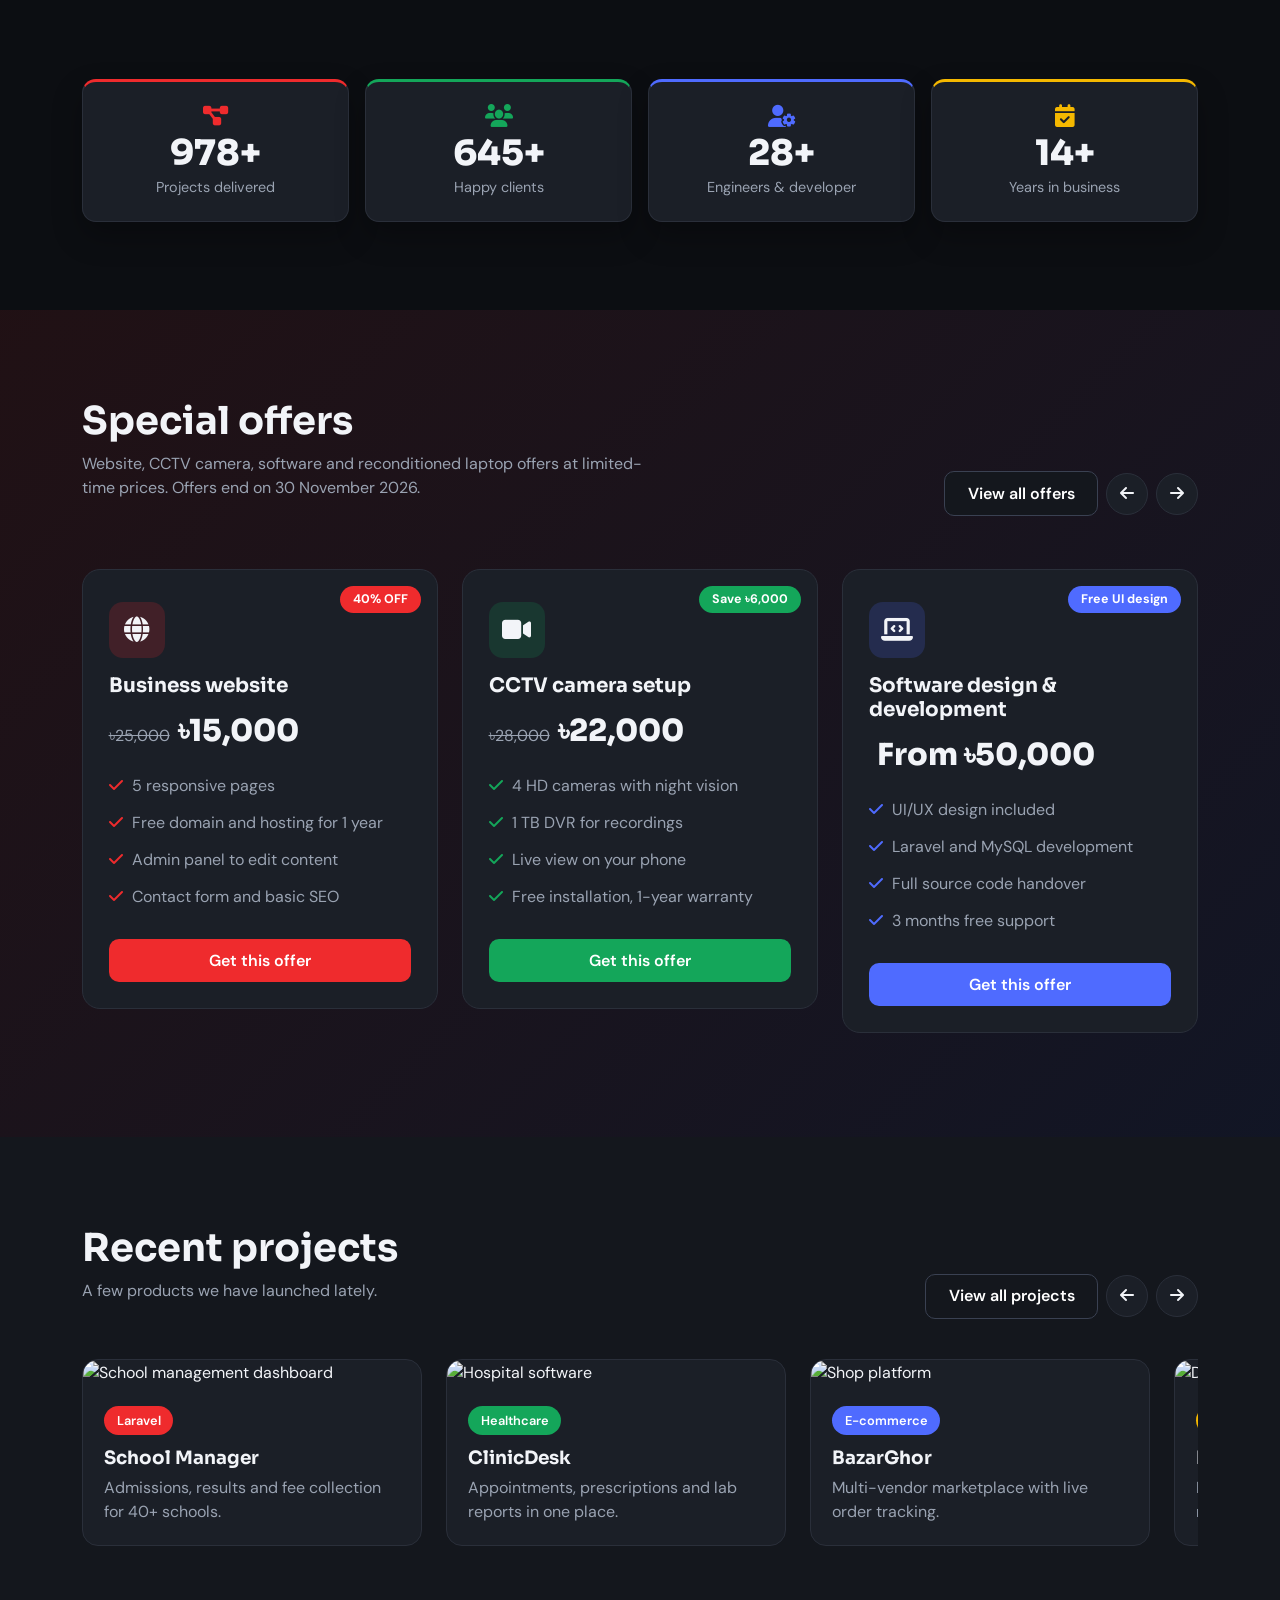
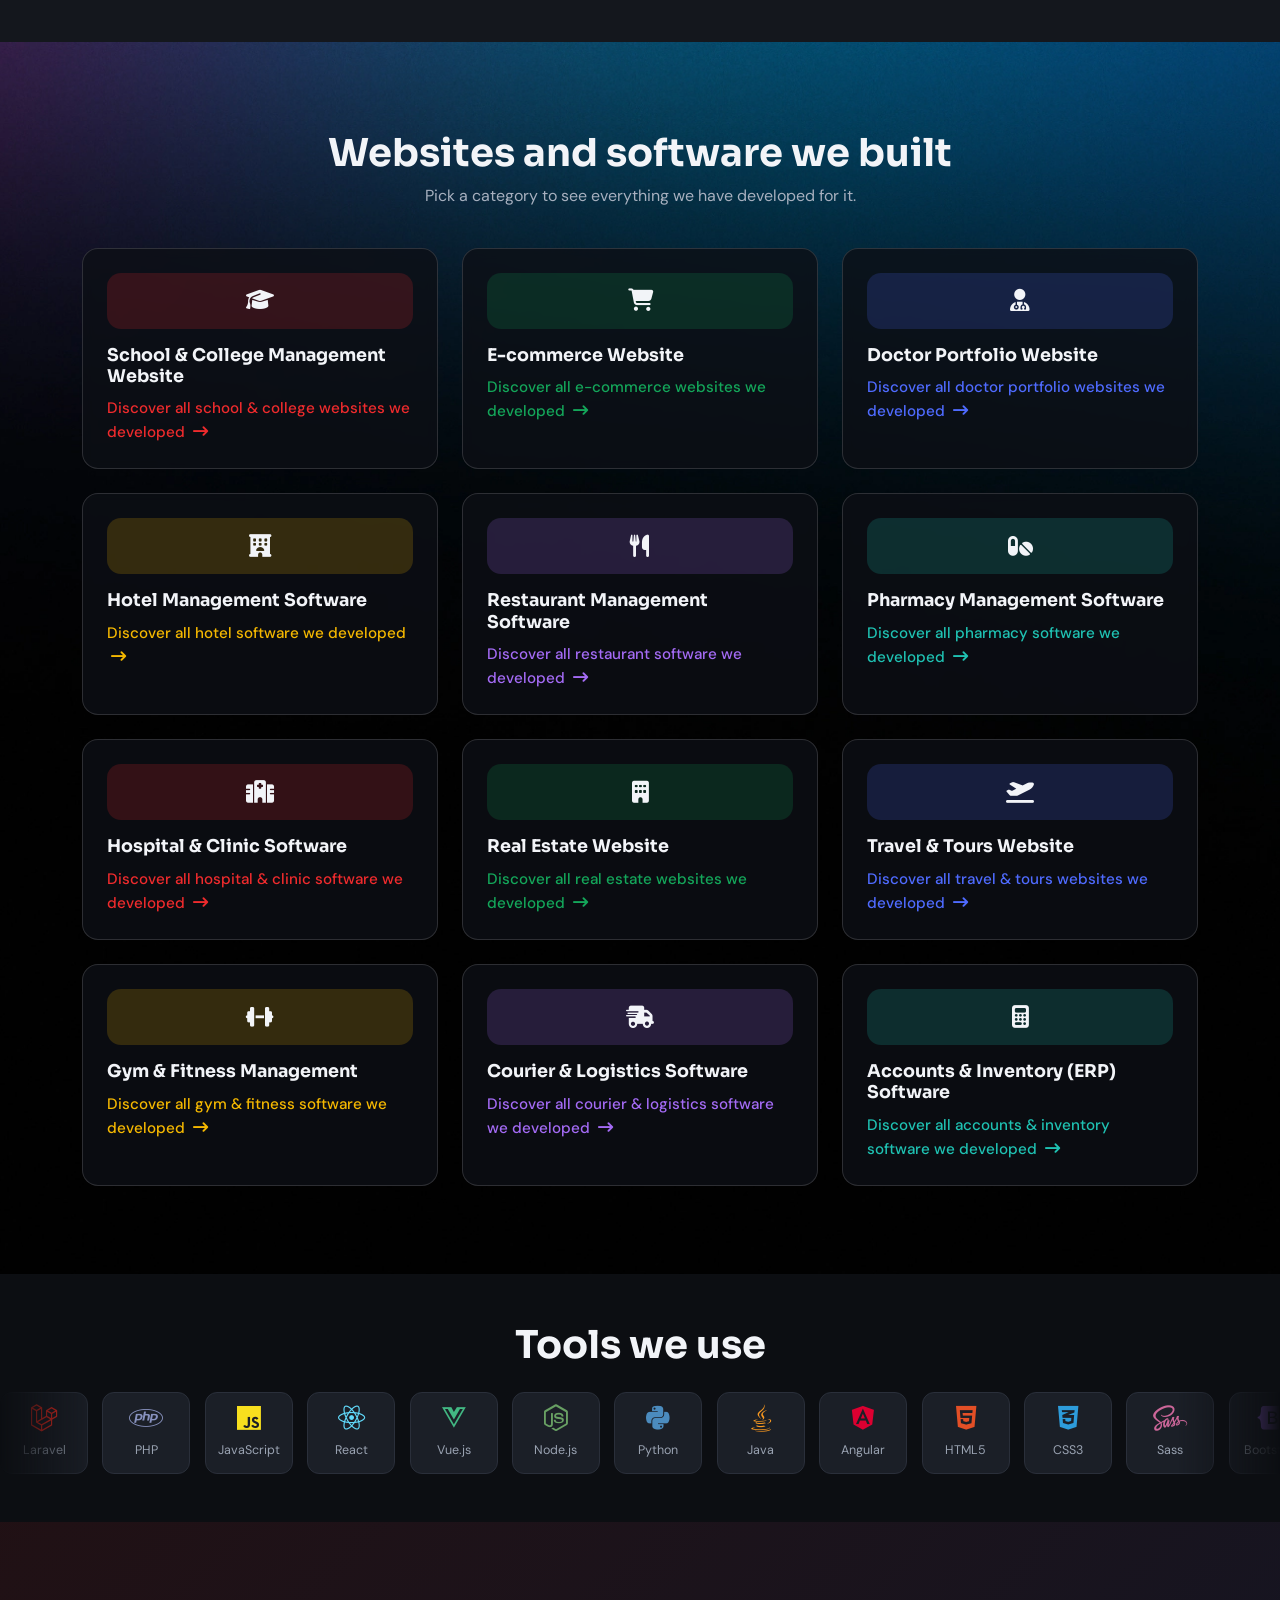
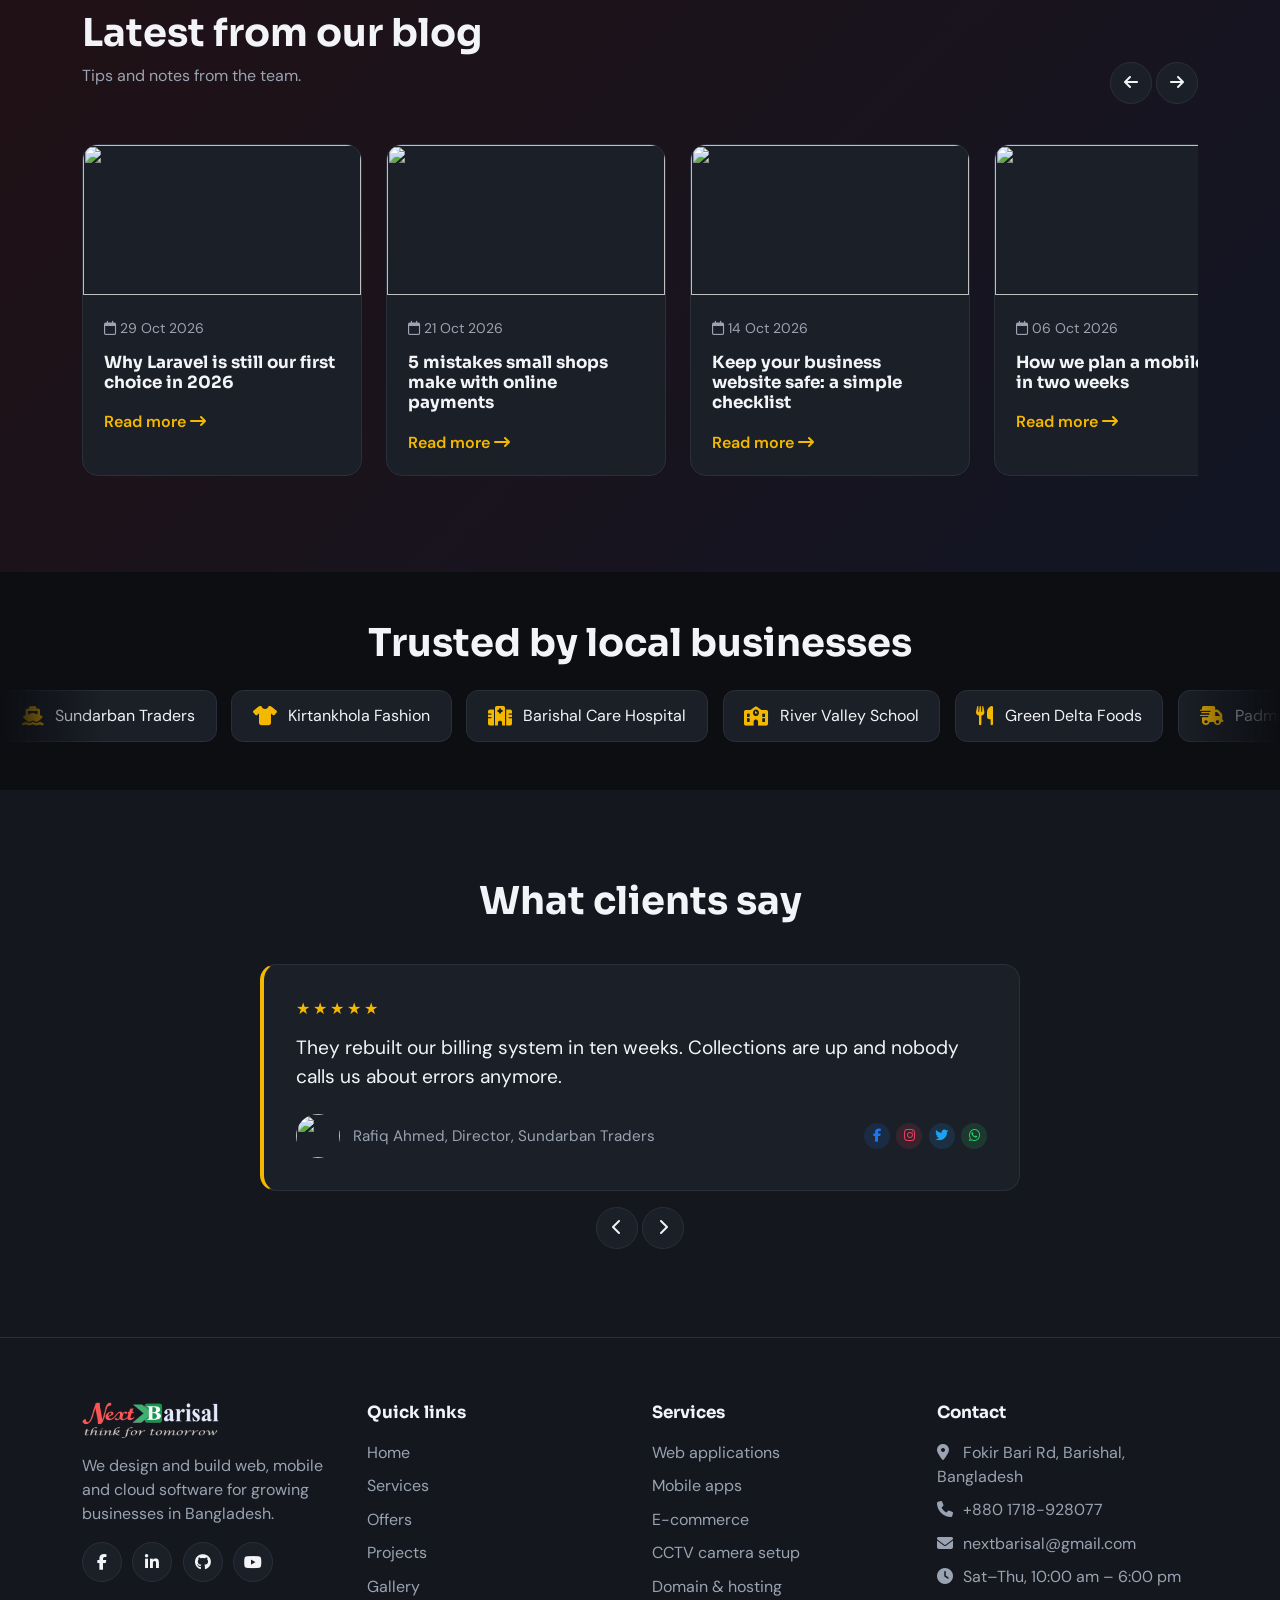
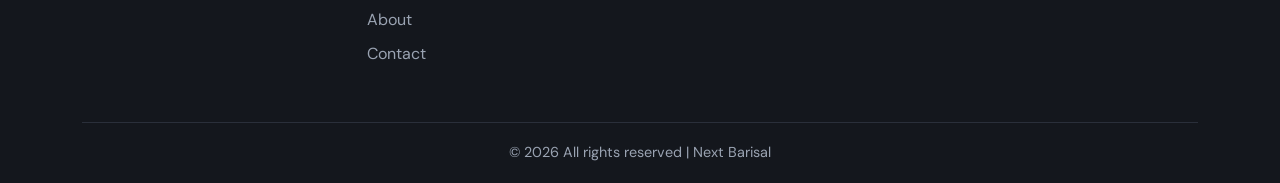
==== commit 649217e8: "finel light and dark mode" ====
--- a/index.html
+++ b/index.html
@@ -5,13 +5,15 @@
   <meta charset="UTF-8">
   <meta name="viewport" content="width=device-width, initial-scale=1">
   <title>NextBarisal | Think for Tomorrow</title>
-  <meta name="description" content="NextBarisal is a software company in Barishal building web, mobile and cloud products.">
+  <meta name="description"
+    content="NextBarisal is a software company in Barishal building web, mobile and cloud products.">
   <link rel="icon" type="image/jpeg" href="assets/img/nextbarisal-fabicon.jpg">
   <link href="https://cdn.jsdelivr.net/npm/bootstrap@5.3.3/dist/css/bootstrap.min.css" rel="stylesheet">
   <link href="https://cdnjs.cloudflare.com/ajax/libs/font-awesome/6.5.2/css/all.min.css" rel="stylesheet">
-  <link href="https://fonts.googleapis.com/css2?family=Sora:wght@500;700;800&family=DM+Sans:wght@400;500&display=swap" rel="stylesheet">
+  <link href="https://fonts.googleapis.com/css2?family=Sora:wght@500;700;800&family=DM+Sans:wght@400;500&display=swap"
+    rel="stylesheet">
   <link href="assets/css/style.css" rel="stylesheet">
-  <script>try{var t=localStorage.getItem('nb-theme');if(t)document.documentElement.setAttribute('data-bs-theme',t)}catch(e){}</script>
+  <script>try { var t = localStorage.getItem('nb-theme'); if (t) document.documentElement.setAttribute('data-bs-theme', t) } catch (e) { }</script>
 </head>
 
 <body>
@@ -19,24 +21,35 @@
   <!-- NAVBAR -->
   <nav class="navbar navbar-expand-lg fixed-top nb-nav">
     <div class="container">
-      <a class="navbar-brand" href="index.html"><img class="logo-light" src="assets/img/nextbarisal-logo.png" alt="NextBarisal" height="40"><img class="logo-dark" src="assets/img/nextbarisal-logo-dark.png" alt="NextBarisal" height="40"></a>
+      <a class="navbar-brand" href="index.html"><img class="logo-light" src="assets/img/nextbarisal-logo.png"
+          alt="NextBarisal" height="40"><img class="logo-dark" src="assets/img/nextbarisal-logo-dark.png"
+          alt="NextBarisal" height="40"></a>
       <div class="offcanvas offcanvas-start" tabindex="-1" id="menu" aria-label="Menu">
         <div class="offcanvas-body align-items-lg-center">
           <ul class="navbar-nav mx-lg-auto">
-          <li class="nav-item"><a class="nav-link active" href="index.html" aria-current="page"><i class="fa-solid fa-house me-2 d-lg-none"></i>Home</a></li>
-          <li class="nav-item"><a class="nav-link" href="services.html"><i class="fa-solid fa-layer-group me-2 d-lg-none"></i>Services</a></li>
-          <li class="nav-item"><a class="nav-link" href="offers.html"><i class="fa-solid fa-tags me-2 d-lg-none"></i>Offers</a></li>
-          <li class="nav-item"><a class="nav-link" href="projects.html"><i class="fa-solid fa-briefcase me-2 d-lg-none"></i>Projects</a></li>
-          <li class="nav-item"><a class="nav-link" href="gallery.html"><i class="fa-solid fa-images me-2 d-lg-none"></i>Gallery</a></li>
-          <li class="nav-item"><a class="nav-link" href="about.html"><i class="fa-solid fa-circle-info me-2 d-lg-none"></i>About</a></li>
-          <li class="nav-item"><a class="nav-link" href="contact.html"><i class="fa-solid fa-envelope me-2 d-lg-none"></i>Contact</a></li>
+            <li class="nav-item"><a class="nav-link active" href="index.html" aria-current="page"><i
+                  class="fa-solid fa-house me-2 d-lg-none"></i>Home</a></li>
+            <li class="nav-item"><a class="nav-link" href="services.html"><i
+                  class="fa-solid fa-layer-group me-2 d-lg-none"></i>Services</a></li>
+            <li class="nav-item"><a class="nav-link" href="offers.html"><i
+                  class="fa-solid fa-tags me-2 d-lg-none"></i>Offers</a></li>
+            <li class="nav-item"><a class="nav-link" href="projects.html"><i
+                  class="fa-solid fa-briefcase me-2 d-lg-none"></i>Projects</a></li>
+            <li class="nav-item"><a class="nav-link" href="gallery.html"><i
+                  class="fa-solid fa-images me-2 d-lg-none"></i>Gallery</a></li>
+            <li class="nav-item"><a class="nav-link" href="about.html"><i
+                  class="fa-solid fa-circle-info me-2 d-lg-none"></i>About</a></li>
+            <li class="nav-item"><a class="nav-link" href="contact.html"><i
+                  class="fa-solid fa-envelope me-2 d-lg-none"></i>Contact</a></li>
           </ul>
         </div>
       </div>
       <div class="d-flex align-items-center gap-2 ms-auto ms-lg-0">
-        <button id="themeBtn" class="btn btn-plain" aria-label="Toggle dark and light mode"><i class="fa-solid fa-moon"></i></button>
+        <button id="themeBtn" class="btn btn-plain" aria-label="Toggle dark and light mode"><i
+            class="fa-solid fa-moon"></i></button>
         <button class="btn btn-plain btn-login" data-bs-toggle="modal" data-bs-target="#loginModal">Login</button>
-        <button class="navbar-toggler" data-bs-toggle="offcanvas" data-bs-target="#menu" aria-controls="menu" aria-label="Open menu"><i class="fa-solid fa-bars"></i></button>
+        <button class="navbar-toggler" data-bs-toggle="offcanvas" data-bs-target="#menu" aria-controls="menu"
+          aria-label="Open menu"><i class="fa-solid fa-bars"></i></button>
       </div>
     </div>
   </nav>
@@ -112,7 +125,7 @@
         <!-- 6. E-commerce -->
         <div class="carousel-item">
           <div class="hero-bg"
-            style="--img:url('https://images.unsplash.com/photo-1556740738-b6a63e27c4df?w=1600&q=80')"></div>
+            style="--img:url('https://images.unsplash.com/photo-1555529669-e69e7aa0ba9a?w=1600&q=80')"></div>
           <div class="hero-wrap">
             <div class="container">
               <span class="chip c-green">E-commerce</span>
@@ -123,7 +136,6 @@
         </div>
 
 
-
         <!-- 7. Reconditioned Laptop Sale -->
         <div class="carousel-item">
           <div class="hero-bg"
@@ -172,7 +184,7 @@
     <div class="container">
       <div class="head d-flex justify-content-between align-items-end flex-wrap gap-3">
         <div>
-          <h2>What we build</h2>
+          <h2>Services We Provide</h2>
           <p>Innovative IT solutions to grow your business and bring ideas to life.</p>
         </div>
         <a class="btn btn-send" href="services.html">View all services</a>
@@ -183,27 +195,32 @@
             <h3><a href="service-details.html?id=web-applications" class="stretched-link">Web applications</a></h3>
             <p>Secure Laravel and PHP platforms with admin panels, roles and REST APIs.</p>
           </article>
-        </div><div class="col-md-6 col-lg-4">
+        </div>
+        <div class="col-md-6 col-lg-4">
           <article class="card-nb s-blue"><i class="fa-solid fa-cart-shopping"></i>
             <h3><a href="service-details.html?id=e-commerce" class="stretched-link">E-commerce</a></h3>
             <p>Online shops with bKash, Nagad and card payments plus courier tracking.</p>
           </article>
-        </div><div class="col-md-6 col-lg-4">
+        </div>
+        <div class="col-md-6 col-lg-4">
           <article class="card-nb s-green"><i class="fa-solid fa-mobile-screen-button"></i>
             <h3><a href="service-details.html?id=mobile-apps" class="stretched-link">Mobile apps</a></h3>
             <p>Flutter and native apps for Android and iOS, with offline support.</p>
           </article>
-        </div><div class="col-md-6 col-lg-4">
+        </div>
+        <div class="col-md-6 col-lg-4">
           <article class="card-nb s-purple"><i class="fa-solid fa-video"></i>
             <h3><a href="service-details.html?id=cctv-camera-setup" class="stretched-link">CCTV camera setup</a></h3>
             <p>HD cameras with night vision, a DVR and live view on your phone, installed and set up for you.</p>
           </article>
-        </div><div class="col-md-6 col-lg-4">
+        </div>
+        <div class="col-md-6 col-lg-4">
           <article class="card-nb s-red"><i class="fa-solid fa-server"></i>
             <h3><a href="service-details.html?id=domain-hosting" class="stretched-link">Domain &amp; hosting</a></h3>
             <p>Domain registration, fast web hosting, SSL and email setup for your website.</p>
           </article>
-        </div><div class="col-md-6 col-lg-4">
+        </div>
+        <div class="col-md-6 col-lg-4">
           <article class="card-nb s-yellow"><i class="fa-solid fa-network-wired"></i>
             <h3><a href="service-details.html?id=networking" class="stretched-link">Networking</a></h3>
             <p>LAN, Wi-Fi and router setup for offices, shops and campuses, with tidy cabling.</p>
@@ -246,7 +263,8 @@
           <p>Website, CCTV camera, software and reconditioned laptop offers at limited-time prices. Offers end on 30
             November 2026.</p>
         </div>
-        <div class="d-flex align-items-center gap-2 flex-wrap"><a class="btn btn-send" href="offers.html">View all offers</a><button class="btn btn-icon" id="offerPrev" aria-label="Previous offers"><i
+        <div class="d-flex align-items-center gap-2 flex-wrap"><a class="btn btn-send" href="offers.html">View all
+            offers</a><button class="btn btn-icon" id="offerPrev" aria-label="Previous offers"><i
               class="fa-solid fa-arrow-left"></i></button>
           <button class="btn btn-icon" id="offerNext" aria-label="Next offers"><i
               class="fa-solid fa-arrow-right"></i></button>
@@ -290,7 +308,8 @@
             <li><i class="fa-solid fa-check"></i>Full source code handover</li>
             <li><i class="fa-solid fa-check"></i>3 months free support</li>
           </ul>
-          <a href="contact.html?service=Software%20design%20%26%20development" class="btn btn-offer w-100">Get this offer</a>
+          <a href="contact.html?service=Software%20design%20%26%20development" class="btn btn-offer w-100">Get this
+            offer</a>
         </article>
         <article class="offer s-purple">
           <span class="off-badge">Budget friendly</span>
@@ -317,7 +336,8 @@
           <h2>Recent projects</h2>
           <p>A few products we have launched lately.</p>
         </div>
-        <div class="d-flex align-items-center gap-2 flex-wrap"><a class="btn btn-send" href="projects.html">View all projects</a><button class="btn btn-icon" id="prevBtn" aria-label="Previous projects"><i
+        <div class="d-flex align-items-center gap-2 flex-wrap"><a class="btn btn-send" href="projects.html">View all
+            projects</a><button class="btn btn-icon" id="prevBtn" aria-label="Previous projects"><i
               class="fa-solid fa-arrow-left"></i></button>
           <button class="btn btn-icon" id="nextBtn" aria-label="Next projects"><i
               class="fa-solid fa-arrow-right"></i></button>
@@ -374,68 +394,107 @@
   <!-- WEBSITES BUILT -->
   <section id="websites" class="py-6">
     <div class="container">
-      <div class="head text-center"><h2>Websites and software we built</h2><p>Pick a category to see everything we have developed for it.</p></div>
+      <div class="head text-center">
+        <h2>Websites and software we built</h2>
+        <p>Pick a category to see everything we have developed for it.</p>
+      </div>
       <div class="row g-4">
-        <div class="col-md-6 col-lg-4"><article class="cat s-red">
-          <div class="s-ico"><i class="fa-solid fa-graduation-cap"></i></div>
-          <h3>School &amp; College Management Website</h3>
-          <a class="go stretched-link" href="websites.html?type=school">Discover all school &amp; college websites we developed <i class="fa-solid fa-arrow-right-long ms-1"></i></a>
-        </article></div>
-        <div class="col-md-6 col-lg-4"><article class="cat s-green">
-          <div class="s-ico"><i class="fa-solid fa-cart-shopping"></i></div>
-          <h3>E-commerce Website</h3>
-          <a class="go stretched-link" href="websites.html?type=ecommerce">Discover all e-commerce websites we developed <i class="fa-solid fa-arrow-right-long ms-1"></i></a>
-        </article></div>
-        <div class="col-md-6 col-lg-4"><article class="cat s-blue">
-          <div class="s-ico"><i class="fa-solid fa-user-doctor"></i></div>
-          <h3>Doctor Portfolio Website</h3>
-          <a class="go stretched-link" href="websites.html?type=doctor">Discover all doctor portfolio websites we developed <i class="fa-solid fa-arrow-right-long ms-1"></i></a>
-        </article></div>
-        <div class="col-md-6 col-lg-4"><article class="cat s-yellow">
-          <div class="s-ico"><i class="fa-solid fa-hotel"></i></div>
-          <h3>Hotel Management Software</h3>
-          <a class="go stretched-link" href="websites.html?type=hotel">Discover all hotel software we developed <i class="fa-solid fa-arrow-right-long ms-1"></i></a>
-        </article></div>
-        <div class="col-md-6 col-lg-4"><article class="cat s-purple">
-          <div class="s-ico"><i class="fa-solid fa-utensils"></i></div>
-          <h3>Restaurant Management Software</h3>
-          <a class="go stretched-link" href="websites.html?type=restaurant">Discover all restaurant software we developed <i class="fa-solid fa-arrow-right-long ms-1"></i></a>
-        </article></div>
-        <div class="col-md-6 col-lg-4"><article class="cat s-teal">
-          <div class="s-ico"><i class="fa-solid fa-pills"></i></div>
-          <h3>Pharmacy Management Software</h3>
-          <a class="go stretched-link" href="websites.html?type=pharmacy">Discover all pharmacy software we developed <i class="fa-solid fa-arrow-right-long ms-1"></i></a>
-        </article></div>
-        <div class="col-md-6 col-lg-4"><article class="cat s-red">
-          <div class="s-ico"><i class="fa-solid fa-hospital"></i></div>
-          <h3>Hospital &amp; Clinic Software</h3>
-          <a class="go stretched-link" href="websites.html?type=hospital">Discover all hospital &amp; clinic software we developed <i class="fa-solid fa-arrow-right-long ms-1"></i></a>
-        </article></div>
-        <div class="col-md-6 col-lg-4"><article class="cat s-green">
-          <div class="s-ico"><i class="fa-solid fa-building"></i></div>
-          <h3>Real Estate Website</h3>
-          <a class="go stretched-link" href="websites.html?type=realestate">Discover all real estate websites we developed <i class="fa-solid fa-arrow-right-long ms-1"></i></a>
-        </article></div>
-        <div class="col-md-6 col-lg-4"><article class="cat s-blue">
-          <div class="s-ico"><i class="fa-solid fa-plane-departure"></i></div>
-          <h3>Travel &amp; Tours Website</h3>
-          <a class="go stretched-link" href="websites.html?type=travel">Discover all travel &amp; tours websites we developed <i class="fa-solid fa-arrow-right-long ms-1"></i></a>
-        </article></div>
-        <div class="col-md-6 col-lg-4"><article class="cat s-yellow">
-          <div class="s-ico"><i class="fa-solid fa-dumbbell"></i></div>
-          <h3>Gym &amp; Fitness Management</h3>
-          <a class="go stretched-link" href="websites.html?type=gym">Discover all gym &amp; fitness software we developed <i class="fa-solid fa-arrow-right-long ms-1"></i></a>
-        </article></div>
-        <div class="col-md-6 col-lg-4"><article class="cat s-purple">
-          <div class="s-ico"><i class="fa-solid fa-truck-fast"></i></div>
-          <h3>Courier &amp; Logistics Software</h3>
-          <a class="go stretched-link" href="websites.html?type=courier">Discover all courier &amp; logistics software we developed <i class="fa-solid fa-arrow-right-long ms-1"></i></a>
-        </article></div>
-        <div class="col-md-6 col-lg-4"><article class="cat s-teal">
-          <div class="s-ico"><i class="fa-solid fa-calculator"></i></div>
-          <h3>Accounts &amp; Inventory (ERP) Software</h3>
-          <a class="go stretched-link" href="websites.html?type=accounts">Discover all accounts &amp; inventory software we developed <i class="fa-solid fa-arrow-right-long ms-1"></i></a>
-        </article></div>
+        <div class="col-md-6 col-lg-4">
+          <article class="cat s-red">
+            <div class="s-ico"><i class="fa-solid fa-graduation-cap"></i></div>
+            <h3>School &amp; College Management Website</h3>
+            <a class="go stretched-link" href="websites.html?type=school">Discover all school &amp; college websites we
+              developed <i class="fa-solid fa-arrow-right-long ms-1"></i></a>
+          </article>
+        </div>
+        <div class="col-md-6 col-lg-4">
+          <article class="cat s-green">
+            <div class="s-ico"><i class="fa-solid fa-cart-shopping"></i></div>
+            <h3>E-commerce Website</h3>
+            <a class="go stretched-link" href="websites.html?type=ecommerce">Discover all e-commerce websites we
+              developed <i class="fa-solid fa-arrow-right-long ms-1"></i></a>
+          </article>
+        </div>
+        <div class="col-md-6 col-lg-4">
+          <article class="cat s-blue">
+            <div class="s-ico"><i class="fa-solid fa-user-doctor"></i></div>
+            <h3>Doctor Portfolio Website</h3>
+            <a class="go stretched-link" href="websites.html?type=doctor">Discover all doctor portfolio websites we
+              developed <i class="fa-solid fa-arrow-right-long ms-1"></i></a>
+          </article>
+        </div>
+        <div class="col-md-6 col-lg-4">
+          <article class="cat s-yellow">
+            <div class="s-ico"><i class="fa-solid fa-hotel"></i></div>
+            <h3>Hotel Management Software</h3>
+            <a class="go stretched-link" href="websites.html?type=hotel">Discover all hotel software we developed <i
+                class="fa-solid fa-arrow-right-long ms-1"></i></a>
+          </article>
+        </div>
+        <div class="col-md-6 col-lg-4">
+          <article class="cat s-purple">
+            <div class="s-ico"><i class="fa-solid fa-utensils"></i></div>
+            <h3>Restaurant Management Software</h3>
+            <a class="go stretched-link" href="websites.html?type=restaurant">Discover all restaurant software we
+              developed <i class="fa-solid fa-arrow-right-long ms-1"></i></a>
+          </article>
+        </div>
+        <div class="col-md-6 col-lg-4">
+          <article class="cat s-teal">
+            <div class="s-ico"><i class="fa-solid fa-pills"></i></div>
+            <h3>Pharmacy Management Software</h3>
+            <a class="go stretched-link" href="websites.html?type=pharmacy">Discover all pharmacy software we developed
+              <i class="fa-solid fa-arrow-right-long ms-1"></i></a>
+          </article>
+        </div>
+        <div class="col-md-6 col-lg-4">
+          <article class="cat s-red">
+            <div class="s-ico"><i class="fa-solid fa-hospital"></i></div>
+            <h3>Hospital &amp; Clinic Software</h3>
+            <a class="go stretched-link" href="websites.html?type=hospital">Discover all hospital &amp; clinic software
+              we developed <i class="fa-solid fa-arrow-right-long ms-1"></i></a>
+          </article>
+        </div>
+        <div class="col-md-6 col-lg-4">
+          <article class="cat s-green">
+            <div class="s-ico"><i class="fa-solid fa-building"></i></div>
+            <h3>Real Estate Website</h3>
+            <a class="go stretched-link" href="websites.html?type=realestate">Discover all real estate websites we
+              developed <i class="fa-solid fa-arrow-right-long ms-1"></i></a>
+          </article>
+        </div>
+        <div class="col-md-6 col-lg-4">
+          <article class="cat s-blue">
+            <div class="s-ico"><i class="fa-solid fa-plane-departure"></i></div>
+            <h3>Travel &amp; Tours Website</h3>
+            <a class="go stretched-link" href="websites.html?type=travel">Discover all travel &amp; tours websites we
+              developed <i class="fa-solid fa-arrow-right-long ms-1"></i></a>
+          </article>
+        </div>
+        <div class="col-md-6 col-lg-4">
+          <article class="cat s-yellow">
+            <div class="s-ico"><i class="fa-solid fa-dumbbell"></i></div>
+            <h3>Gym &amp; Fitness Management</h3>
+            <a class="go stretched-link" href="websites.html?type=gym">Discover all gym &amp; fitness software we
+              developed <i class="fa-solid fa-arrow-right-long ms-1"></i></a>
+          </article>
+        </div>
+        <div class="col-md-6 col-lg-4">
+          <article class="cat s-purple">
+            <div class="s-ico"><i class="fa-solid fa-truck-fast"></i></div>
+            <h3>Courier &amp; Logistics Software</h3>
+            <a class="go stretched-link" href="websites.html?type=courier">Discover all courier &amp; logistics software
+              we developed <i class="fa-solid fa-arrow-right-long ms-1"></i></a>
+          </article>
+        </div>
+        <div class="col-md-6 col-lg-4">
+          <article class="cat s-teal">
+            <div class="s-ico"><i class="fa-solid fa-calculator"></i></div>
+            <h3>Accounts &amp; Inventory (ERP) Software</h3>
+            <a class="go stretched-link" href="websites.html?type=accounts">Discover all accounts &amp; inventory
+              software we developed <i class="fa-solid fa-arrow-right-long ms-1"></i></a>
+          </article>
+        </div>
       </div>
     </div>
   </section>
@@ -489,36 +548,42 @@
         <article class="proj sm"><img src="https://images.unsplash.com/photo-1499750310107-5fef28a66643?w=600&q=70"
             alt="" loading="lazy">
           <div><small class="date"><i class="fa-regular fa-calendar me-1"></i>29 Oct 2026</small>
-            <h3><a href="blog-details.html?id=laravel-first-choice-2026" class="stretched-link blog-link">Why Laravel is still our first choice in 2026</a></h3><a href="blog-details.html?id=laravel-first-choice-2026" class="more" tabindex="-1">Read more <i
-                class="fa-solid fa-arrow-right-long"></i></a>
+            <h3><a href="blog-details.html?id=laravel-first-choice-2026" class="stretched-link blog-link">Why Laravel is
+                still our first choice in 2026</a></h3><a href="blog-details.html?id=laravel-first-choice-2026"
+              class="more" tabindex="-1">Read more <i class="fa-solid fa-arrow-right-long"></i></a>
           </div>
         </article>
         <article class="proj sm"><img src="https://images.unsplash.com/photo-1488590528505-98d2b5aba04b?w=600&q=70"
             alt="" loading="lazy">
           <div><small class="date"><i class="fa-regular fa-calendar me-1"></i>21 Oct 2026</small>
-            <h3><a href="blog-details.html?id=online-payment-mistakes" class="stretched-link blog-link">5 mistakes small shops make with online payments</a></h3><a href="blog-details.html?id=online-payment-mistakes" class="more" tabindex="-1">Read more <i
-                class="fa-solid fa-arrow-right-long"></i></a>
+            <h3><a href="blog-details.html?id=online-payment-mistakes" class="stretched-link blog-link">5 mistakes small
+                shops make with online payments</a></h3><a href="blog-details.html?id=online-payment-mistakes"
+              class="more" tabindex="-1">Read more <i class="fa-solid fa-arrow-right-long"></i></a>
           </div>
         </article>
         <article class="proj sm"><img src="https://images.unsplash.com/photo-1550751827-4bd374c3f58b?w=600&q=70" alt=""
             loading="lazy">
           <div><small class="date"><i class="fa-regular fa-calendar me-1"></i>14 Oct 2026</small>
-            <h3><a href="blog-details.html?id=website-safety-checklist" class="stretched-link blog-link">Keep your business website safe: a simple checklist</a></h3><a href="blog-details.html?id=website-safety-checklist" class="more" tabindex="-1">Read more <i
+            <h3><a href="blog-details.html?id=website-safety-checklist" class="stretched-link blog-link">Keep your
+                business website safe: a simple checklist</a></h3><a
+              href="blog-details.html?id=website-safety-checklist" class="more" tabindex="-1">Read more <i
                 class="fa-solid fa-arrow-right-long"></i></a>
           </div>
         </article>
         <article class="proj sm"><img src="https://images.unsplash.com/photo-1461749280684-dccba630e2f6?w=600&q=70"
             alt="" loading="lazy">
           <div><small class="date"><i class="fa-regular fa-calendar me-1"></i>06 Oct 2026</small>
-            <h3><a href="blog-details.html?id=plan-mobile-app-two-weeks" class="stretched-link blog-link">How we plan a mobile app in two weeks</a></h3><a href="blog-details.html?id=plan-mobile-app-two-weeks" class="more" tabindex="-1">Read more <i
-                class="fa-solid fa-arrow-right-long"></i></a>
+            <h3><a href="blog-details.html?id=plan-mobile-app-two-weeks" class="stretched-link blog-link">How we plan a
+                mobile app in two weeks</a></h3><a href="blog-details.html?id=plan-mobile-app-two-weeks" class="more"
+              tabindex="-1">Read more <i class="fa-solid fa-arrow-right-long"></i></a>
           </div>
         </article>
         <article class="proj sm"><img src="https://images.unsplash.com/photo-1517694712202-14dd9538aa97?w=600&q=70"
             alt="" loading="lazy">
           <div><small class="date"><i class="fa-regular fa-calendar me-1"></i>30 Sep 2026</small>
-            <h3><a href="blog-details.html?id=flutter-vs-native" class="stretched-link blog-link">Choosing between Flutter and native apps</a></h3><a href="blog-details.html?id=flutter-vs-native" class="more" tabindex="-1">Read more <i
-                class="fa-solid fa-arrow-right-long"></i></a>
+            <h3><a href="blog-details.html?id=flutter-vs-native" class="stretched-link blog-link">Choosing between
+                Flutter and native apps</a></h3><a href="blog-details.html?id=flutter-vs-native" class="more"
+              tabindex="-1">Read more <i class="fa-solid fa-arrow-right-long"></i></a>
           </div>
         </article>
       </div>
@@ -639,7 +704,8 @@
     <div class="container">
       <div class="row g-4 foot-top">
         <div class="col-sm-6 col-lg-3">
-          <img class="logo-light" src="assets/img/nextbarisal-logo.png" alt="NextBarisal" height="36"><img class="logo-dark" src="assets/img/nextbarisal-logo-dark.png" alt="NextBarisal" height="36">
+          <img class="logo-light" src="assets/img/nextbarisal-logo.png" alt="NextBarisal" height="36"><img
+            class="logo-dark" src="assets/img/nextbarisal-logo-dark.png" alt="NextBarisal" height="36">
           <p class="mt-3">We design and build web, mobile and cloud software for growing businesses in Bangladesh.</p>
           <div class="social">
             <a href="#" aria-label="Facebook"><i class="fa-brands fa-facebook-f"></i></a>
@@ -675,7 +741,8 @@
           <ul class="list-unstyled">
             <li><i class="fa-solid fa-location-dot"></i> Fokir Bari Rd, Barishal, Bangladesh</li>
             <li><i class="fa-solid fa-phone"></i> <a href="tel:+8801718928077">+880 1718-928077</a></li>
-            <li><i class="fa-solid fa-envelope"></i> <a href="mailto:nextbarisal@gmail.com">nextbarisal@gmail.com</a></li>
+            <li><i class="fa-solid fa-envelope"></i> <a href="mailto:nextbarisal@gmail.com">nextbarisal@gmail.com</a>
+            </li>
             <li><i class="fa-solid fa-clock"></i> Sat–Thu, 10:00 am – 6:00 pm</li>
           </ul>
         </div>
@@ -691,7 +758,7 @@
     </div>
   </footer>
 
-<div class="modal fade" id="loginModal" tabindex="-1" aria-labelledby="loginTitle" aria-hidden="true">
+  <div class="modal fade" id="loginModal" tabindex="-1" aria-labelledby="loginTitle" aria-hidden="true">
     <div class="modal-dialog modal-dialog-centered">
       <div class="modal-content">
         <div class="modal-header">
@@ -716,4 +783,4 @@
   <script src="assets/js/main.js"></script>
 </body>
 
-</html>
+</html>
--- a/assets/css/style.css
+++ b/assets/css/style.css
@@ -1,210 +1,1206 @@
-:root{--red:#ef2b2d;--green:#14a65a;--blue:#4f6bff;--yellow:#f5b800;--purple:#a46bf5;--teal:#1fc2b3;
---bg:#0c0e12;--bg2:#14171d;--card:#1b1f27;--line:#2a2f3a;--text:#f2f4f8;--muted:#9aa3b2}
-[data-bs-theme="light"]{--bg:#ffffff;--bg2:#f3f5f8;--card:#ffffff;--line:#e1e5ec;--text:#14171d;--muted:#5b6475}
-html{scroll-behavior:smooth}
-body{font-family:'DM Sans',sans-serif;background:var(--bg);color:var(--text)}
-h1,h2,h3{font-family:'Sora',sans-serif;font-weight:700}
-.py-6{padding:5.5rem 0}.alt{background:var(--bg2)}
-.head{margin-bottom:2.5rem}.head h2{font-size:clamp(1.7rem,3vw,2.4rem)}.head p{color:var(--muted);max-width:52ch}
-.text-center.head p{margin-inline:auto}
+:root {
+   --red: #ef2b2d;
+   --green: #14a65a;
+   --blue: #4f6bff;
+   --yellow: #f5b800;
+   --purple: #a46bf5;
+   --teal: #1fc2b3;
+   --bg: #0c0e12;
+   --bg2: #14171d;
+   --card: #1b1f27;
+   --line: #2a2f3a;
+   --text: #f2f4f8;
+   --muted: #9aa3b2
+}
+
+[data-bs-theme="light"] {
+   --bg: #ffffff;
+   --bg2: #f3f5f8;
+   --card: #ffffff;
+   --line: #e1e5ec;
+   --text: #14171d;
+   --muted: #5b6475
+}
+
+html {
+   scroll-behavior: smooth
+}
+
+body {
+   font-family: 'DM Sans', sans-serif;
+   background: var(--bg);
+   color: var(--text)
+}
+
+h1,
+h2,
+h3 {
+   font-family: 'Sora', sans-serif;
+   font-weight: 700
+}
+
+.py-6 {
+   padding: 5.5rem 0
+}
+
+.alt {
+   background: var(--bg2)
+}
+
+.head {
+   margin-bottom: 2.5rem
+}
+
+.head h2 {
+   font-size: clamp(1.7rem, 3vw, 2.4rem)
+}
+
+.head p {
+   color: var(--muted);
+   max-width: 52ch
+}
+
+.text-center.head p {
+   margin-inline: auto
+}
 
 /* nav */
-.nb-nav{background:color-mix(in srgb,var(--bg) 94%,transparent);border-bottom:1px solid var(--line)}
-.nb-nav .nav-link{color:var(--muted);font-weight:500}.nb-nav .nav-link:hover{color:var(--text)}
-.navbar-toggler{color:var(--text);border:1px solid var(--line)}
-.btn-nb{background:var(--red);color:#fff;border:0;font-weight:600;border-radius:10px;padding:.55rem 1.2rem}
-.btn-nb:hover{background:#d11f21;color:#fff}
-.btn-ghost{border:1px solid #ffffff66;color:#fff;border-radius:10px}.btn-ghost:hover{background:#fff;color:#000}
-.btn-icon{width:42px;height:42px;border-radius:50%;border:1px solid var(--line);color:var(--text);background:var(--card)}
-.btn-icon:hover{border-color:var(--yellow);color:var(--yellow)}
+.nb-nav {
+   background: color-mix(in srgb, var(--bg) 94%, transparent);
+   border-bottom: 1px solid var(--line)
+}
+
+.nb-nav .nav-link {
+   color: var(--muted);
+   font-weight: 500
+}
+
+.nb-nav .nav-link:hover {
+   color: var(--text)
+}
+
+.navbar-toggler {
+   color: var(--text);
+   border: 1px solid var(--line)
+}
+
+.btn-nb {
+   background: var(--red);
+   color: #fff;
+   border: 0;
+   font-weight: 600;
+   border-radius: 10px;
+   padding: .55rem 1.2rem
+}
+
+.btn-nb:hover {
+   background: #d11f21;
+   color: #fff
+}
+
+.btn-ghost {
+   border: 1px solid #ffffff66;
+   color: #fff;
+   border-radius: 10px
+}
+
+.btn-ghost:hover {
+   background: #fff;
+   color: #000
+}
+
+.btn-icon {
+   width: 42px;
+   height: 42px;
+   border-radius: 50%;
+   border: 1px solid var(--line);
+   color: var(--text);
+   background: var(--card)
+}
+
+.btn-icon:hover {
+   border-color: var(--yellow);
+   color: var(--yellow)
+}
 
 /* hero */
-#home .carousel-item{min-height:100vh;overflow:hidden;background:#0c0e12}
-.hero-bg{position:absolute;inset:0;background:linear-gradient(135deg,#1b2233,#0c0e12);background-image:var(--img);background-size:cover;background-position:center;transform:scale(1)}
-.hero-bg::after{content:"";position:absolute;inset:0;background:linear-gradient(90deg,#0c0e12f0 0,#0c0e12b8 45%,#0c0e1255 100%)}
-#home .carousel-item.active .hero-bg{animation:heroZoom 7s ease-out forwards}
-.hero-wrap{position:absolute;inset:0;display:flex;align-items:center;padding:5rem 0;color:#fff}
-.hero-wrap .container>*{opacity:0;transform:translateY(24px)}
-#home .carousel-item.active .hero-wrap .container>*{animation:heroUp .8s ease forwards}
-#home .carousel-item.active .hero-wrap .container>:nth-child(2){animation-delay:.12s}
-#home .carousel-item.active .hero-wrap .container>:nth-child(3){animation-delay:.24s}
-#home .carousel-item.active .hero-wrap .container>:nth-child(4){animation-delay:.36s}
-.hero-title{font-size:clamp(2rem,5.5vw,3.8rem);font-weight:800;line-height:1.1;margin:1rem 0 .8rem;max-width:720px}
-.hero-text{font-size:clamp(1rem,2vw,1.2rem);max-width:540px;color:#ffffffd9;margin-bottom:1.6rem}
-@keyframes heroZoom{to{transform:scale(1.12)}}
-@keyframes heroUp{to{opacity:1;transform:none}}
-@media (prefers-reduced-motion:reduce){#home *{animation:none!important}.hero-wrap .container>*{opacity:1;transform:none}}
+#home .carousel-item {
+   min-height: 100vh;
+   overflow: hidden;
+   background: #0c0e12
+}
+
+.hero-bg {
+   position: absolute;
+   inset: 0;
+   background: linear-gradient(135deg, #1b2233, #0c0e12);
+   background-image: var(--img);
+   background-size: cover;
+   background-position: center;
+   transform: scale(1)
+}
+
+.hero-bg::after {
+   content: "";
+   position: absolute;
+   inset: 0;
+   background: linear-gradient(90deg, #0c0e12f0 0, #0c0e12b8 45%, #0c0e1255 100%)
+}
+
+#home .carousel-item.active .hero-bg {
+   animation: heroZoom 7s ease-out forwards
+}
+
+.hero-wrap {
+   position: absolute;
+   inset: 0;
+   display: flex;
+   align-items: center;
+   padding: 5rem 0;
+   color: #fff
+}
+
+.hero-wrap .container>* {
+   opacity: 0;
+   transform: translateY(24px)
+}
+
+#home .carousel-item.active .hero-wrap .container>* {
+   animation: heroUp .8s ease forwards
+}
+
+#home .carousel-item.active .hero-wrap .container>:nth-child(2) {
+   animation-delay: .12s
+}
+
+#home .carousel-item.active .hero-wrap .container>:nth-child(3) {
+   animation-delay: .24s
+}
+
+#home .carousel-item.active .hero-wrap .container>:nth-child(4) {
+   animation-delay: .36s
+}
+
+.hero-title {
+   font-size: clamp(2rem, 5.5vw, 3.8rem);
+   font-weight: 800;
+   line-height: 1.1;
+   margin: 1rem 0 .8rem;
+   max-width: 720px
+}
+
+.hero-text {
+   font-size: clamp(1rem, 2vw, 1.2rem);
+   max-width: 540px;
+   color: #ffffffd9;
+   margin-bottom: 1.6rem
+}
+
+@keyframes heroZoom {
+   to {
+      transform: scale(1.12)
+   }
+}
+
+@keyframes heroUp {
+   to {
+      opacity: 1;
+      transform: none
+   }
+}
+
+@media (prefers-reduced-motion:reduce) {
+   #home * {
+      animation: none !important
+   }
+
+   .hero-wrap .container>* {
+      opacity: 1;
+      transform: none
+   }
+}
 
 /* chips & accents */
-.chip{display:inline-block;font-size:.8rem;font-weight:600;padding:.3rem .8rem;border-radius:99px;color:#fff}
-.c-red{background:var(--red)}.c-green{background:var(--green)}.c-blue{background:var(--blue)}
-.c-yellow{background:var(--yellow);color:#111}.c-purple{background:var(--purple)}.c-teal{background:var(--teal);color:#08201e}
-.s-red{--c:var(--red);color:var(--c)}.s-green{--c:var(--green);color:var(--c)}.s-blue{--c:var(--blue);color:var(--c)}
-.s-yellow{--c:var(--yellow);color:var(--c)}.s-purple{--c:var(--purple);color:var(--c)}.s-teal{--c:var(--teal);color:var(--c)}
+.chip {
+   display: inline-block;
+   font-size: .8rem;
+   font-weight: 600;
+   padding: .3rem .8rem;
+   border-radius: 99px;
+   color: #fff
+}
+
+.c-red {
+   background: var(--red)
+}
+
+.c-green {
+   background: var(--green)
+}
+
+.c-blue {
+   background: var(--blue)
+}
+
+.c-yellow {
+   background: var(--yellow);
+   color: #111
+}
+
+.c-purple {
+   background: var(--purple)
+}
+
+.c-teal {
+   background: var(--teal);
+   color: #08201e
+}
+
+.s-red {
+   --c: var(--red);
+   color: var(--c)
+}
+
+.s-green {
+   --c: var(--green);
+   color: var(--c)
+}
+
+.s-blue {
+   --c: var(--blue);
+   color: var(--c)
+}
+
+.s-yellow {
+   --c: var(--yellow);
+   color: var(--c)
+}
+
+.s-purple {
+   --c: var(--purple);
+   color: var(--c)
+}
+
+.s-teal {
+   --c: var(--teal);
+   color: var(--c)
+}
 
 /* stats */
-.stats{padding:0 0 5.5rem}
-.stat{background:var(--card);border:1px solid var(--line);border-top:3px solid var(--c);border-radius:14px;padding:1.4rem 1rem;box-shadow:0 14px 30px #0004}
-.stat i{font-size:1.4rem}.stat b{display:block;font:800 2.2rem 'Sora';color:var(--text)}.stat span{color:var(--muted);font-size:.9rem}
+.stats {
+   padding: 0 0 5.5rem
+}
+
+.stat {
+   background: var(--card);
+   border: 1px solid var(--line);
+   border-top: 3px solid var(--c);
+   border-radius: 14px;
+   padding: 1.4rem 1rem;
+   box-shadow: 0 14px 30px #0004
+}
+
+.stat i {
+   font-size: 1.4rem
+}
+
+.stat b {
+   display: block;
+   font: 800 2.2rem 'Sora';
+   color: var(--text)
+}
+
+.stat span {
+   color: var(--muted);
+   font-size: .9rem
+}
 
 /* service cards */
-.card-nb{height:100%;background:var(--card);border:1px solid var(--line);border-radius:16px;padding:1.8rem;transition:.25s}
-.card-nb:hover{transform:translateY(-6px);border-color:var(--c)}
-.card-nb>i{font-size:1.6rem;width:56px;height:56px;display:grid;place-items:center;border-radius:14px;background:color-mix(in srgb,var(--c) 18%,transparent);margin-bottom:1rem}
-.card-nb h3{font-size:1.2rem;color:var(--text)}.card-nb p{color:var(--muted);margin:0}
+.card-nb {
+   height: 100%;
+   background: var(--card);
+   border: 1px solid var(--line);
+   border-radius: 16px;
+   padding: 1.8rem;
+   transition: .25s
+}
+
+.card-nb:hover {
+   transform: translateY(-6px);
+   border-color: var(--c)
+}
+
+.card-nb>i {
+   font-size: 1.6rem;
+   width: 56px;
+   height: 56px;
+   display: grid;
+   place-items: center;
+   border-radius: 14px;
+   background: color-mix(in srgb, var(--c) 18%, transparent);
+   margin-bottom: 1rem
+}
+
+.card-nb h3 {
+   font-size: 1.2rem;
+   color: var(--text)
+}
+
+.card-nb p {
+   color: var(--muted);
+   margin: 0
+}
 
 /* project slider */
-.slider{display:flex;gap:1.5rem;overflow-x:auto;scroll-snap-type:x mandatory;scrollbar-width:none;padding-bottom:.5rem}
-.slider::-webkit-scrollbar{display:none}
-.proj{flex:0 0 min(340px,85%);scroll-snap-align:start;background:var(--card);border:1px solid var(--line);border-radius:16px;overflow:hidden}
-.proj img{width:100%;height:200px;object-fit:cover}
-.proj div{padding:1.3rem}.proj h3{font-size:1.15rem;margin:.8rem 0 .4rem}.proj p{color:var(--muted);margin:0}
+.slider {
+   display: flex;
+   gap: 1.5rem;
+   overflow-x: auto;
+   scroll-snap-type: x mandatory;
+   scrollbar-width: none;
+   padding-bottom: .5rem
+}
+
+.slider::-webkit-scrollbar {
+   display: none
+}
+
+.proj {
+   flex: 0 0 min(340px, 85%);
+   scroll-snap-align: start;
+   background: var(--card);
+   border: 1px solid var(--line);
+   border-radius: 16px;
+   overflow: hidden
+}
+
+.proj img {
+   width: 100%;
+   height: 200px;
+   object-fit: cover
+}
+
+.proj div {
+   padding: 1.3rem
+}
+
+.proj h3 {
+   font-size: 1.15rem;
+   margin: .8rem 0 .4rem
+}
+
+.proj p {
+   color: var(--muted);
+   margin: 0
+}
 
 /* reviews */
-.review{background:var(--card);border:1px solid var(--line);border-left:4px solid var(--yellow);border-radius:16px;padding:2rem;margin:0}
-.review .stars{color:var(--yellow);letter-spacing:3px}.review p{font-size:1.2rem;margin:.8rem 0 1.4rem}
-.review footer{display:flex;align-items:center;gap:.8rem;color:var(--muted);font-size:.95rem}.review footer img{width:44px;height:44px;border-radius:50%}
+.review {
+   background: var(--card);
+   border: 1px solid var(--line);
+   border-left: 4px solid var(--yellow);
+   border-radius: 16px;
+   padding: 2rem;
+   margin: 0
+}
+
+.review .stars {
+   color: var(--yellow);
+   letter-spacing: 3px
+}
+
+.review p {
+   font-size: 1.2rem;
+   margin: .8rem 0 1.4rem
+}
+
+.review footer {
+   display: flex;
+   align-items: center;
+   gap: .8rem;
+   color: var(--muted);
+   font-size: .95rem
+}
+
+.review footer img {
+   width: 44px;
+   height: 44px;
+   border-radius: 50%
+}
 
 /* contact */
-.contact-list li{padding:.7rem 0;border-bottom:1px solid var(--line);color:var(--muted)}.contact-list i{width:28px}
-.mapwrap iframe{width:100%;height:220px;border:0;border-radius:14px}
-.form-control{background:var(--card);border:1px solid var(--line);color:var(--text);padding:.75rem 1rem;border-radius:10px}
-.form-control:focus{background:var(--card);color:var(--text);border-color:var(--yellow);box-shadow:0 0 0 3px #f5b80033}
+.contact-list li {
+   padding: .7rem 0;
+   border-bottom: 1px solid var(--line);
+   color: var(--muted)
+}
+
+.contact-list i {
+   width: 28px
+}
+
+.mapwrap iframe {
+   width: 100%;
+   height: 220px;
+   border: 0;
+   border-radius: 14px
+}
+
+.form-control {
+   background: var(--card);
+   border: 1px solid var(--line);
+   color: var(--text);
+   padding: .75rem 1rem;
+   border-radius: 10px
+}
+
+.form-control:focus {
+   background: var(--card);
+   color: var(--text);
+   border-color: var(--yellow);
+   box-shadow: 0 0 0 3px #f5b80033
+}
 
 /* footer */
-.foot{border-top:1px solid var(--line);background:var(--bg2);padding:4rem 0 0;color:var(--muted)}
-.social a{display:inline-grid;place-items:center;width:40px;height:40px;margin-left:.4rem;border-radius:50%;background:var(--card);border:1px solid var(--line);color:var(--text);text-decoration:none}
-.social a:hover{background:var(--yellow);color:#111}
-:focus-visible{outline:2px solid var(--yellow);outline-offset:2px}
-@media(prefers-reduced-motion:reduce){*{transition:none!important;scroll-behavior:auto!important}}
+.foot {
+   border-top: 1px solid var(--line);
+   background: var(--bg2);
+   padding: 4rem 0 0;
+   color: var(--muted)
+}
+
+.social a {
+   display: inline-grid;
+   place-items: center;
+   width: 40px;
+   height: 40px;
+   margin-left: .4rem;
+   border-radius: 50%;
+   background: var(--card);
+   border: 1px solid var(--line);
+   color: var(--text);
+   text-decoration: none
+}
+
+.social a:hover {
+   background: var(--yellow);
+   color: #111
+}
+
+:focus-visible {
+   outline: 2px solid var(--yellow);
+   outline-offset: 2px
+}
+
+@media(prefers-reduced-motion:reduce) {
+   * {
+      transition: none !important;
+      scroll-behavior: auto !important
+   }
+}
 
 /* mobile menu: slides in from the left */
-.offcanvas{--bs-offcanvas-bg:var(--bg2);--bs-offcanvas-color:var(--text);--bs-offcanvas-width:290px;border-right:1px solid var(--line)}
-@media(max-width:991.98px){
-  .nb-nav .nav-link{padding:.85rem 0;font-size:1.05rem;border-bottom:1px solid var(--line);color:var(--muted)}
-  .nb-nav .nav-link i{width:22px;color:var(--yellow)}
+.offcanvas {
+   --bs-offcanvas-bg: var(--bg2);
+   --bs-offcanvas-color: var(--text);
+   --bs-offcanvas-width: 290px;
+   border-right: 1px solid var(--line)
+}
+
+@media(max-width:991.98px) {
+   .nb-nav .nav-link {
+      padding: .85rem 0;
+      font-size: 1.05rem;
+      border-bottom: 1px solid var(--line);
+      color: var(--muted)
+   }
+
+   .nb-nav .nav-link i {
+      width: 22px;
+      color: var(--yellow)
+   }
 }
 
 /* footer */
-.foot h4{font:700 1.05rem 'Sora',sans-serif;color:var(--text);margin-bottom:1.1rem}
-.foot ul li{margin-bottom:.6rem}.foot ul li i{width:22px}
-.foot a{color:var(--muted);text-decoration:none}.foot a:hover{color:var(--yellow)}
-.foot .social{margin-top:1rem}.foot .social a{margin:0 .4rem 0 0;color:var(--text)}.foot .social a:hover{color:#111}
-.foot-top{padding-bottom:2.5rem}
-.copy{padding:1.2rem 0;font-size:.9rem}
-.foot-hr{border:0;border-top:1px solid var(--line);opacity:1;margin:0}
-
-[data-bs-theme="dark"] .mapwrap iframe{filter:invert(.9) hue-rotate(180deg) grayscale(.4)}
-@media(max-width:991.98px){.offcanvas-body{padding-top:1.5rem}}
+.foot h4 {
+   font: 700 1.05rem 'Sora', sans-serif;
+   color: var(--text);
+   margin-bottom: 1.1rem
+}
+
+.foot ul li {
+   margin-bottom: .6rem
+}
+
+.foot ul li i {
+   width: 22px
+}
+
+.foot a {
+   color: var(--muted);
+   text-decoration: none
+}
+
+.foot a:hover {
+   color: var(--yellow)
+}
+
+.foot .social {
+   margin-top: 1rem
+}
+
+.foot .social a {
+   margin: 0 .4rem 0 0;
+   color: var(--text)
+}
+
+.foot .social a:hover {
+   color: #111
+}
+
+.foot-top {
+   padding-bottom: 2.5rem
+}
+
+.copy {
+   padding: 1.2rem 0;
+   font-size: .9rem
+}
+
+.foot-hr {
+   border: 0;
+   border-top: 1px solid var(--line);
+   opacity: 1;
+   margin: 0
+}
+
+[data-bs-theme="dark"] .mapwrap iframe {
+   filter: invert(.9) hue-rotate(180deg) grayscale(.4)
+}
+
+@media(max-width:991.98px) {
+   .offcanvas-body {
+      padding-top: 1.5rem
+   }
+}
 
 /* small smooth marquee carousels */
-.marquee{overflow:hidden;-webkit-mask:linear-gradient(90deg,transparent,#000 8%,#000 92%,transparent);mask:linear-gradient(90deg,transparent,#000 8%,#000 92%,transparent)}
-.track{display:flex;gap:.9rem;width:max-content;animation:slide var(--d,30s) linear infinite}
-.marquee.rev .track{animation-direction:reverse}
-.marquee:hover .track{animation-play-state:paused}
-@keyframes slide{to{transform:translateX(calc(-50% - .45rem))}}
-.tool{flex:0 0 auto;width:88px;padding:.75rem .3rem;text-align:center;background:var(--card);border:1px solid var(--line);border-radius:12px}
-.tool i{font-size:1.7rem;display:block;margin-bottom:.3rem}.tool span{font-size:.78rem;color:var(--muted)}
-.client{flex:0 0 auto;display:flex;align-items:center;gap:.7rem;padding:.8rem 1.3rem;background:var(--card);border:1px solid var(--line);border-radius:12px;white-space:nowrap}
-.client i{color:var(--yellow);font-size:1.2rem}
+.marquee {
+   overflow: hidden;
+   -webkit-mask: linear-gradient(90deg, transparent, #000 8%, #000 92%, transparent);
+   mask: linear-gradient(90deg, transparent, #000 8%, #000 92%, transparent)
+}
+
+.track {
+   display: flex;
+   gap: .9rem;
+   width: max-content;
+   animation: slide var(--d, 30s) linear infinite
+}
+
+.marquee.rev .track {
+   animation-direction: reverse
+}
+
+.marquee:hover .track {
+   animation-play-state: paused
+}
+
+@keyframes slide {
+   to {
+      transform: translateX(calc(-50% - .45rem))
+   }
+}
+
+.tool {
+   flex: 0 0 auto;
+   width: 88px;
+   padding: .75rem .3rem;
+   text-align: center;
+   background: var(--card);
+   border: 1px solid var(--line);
+   border-radius: 12px
+}
+
+.tool i {
+   font-size: 1.7rem;
+   display: block;
+   margin-bottom: .3rem
+}
+
+.tool span {
+   font-size: .78rem;
+   color: var(--muted)
+}
+
+.client {
+   flex: 0 0 auto;
+   display: flex;
+   align-items: center;
+   gap: .7rem;
+   padding: .8rem 1.3rem;
+   background: var(--card);
+   border: 1px solid var(--line);
+   border-radius: 12px;
+   white-space: nowrap
+}
+
+.client i {
+   color: var(--yellow);
+   font-size: 1.2rem
+}
 
 
 /* gallery + lightbox */
-.gallery{display:grid;grid-template-columns:repeat(2,1fr);grid-auto-rows:140px;gap:.8rem}
-@media(min-width:768px){.gallery{grid-template-columns:repeat(4,1fr);grid-auto-rows:190px;gap:1rem}}
-.g-item{position:relative;padding:0;border:0;border-radius:14px;overflow:hidden;background:var(--card)}
-.g-item.big{grid-column:span 2;grid-row:span 2}.g-item.wide{grid-column:span 2}
-.g-item img{width:100%;height:100%;object-fit:cover;transition:transform .5s}
-.g-item i{position:absolute;inset:0;display:grid;place-items:center;font-size:1.6rem;color:#fff;background:#0c0e12aa;opacity:0;transition:opacity .3s}
-.g-item:hover img{transform:scale(1.08)}.g-item:hover i,.g-item:focus-visible i{opacity:1}
+.gallery {
+   display: grid;
+   grid-template-columns: repeat(2, 1fr);
+   grid-auto-rows: 140px;
+   gap: .8rem
+}
+
+@media(min-width:768px) {
+   .gallery {
+      grid-template-columns: repeat(4, 1fr);
+      grid-auto-rows: 190px;
+      gap: 1rem
+   }
+}
+
+.g-item {
+   position: relative;
+   padding: 0;
+   border: 0;
+   border-radius: 14px;
+   overflow: hidden;
+   background: var(--card)
+}
+
+.g-item.big {
+   grid-column: span 2;
+   grid-row: span 2
+}
+
+.g-item.wide {
+   grid-column: span 2
+}
+
+.g-item img {
+   width: 100%;
+   height: 100%;
+   object-fit: cover;
+   transition: transform .5s
+}
+
+.g-item i {
+   position: absolute;
+   inset: 0;
+   display: grid;
+   place-items: center;
+   font-size: 1.6rem;
+   color: #fff;
+   background: #0c0e12aa;
+   opacity: 0;
+   transition: opacity .3s
+}
+
+.g-item:hover img {
+   transform: scale(1.08)
+}
+
+.g-item:hover i,
+.g-item:focus-visible i {
+   opacity: 1
+}
 
 /* blog slider cards */
-.proj.sm{flex-basis:min(280px,80%)}.proj.sm img{height:150px}.proj.sm h3{font-size:1.05rem}
-.date{color:var(--muted)}.more{color:var(--yellow);text-decoration:none;font-weight:600;display:inline-block;margin-top:.7rem}
-@media(prefers-reduced-motion:reduce){.track{animation:none!important}.marquee{overflow:auto}}
+.proj.sm {
+   flex-basis: min(280px, 80%)
+}
+
+.proj.sm img {
+   height: 150px
+}
+
+.proj.sm h3 {
+   font-size: 1.05rem
+}
+
+.date {
+   color: var(--muted)
+}
+
+.more {
+   color: var(--yellow);
+   text-decoration: none;
+   font-weight: 600;
+   display: inline-block;
+   margin-top: .7rem
+}
+
+@media(prefers-reduced-motion:reduce) {
+   .track {
+      animation: none !important
+   }
+
+   .marquee {
+      overflow: auto
+   }
+}
 
 /* offers */
-.offers{background:linear-gradient(135deg,color-mix(in srgb,var(--red) 9%,var(--bg)),color-mix(in srgb,var(--blue) 8%,var(--bg)))}
-.offer{position:relative;height:100%;display:flex;flex-direction:column;color:var(--text);background:var(--card);border:1px solid var(--line);border-radius:18px;padding:2rem 1.6rem 1.6rem;transition:.25s}
-.offer:hover{border-color:var(--c);transform:translateY(-4px)}
-.off-badge{position:absolute;top:1rem;right:1rem;background:var(--c);color:#fff;border-radius:99px;padding:.25rem .8rem;font-size:.78rem;font-weight:700}
-.o-ico{font-size:1.6rem;width:56px;height:56px;display:grid;place-items:center;border-radius:14px;background:color-mix(in srgb,var(--c) 18%,transparent);margin-bottom:1rem}
-.offer h3{font-size:1.25rem}
-.price{margin:.4rem 0 1.1rem;color:var(--muted)}.price b{font:800 1.9rem 'Sora',sans-serif;color:var(--text);margin-left:.5rem}
-.price s+b{margin-left:.5rem}.price b:first-child{margin-left:0}
-.offer ul{list-style:none;padding:0;margin:0 0 1.5rem;flex:1}.offer li{padding:.4rem 0;color:var(--muted)}.offer li i{color:var(--c);margin-right:.6rem}
-.btn-offer{background:var(--c);color:#fff;border:0;font-weight:600;border-radius:10px;padding:.6rem}.btn-offer:hover{filter:brightness(1.12);color:#fff}
+.offers {
+   background: linear-gradient(135deg, color-mix(in srgb, var(--red) 9%, var(--bg)), color-mix(in srgb, var(--blue) 8%, var(--bg)))
+}
+
+.offer {
+   position: relative;
+   height: 100%;
+   display: flex;
+   flex-direction: column;
+   color: var(--text);
+   background: var(--card);
+   border: 1px solid var(--line);
+   border-radius: 18px;
+   padding: 2rem 1.6rem 1.6rem;
+   transition: .25s
+}
+
+.offer:hover {
+   border-color: var(--c);
+   transform: translateY(-4px)
+}
+
+.off-badge {
+   position: absolute;
+   top: 1rem;
+   right: 1rem;
+   background: var(--c);
+   color: #fff;
+   border-radius: 99px;
+   padding: .25rem .8rem;
+   font-size: .78rem;
+   font-weight: 700
+}
+
+.o-ico {
+   font-size: 1.6rem;
+   width: 56px;
+   height: 56px;
+   display: grid;
+   place-items: center;
+   border-radius: 14px;
+   background: color-mix(in srgb, var(--c) 18%, transparent);
+   margin-bottom: 1rem
+}
+
+.offer h3 {
+   font-size: 1.25rem
+}
+
+.price {
+   margin: .4rem 0 1.1rem;
+   color: var(--muted)
+}
+
+.price b {
+   font: 800 1.9rem 'Sora', sans-serif;
+   color: var(--text);
+   margin-left: .5rem
+}
+
+.price s+b {
+   margin-left: .5rem
+}
+
+.price b:first-child {
+   margin-left: 0
+}
+
+.offer ul {
+   list-style: none;
+   padding: 0;
+   margin: 0 0 1.5rem;
+   flex: 1
+}
+
+.offer li {
+   padding: .4rem 0;
+   color: var(--muted)
+}
+
+.offer li i {
+   color: var(--c);
+   margin-right: .6rem
+}
+
+.btn-offer {
+   background: var(--c);
+   color: #fff;
+   border: 0;
+   font-weight: 600;
+   border-radius: 10px;
+   padding: .6rem
+}
+
+.btn-offer:hover {
+   filter: brightness(1.12);
+   color: #fff
+}
 
 /* login modal */
-.modal-content{background:var(--card);color:var(--text);border:1px solid var(--line);border-radius:16px}
-.modal-header{border-color:var(--line)}
-.form-label{color:var(--muted)}
-@media(min-width:992px) and (max-width:1199.98px){.nb-nav .nav-link{padding-inline:.45rem;font-size:.93rem}}
+.modal-content {
+   background: var(--card);
+   color: var(--text);
+   border: 1px solid var(--line);
+   border-radius: 16px
+}
+
+.modal-header {
+   border-color: var(--line)
+}
+
+.form-label {
+   color: var(--muted)
+}
+
+@media(min-width:992px) and (max-width:1199.98px) {
+   .nb-nav .nav-link {
+      padding-inline: .45rem;
+      font-size: .93rem
+   }
+}
 
 /* top bar: icon/text only, no background */
-.btn-plain{background:none;border:0;color:var(--text);padding:.4rem .6rem;font-size:1rem;font-weight:500}
-#themeBtn{font-size:1.2rem}
-.btn-plain:hover,.btn-plain:focus-visible{background:none;color:var(--yellow)}
-
-.nb-nav .nav-link.active{color:var(--text)}
-
-.ic{width:1.1em;height:1.1em;fill:none;stroke:currentColor;stroke-width:1.7;stroke-linecap:round;stroke-linejoin:round;vertical-align:-.17em;margin-right:.55rem}
-.btn-plain .ic{margin-right:0;width:1.2em;height:1.2em}
-.foot ul li .ic{color:var(--text)}
-.btn-send{background:#14171d;color:#fff;border:1px solid #3a4152;font-weight:600;border-radius:10px;padding:.6rem 1.4rem}
-.btn-send:hover{background:#262c3a;color:#fff;border-color:var(--yellow)}
+.btn-plain {
+   background: none;
+   border: 0;
+   color: var(--text);
+   padding: .4rem .6rem;
+   font-size: 1rem;
+   font-weight: 500
+}
+
+#themeBtn {
+   font-size: 1.2rem
+}
+
+.btn-plain:hover,
+.btn-plain:focus-visible {
+   background: none;
+   color: var(--yellow)
+}
+
+.nb-nav .nav-link.active {
+   color: var(--text)
+}
+
+.ic {
+   width: 1.1em;
+   height: 1.1em;
+   fill: none;
+   stroke: currentColor;
+   stroke-width: 1.7;
+   stroke-linecap: round;
+   stroke-linejoin: round;
+   vertical-align: -.17em;
+   margin-right: .55rem
+}
+
+.btn-plain .ic {
+   margin-right: 0;
+   width: 1.2em;
+   height: 1.2em
+}
+
+.foot ul li .ic {
+   color: var(--text)
+}
+
+.btn-send {
+   background: #14171d;
+   color: #fff;
+   border: 1px solid #3a4152;
+   font-weight: 600;
+   border-radius: 10px;
+   padding: .6rem 1.4rem
+}
+
+.btn-send:hover {
+   background: #262c3a;
+   color: #fff;
+   border-color: var(--yellow)
+}
 
 /* websites and software we built */
-.site{height:100%;display:flex;gap:1rem;color:var(--text);background:var(--card);border:1px solid var(--line);border-radius:16px;padding:1.3rem}
-.site:hover{border-color:var(--c)}
-.s-ico{flex:0 0 56px;height:56px;display:grid;place-items:center;border-radius:14px;font-size:1.4rem;background:color-mix(in srgb,var(--c) 18%,transparent)}
-.site h3{font-size:1.1rem;margin:0 0 .3rem}.site .addr{color:var(--muted);font-size:.9rem;margin-bottom:.4rem}
-.site .url{color:var(--yellow);text-decoration:none;word-break:break-all;font-size:.92rem}.site .url:hover{text-decoration:underline}
-.site p{color:var(--muted);margin:.5rem 0 0;font-size:.95rem}
-.cat{position:relative;height:100%;color:var(--text);background:var(--card);border:1px solid var(--line);border-radius:16px;padding:1.5rem;transition:.25s}
-.cat:hover{border-color:var(--c);transform:translateY(-4px)}
-.cat .s-ico{margin-bottom:1rem}.cat h3{font-size:1.1rem;margin-bottom:.6rem}
-.cat .go{color:var(--c);text-decoration:none;font-weight:500;font-size:.95rem}
-.cat .go i{transition:transform .2s}.cat:hover .go i{transform:translateX(4px)}
-.cat-hero{padding:8rem 0 2.5rem}
-.s-ico.big{flex:0 0 72px;width:72px;height:72px;font-size:1.8rem}
-.chip-link{display:inline-block;padding:.4rem .9rem;margin:0 .4rem .6rem 0;border:1px solid var(--line);border-radius:99px;color:var(--muted);text-decoration:none;font-size:.9rem}
-.chip-link:hover{border-color:var(--yellow);color:var(--yellow)}
-.chip-link.active{background:var(--text);border-color:var(--text);color:var(--bg)}
+.site {
+   height: 100%;
+   display: flex;
+   gap: 1rem;
+   color: var(--text);
+   background: var(--card);
+   border: 1px solid var(--line);
+   border-radius: 16px;
+   padding: 1.3rem
+}
+
+.site:hover {
+   border-color: var(--c)
+}
+
+.s-ico {
+   flex: 0 0 56px;
+   height: 56px;
+   display: grid;
+   place-items: center;
+   border-radius: 14px;
+   font-size: 1.4rem;
+   background: color-mix(in srgb, var(--c) 18%, transparent)
+}
+
+.site h3 {
+   font-size: 1.1rem;
+   margin: 0 0 .3rem
+}
+
+.site .addr {
+   color: var(--muted);
+   font-size: .9rem;
+   margin-bottom: .4rem
+}
+
+.site .url {
+   color: var(--yellow);
+   text-decoration: none;
+   word-break: break-all;
+   font-size: .92rem
+}
+
+.site .url:hover {
+   text-decoration: underline
+}
+
+.site p {
+   color: var(--muted);
+   margin: .5rem 0 0;
+   font-size: .95rem
+}
+
+.cat {
+   position: relative;
+   height: 100%;
+   color: var(--text);
+   background: var(--card);
+   border: 1px solid var(--line);
+   border-radius: 16px;
+   padding: 1.5rem;
+   transition: .25s
+}
+
+.cat:hover {
+   border-color: var(--c);
+   transform: translateY(-4px)
+}
+
+.cat .s-ico {
+   margin-bottom: 1rem
+}
+
+.cat h3 {
+   font-size: 1.1rem;
+   margin-bottom: .6rem
+}
+
+.cat .go {
+   color: var(--c);
+   text-decoration: none;
+   font-weight: 500;
+   font-size: .95rem
+}
+
+.cat .go i {
+   transition: transform .2s
+}
+
+.cat:hover .go i {
+   transform: translateX(4px)
+}
+
+.cat-hero {
+   padding: 8rem 0 2.5rem
+}
+
+.s-ico.big {
+   flex: 0 0 72px;
+   width: 72px;
+   height: 72px;
+   font-size: 1.8rem
+}
+
+.chip-link {
+   display: inline-block;
+   padding: .4rem .9rem;
+   margin: 0 .4rem .6rem 0;
+   border: 1px solid var(--line);
+   border-radius: 99px;
+   color: var(--muted);
+   text-decoration: none;
+   font-size: .9rem
+}
+
+.chip-link:hover {
+   border-color: var(--yellow);
+   color: var(--yellow)
+}
+
+.chip-link.active {
+   background: var(--text);
+   border-color: var(--text);
+   color: var(--bg)
+}
 
 /* websites section background:
    dark mode = background image, light mode = white with a soft colour glow */
-html:not([data-bs-theme="light"]) #websites{--bg:#000;--bg2:#0b0d12;--card:#0d1016cc;--line:#ffffff24;--text:#f2f4f8;--muted:#a7b0bf;color:var(--text);background:#000 url(../img/background_color.jpg) center top/cover no-repeat}
-#websites .cat{backdrop-filter:blur(6px)}
-[data-bs-theme="light"] #websites{background:radial-gradient(60% 45% at 12% 0%,#e6d4fb 0%,transparent 70%),radial-gradient(60% 50% at 85% 0%,#bde4f7 0%,transparent 70%),#fff}
+html:not([data-bs-theme="light"]) #websites {
+   --bg: #000;
+   --bg2: #0b0d12;
+   --card: #0d1016cc;
+   --line: #ffffff24;
+   --text: #f2f4f8;
+   --muted: #a7b0bf;
+   color: var(--text);
+   background: #000 url(../img/background_color.jpg) center top/cover no-repeat
+}
+
+#websites .cat {
+   backdrop-filter: blur(6px)
+}
+
+[data-bs-theme="light"] #websites {
+   background: radial-gradient(60% 45% at 12% 0%, #e6d4fb 0%, transparent 70%), radial-gradient(60% 50% at 85% 0%, #bde4f7 0%, transparent 70%), #fff
+}
 
 /* social icons on the right side of every client card */
-.review footer{flex-wrap:wrap;row-gap:.6rem}
-.review .who{flex:1 1 200px;min-width:0}
-.review .vias{margin-left:auto;display:flex;gap:.4rem}
-.review .via{flex:none;display:inline-grid;place-items:center;width:26px;height:26px;border-radius:50%;font-size:.82rem;color:var(--c);background:color-mix(in srgb,var(--c) 14%,transparent)}
-.via-fb{--c:#1877f2}.via-ig{--c:#e4405f}.via-tw{--c:#1da1f2}.via-wa{--c:#25d366}
+.review footer {
+   flex-wrap: wrap;
+   row-gap: .6rem
+}
+
+.review .who {
+   flex: 1 1 200px;
+   min-width: 0
+}
+
+.review .vias {
+   margin-left: auto;
+   display: flex;
+   gap: .4rem
+}
+
+.review .via {
+   flex: none;
+   display: inline-grid;
+   place-items: center;
+   width: 26px;
+   height: 26px;
+   border-radius: 50%;
+   font-size: .82rem;
+   color: var(--c);
+   background: color-mix(in srgb, var(--c) 14%, transparent)
+}
+
+.via-fb {
+   --c: #1877f2
+}
+
+.via-ig {
+   --c: #e4405f
+}
+
+.via-tw {
+   --c: #1da1f2
+}
+
+.via-wa {
+   --c: #25d366
+}
 
 /* scroll reveal animations (added by main.js) */
-#contact{overflow-x:clip}
-[data-rv]{opacity:0;transition:opacity .8s ease,transform .8s cubic-bezier(.2,.7,.2,1);transition-delay:var(--rd,0s)}
-[data-rv="up"]{transform:translateY(40px)}
-[data-rv="zoom"]{transform:scale(.88)}
-[data-rv="left"]{transform:translateX(-40px)}
-[data-rv="right"]{transform:translateX(40px)}
-[data-rv].in{opacity:1;transform:none}
-@media (prefers-reduced-motion:reduce){[data-rv]{opacity:1!important;transform:none!important;transition:none!important}}
+#contact {
+   overflow-x: clip
+}
+
+[data-rv] {
+   opacity: 0;
+   transition: opacity .8s ease, transform .8s cubic-bezier(.2, .7, .2, 1);
+   transition-delay: var(--rd, 0s)
+}
+
+[data-rv="up"] {
+   transform: translateY(40px)
+}
+
+[data-rv="zoom"] {
+   transform: scale(.88)
+}
+
+[data-rv="left"] {
+   transform: translateX(-40px)
+}
+
+[data-rv="right"] {
+   transform: translateX(40px)
+}
+
+[data-rv].in {
+   opacity: 1;
+   transform: none
+}
+
+@media (prefers-reduced-motion:reduce) {
+   [data-rv] {
+      opacity: 1 !important;
+      transform: none !important;
+      transition: none !important
+   }
+}
 
 /* whole service card is clickable */
-.card-nb{position:relative}
-.card-nb h3 a{color:inherit;text-decoration:none}
-.card-nb:focus-within{border-color:var(--c)}
+.card-nb {
+   position: relative
+}
+
+.card-nb h3 a {
+   color: inherit;
+   text-decoration: none
+}
+
+.card-nb:focus-within {
+   border-color: var(--c)
+}
 
 /* special offers carousel: 1 card on phones, 2 on tablets, 3 on desktop */
-.offer-slider{padding-top:.8rem;padding-bottom:1rem}
-.offer-slider .offer{flex:0 0 85%;scroll-snap-align:start}
-@media(min-width:768px){.offer-slider .offer{flex-basis:calc((100% - 1.5rem)/2)}}
-@media(min-width:992px){.offer-slider .offer{flex-basis:calc((100% - 3rem)/3)}}
+.offer-slider {
+   padding-top: .8rem;
+   padding-bottom: 1rem
+}
+
+.offer-slider .offer {
+   flex: 0 0 85%;
+   scroll-snap-align: start
+}
+
+@media(min-width:768px) {
+   .offer-slider .offer {
+      flex-basis: calc((100% - 1.5rem)/2)
+   }
+}
+
+@media(min-width:992px) {
+   .offer-slider .offer {
+      flex-basis: calc((100% - 3rem)/3)
+   }
+}
 
 
 /* =====================================================================
@@ -212,122 +1208,695 @@
    ===================================================================== */
 
 /* page header banner (always dark, like the home hero) */
-.page-hero{position:relative;overflow:hidden;color:#fff;padding:9rem 0 5rem;border-bottom:1px solid var(--line);background:#000 url(../img/background_color.jpg) center top/cover no-repeat}
-.page-hero::before{content:"";position:absolute;inset:0;background:radial-gradient(50% 70% at 88% 8%,var(--g1,#4f6bff66),transparent 70%),radial-gradient(40% 60% at 8% 0%,var(--g2,#a46bf544),transparent 70%)}
-.page-hero .container{position:relative;z-index:1}
-.page-hero .container>*{animation:pageUp .8s ease both}
-.page-hero .container>:nth-child(2){animation-delay:.08s}
-.page-hero .container>:nth-child(3){animation-delay:.16s}
-.page-hero .container>:nth-child(4){animation-delay:.24s}
-.page-hero h1{font-size:clamp(2.1rem,5.5vw,3.6rem);font-weight:800;line-height:1.1;margin:1rem 0 .8rem;max-width:780px}
-.page-hero p{font-size:clamp(1rem,2vw,1.2rem);color:#ffffffcc;max-width:620px;margin:0}
-.crumbs{display:flex;flex-wrap:wrap;gap:.5rem;list-style:none;padding:0;margin:0 0 1.3rem;font-size:.9rem;color:#ffffffa6}
-.crumbs li+li::before{content:"/";margin-right:.5rem;opacity:.6}
-.crumbs a{color:#fff;text-decoration:none}.crumbs a:hover{color:var(--yellow)}
-.ph-red{--g1:#ef2b2d66;--g2:#f5b80044}.ph-blue{--g1:#4f6bff77;--g2:#a46bf544}.ph-green{--g1:#14a65a66;--g2:#1fc2b344}
-.ph-purple{--g1:#a46bf577;--g2:#4f6bff44}.ph-teal{--g1:#1fc2b366;--g2:#4f6bff44}.ph-yellow{--g1:#f5b80066;--g2:#ef2b2d44}
-@keyframes pageUp{from{opacity:0;transform:translateY(24px)}to{opacity:1;transform:none}}
-@media (prefers-reduced-motion:reduce){.page-hero .container>*{animation:none}}
+.page-hero {
+   position: relative;
+   overflow: hidden;
+   color: #fff;
+   padding: 9rem 0 5rem;
+   border-bottom: 1px solid var(--line);
+   background: #000 url(../img/background_color.jpg) center top/cover no-repeat
+}
+
+.page-hero::before {
+   content: "";
+   position: absolute;
+   inset: 0;
+   background: radial-gradient(50% 70% at 88% 8%, var(--g1, #4f6bff66), transparent 70%), radial-gradient(40% 60% at 8% 0%, var(--g2, #a46bf544), transparent 70%)
+}
+
+.page-hero .container {
+   position: relative;
+   z-index: 1
+}
+
+.page-hero .container>* {
+   animation: pageUp .8s ease both
+}
+
+.page-hero .container>:nth-child(2) {
+   animation-delay: .08s
+}
+
+.page-hero .container>:nth-child(3) {
+   animation-delay: .16s
+}
+
+.page-hero .container>:nth-child(4) {
+   animation-delay: .24s
+}
+
+.page-hero h1 {
+   font-size: clamp(2.1rem, 5.5vw, 3.6rem);
+   font-weight: 800;
+   line-height: 1.1;
+   margin: 1rem 0 .8rem;
+   max-width: 780px
+}
+
+.page-hero p {
+   font-size: clamp(1rem, 2vw, 1.2rem);
+   color: #ffffffcc;
+   max-width: 620px;
+   margin: 0
+}
+
+.crumbs {
+   display: flex;
+   flex-wrap: wrap;
+   gap: .5rem;
+   list-style: none;
+   padding: 0;
+   margin: 0 0 1.3rem;
+   font-size: .9rem;
+   color: #ffffffa6
+}
+
+.crumbs li+li::before {
+   content: "/";
+   margin-right: .5rem;
+   opacity: .6
+}
+
+.crumbs a {
+   color: #fff;
+   text-decoration: none
+}
+
+.crumbs a:hover {
+   color: var(--yellow)
+}
+
+.ph-red {
+   --g1: #ef2b2d66;
+   --g2: #f5b80044
+}
+
+.ph-blue {
+   --g1: #4f6bff77;
+   --g2: #a46bf544
+}
+
+.ph-green {
+   --g1: #14a65a66;
+   --g2: #1fc2b344
+}
+
+.ph-purple {
+   --g1: #a46bf577;
+   --g2: #4f6bff44
+}
+
+.ph-teal {
+   --g1: #1fc2b366;
+   --g2: #4f6bff44
+}
+
+.ph-yellow {
+   --g1: #f5b80066;
+   --g2: #ef2b2d44
+}
+
+@keyframes pageUp {
+   from {
+      opacity: 0;
+      transform: translateY(24px)
+   }
+
+   to {
+      opacity: 1;
+      transform: none
+   }
+}
+
+@media (prefers-reduced-motion:reduce) {
+   .page-hero .container>* {
+      animation: none
+   }
+}
 
 /* how-we-work steps */
-.step{position:relative;height:100%;color:var(--text);background:var(--card);border:1px solid var(--line);border-radius:16px;padding:1.8rem 1.5rem;transition:.25s}
-.step:hover{transform:translateY(-4px);border-color:var(--c)}
-.step .n{display:inline-grid;place-items:center;width:48px;height:48px;border-radius:14px;margin-bottom:1rem;font:800 1.05rem 'Sora',sans-serif;color:var(--c);background:color-mix(in srgb,var(--c) 16%,transparent)}
-.step h3{font-size:1.15rem;color:var(--text)}.step p{color:var(--muted);margin:0}
+.step {
+   position: relative;
+   height: 100%;
+   color: var(--text);
+   background: var(--card);
+   border: 1px solid var(--line);
+   border-radius: 16px;
+   padding: 1.8rem 1.5rem;
+   transition: .25s
+}
+
+.step:hover {
+   transform: translateY(-4px);
+   border-color: var(--c)
+}
+
+.step .n {
+   display: inline-grid;
+   place-items: center;
+   width: 48px;
+   height: 48px;
+   border-radius: 14px;
+   margin-bottom: 1rem;
+   font: 800 1.05rem 'Sora', sans-serif;
+   color: var(--c);
+   background: color-mix(in srgb, var(--c) 16%, transparent)
+}
+
+.step h3 {
+   font-size: 1.15rem;
+   color: var(--text)
+}
+
+.step p {
+   color: var(--muted);
+   margin: 0
+}
 
 /* call-to-action band */
-.cta-band{padding:0 0 5.5rem}
-.cta-box{display:flex;flex-wrap:wrap;gap:1.5rem;align-items:center;justify-content:space-between;padding:2.6rem;border-radius:22px;color:#fff;border:1px solid var(--line);box-shadow:0 20px 50px #0003;background:linear-gradient(135deg,#0c0e12ee,#0c0e12cc),url(../img/background_color.jpg) center/cover}
-.cta-box h2{font-size:clamp(1.5rem,3vw,2.1rem);margin-bottom:.4rem}.cta-box p{margin:0;color:#ffffffc7}
-@media(max-width:575.98px){.cta-box{padding:1.8rem}}
+.cta-band {
+   padding: 0 0 5.5rem
+}
+
+.cta-box {
+   display: flex;
+   flex-wrap: wrap;
+   gap: 1.5rem;
+   align-items: center;
+   justify-content: space-between;
+   padding: 2.6rem;
+   border-radius: 22px;
+   color: #fff;
+   border: 1px solid var(--line);
+   box-shadow: 0 20px 50px #0003;
+   background: linear-gradient(135deg, #0c0e12ee, #0c0e12cc), url(../img/background_color.jpg) center/cover
+}
+
+.cta-box h2 {
+   font-size: clamp(1.5rem, 3vw, 2.1rem);
+   margin-bottom: .4rem
+}
+
+.cta-box p {
+   margin: 0;
+   color: #ffffffc7
+}
+
+@media(max-width:575.98px) {
+   .cta-box {
+      padding: 1.8rem
+   }
+}
 
 /* offers page */
-.note-bar{display:flex;align-items:center;gap:.8rem;padding:1rem 1.3rem;border-radius:14px;margin-bottom:2.2rem;color:var(--text);background:color-mix(in srgb,var(--yellow) 14%,transparent);border:1px solid color-mix(in srgb,var(--yellow) 40%,transparent)}
-.note-bar i{color:var(--yellow);font-size:1.2rem}
+.note-bar {
+   display: flex;
+   align-items: center;
+   gap: .8rem;
+   padding: 1rem 1.3rem;
+   border-radius: 14px;
+   margin-bottom: 2.2rem;
+   color: var(--text);
+   background: color-mix(in srgb, var(--yellow) 14%, transparent);
+   border: 1px solid color-mix(in srgb, var(--yellow) 40%, transparent)
+}
+
+.note-bar i {
+   color: var(--yellow);
+   font-size: 1.2rem
+}
 
 /* projects page */
-.proj-grid .proj{height:100%}
-.filters{display:flex;flex-wrap:wrap;gap:.5rem;margin-bottom:2rem}
-.filter-btn{border:1px solid var(--line);background:var(--card);color:var(--muted);border-radius:99px;padding:.45rem 1rem;font-size:.9rem;font-weight:500;transition:.2s}
-.filter-btn:hover{border-color:var(--yellow);color:var(--yellow)}
-.filter-btn.active{background:var(--text);border-color:var(--text);color:var(--bg)}
-.pcard{height:100%;color:var(--text);background:var(--card);border:1px solid var(--line);border-radius:16px;padding:1.5rem;transition:.25s}
-.pcard:hover{transform:translateY(-4px);border-color:var(--c)}
-.pcard .top{display:flex;align-items:center;justify-content:space-between;gap:.6rem;margin-bottom:1rem}
-.pcard .s-ico{flex:0 0 46px;height:46px;font-size:1.15rem}
-.pcard .chip{text-transform:capitalize}
-.pcard h3{font-size:1.1rem;color:var(--text)}.pcard p{color:var(--muted);margin:.4rem 0 1rem}
-.pcard .meta{color:var(--muted);font-size:.88rem}.pcard .meta i{color:var(--c);margin-right:.45rem}
+.proj-grid .proj {
+   height: 100%
+}
+
+.filters {
+   display: flex;
+   flex-wrap: wrap;
+   gap: .5rem;
+   margin-bottom: 2rem
+}
+
+.filter-btn {
+   border: 1px solid var(--line);
+   background: var(--card);
+   color: var(--muted);
+   border-radius: 99px;
+   padding: .45rem 1rem;
+   font-size: .9rem;
+   font-weight: 500;
+   transition: .2s
+}
+
+.filter-btn:hover {
+   border-color: var(--yellow);
+   color: var(--yellow)
+}
+
+.filter-btn.active {
+   background: var(--text);
+   border-color: var(--text);
+   color: var(--bg)
+}
+
+.pcard {
+   height: 100%;
+   color: var(--text);
+   background: var(--card);
+   border: 1px solid var(--line);
+   border-radius: 16px;
+   padding: 1.5rem;
+   transition: .25s
+}
+
+.pcard:hover {
+   transform: translateY(-4px);
+   border-color: var(--c)
+}
+
+.pcard .top {
+   display: flex;
+   align-items: center;
+   justify-content: space-between;
+   gap: .6rem;
+   margin-bottom: 1rem
+}
+
+.pcard .s-ico {
+   flex: 0 0 46px;
+   height: 46px;
+   font-size: 1.15rem
+}
+
+.pcard .chip {
+   text-transform: capitalize
+}
+
+.pcard h3 {
+   font-size: 1.1rem;
+   color: var(--text)
+}
+
+.pcard p {
+   color: var(--muted);
+   margin: .4rem 0 1rem
+}
+
+.pcard .meta {
+   color: var(--muted);
+   font-size: .88rem
+}
+
+.pcard .meta i {
+   color: var(--c);
+   margin-right: .45rem
+}
 
 /* about page */
-.about-img img{width:100%;height:100%;min-height:340px;max-height:460px;object-fit:cover;border-radius:20px;border:1px solid var(--line);box-shadow:0 24px 50px #0004}
-.check-list{list-style:none;padding:0;margin:1.2rem 0 0}
-.check-list li{padding:.35rem 0;color:var(--muted)}.check-list i{color:var(--green);margin-right:.6rem}
-.stats.pt{padding-top:.5rem}
+.about-img img {
+   width: 100%;
+   height: 100%;
+   min-height: 340px;
+   max-height: 460px;
+   object-fit: cover;
+   border-radius: 20px;
+   border: 1px solid var(--line);
+   box-shadow: 0 24px 50px #0004
+}
+
+.check-list {
+   list-style: none;
+   padding: 0;
+   margin: 1.2rem 0 0
+}
+
+.check-list li {
+   padding: .35rem 0;
+   color: var(--muted)
+}
+
+.check-list i {
+   color: var(--green);
+   margin-right: .6rem
+}
+
+.stats.pt {
+   padding-top: .5rem
+}
 
 /* contact page */
-.info-card{display:block;height:100%;text-decoration:none;color:var(--text);background:var(--card);border:1px solid var(--line);border-radius:16px;padding:1.5rem;transition:.25s}
-a.info-card:hover{transform:translateY(-4px);border-color:var(--c);color:var(--text)}
-.info-card .ico{display:grid;place-items:center;width:52px;height:52px;border-radius:14px;font-size:1.25rem;margin-bottom:1rem;color:var(--c);background:color-mix(in srgb,var(--c) 16%,transparent)}
-.info-card h3{font-size:1.05rem;margin-bottom:.3rem;color:var(--text)}
-.info-card p{margin:0;color:var(--muted);font-size:.95rem;word-break:break-word}
-.form-card{height:100%;background:var(--card);border:1px solid var(--line);border-radius:18px;padding:2rem}
-.form-select{background-color:var(--card);border:1px solid var(--line);color:var(--text);padding:.75rem 1rem;border-radius:10px}
-.form-select:focus{background-color:var(--card);color:var(--text);border-color:var(--yellow);box-shadow:0 0 0 3px #f5b80033}
-.contact-map{height:100%;min-height:420px;border-radius:18px;overflow:hidden;border:1px solid var(--line)}
-.contact-map iframe{display:block;width:100%;height:100%;min-height:420px;border:0}
-[data-bs-theme="dark"] .contact-map iframe{filter:invert(.9) hue-rotate(180deg) grayscale(.4)}
-.pb-0{padding-bottom:0!important}
+.info-card {
+   display: block;
+   height: 100%;
+   text-decoration: none;
+   color: var(--text);
+   background: var(--card);
+   border: 1px solid var(--line);
+   border-radius: 16px;
+   padding: 1.5rem;
+   transition: .25s
+}
+
+a.info-card:hover {
+   transform: translateY(-4px);
+   border-color: var(--c);
+   color: var(--text)
+}
+
+.info-card .ico {
+   display: grid;
+   place-items: center;
+   width: 52px;
+   height: 52px;
+   border-radius: 14px;
+   font-size: 1.25rem;
+   margin-bottom: 1rem;
+   color: var(--c);
+   background: color-mix(in srgb, var(--c) 16%, transparent)
+}
+
+.info-card h3 {
+   font-size: 1.05rem;
+   margin-bottom: .3rem;
+   color: var(--text)
+}
+
+.info-card p {
+   margin: 0;
+   color: var(--muted);
+   font-size: .95rem;
+   word-break: break-word
+}
+
+.form-card {
+   height: 100%;
+   background: var(--card);
+   border: 1px solid var(--line);
+   border-radius: 18px;
+   padding: 2rem
+}
+
+.form-select {
+   background-color: var(--card);
+   border: 1px solid var(--line);
+   color: var(--text);
+   padding: .75rem 1rem;
+   border-radius: 10px
+}
+
+.form-select:focus {
+   background-color: var(--card);
+   color: var(--text);
+   border-color: var(--yellow);
+   box-shadow: 0 0 0 3px #f5b80033
+}
+
+.contact-map {
+   height: 100%;
+   min-height: 420px;
+   border-radius: 18px;
+   overflow: hidden;
+   border: 1px solid var(--line)
+}
+
+.contact-map iframe {
+   display: block;
+   width: 100%;
+   height: 100%;
+   min-height: 420px;
+   border: 0
+}
+
+[data-bs-theme="dark"] .contact-map iframe {
+   filter: invert(.9) hue-rotate(180deg) grayscale(.4)
+}
+
+.pb-0 {
+   padding-bottom: 0 !important
+}
 
 /* service details page */
-.svc-block{margin-bottom:3rem}.svc-block:last-child{margin-bottom:0}
-.svc-block h2{font-size:clamp(1.4rem,2.5vw,1.9rem);margin-bottom:1rem}
-.svc-block>p,#svcOverview p{color:var(--muted)}
-.svc-cover{display:block;width:100%;max-height:380px;object-fit:cover;border-radius:18px;border:1px solid var(--line);box-shadow:0 20px 44px #0003;margin-bottom:1.8rem}
-.feat{display:flex;gap:1rem;height:100%;color:var(--text);padding:1.2rem;background:var(--card);border:1px solid var(--line);border-radius:14px;transition:.25s}
-.feat:hover{transform:translateY(-3px);border-color:var(--c)}
-.feat .ico{flex:0 0 46px;height:46px;display:grid;place-items:center;border-radius:12px;font-size:1.1rem;color:var(--c);background:color-mix(in srgb,var(--c) 16%,transparent)}
-.feat h3{font-size:1.02rem;margin:0 0 .25rem;color:var(--text)}.feat p{margin:0;font-size:.92rem;color:var(--muted)}
-.tech-row{display:flex;flex-wrap:wrap;gap:.8rem}
-.svc-side{display:grid;gap:1.2rem}
-@media(min-width:992px){.svc-side{position:sticky;top:96px}}
-.quote-card{padding:1.7rem;border-radius:18px;color:#fff;border:1px solid var(--line);background:linear-gradient(135deg,#0c0e12f0,#0c0e12cc),url(../img/background_color.jpg) center/cover}
-.quote-card h3{font-size:1.25rem}.quote-card p{color:#ffffffc7;margin-bottom:1.2rem}
-.svc-listbox{padding:1.4rem;background:var(--card);border:1px solid var(--line);border-radius:18px}
-.svc-listbox h3{font-size:1.05rem;margin-bottom:.8rem}
-.svc-list li+li{margin-top:.15rem}
-.svc-list a{display:flex;align-items:center;gap:.7rem;padding:.65rem .8rem;border-radius:10px;color:var(--muted);text-decoration:none;font-size:.95rem;transition:.2s}
-.svc-list a i{width:22px;text-align:center;color:var(--yellow)}
-.svc-list a:hover{background:var(--bg2);color:var(--text)}
-.svc-list a.active{background:color-mix(in srgb,var(--blue) 16%,transparent);color:var(--text);font-weight:600}
-.accordion{--bs-accordion-bg:var(--card);--bs-accordion-color:var(--muted);--bs-accordion-border-color:var(--line);--bs-accordion-btn-bg:var(--card);--bs-accordion-btn-color:var(--text);--bs-accordion-active-bg:var(--bg2);--bs-accordion-active-color:var(--text);--bs-accordion-btn-focus-box-shadow:0 0 0 3px #f5b80033;--bs-accordion-border-radius:14px;--bs-accordion-inner-border-radius:13px}
-.accordion-button{font-weight:600}
+.svc-block {
+   margin-bottom: 3rem
+}
+
+.svc-block:last-child {
+   margin-bottom: 0
+}
+
+.svc-block h2 {
+   font-size: clamp(1.4rem, 2.5vw, 1.9rem);
+   margin-bottom: 1rem
+}
+
+.svc-block>p,
+#svcOverview p {
+   color: var(--muted)
+}
+
+.svc-cover {
+   display: block;
+   width: 100%;
+   max-height: 380px;
+   object-fit: cover;
+   border-radius: 18px;
+   border: 1px solid var(--line);
+   box-shadow: 0 20px 44px #0003;
+   margin-bottom: 1.8rem
+}
+
+.feat {
+   display: flex;
+   gap: 1rem;
+   height: 100%;
+   color: var(--text);
+   padding: 1.2rem;
+   background: var(--card);
+   border: 1px solid var(--line);
+   border-radius: 14px;
+   transition: .25s
+}
+
+.feat:hover {
+   transform: translateY(-3px);
+   border-color: var(--c)
+}
+
+.feat .ico {
+   flex: 0 0 46px;
+   height: 46px;
+   display: grid;
+   place-items: center;
+   border-radius: 12px;
+   font-size: 1.1rem;
+   color: var(--c);
+   background: color-mix(in srgb, var(--c) 16%, transparent)
+}
+
+.feat h3 {
+   font-size: 1.02rem;
+   margin: 0 0 .25rem;
+   color: var(--text)
+}
+
+.feat p {
+   margin: 0;
+   font-size: .92rem;
+   color: var(--muted)
+}
+
+.tech-row {
+   display: flex;
+   flex-wrap: wrap;
+   gap: .8rem
+}
+
+.svc-side {
+   display: grid;
+   gap: 1.2rem
+}
+
+@media(min-width:992px) {
+   .svc-side {
+      position: sticky;
+      top: 96px
+   }
+}
+
+.quote-card {
+   padding: 1.7rem;
+   border-radius: 18px;
+   color: #fff;
+   border: 1px solid var(--line);
+   background: linear-gradient(135deg, #0c0e12f0, #0c0e12cc), url(../img/background_color.jpg) center/cover
+}
+
+.quote-card h3 {
+   font-size: 1.25rem
+}
+
+.quote-card p {
+   color: #ffffffc7;
+   margin-bottom: 1.2rem
+}
+
+.svc-listbox {
+   padding: 1.4rem;
+   background: var(--card);
+   border: 1px solid var(--line);
+   border-radius: 18px
+}
+
+.svc-listbox h3 {
+   font-size: 1.05rem;
+   margin-bottom: .8rem
+}
+
+.svc-list li+li {
+   margin-top: .15rem
+}
+
+.svc-list a {
+   display: flex;
+   align-items: center;
+   gap: .7rem;
+   padding: .65rem .8rem;
+   border-radius: 10px;
+   color: var(--muted);
+   text-decoration: none;
+   font-size: .95rem;
+   transition: .2s
+}
+
+.svc-list a i {
+   width: 22px;
+   text-align: center;
+   color: var(--yellow)
+}
+
+.svc-list a:hover {
+   background: var(--bg2);
+   color: var(--text)
+}
+
+.svc-list a.active {
+   background: color-mix(in srgb, var(--blue) 16%, transparent);
+   color: var(--text);
+   font-weight: 600
+}
+
+.accordion {
+   --bs-accordion-bg: var(--card);
+   --bs-accordion-color: var(--muted);
+   --bs-accordion-border-color: var(--line);
+   --bs-accordion-btn-bg: var(--card);
+   --bs-accordion-btn-color: var(--text);
+   --bs-accordion-active-bg: var(--bg2);
+   --bs-accordion-active-color: var(--text);
+   --bs-accordion-btn-focus-box-shadow: 0 0 0 3px #f5b80033;
+   --bs-accordion-border-radius: 14px;
+   --bs-accordion-inner-border-radius: 13px
+}
+
+.accordion-button {
+   font-weight: 600
+}
 
 /* login button: plain text, normal weight */
-.btn-login{font-weight:400}
+.btn-login {
+   font-weight: 400
+}
 
 /* blog cards are clickable */
-.proj{position:relative}
-.proj:has(.blog-link){transition:transform .25s,border-color .25s}
-.proj:has(.blog-link):hover{transform:translateY(-4px);border-color:var(--yellow)}
-.blog-link{color:inherit;text-decoration:none}
+.proj {
+   position: relative
+}
+
+.proj:has(.blog-link) {
+   transition: transform .25s, border-color .25s
+}
+
+.proj:has(.blog-link):hover {
+   transform: translateY(-4px);
+   border-color: var(--yellow)
+}
+
+.blog-link {
+   color: inherit;
+   text-decoration: none
+}
 
 /* blog details page */
-.post-meta{display:flex;flex-wrap:wrap;gap:.4rem 1.2rem;color:var(--muted);font-size:.92rem;margin-bottom:1.4rem}
-.post-body h3{font-size:1.3rem;margin:2rem 0 .7rem}
-.post-body p,.post-body li{color:var(--muted);line-height:1.8}
-.post-body ul{padding-left:1.2rem}
-.post-nav{display:flex;flex-wrap:wrap;justify-content:space-between;gap:.8rem;margin-top:2.5rem;padding-top:1.5rem;border-top:1px solid var(--line)}
+.post-meta {
+   display: flex;
+   flex-wrap: wrap;
+   gap: .4rem 1.2rem;
+   color: var(--muted);
+   font-size: .92rem;
+   margin-bottom: 1.4rem
+}
+
+.post-body h3 {
+   font-size: 1.3rem;
+   margin: 2rem 0 .7rem
+}
+
+.post-body p,
+.post-body li {
+   color: var(--muted);
+   line-height: 1.8
+}
+
+.post-body ul {
+   padding-left: 1.2rem
+}
+
+.post-nav {
+   display: flex;
+   flex-wrap: wrap;
+   justify-content: space-between;
+   gap: .8rem;
+   margin-top: 2.5rem;
+   padding-top: 1.5rem;
+   border-top: 1px solid var(--line)
+}
 
 /* page header banner in LIGHT mode: same soft white + colour glow as the home page */
-[data-bs-theme="light"] .page-hero{color:var(--text);background:radial-gradient(60% 45% at 12% 0%,#e6d4fb 0%,transparent 70%),radial-gradient(60% 50% at 85% 0%,#bde4f7 0%,transparent 70%),#fff}
-[data-bs-theme="light"] .page-hero::before{display:none}
-[data-bs-theme="light"] .page-hero p{color:var(--muted)}
-[data-bs-theme="light"] .crumbs{color:var(--muted)}
-[data-bs-theme="light"] .crumbs a{color:var(--text)}
-[data-bs-theme="light"] .crumbs a:hover{color:var(--yellow)}
+[data-bs-theme="light"] .page-hero {
+   color: var(--text);
+   background: radial-gradient(60% 45% at 12% 0%, #e6d4fb 0%, transparent 70%), radial-gradient(60% 50% at 85% 0%, #bde4f7 0%, transparent 70%), #fff
+}
+
+[data-bs-theme="light"] .page-hero::before {
+   display: none
+}
+
+[data-bs-theme="light"] .page-hero p {
+   color: var(--muted)
+}
+
+[data-bs-theme="light"] .crumbs {
+   color: var(--muted)
+}
+
+[data-bs-theme="light"] .crumbs a {
+   color: var(--text)
+}
+
+[data-bs-theme="light"] .crumbs a:hover {
+   color: var(--yellow)
+}
 
 /* logo: original in light mode, dark-mode version in dark mode */
-.logo-dark{display:none}
-[data-bs-theme="dark"] .logo-dark{display:inline-block}
-[data-bs-theme="dark"] .logo-light{display:none}
+.logo-dark {
+   display: none
+}
+
+[data-bs-theme="dark"] .logo-dark {
+   display: inline-block
+}
+
+[data-bs-theme="dark"] .logo-light {
+   display: none
+}
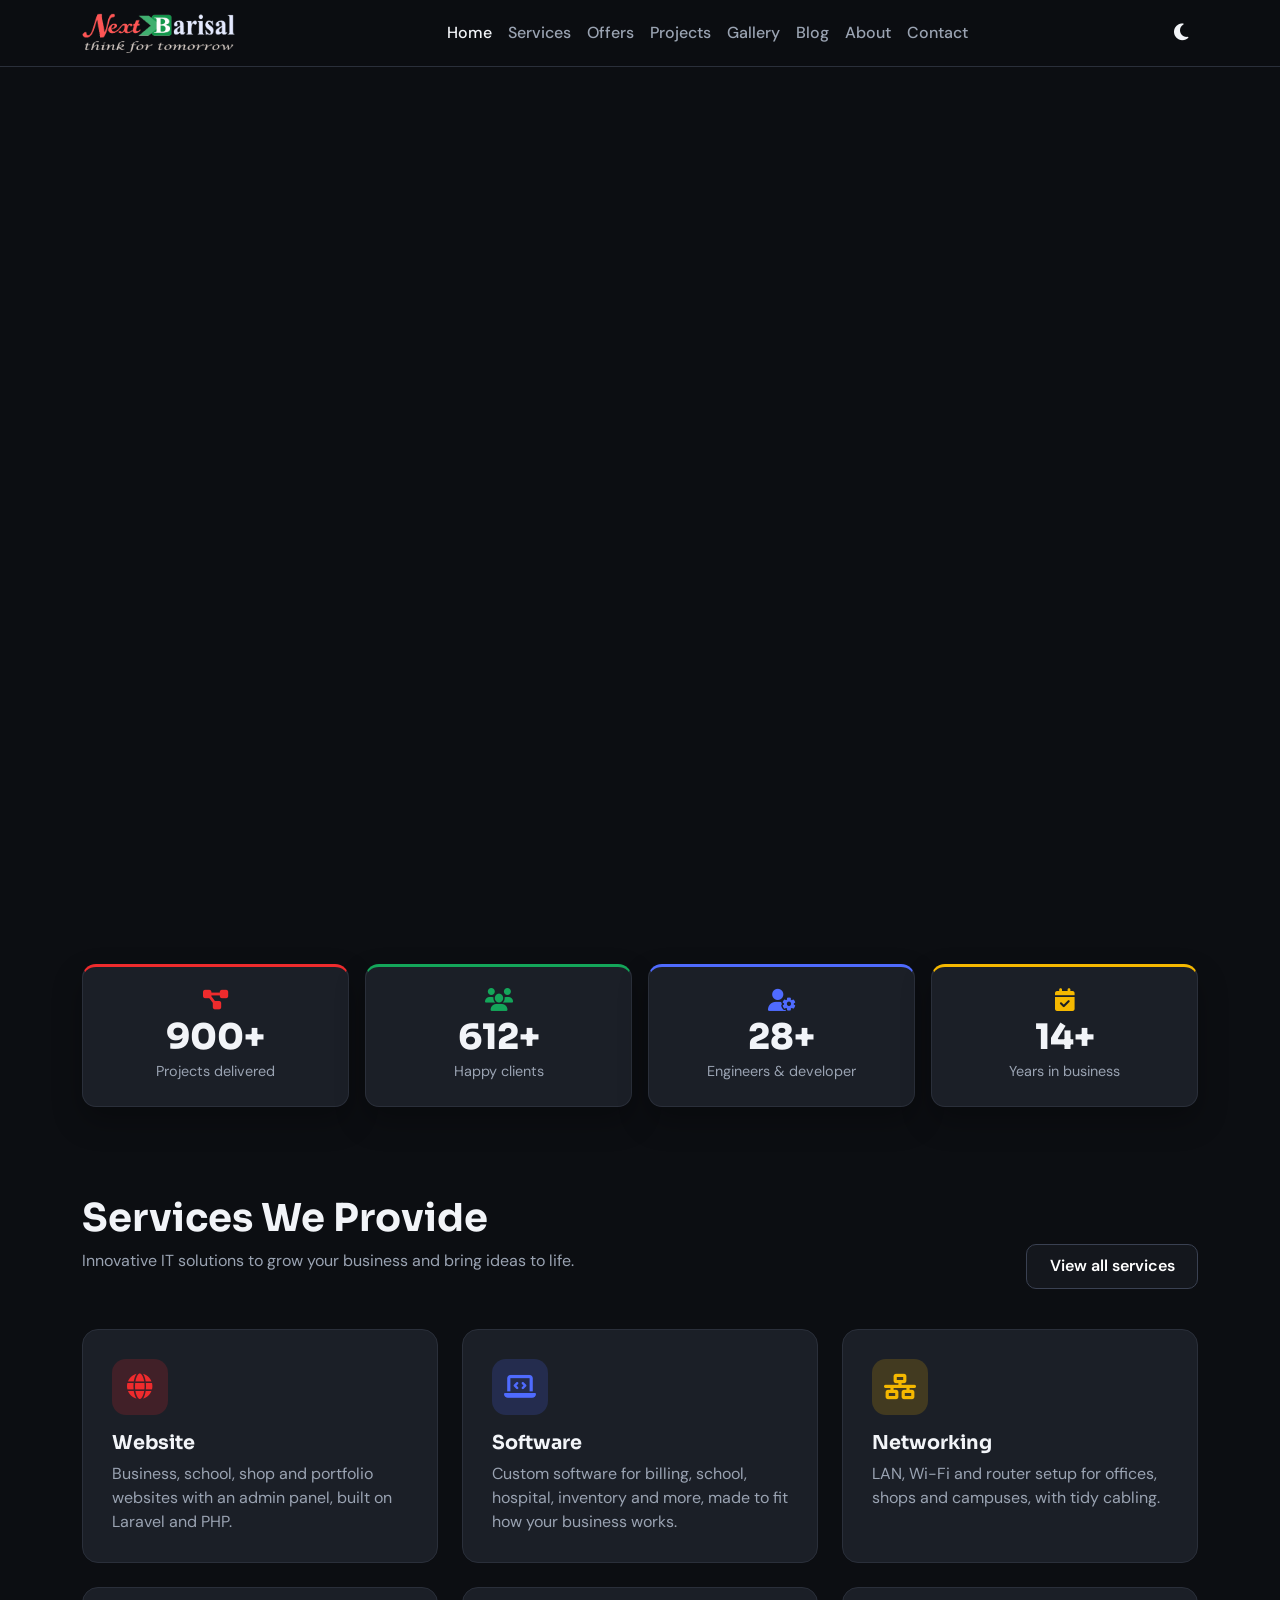
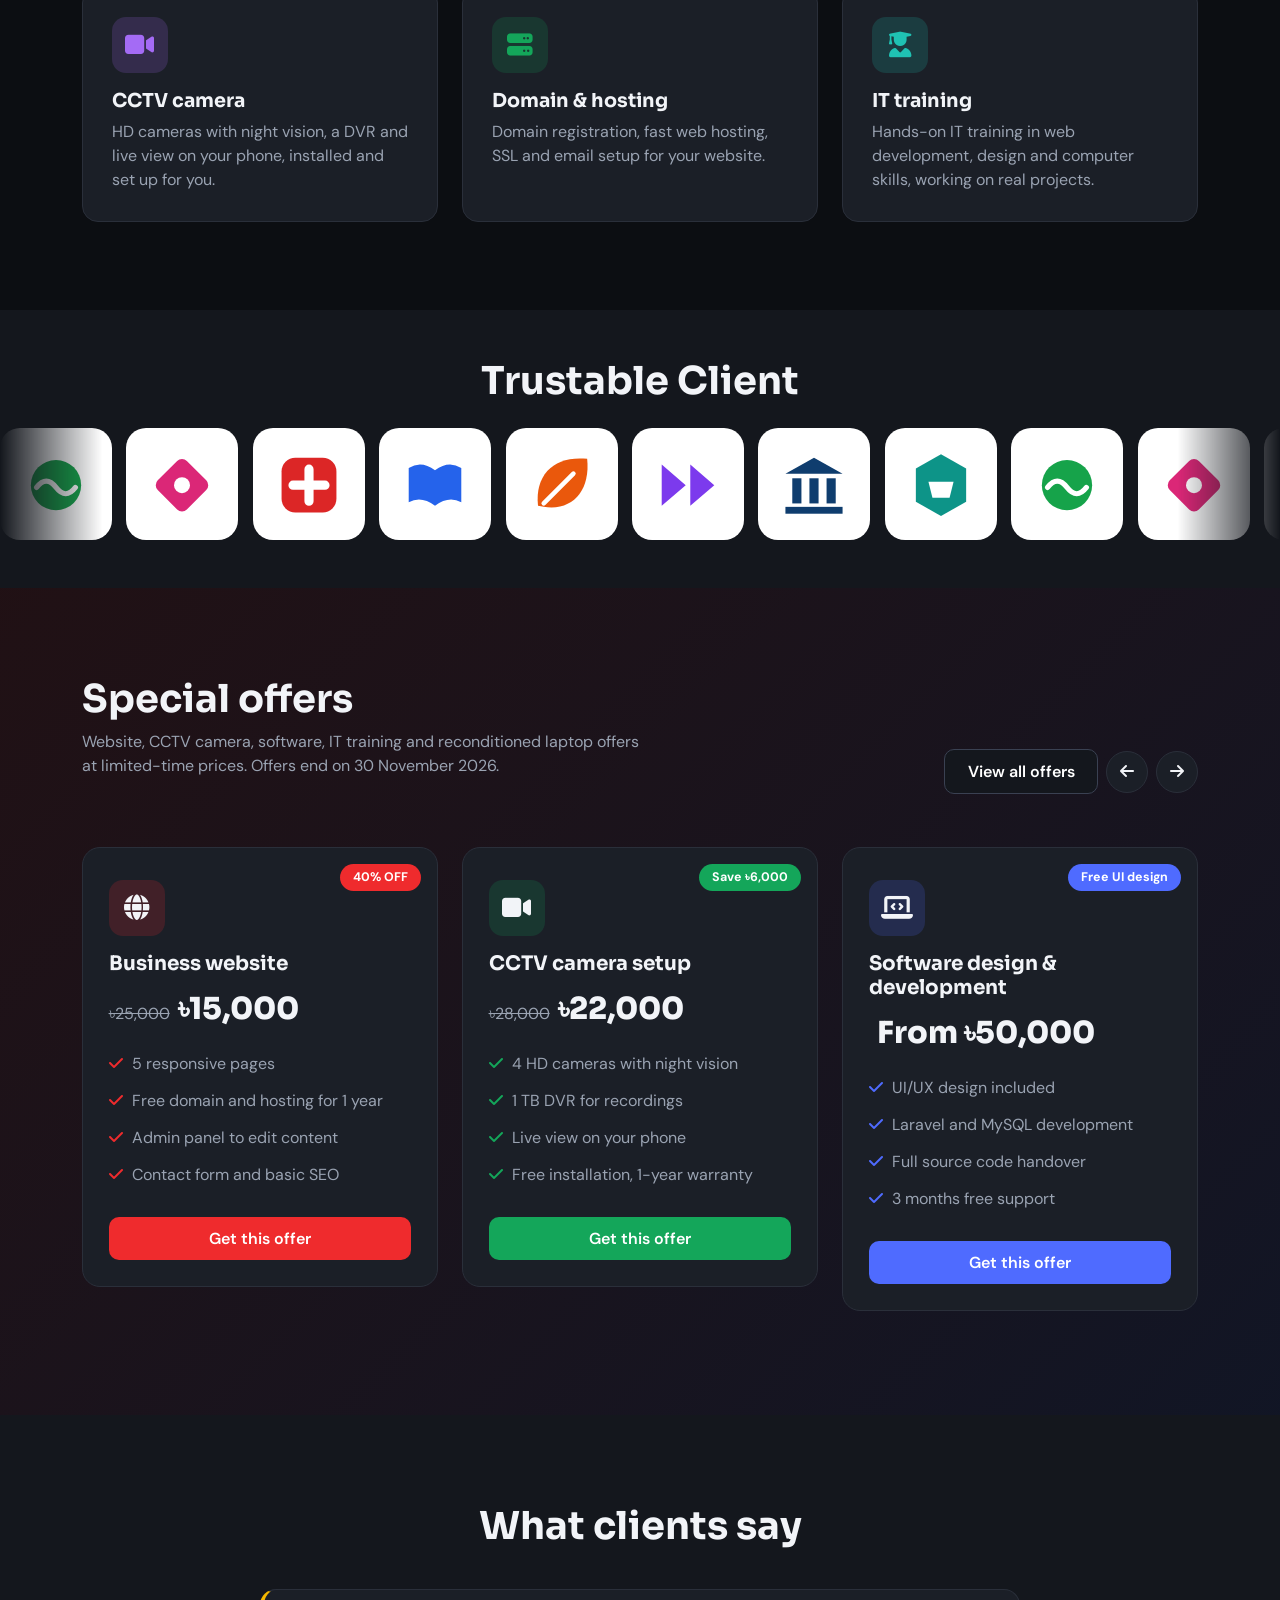
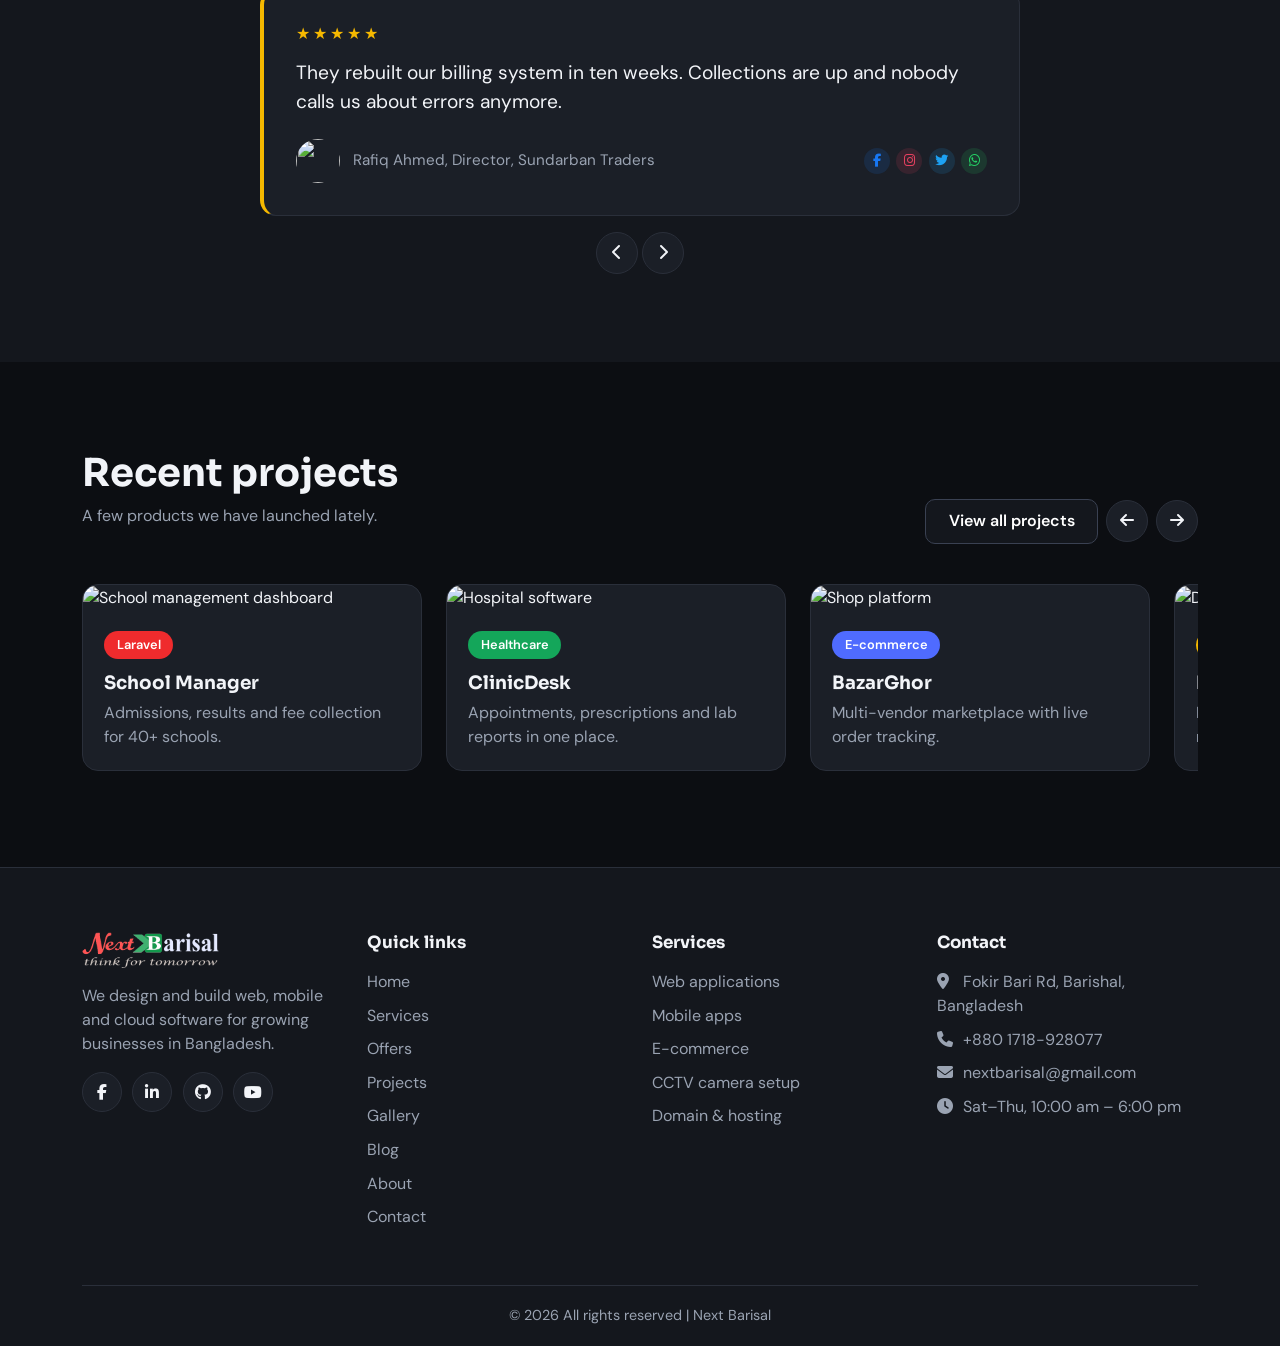
==== commit 299de588: "new update" ====
--- a/index.html
+++ b/index.html
@@ -37,6 +37,8 @@
                   class="fa-solid fa-briefcase me-2 d-lg-none"></i>Projects</a></li>
             <li class="nav-item"><a class="nav-link" href="gallery.html"><i
                   class="fa-solid fa-images me-2 d-lg-none"></i>Gallery</a></li>
+            <li class="nav-item"><a class="nav-link" href="blog.html"><i
+                  class="fa-solid fa-newspaper me-2 d-lg-none"></i>Blog</a></li>
             <li class="nav-item"><a class="nav-link" href="about.html"><i
                   class="fa-solid fa-circle-info me-2 d-lg-none"></i>About</a></li>
             <li class="nav-item"><a class="nav-link" href="contact.html"><i
@@ -47,7 +49,6 @@
       <div class="d-flex align-items-center gap-2 ms-auto ms-lg-0">
         <button id="themeBtn" class="btn btn-plain" aria-label="Toggle dark and light mode"><i
             class="fa-solid fa-moon"></i></button>
-        <button class="btn btn-plain btn-login" data-bs-toggle="modal" data-bs-target="#loginModal">Login</button>
         <button class="navbar-toggler" data-bs-toggle="offcanvas" data-bs-target="#menu" aria-controls="menu"
           aria-label="Open menu"><i class="fa-solid fa-bars"></i></button>
       </div>
@@ -56,6 +57,7 @@
 
   <!-- HERO CAROUSEL -->
   <header id="home">
+    <h1 class="visually-hidden">NextBarisal | Think for Tomorrow</h1>
     <div id="heroCarousel" class="carousel slide carousel-fade" data-bs-ride="carousel" data-bs-interval="5000"
       data-bs-pause="false">
       <div class="carousel-inner">
@@ -64,120 +66,80 @@
         <div class="carousel-item active">
           <div class="hero-bg"
             style="--img:url('https://images.unsplash.com/photo-1517694712202-14dd9538aa97?w=1600&q=70')"></div>
-          <div class="hero-wrap">
-            <div class="container">
-              <span class="chip c-yellow">Web Applications</span>
-              <h2 class="hero-title">Web apps built for real businesses</h2>
-              <p class="hero-text">From billing to school portals, we build tools your staff will actually use.</p>
-            </div>
-          </div>
         </div>
         <!-- 2. Networking -->
         <div class="carousel-item">
           <div class="hero-bg"
             style="--img:url('https://images.unsplash.com/photo-1544197150-b99a580bb7a8?w=1600&q=70')"></div>
-          <div class="hero-wrap">
-            <div class="container">
-              <span class="chip c-blue">Networking</span>
-              <h2 class="hero-title">Stable networks, no downtime</h2>
-              <p class="hero-text">LAN, Wi-Fi and router setup so your office stays connected all day.</p>
-            </div>
-          </div>
         </div>
         <!-- 3. Mobile Apps -->
         <div class="carousel-item">
           <div class="hero-bg"
             style="--img:url('https://images.unsplash.com/photo-1512941937669-90a1b58e7e9c?w=1600&q=70')"></div>
-          <div class="hero-wrap">
-            <div class="container">
-              <span class="chip c-blue">Mobile Apps</span>
-              <h2 class="hero-title">Your business in every pocket</h2>
-              <p class="hero-text">Fast, easy Android and iOS apps that keep your customers connected.</p>
-            </div>
-          </div>
         </div>
 
         <!-- 4. CCTV Camera Setup -->
         <div class="carousel-item">
           <div class="hero-bg"
             style="--img:url('https://images.unsplash.com/photo-1557597774-9d273605dfa9?w=1600&q=70')"></div>
-          <div class="hero-wrap">
-            <div class="container">
-              <span class="chip c-red">CCTV Setup</span>
-              <h2 class="hero-title">Keep watch, day and night</h2>
-              <p class="hero-text">Professional CCTV installation with remote viewing for your home, shop or office.</p>
-            </div>
-          </div>
         </div>
 
         <!-- 5. Domain & Hosting -->
         <div class="carousel-item">
           <div class="hero-bg"
             style="--img:url('https://images.unsplash.com/photo-1558494949-ef010cbdcc31?w=1600&q=70')"></div>
-          <div class="hero-wrap">
-            <div class="container">
-              <span class="chip c-purple">Domain &amp; Hosting</span>
-              <h2 class="hero-title">Get your business online</h2>
-              <p class="hero-text">Your own domain name and fast, reliable hosting with friendly support.</p>
-            </div>
-          </div>
         </div>
         <!-- 6. E-commerce -->
         <div class="carousel-item">
           <div class="hero-bg"
             style="--img:url('https://images.unsplash.com/photo-1555529669-e69e7aa0ba9a?w=1600&q=80')"></div>
-          <div class="hero-wrap">
-            <div class="container">
-              <span class="chip c-green">E-commerce</span>
-              <h2 class="hero-title">Launch your online store</h2>
-              <p class="hero-text">Product pages, secure checkout and order management, ready to start selling.</p>
-            </div>
-          </div>
-        </div>
-
+        </div>
 
         <!-- 7. Reconditioned Laptop Sale -->
         <div class="carousel-item">
           <div class="hero-bg"
             style="--img:url('https://images.unsplash.com/photo-1496181133206-80ce9b88a853?w=1600&q=70')"></div>
-          <div class="hero-wrap">
-            <div class="container">
-              <span class="chip c-yellow">Laptop Sale</span>
-              <h2 class="hero-title">Quality laptops at smart prices</h2>
-              <p class="hero-text">Tested, reconditioned laptops with warranty, perfect for students and offices.</p>
-            </div>
-          </div>
         </div>
 
         <!-- 8. Facebook Ads -->
         <div class="carousel-item">
           <div class="hero-bg"
             style="--img:url('https://images.unsplash.com/photo-1432888622747-4eb9a8efeb07?w=1600&q=70')"></div>
-          <div class="hero-wrap">
-            <div class="container">
-              <span class="chip c-red">Facebook Ads</span>
-              <h2 class="hero-title">Reach customers who are ready to buy</h2>
-              <p class="hero-text">Targeted ad campaigns that bring more messages, more leads and more sales.</p>
-            </div>
-          </div>
         </div>
 
         <!-- 9. Internship -->
         <div class="carousel-item">
           <div class="hero-bg"
             style="--img:url('https://images.unsplash.com/photo-1522202176988-66273c2fd55f?w=1600&q=70')"></div>
-          <div class="hero-wrap">
-            <div class="container">
-              <span class="chip c-green">Internship</span>
-              <h2 class="hero-title">Start your tech career with us</h2>
-              <p class="hero-text">Learn on real projects with experienced mentors and build skills employers want.</p>
-            </div>
-          </div>
         </div>
 
       </div>
     </div>
   </header>
+
+  <!-- STATS -->
+  <section class="stats top">
+    <div class="container">
+      <div class="row g-3 text-center">
+        <div class="col-6 col-md-3">
+          <div class="stat s-red"><i class="fa-solid fa-diagram-project"></i><b data-count="978">0</b><span>Projects
+              delivered</span></div>
+        </div>
+        <div class="col-6 col-md-3">
+          <div class="stat s-green"><i class="fa-solid fa-users"></i><b data-count="645">0</b><span>Happy clients</span>
+          </div>
+        </div>
+        <div class="col-6 col-md-3">
+          <div class="stat s-blue"><i class="fa-solid fa-user-gear"></i><b data-count="28">0</b><span>Engineers &amp;
+              developer</span></div>
+        </div>
+        <div class="col-6 col-md-3">
+          <div class="stat s-yellow"><i class="fa-solid fa-calendar-check"></i><b data-count="14">0</b><span>Years in
+              business</span></div>
+        </div>
+      </div>
+    </div>
+  </section>
 
   <!-- SERVICES -->
   <section id="services" class="py-6">
@@ -192,32 +154,15 @@
       <div class="row g-4 justify-content-center">
         <div class="col-md-6 col-lg-4">
           <article class="card-nb s-red"><i class="fa-solid fa-globe"></i>
-            <h3><a href="service-details.html?id=web-applications" class="stretched-link">Web applications</a></h3>
-            <p>Secure Laravel and PHP platforms with admin panels, roles and REST APIs.</p>
+            <h3><a href="service-details.html?id=website" class="stretched-link">Website</a></h3>
+            <p>Business, school, shop and portfolio websites with an admin panel, built on Laravel and PHP.</p>
           </article>
         </div>
         <div class="col-md-6 col-lg-4">
-          <article class="card-nb s-blue"><i class="fa-solid fa-cart-shopping"></i>
-            <h3><a href="service-details.html?id=e-commerce" class="stretched-link">E-commerce</a></h3>
-            <p>Online shops with bKash, Nagad and card payments plus courier tracking.</p>
-          </article>
-        </div>
-        <div class="col-md-6 col-lg-4">
-          <article class="card-nb s-green"><i class="fa-solid fa-mobile-screen-button"></i>
-            <h3><a href="service-details.html?id=mobile-apps" class="stretched-link">Mobile apps</a></h3>
-            <p>Flutter and native apps for Android and iOS, with offline support.</p>
-          </article>
-        </div>
-        <div class="col-md-6 col-lg-4">
-          <article class="card-nb s-purple"><i class="fa-solid fa-video"></i>
-            <h3><a href="service-details.html?id=cctv-camera-setup" class="stretched-link">CCTV camera setup</a></h3>
-            <p>HD cameras with night vision, a DVR and live view on your phone, installed and set up for you.</p>
-          </article>
-        </div>
-        <div class="col-md-6 col-lg-4">
-          <article class="card-nb s-red"><i class="fa-solid fa-server"></i>
-            <h3><a href="service-details.html?id=domain-hosting" class="stretched-link">Domain &amp; hosting</a></h3>
-            <p>Domain registration, fast web hosting, SSL and email setup for your website.</p>
+          <article class="card-nb s-blue"><i class="fa-solid fa-laptop-code"></i>
+            <h3><a href="service-details.html?id=software" class="stretched-link">Software</a></h3>
+            <p>Custom software for billing, school, hospital, inventory and more, made to fit how your business works.
+            </p>
           </article>
         </div>
         <div class="col-md-6 col-lg-4">
@@ -226,29 +171,52 @@
             <p>LAN, Wi-Fi and router setup for offices, shops and campuses, with tidy cabling.</p>
           </article>
         </div>
+        <div class="col-md-6 col-lg-4">
+          <article class="card-nb s-purple"><i class="fa-solid fa-video"></i>
+            <h3><a href="service-details.html?id=cctv-camera-setup" class="stretched-link">CCTV camera</a></h3>
+            <p>HD cameras with night vision, a DVR and live view on your phone, installed and set up for you.</p>
+          </article>
+        </div>
+        <div class="col-md-6 col-lg-4">
+          <article class="card-nb s-green"><i class="fa-solid fa-server"></i>
+            <h3><a href="service-details.html?id=domain-hosting" class="stretched-link">Domain &amp; hosting</a></h3>
+            <p>Domain registration, fast web hosting, SSL and email setup for your website.</p>
+          </article>
+        </div>
+        <div class="col-md-6 col-lg-4">
+          <article class="card-nb s-teal"><i class="fa-solid fa-user-graduate"></i>
+            <h3><a href="service-details.html?id=it-training" class="stretched-link">IT training</a></h3>
+            <p>Hands-on IT training in web development, design and computer skills, working on real projects.</p>
+          </article>
+        </div>
       </div>
     </div>
   </section>
 
-  <!-- STATS -->
-  <section class="stats">
-    <div class="container">
-      <div class="row g-3 text-center">
-        <div class="col-6 col-md-3">
-          <div class="stat s-red"><i class="fa-solid fa-diagram-project"></i><b data-count="978">0</b><span>Projects
-              delivered</span></div>
-        </div>
-        <div class="col-6 col-md-3">
-          <div class="stat s-green"><i class="fa-solid fa-users"></i><b data-count="645">0</b><span>Happy clients</span>
-          </div>
-        </div>
-        <div class="col-6 col-md-3">
-          <div class="stat s-blue"><i class="fa-solid fa-user-gear"></i><b data-count="28">0</b><span>Engineers &amp;
-              developer</span></div>
-        </div>
-        <div class="col-6 col-md-3">
-          <div class="stat s-yellow"><i class="fa-solid fa-calendar-check"></i><b data-count="14">0</b><span>Years in
-              business</span></div>
+  <!-- TRUSTABLE CLIENT -->
+  <section id="clients" class="py-5 alt">
+    <div class="container">
+      <div class="head text-center mb-4">
+        <h2>Trustable Client</h2>
+      </div>
+    </div>
+    <div class="marquee" data-speed="40">
+      <div class="track">
+        <div class="client-logo"><img src="assets/img/clients/client-1.svg" alt="Sundarban Traders" width="64"
+            height="64"></div>
+        <div class="client-logo"><img src="assets/img/clients/client-2.svg" alt="Kirtankhola Fashion" width="64"
+            height="64"></div>
+        <div class="client-logo"><img src="assets/img/clients/client-3.svg" alt="Barishal Care Hospital" width="64"
+            height="64"></div>
+        <div class="client-logo"><img src="assets/img/clients/client-4.svg" alt="River Valley School" width="64"
+            height="64"></div>
+        <div class="client-logo"><img src="assets/img/clients/client-5.svg" alt="Green Delta Foods" width="64"
+            height="64"></div>
+        <div class="client-logo"><img src="assets/img/clients/client-6.svg" alt="Padma Logistics" width="64"
+            height="64"></div>
+        <div class="client-logo"><img src="assets/img/clients/client-7.svg" alt="Coastal Bank" width="64" height="64">
+        </div>
+        <div class="client-logo"><img src="assets/img/clients/client-8.svg" alt="Swapno Mart" width="64" height="64">
         </div>
       </div>
     </div>
@@ -260,7 +228,8 @@
       <div class="head d-flex justify-content-between align-items-end flex-wrap gap-3">
         <div>
           <h2>Special offers</h2>
-          <p>Website, CCTV camera, software and reconditioned laptop offers at limited-time prices. Offers end on 30
+          <p>Website, CCTV camera, software, IT training and reconditioned laptop offers at limited-time prices. Offers
+            end on 30
             November 2026.</p>
         </div>
         <div class="d-flex align-items-center gap-2 flex-wrap"><a class="btn btn-send" href="offers.html">View all
@@ -324,289 +293,19 @@
           </ul>
           <a href="contact.html?service=Reconditioned%20laptop%20sale" class="btn btn-offer w-100">Get this offer</a>
         </article>
-      </div>
-    </div>
-  </section>
-
-  <!-- PROJECTS -->
-  <section id="projects" class="py-6 alt">
-    <div class="container">
-      <div class="head d-flex justify-content-between align-items-end flex-wrap gap-3">
-        <div>
-          <h2>Recent projects</h2>
-          <p>A few products we have launched lately.</p>
-        </div>
-        <div class="d-flex align-items-center gap-2 flex-wrap"><a class="btn btn-send" href="projects.html">View all
-            projects</a><button class="btn btn-icon" id="prevBtn" aria-label="Previous projects"><i
-              class="fa-solid fa-arrow-left"></i></button>
-          <button class="btn btn-icon" id="nextBtn" aria-label="Next projects"><i
-              class="fa-solid fa-arrow-right"></i></button>
-        </div>
-      </div>
-      <div class="slider" id="slider">
-        <article class="proj"><img src="https://images.unsplash.com/photo-1461749280684-dccba630e2f6?w=700&q=70"
-            alt="School management dashboard" loading="lazy">
-          <div><span class="chip c-red">Laravel</span>
-            <h3>School Manager</h3>
-            <p>Admissions, results and fee collection for 40+ schools.</p>
-          </div>
-        </article>
-        <article class="proj"><img src="https://images.unsplash.com/photo-1555066931-4365d14bab8c?w=700&q=70"
-            alt="Hospital software" loading="lazy">
-          <div><span class="chip c-green">Healthcare</span>
-            <h3>ClinicDesk</h3>
-            <p>Appointments, prescriptions and lab reports in one place.</p>
-          </div>
-        </article>
-        <article class="proj"><img src="https://images.unsplash.com/photo-1517694712202-14dd9538aa97?w=700&q=70"
-            alt="Shop platform" loading="lazy">
-          <div><span class="chip c-blue">E-commerce</span>
-            <h3>BazarGhor</h3>
-            <p>Multi-vendor marketplace with live order tracking.</p>
-          </div>
-        </article>
-        <article class="proj"><img src="https://images.unsplash.com/photo-1558655146-9f40138edfeb?w=700&q=70"
-            alt="Delivery app" loading="lazy">
-          <div><span class="chip c-yellow">Flutter</span>
-            <h3>RiverRide</h3>
-            <p>Launch booking and ticketing app for river transport.</p>
-          </div>
-        </article>
-        <article class="proj"><img src="https://images.unsplash.com/photo-1504384308090-c894fdcc538d?w=700&q=70"
-            alt="Accounting system" loading="lazy">
-          <div><span class="chip c-purple">ERP</span>
-            <h3>HisabKitab</h3>
-            <p>Accounts, stock and payroll for small manufacturers.</p>
-          </div>
-        </article>
-        <article class="proj"><img src="https://images.unsplash.com/photo-1522071820081-009f0129c71c?w=700&q=70"
-            alt="Team portal" loading="lazy">
-          <div><span class="chip c-teal">SaaS</span>
-            <h3>TeamPulse</h3>
-            <p>Attendance and task tracking for remote teams.</p>
-          </div>
-        </article>
-      </div>
-    </div>
-  </section>
-
-  <!-- TOOLS -->
-  <!-- WEBSITES BUILT -->
-  <section id="websites" class="py-6">
-    <div class="container">
-      <div class="head text-center">
-        <h2>Websites and software we built</h2>
-        <p>Pick a category to see everything we have developed for it.</p>
-      </div>
-      <div class="row g-4">
-        <div class="col-md-6 col-lg-4">
-          <article class="cat s-red">
-            <div class="s-ico"><i class="fa-solid fa-graduation-cap"></i></div>
-            <h3>School &amp; College Management Website</h3>
-            <a class="go stretched-link" href="websites.html?type=school">Discover all school &amp; college websites we
-              developed <i class="fa-solid fa-arrow-right-long ms-1"></i></a>
-          </article>
-        </div>
-        <div class="col-md-6 col-lg-4">
-          <article class="cat s-green">
-            <div class="s-ico"><i class="fa-solid fa-cart-shopping"></i></div>
-            <h3>E-commerce Website</h3>
-            <a class="go stretched-link" href="websites.html?type=ecommerce">Discover all e-commerce websites we
-              developed <i class="fa-solid fa-arrow-right-long ms-1"></i></a>
-          </article>
-        </div>
-        <div class="col-md-6 col-lg-4">
-          <article class="cat s-blue">
-            <div class="s-ico"><i class="fa-solid fa-user-doctor"></i></div>
-            <h3>Doctor Portfolio Website</h3>
-            <a class="go stretched-link" href="websites.html?type=doctor">Discover all doctor portfolio websites we
-              developed <i class="fa-solid fa-arrow-right-long ms-1"></i></a>
-          </article>
-        </div>
-        <div class="col-md-6 col-lg-4">
-          <article class="cat s-yellow">
-            <div class="s-ico"><i class="fa-solid fa-hotel"></i></div>
-            <h3>Hotel Management Software</h3>
-            <a class="go stretched-link" href="websites.html?type=hotel">Discover all hotel software we developed <i
-                class="fa-solid fa-arrow-right-long ms-1"></i></a>
-          </article>
-        </div>
-        <div class="col-md-6 col-lg-4">
-          <article class="cat s-purple">
-            <div class="s-ico"><i class="fa-solid fa-utensils"></i></div>
-            <h3>Restaurant Management Software</h3>
-            <a class="go stretched-link" href="websites.html?type=restaurant">Discover all restaurant software we
-              developed <i class="fa-solid fa-arrow-right-long ms-1"></i></a>
-          </article>
-        </div>
-        <div class="col-md-6 col-lg-4">
-          <article class="cat s-teal">
-            <div class="s-ico"><i class="fa-solid fa-pills"></i></div>
-            <h3>Pharmacy Management Software</h3>
-            <a class="go stretched-link" href="websites.html?type=pharmacy">Discover all pharmacy software we developed
-              <i class="fa-solid fa-arrow-right-long ms-1"></i></a>
-          </article>
-        </div>
-        <div class="col-md-6 col-lg-4">
-          <article class="cat s-red">
-            <div class="s-ico"><i class="fa-solid fa-hospital"></i></div>
-            <h3>Hospital &amp; Clinic Software</h3>
-            <a class="go stretched-link" href="websites.html?type=hospital">Discover all hospital &amp; clinic software
-              we developed <i class="fa-solid fa-arrow-right-long ms-1"></i></a>
-          </article>
-        </div>
-        <div class="col-md-6 col-lg-4">
-          <article class="cat s-green">
-            <div class="s-ico"><i class="fa-solid fa-building"></i></div>
-            <h3>Real Estate Website</h3>
-            <a class="go stretched-link" href="websites.html?type=realestate">Discover all real estate websites we
-              developed <i class="fa-solid fa-arrow-right-long ms-1"></i></a>
-          </article>
-        </div>
-        <div class="col-md-6 col-lg-4">
-          <article class="cat s-blue">
-            <div class="s-ico"><i class="fa-solid fa-plane-departure"></i></div>
-            <h3>Travel &amp; Tours Website</h3>
-            <a class="go stretched-link" href="websites.html?type=travel">Discover all travel &amp; tours websites we
-              developed <i class="fa-solid fa-arrow-right-long ms-1"></i></a>
-          </article>
-        </div>
-        <div class="col-md-6 col-lg-4">
-          <article class="cat s-yellow">
-            <div class="s-ico"><i class="fa-solid fa-dumbbell"></i></div>
-            <h3>Gym &amp; Fitness Management</h3>
-            <a class="go stretched-link" href="websites.html?type=gym">Discover all gym &amp; fitness software we
-              developed <i class="fa-solid fa-arrow-right-long ms-1"></i></a>
-          </article>
-        </div>
-        <div class="col-md-6 col-lg-4">
-          <article class="cat s-purple">
-            <div class="s-ico"><i class="fa-solid fa-truck-fast"></i></div>
-            <h3>Courier &amp; Logistics Software</h3>
-            <a class="go stretched-link" href="websites.html?type=courier">Discover all courier &amp; logistics software
-              we developed <i class="fa-solid fa-arrow-right-long ms-1"></i></a>
-          </article>
-        </div>
-        <div class="col-md-6 col-lg-4">
-          <article class="cat s-teal">
-            <div class="s-ico"><i class="fa-solid fa-calculator"></i></div>
-            <h3>Accounts &amp; Inventory (ERP) Software</h3>
-            <a class="go stretched-link" href="websites.html?type=accounts">Discover all accounts &amp; inventory
-              software we developed <i class="fa-solid fa-arrow-right-long ms-1"></i></a>
-          </article>
-        </div>
-      </div>
-    </div>
-  </section>
-
-  <section id="stack" class="py-5">
-    <div class="container">
-      <div class="head text-center mb-4">
-        <h2>Tools we use</h2>
-      </div>
-    </div>
-    <div class="marquee" data-speed="45">
-      <div class="track">
-        <div class="tool"><i class="fa-brands fa-laravel" style="color:#ff2d20"></i><span>Laravel</span></div>
-        <div class="tool"><i class="fa-brands fa-php" style="color:#8892bf"></i><span>PHP</span></div>
-        <div class="tool"><i class="fa-brands fa-js" style="color:#f7df1e"></i><span>JavaScript</span></div>
-        <div class="tool"><i class="fa-brands fa-react" style="color:#61dafb"></i><span>React</span></div>
-        <div class="tool"><i class="fa-brands fa-vuejs" style="color:#42b883"></i><span>Vue.js</span></div>
-        <div class="tool"><i class="fa-brands fa-node-js" style="color:#68a063"></i><span>Node.js</span></div>
-        <div class="tool"><i class="fa-brands fa-python" style="color:#4b8bbe"></i><span>Python</span></div>
-        <div class="tool"><i class="fa-brands fa-java" style="color:#f89820"></i><span>Java</span></div>
-        <div class="tool"><i class="fa-brands fa-angular" style="color:#dd0031"></i><span>Angular</span></div>
-        <div class="tool"><i class="fa-brands fa-html5" style="color:#e34f26"></i><span>HTML5</span></div>
-        <div class="tool"><i class="fa-brands fa-css3-alt" style="color:#2d9cdb"></i><span>CSS3</span></div>
-        <div class="tool"><i class="fa-brands fa-sass" style="color:#cc6699"></i><span>Sass</span></div>
-        <div class="tool"><i class="fa-brands fa-bootstrap" style="color:#a46bf5"></i><span>Bootstrap</span></div>
-        <div class="tool"><i class="fa-solid fa-database" style="color:#00a3e0"></i><span>MySQL</span></div>
-        <div class="tool"><i class="fa-brands fa-git-alt" style="color:#f05032"></i><span>Git</span></div>
-        <div class="tool"><i class="fa-brands fa-docker" style="color:#2496ed"></i><span>Docker</span></div>
-        <div class="tool"><i class="fa-brands fa-aws" style="color:#ff9900"></i><span>AWS</span></div>
-        <div class="tool"><i class="fa-brands fa-android" style="color:#3ddc84"></i><span>Android</span></div>
-        <div class="tool"><i class="fa-brands fa-wordpress" style="color:#3aa0d6"></i><span>WordPress</span></div>
-        <div class="tool"><i class="fa-brands fa-figma" style="color:#f24e1e"></i><span>Figma</span></div>
-        <div class="tool"><i class="fa-brands fa-linux" style="color:#fcc624"></i><span>Linux</span></div>
-      </div>
-    </div>
-  </section>
-
-  <!-- BLOG -->
-  <section id="blog" class="py-6 offers">
-    <div class="container">
-      <div class="head d-flex justify-content-between align-items-end flex-wrap gap-3">
-        <div>
-          <h2>Latest from our blog</h2>
-          <p>Tips and notes from the team.</p>
-        </div>
-        <div><button class="btn btn-icon" id="blogPrev" aria-label="Previous articles"><i
-              class="fa-solid fa-arrow-left"></i></button> <button class="btn btn-icon" id="blogNext"
-            aria-label="Next articles"><i class="fa-solid fa-arrow-right"></i></button></div>
-      </div>
-      <div class="slider" id="blogSlider">
-        <article class="proj sm"><img src="https://images.unsplash.com/photo-1499750310107-5fef28a66643?w=600&q=70"
-            alt="" loading="lazy">
-          <div><small class="date"><i class="fa-regular fa-calendar me-1"></i>29 Oct 2026</small>
-            <h3><a href="blog-details.html?id=laravel-first-choice-2026" class="stretched-link blog-link">Why Laravel is
-                still our first choice in 2026</a></h3><a href="blog-details.html?id=laravel-first-choice-2026"
-              class="more" tabindex="-1">Read more <i class="fa-solid fa-arrow-right-long"></i></a>
-          </div>
-        </article>
-        <article class="proj sm"><img src="https://images.unsplash.com/photo-1488590528505-98d2b5aba04b?w=600&q=70"
-            alt="" loading="lazy">
-          <div><small class="date"><i class="fa-regular fa-calendar me-1"></i>21 Oct 2026</small>
-            <h3><a href="blog-details.html?id=online-payment-mistakes" class="stretched-link blog-link">5 mistakes small
-                shops make with online payments</a></h3><a href="blog-details.html?id=online-payment-mistakes"
-              class="more" tabindex="-1">Read more <i class="fa-solid fa-arrow-right-long"></i></a>
-          </div>
-        </article>
-        <article class="proj sm"><img src="https://images.unsplash.com/photo-1550751827-4bd374c3f58b?w=600&q=70" alt=""
-            loading="lazy">
-          <div><small class="date"><i class="fa-regular fa-calendar me-1"></i>14 Oct 2026</small>
-            <h3><a href="blog-details.html?id=website-safety-checklist" class="stretched-link blog-link">Keep your
-                business website safe: a simple checklist</a></h3><a
-              href="blog-details.html?id=website-safety-checklist" class="more" tabindex="-1">Read more <i
-                class="fa-solid fa-arrow-right-long"></i></a>
-          </div>
-        </article>
-        <article class="proj sm"><img src="https://images.unsplash.com/photo-1461749280684-dccba630e2f6?w=600&q=70"
-            alt="" loading="lazy">
-          <div><small class="date"><i class="fa-regular fa-calendar me-1"></i>06 Oct 2026</small>
-            <h3><a href="blog-details.html?id=plan-mobile-app-two-weeks" class="stretched-link blog-link">How we plan a
-                mobile app in two weeks</a></h3><a href="blog-details.html?id=plan-mobile-app-two-weeks" class="more"
-              tabindex="-1">Read more <i class="fa-solid fa-arrow-right-long"></i></a>
-          </div>
-        </article>
-        <article class="proj sm"><img src="https://images.unsplash.com/photo-1517694712202-14dd9538aa97?w=600&q=70"
-            alt="" loading="lazy">
-          <div><small class="date"><i class="fa-regular fa-calendar me-1"></i>30 Sep 2026</small>
-            <h3><a href="blog-details.html?id=flutter-vs-native" class="stretched-link blog-link">Choosing between
-                Flutter and native apps</a></h3><a href="blog-details.html?id=flutter-vs-native" class="more"
-              tabindex="-1">Read more <i class="fa-solid fa-arrow-right-long"></i></a>
-          </div>
-        </article>
-      </div>
-    </div>
-  </section>
-
-  <!-- CLIENTS -->
-  <section id="clients" class="py-5">
-    <div class="container">
-      <div class="head text-center mb-4">
-        <h2>Trusted by local businesses</h2>
-      </div>
-    </div>
-    <div class="marquee rev" data-speed="35">
-      <div class="track">
-        <div class="client"><i class="fa-solid fa-ship"></i><span>Sundarban Traders</span></div>
-        <div class="client"><i class="fa-solid fa-shirt"></i><span>Kirtankhola Fashion</span></div>
-        <div class="client"><i class="fa-solid fa-hospital"></i><span>Barishal Care Hospital</span></div>
-        <div class="client"><i class="fa-solid fa-school"></i><span>River Valley School</span></div>
-        <div class="client"><i class="fa-solid fa-utensils"></i><span>Green Delta Foods</span></div>
-        <div class="client"><i class="fa-solid fa-truck-fast"></i><span>Padma Logistics</span></div>
-        <div class="client"><i class="fa-solid fa-building-columns"></i><span>Coastal Bank</span></div>
-        <div class="client"><i class="fa-solid fa-store"></i><span>Swapno Mart</span></div>
+        <article class="offer s-yellow">
+          <span class="off-badge">New batch</span>
+          <i class="fa-solid fa-user-graduate o-ico"></i>
+          <h3>IT training</h3>
+          <div class="price"><s></s><b>Ask for price</b></div>
+          <ul>
+            <li><i class="fa-solid fa-check"></i>Web design and Laravel basics</li>
+            <li><i class="fa-solid fa-check"></i>Practice on real projects</li>
+            <li><i class="fa-solid fa-check"></i>Small batch with mentor support</li>
+            <li><i class="fa-solid fa-check"></i>Certificate after completion</li>
+          </ul>
+          <a href="contact.html?service=IT%20training" class="btn btn-offer w-100">Get this offer</a>
+        </article>
       </div>
     </div>
   </section>
@@ -698,6 +397,70 @@
     </div>
   </section>
 
+  <!-- PROJECTS -->
+  <section id="projects" class="py-6">
+    <div class="container">
+      <div class="head d-flex justify-content-between align-items-end flex-wrap gap-3">
+        <div>
+          <h2>Recent projects</h2>
+          <p>A few products we have launched lately.</p>
+        </div>
+        <div class="d-flex align-items-center gap-2 flex-wrap"><a class="btn btn-send" href="projects.html">View all
+            projects</a><button class="btn btn-icon" id="prevBtn" aria-label="Previous projects"><i
+              class="fa-solid fa-arrow-left"></i></button>
+          <button class="btn btn-icon" id="nextBtn" aria-label="Next projects"><i
+              class="fa-solid fa-arrow-right"></i></button>
+        </div>
+      </div>
+      <div class="slider" id="slider">
+        <article class="proj"><img src="https://images.unsplash.com/photo-1461749280684-dccba630e2f6?w=700&q=70"
+            alt="School management dashboard" loading="lazy">
+          <div><span class="chip c-red">Laravel</span>
+            <h3>School Manager</h3>
+            <p>Admissions, results and fee collection for 40+ schools.</p>
+          </div>
+        </article>
+        <article class="proj"><img src="https://images.unsplash.com/photo-1555066931-4365d14bab8c?w=700&q=70"
+            alt="Hospital software" loading="lazy">
+          <div><span class="chip c-green">Healthcare</span>
+            <h3>ClinicDesk</h3>
+            <p>Appointments, prescriptions and lab reports in one place.</p>
+          </div>
+        </article>
+        <article class="proj"><img src="https://images.unsplash.com/photo-1517694712202-14dd9538aa97?w=700&q=70"
+            alt="Shop platform" loading="lazy">
+          <div><span class="chip c-blue">E-commerce</span>
+            <h3>BazarGhor</h3>
+            <p>Multi-vendor marketplace with live order tracking.</p>
+          </div>
+        </article>
+        <article class="proj"><img src="https://images.unsplash.com/photo-1558655146-9f40138edfeb?w=700&q=70"
+            alt="Delivery app" loading="lazy">
+          <div><span class="chip c-yellow">Flutter</span>
+            <h3>RiverRide</h3>
+            <p>Launch booking and ticketing app for river transport.</p>
+          </div>
+        </article>
+        <article class="proj"><img src="https://images.unsplash.com/photo-1504384308090-c894fdcc538d?w=700&q=70"
+            alt="Accounting system" loading="lazy">
+          <div><span class="chip c-purple">ERP</span>
+            <h3>HisabKitab</h3>
+            <p>Accounts, stock and payroll for small manufacturers.</p>
+          </div>
+        </article>
+        <article class="proj"><img src="https://images.unsplash.com/photo-1522071820081-009f0129c71c?w=700&q=70"
+            alt="Team portal" loading="lazy">
+          <div><span class="chip c-teal">SaaS</span>
+            <h3>TeamPulse</h3>
+            <p>Attendance and task tracking for remote teams.</p>
+          </div>
+        </article>
+      </div>
+    </div>
+  </section>
+
+
+
 
   <!-- FOOTER -->
   <footer class="foot">
@@ -722,6 +485,7 @@
             <li><a href="offers.html">Offers</a></li>
             <li><a href="projects.html">Projects</a></li>
             <li><a href="gallery.html">Gallery</a></li>
+            <li><a href="blog.html">Blog</a></li>
             <li><a href="about.html">About</a></li>
             <li><a href="contact.html">Contact</a></li>
           </ul>
@@ -758,27 +522,6 @@
     </div>
   </footer>
 
-  <div class="modal fade" id="loginModal" tabindex="-1" aria-labelledby="loginTitle" aria-hidden="true">
-    <div class="modal-dialog modal-dialog-centered">
-      <div class="modal-content">
-        <div class="modal-header">
-          <h2 class="modal-title fs-5" id="loginTitle">Login to NextBarisal</h2><button type="button" class="btn-close"
-            data-bs-dismiss="modal" aria-label="Close"></button>
-        </div>
-        <form id="loginForm" class="modal-body" novalidate>
-          <div class="mb-3"><label class="form-label" for="lEmail">Email</label><input type="email" id="lEmail"
-              class="form-control" placeholder="you@example.com" required></div>
-          <div class="mb-3"><label class="form-label" for="lPass">Password</label><input type="password" id="lPass"
-              class="form-control" placeholder="Your password" required></div>
-          <div class="form-check mb-3"><input class="form-check-input" type="checkbox" id="lRem"><label
-              class="form-check-label" for="lRem">Remember me</label></div>
-          <button class="btn btn-nb w-100">Login</button>
-          <div id="loginMsg" class="mt-3 small"></div>
-        </form>
-      </div>
-    </div>
-  </div>
-
   <script src="https://cdn.jsdelivr.net/npm/bootstrap@5.3.3/dist/js/bootstrap.bundle.min.js"></script>
   <script src="assets/js/main.js"></script>
 </body>
--- a/assets/css/style.css
+++ b/assets/css/style.css
@@ -140,13 +140,6 @@
    transform: scale(1)
 }
 
-.hero-bg::after {
-   content: "";
-   position: absolute;
-   inset: 0;
-   background: linear-gradient(90deg, #0c0e12f0 0, #0c0e12b8 45%, #0c0e1255 100%)
-}
-
 #home .carousel-item.active .hero-bg {
    animation: heroZoom 7s ease-out forwards
 }
@@ -1803,11 +1796,6 @@
    font-weight: 600
 }
 
-/* login button: plain text, normal weight */
-.btn-login {
-   font-weight: 400
-}
-
 /* blog cards are clickable */
 .proj {
    position: relative
@@ -1899,4 +1887,24 @@
 
 [data-bs-theme="dark"] .logo-light {
    display: none
-}+}
+/* stats now sit right under the hero */
+.stats.top {
+   padding: 4rem 0 0
+}
+
+/* Trustable Client: square tiles with rounded corners, logo only */
+.client-logo {
+   flex: 0 0 auto;
+   display: grid;
+   place-items: center;
+   width: 112px;
+   height: 112px;
+   background: #fff;
+   border-radius: 20px
+}
+
+.client-logo img {
+   width: 64px;
+   height: 64px
+}
